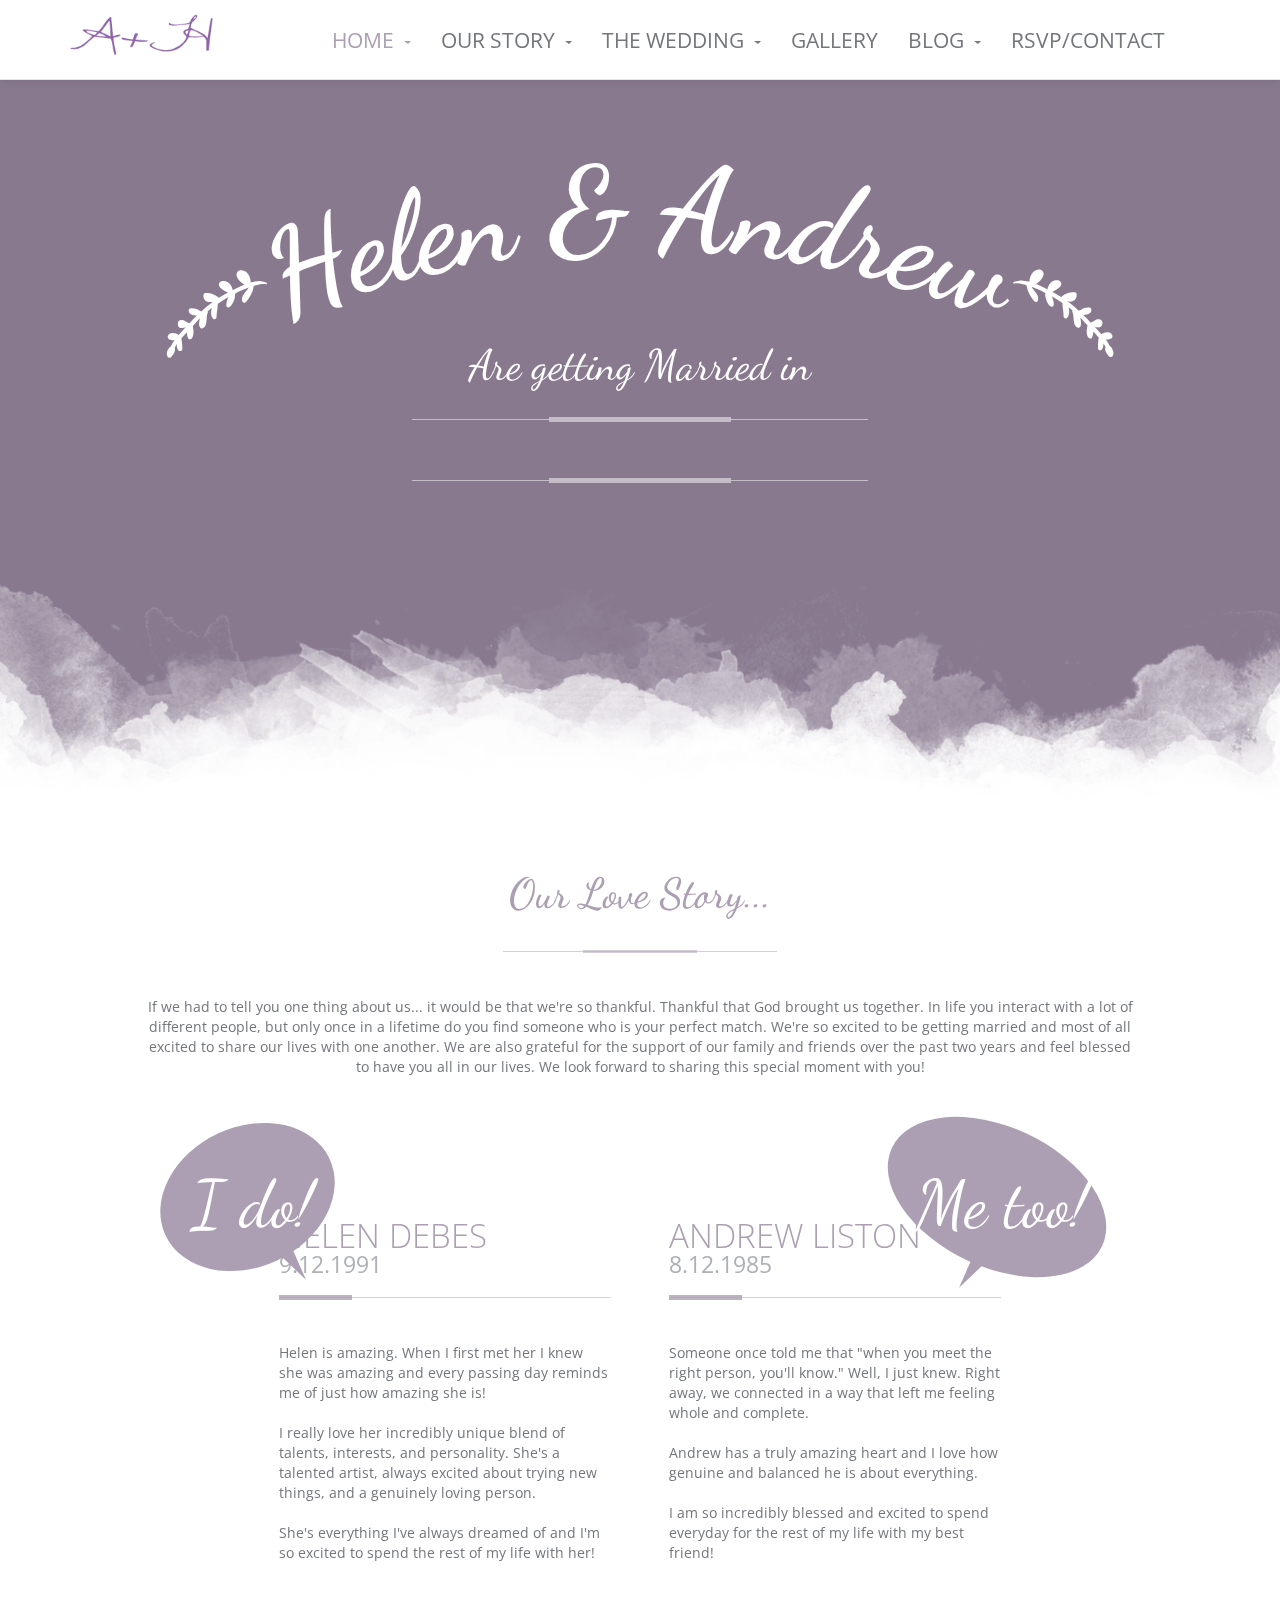
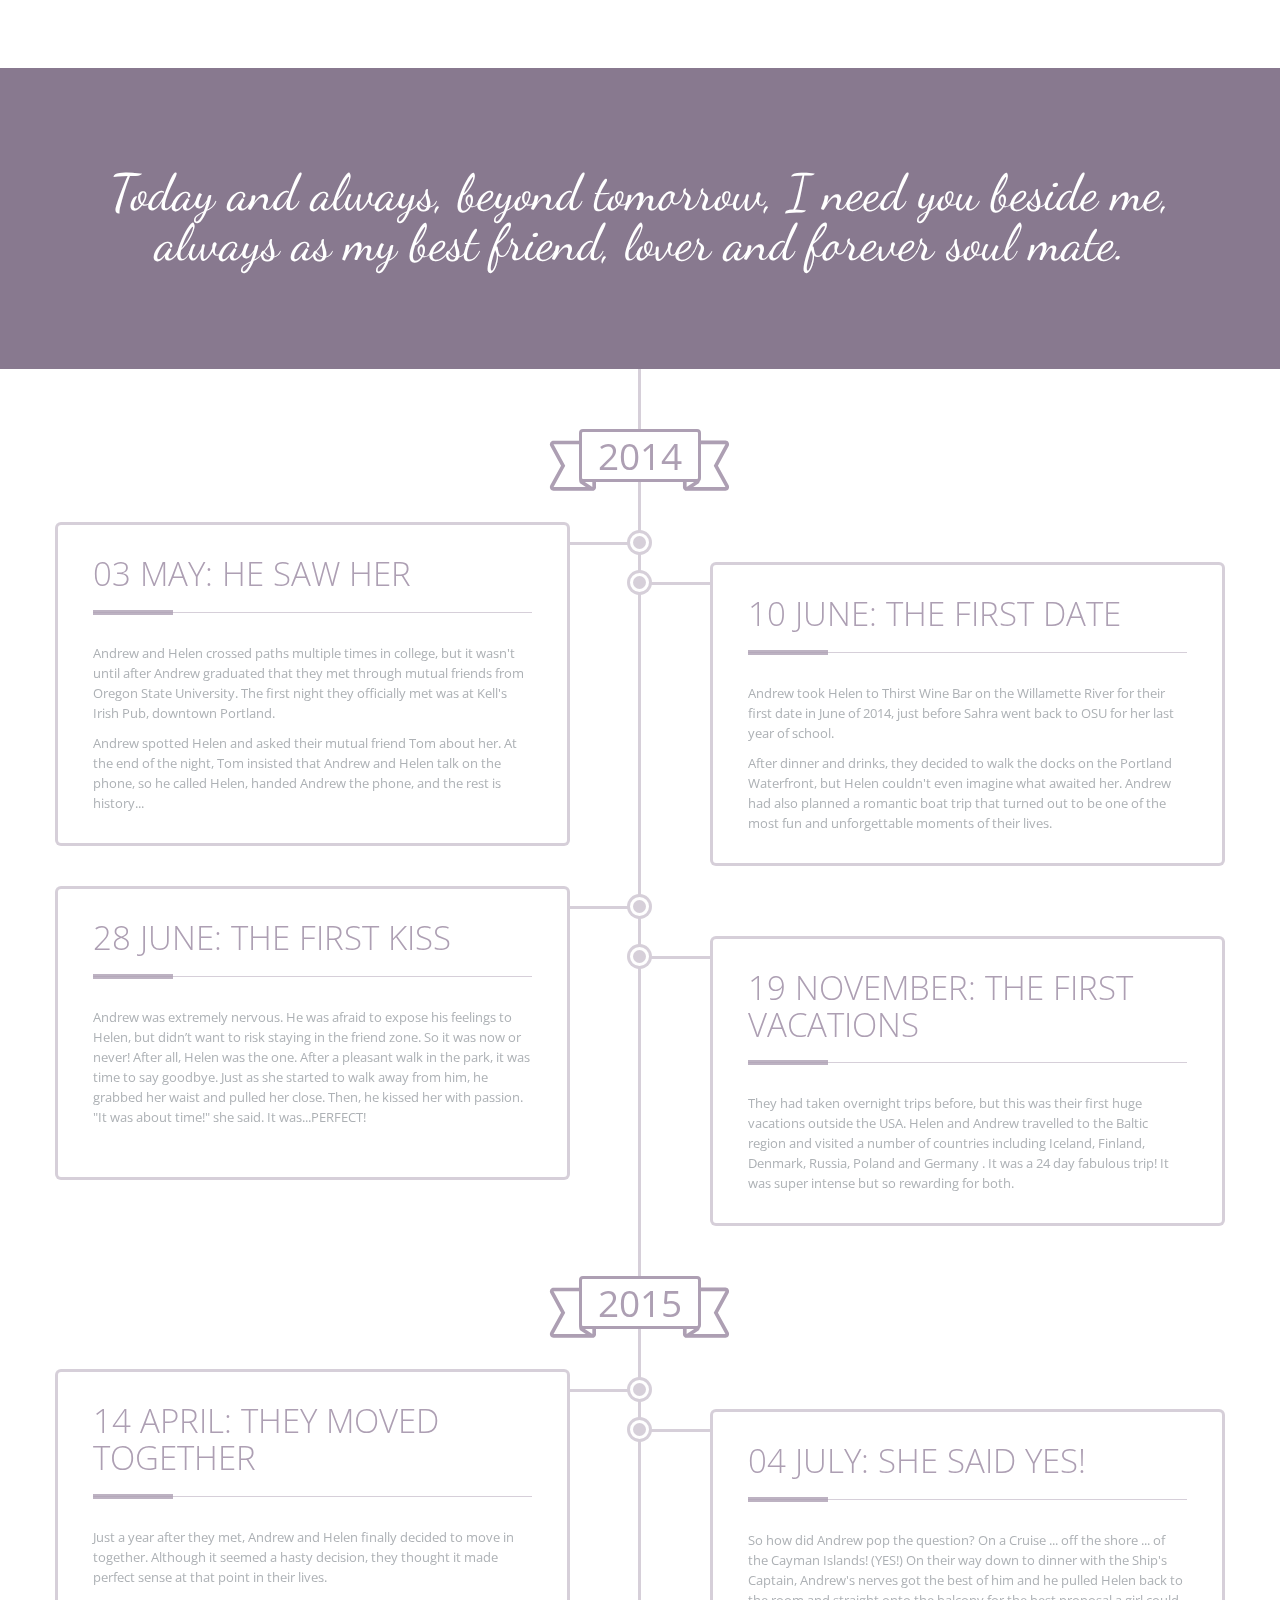
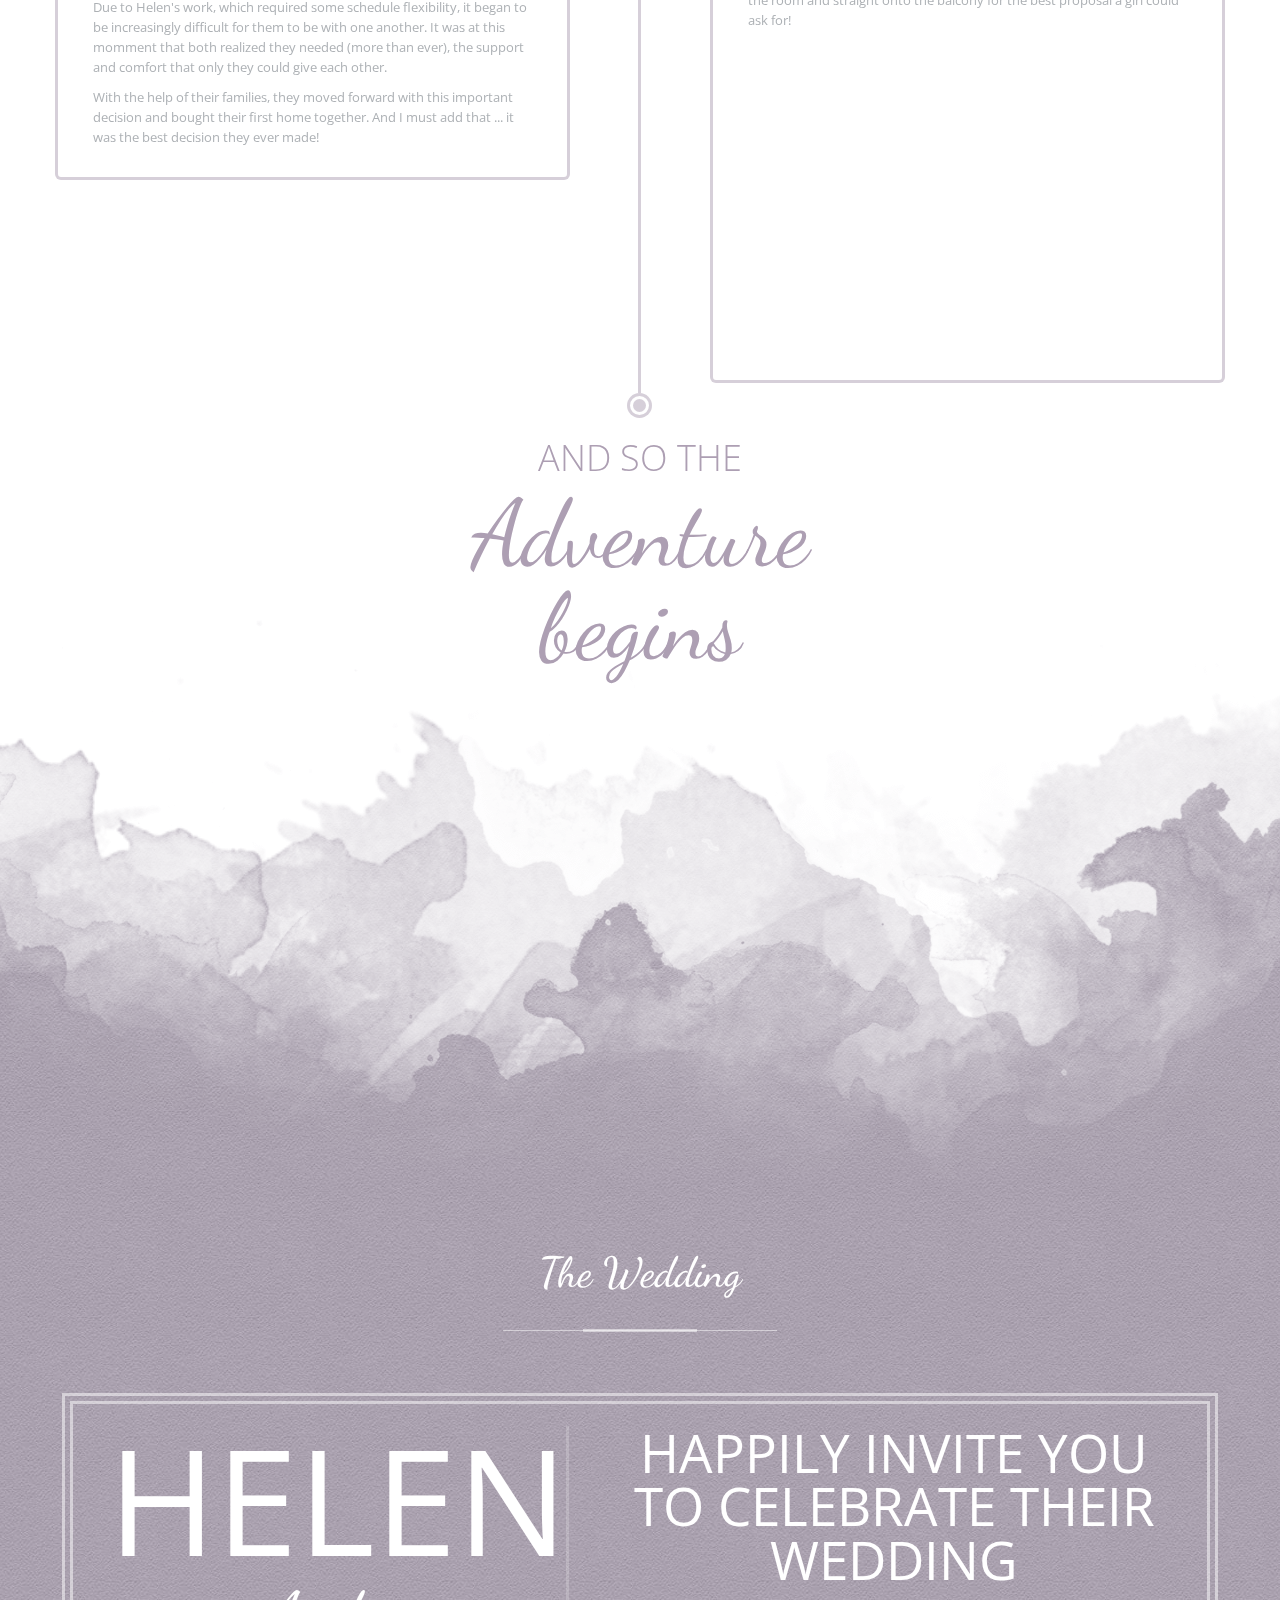
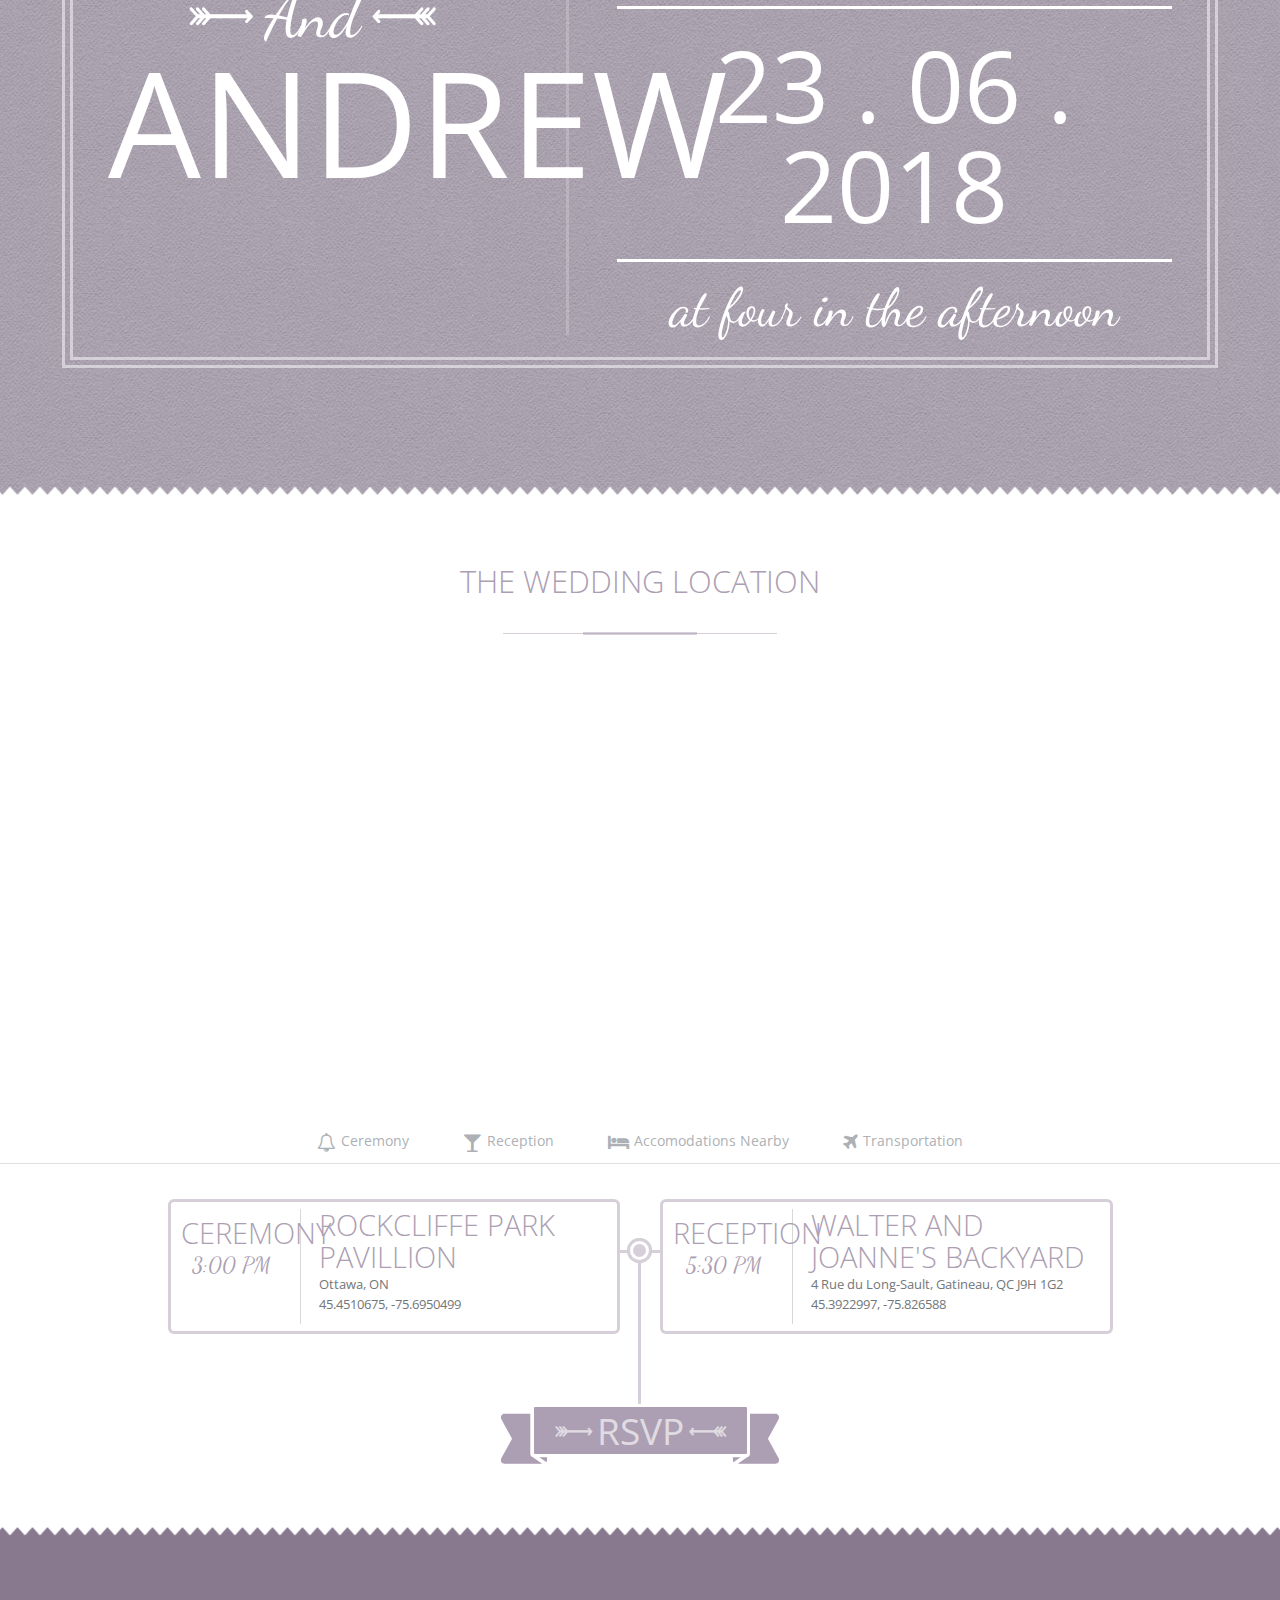
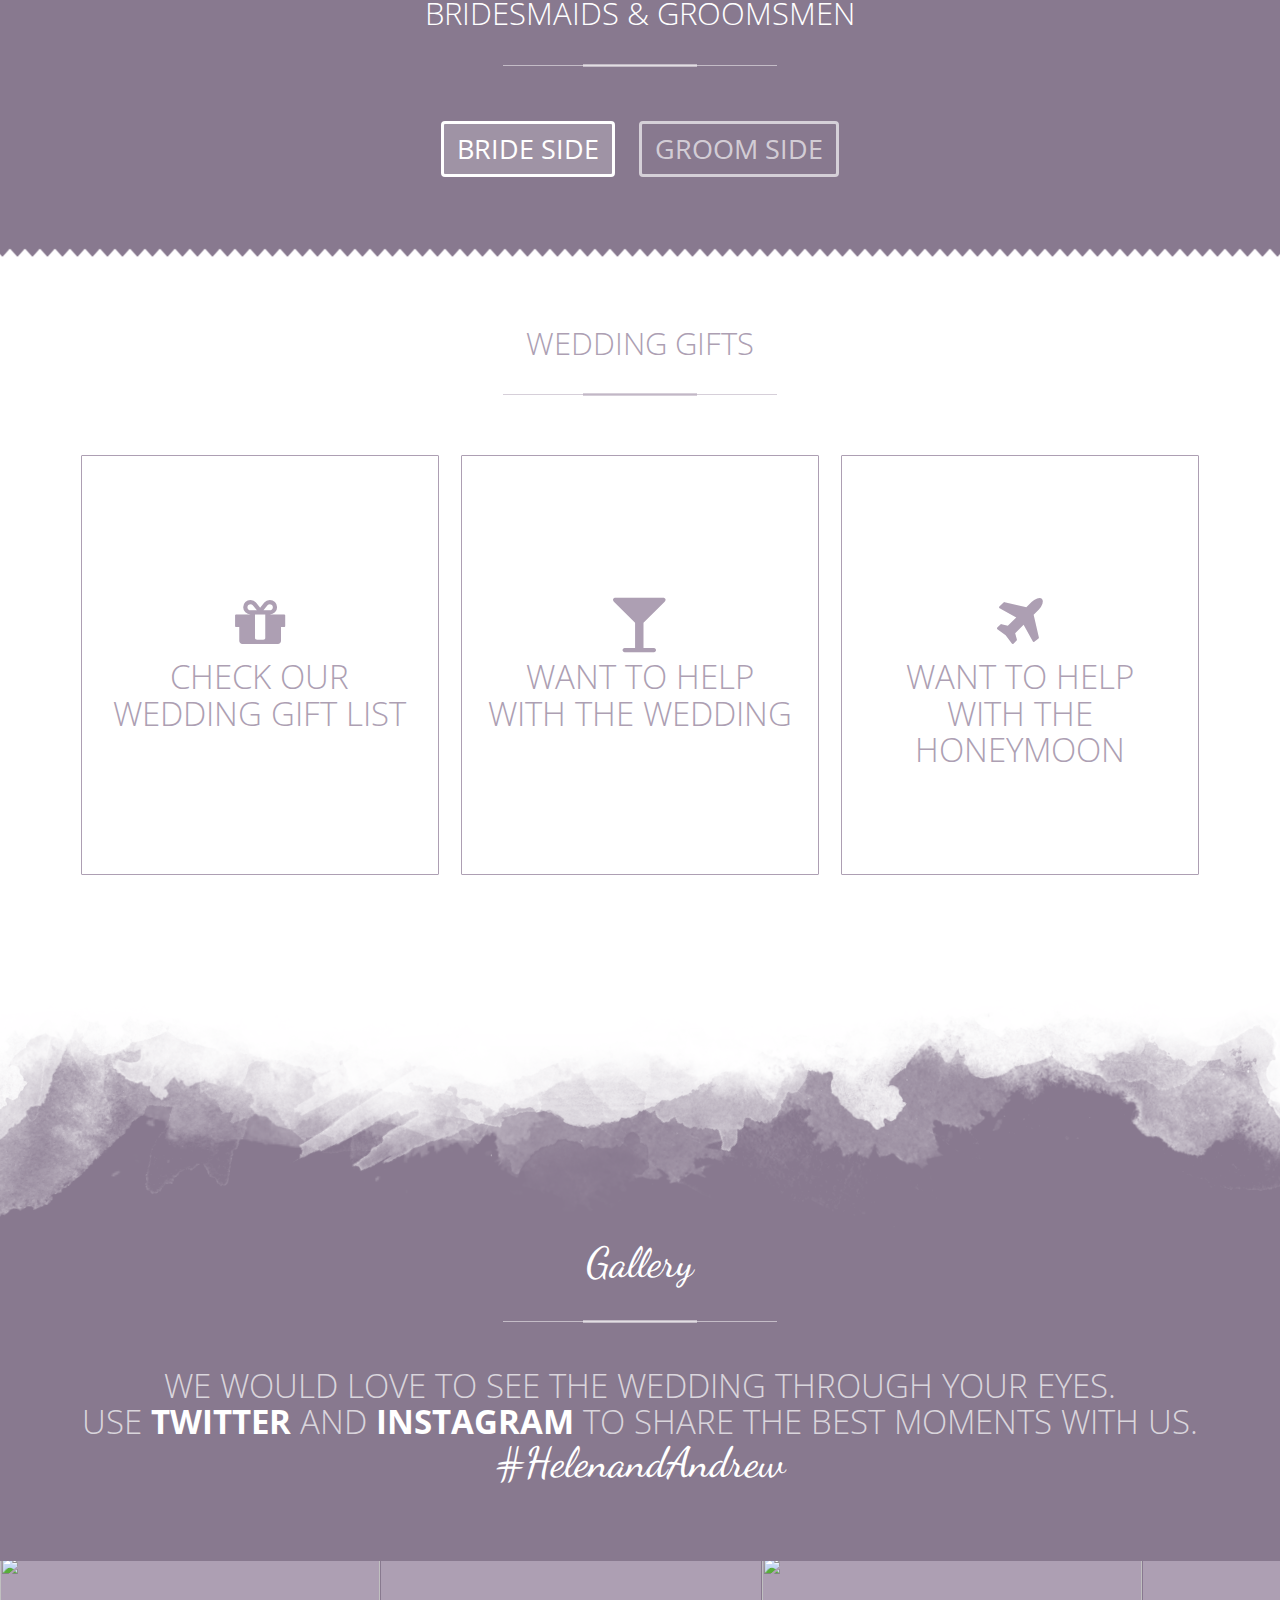
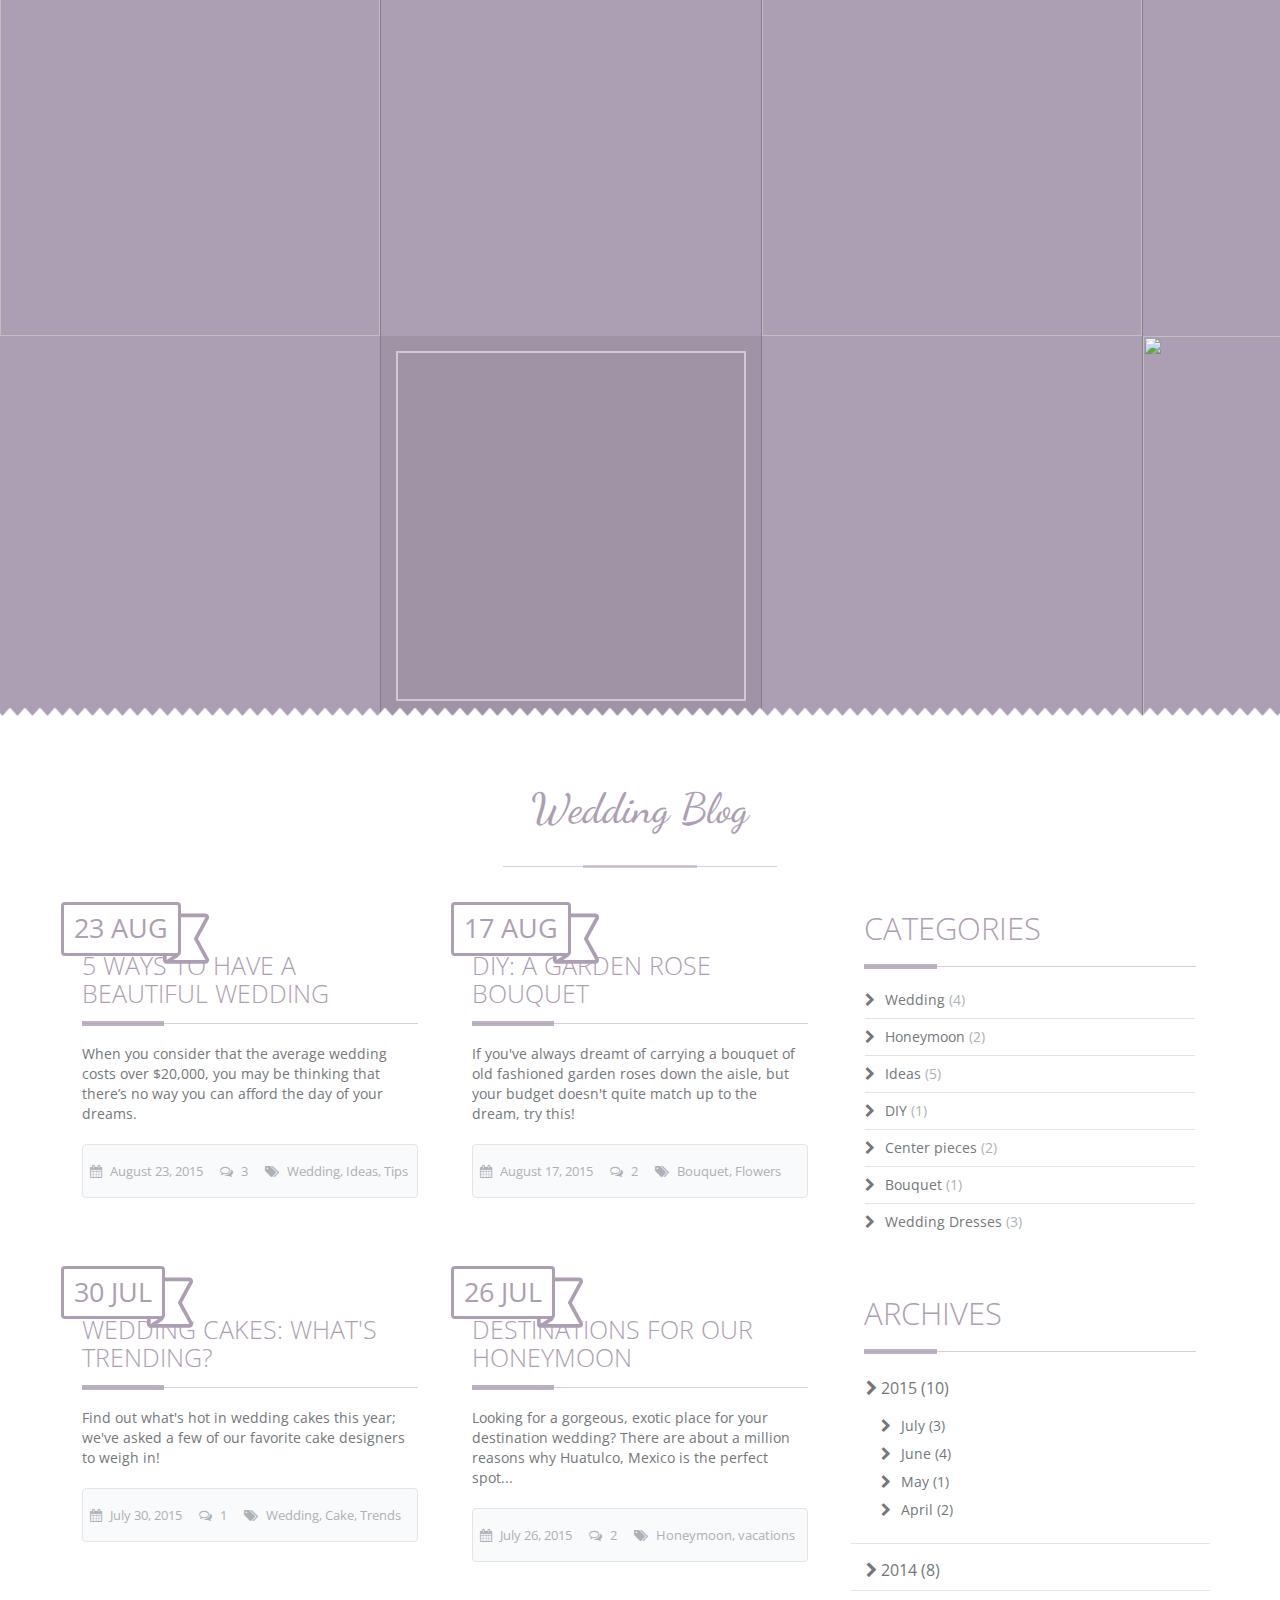
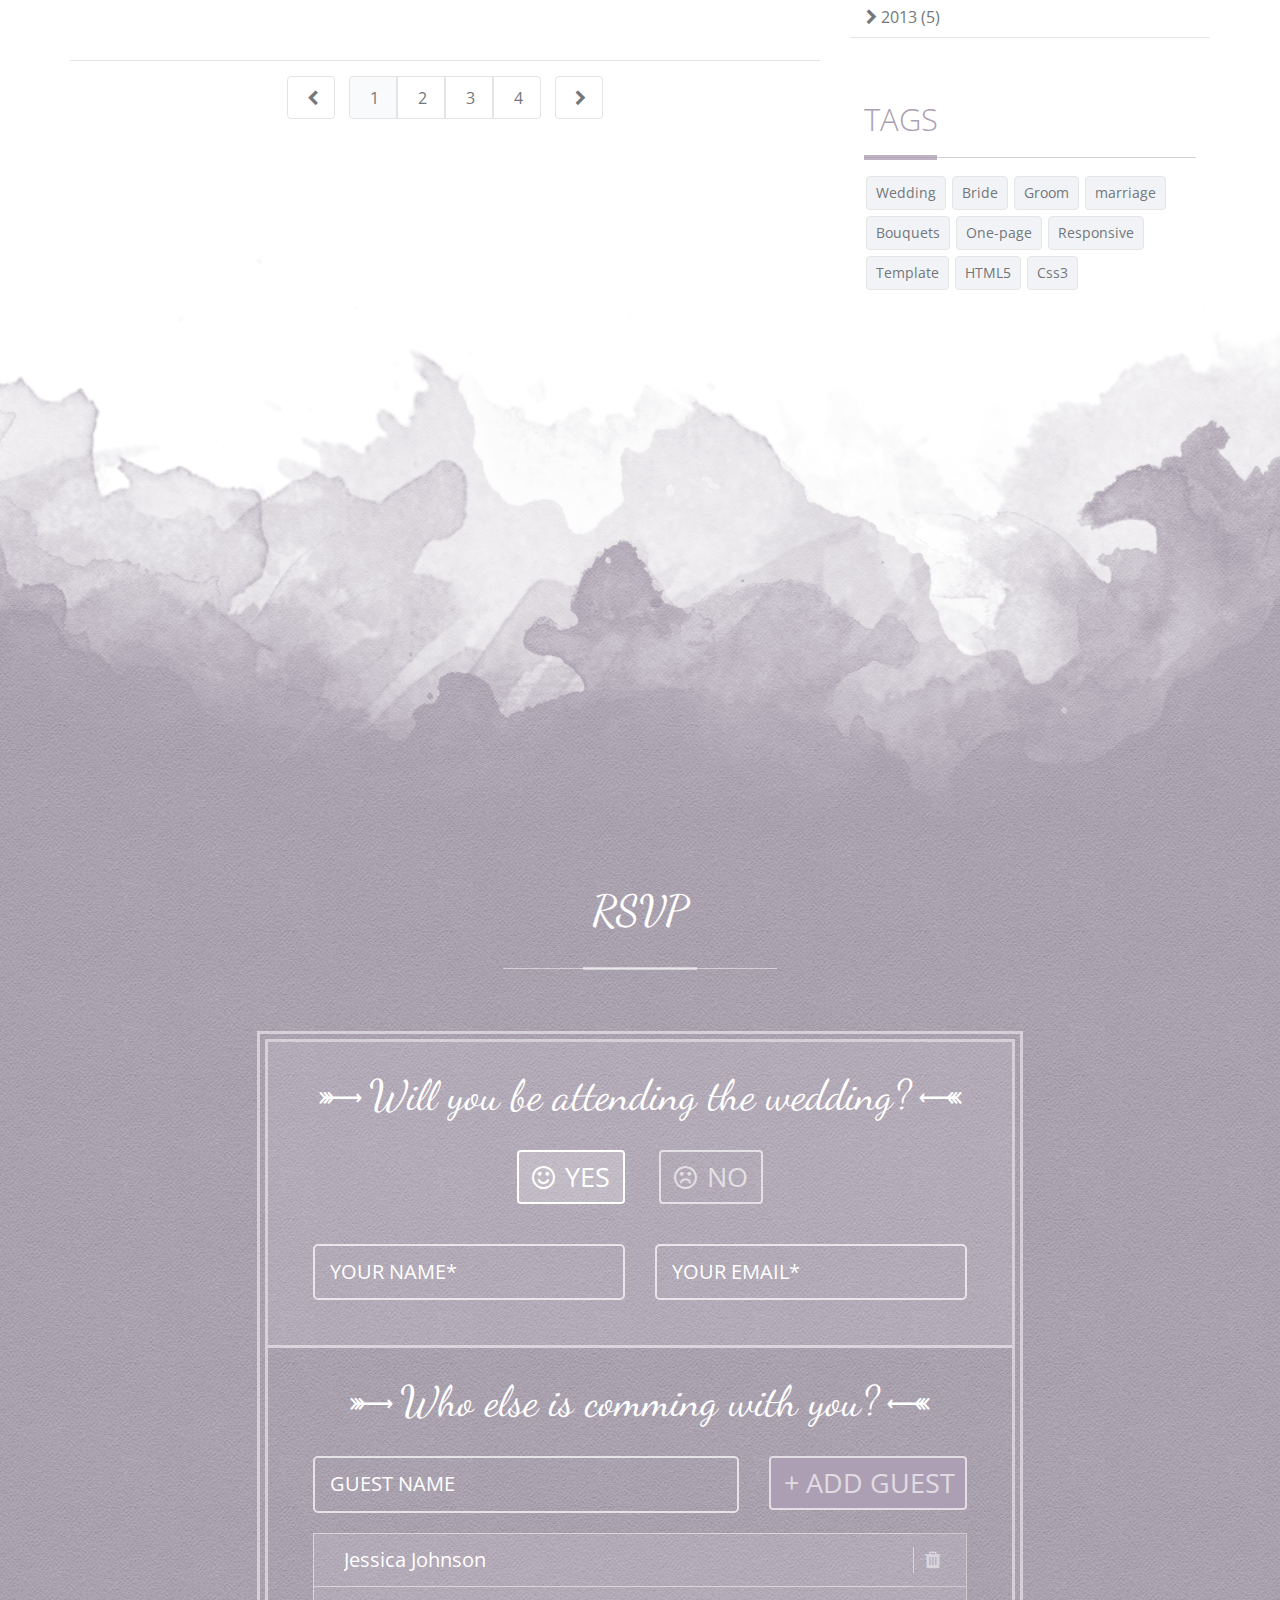
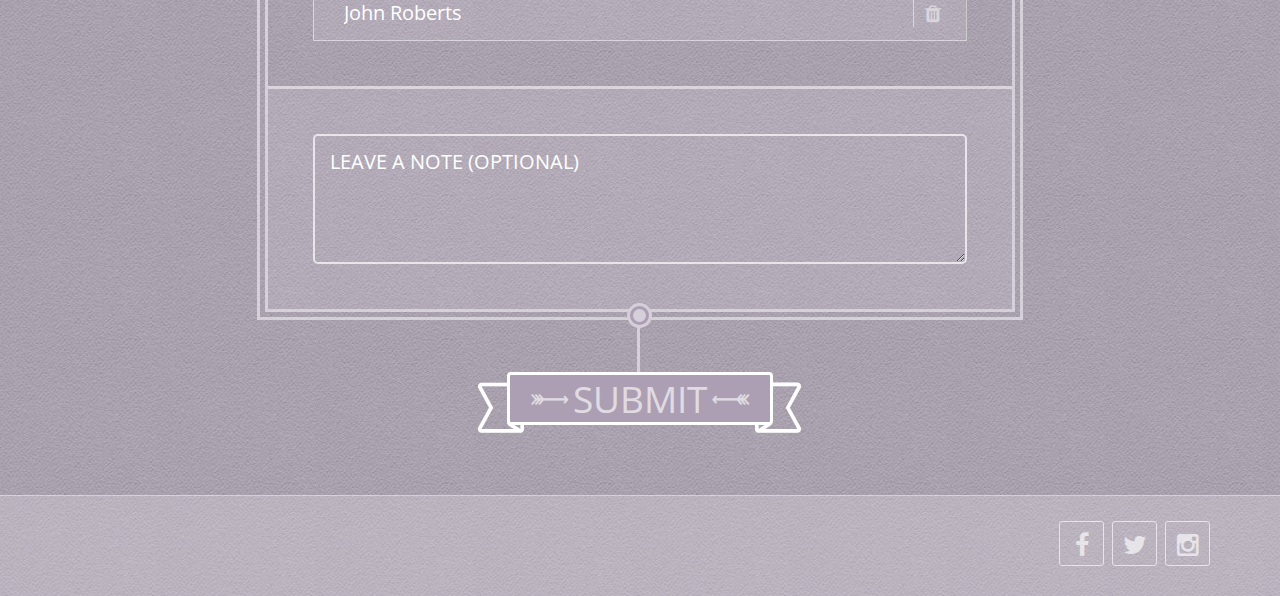
==== index.html @ 575dd559 "map zoom and logo" ====
<!DOCTYPE html>
<!--[if lt IE 7 ]><html class="ie ie6" lang="en"> <![endif]-->
<!--[if IE 7 ]><html class="ie ie7" lang="en"> <![endif]-->
<!--[if IE 8 ]><html class="ie ie8" lang="en"> <![endif]-->
<!--[if (gte IE 9)|!(IE)]><!--><html lang="en"> <!--<![endif]-->
<head>
	<meta charset="utf-8" />
	<meta http-equiv="X-UA-Compatible" content="IE=edge">
	
	<!-- Page Title -->
	<title>Lilac</title>
	
	<meta name="keywords" content="onepage, single page, band template, retina ready, responsive, modern html5 template, bootstrap, css3, music, band" />
	<meta name="description" content="Lilac - Responsive One-Page Wedding HTML5 Template" />
	<meta name="author" content="Wisely Themes" />
	
	<!-- Mobile Meta Tag -->
	<meta name="viewport" content="width=device-width, initial-scale=1, maximum-scale=1" />

	<!-- Fav and touch icons -->
	<link rel="shortcut icon" type="image/jpg" href="images/fav_touch_icons/favicon.jpg" />
	<link rel="apple-touch-icon" href="images/fav_touch_icons/apple-touch-icon.png" />
	<link rel="apple-touch-icon" sizes="72x72" href="images/fav_touch_icons/apple-touch-icon-72x72.png" />
	<link rel="apple-touch-icon" sizes="114x114" href="images/fav_touch_icons/apple-touch-icon-114x114.png" />
	
	<!-- IE6-8 support of HTML5 elements -->
	<!--[if lt IE 9]>
	  <script src="https://html5shim.googlecode.com/svn/trunk/html5.js"></script> 
	<![endif]-->
	
	<!-- Google Web Font -->
	<link href='https://fonts.googleapis.com/css?family=Dancing+Script:700%7COpen+Sans%7COpen+Sans+Condensed:300' rel='stylesheet' type='text/css'>
	
	<!-- Bootstrap CSS -->
	<link href="css/bootstrap.min.css" rel="stylesheet" />
	
	<!-- Template CSS -->
	<link href="css/style.css" rel="stylesheet" />
	
	<!-- Modernizr -->
	<script src="js/modernizr-2.6.2.min.js"></script>
	
</head>
<body>
	<div id="preloader"><img src="images/logo.png" alt="" /><div class="heartbeat"></div></div> <!-- PRELOADER -->

	<!-- BEGIN WRAPPER -->
	<div id="wrapper">
	
		<!-- BEGIN HEADER -->
		<header id="header">
			<section class="nav-section">
				<div class="container">
					<div class="row">
						<div class="col-sm-12">
							<a href="#home" class="nav-logo"><img src="images/logo.png" alt="A + H" /></a>
							
							<!-- BEGIN MAIN MENU -->
							<nav class="navbar">
								<button id="nav-mobile-btn"><i class="fa fa-bars"></i></button>
								
								<ul class="nav navbar-nav">
									<li class="dropdown">
										<a href="#home" data-toggle="dropdown" data-hover="dropdown">Home<b class="caret"></b></a>
										<ul class="dropdown-menu">
											<li><a href="index.html">Home Slideshow</a></li>
											<li><a href="index-countdown.html">Home Countdown<br><small>(BG Image Grid)</small></a></li>
											<li><a href="index-video.html">Home Video</a></li>
										</ul>
									</li>
									
									<li class="dropdown">
										<a href="#ourstory" data-toggle="dropdown" data-hover="dropdown">Our Story<b class="caret"></b></a>
										<ul class="dropdown-menu">
											<li><a href="#loveline">Loveline</a></li>
										</ul>
									</li>
									
									<li class="dropdown">
										<a href="#thewedding" data-toggle="dropdown" data-hover="dropdown">The Wedding<b class="caret"></b></a>
										<ul class="dropdown-menu">
											<li><a href="#location">The Wedding Location</a></li>
											<li><a href="#bridesmaidsgroomsmen">Bridesmaids & Groomsmen</a></li>
											<li><a href="#weddinggifts">Wedding Gifts</a></li>
											<li class="dropdown-submenu">
												<a href="#">Another Menu</a>
												<ul class="dropdown-menu">
													<li><a href="#">Another Menu</a></li>
													<li><a href="#">Another Menu</a></li>
												</ul>
											</li>
										</ul>
									</li>
									
									<li><a href="#gallery">Gallery</a></li>
									
									<li class="dropdown">
										<a href="#blog" data-toggle="dropdown" data-hover="dropdown">Blog<b class="caret"></b></a>
										<ul class="dropdown-menu">
											<li><a href="blog-single.html">Blog Single Post</a></li>
										</ul>
									</li>
									
									<li><a href="#rsvp">RSVP/Contact</a></li>
								</ul>
							</nav>
							<!-- END MAIN MENU -->
							
						</div>
					</div>
				</div>
			</section>
		</header>
		<!-- END HEADER -->
		
		<!-- BEGIN HOME SECTION -->
		<section id="home" class="divider-bottom-1">
			<div class="container">
				<div class="row">
					<div class="col-sm-12">
						<div class="hero-title curve">Helen & Andrew</div>
						<div class="hero-text">Are getting Married in</div>
						<div class="hero-divider"></div>
						
						<div class="countdown"></div> <!-- Countdown container. Check the bottom of the document where the countdown is being initialized. -->
						
						<div class="hero-divider"></div>
					</div>
				</div>
			</div>
			
			<div id="freewall" class="free-wall">
				<div class="item">
					<img src="https://placehold.it/362x367" alt="" />
				</div>
				<div class="item">
					<img src="https://placehold.it/471x367" alt="" />
				</div>
				<div class="item">
					<img src="https://placehold.it/268x367" alt="" />
				</div>
				<div class="item">
					<img src="https://placehold.it/443x367" alt="" />
				</div>
				<div class="item">
					<img src="https://placehold.it/375x367" alt="" />
				</div>
				<div class="item">
					<img src="https://placehold.it/462x367" alt="" />
				</div>
				<div class="item">
					<img src="https://placehold.it/276x367" alt="" />
				</div>
				<div class="item">
					<img src="https://placehold.it/464x367" alt="" />
				</div>
				<div class="item">
					<img src="https://placehold.it/304x367" alt="" />
				</div>
				<div class="item">
					<img src="https://placehold.it/418x367" alt="" />
				</div>
				<div class="item">
					<img src="https://placehold.it/375x367" alt="" />
				</div>
				<div class="item">
					<img src="https://placehold.it/362x367" alt="" />
				</div>
				<div class="item">
					<img src="https://placehold.it/471x367" alt="" />
				</div>
				<div class="item">
					<img src="https://placehold.it/268x367" alt="" />
				</div>
				<div class="item">
					<img src="https://placehold.it/443x367" alt="" />
				</div>
				<div class="item">
					<img src="https://placehold.it/375x367" alt="" />
				</div>
				<div class="item">
					<img src="https://placehold.it/462x367" alt="" />
				</div>
				<div class="item">
					<img src="https://placehold.it/276x367" alt="" />
				</div>
			</div>
		</section>
		<!-- END HOME SECTION -->
		
		
		<!-- BEGIN OUR STORY SECTION -->
		<section id="ourstory">
			<div class="container">
				<div class="row">
					<div class="col-sm-12">
						<h1 class="section-title">Our Love Story...</h1>
						<p class="section-desc">
							If we had to tell you one thing about us... it would be that we're so thankful. Thankful that God brought us together.  In life you interact with a lot of<br>different people, but only once in a lifetime do you find someone who is your perfect match. We're so excited to be getting married and most of all<br>excited to share our lives with one another. We are also grateful for the support of our family and friends over the past two years and feel blessed<br>to have you all in our lives. We look forward to sharing this special moment with you!
						</p>
					</div>
				</div>
				<div class="row">		
					<div class="story-elem col-sm-4 col-sm-offset-2" data-animation-direction="from-left" data-animation-delay="100">
						<div class="balloon-left" data-animation-direction="from-bottom" data-animation-delay="600">I do!</div>
						<div class="image">
							<img src="https://placehold.it/750x750" alt="" />
							<div class="hover-info">
								<ul class="sn-icons">
									<li><a href="#" title="Facebook"><i class="fa fa-facebook"></i></a></li>
									<li><a href="#" title="Twitter"><i class="fa fa-twitter"></i></a></li>
									<li><a href="#" title="Instagram"><i class="fa fa-instagram"></i></a></li>
								</ul>
							</div>
						</div>
						<h3>Helen Debes<small>9.12.1991</small></h3>
						<p>Helen is amazing. When I first met her I knew she was amazing and every passing day reminds me of just how amazing she is!<br><br>I really love her incredibly unique blend of talents, interests, and personality. She's a talented artist, always excited about trying new things, and a genuinely loving person.<br><br>She's everything I've always dreamed of and I'm so excited to spend the rest of my life with her!</p>
					</div>
					<div class="story-elem col-sm-4" data-animation-direction="from-right" data-animation-delay="100">
						<div class="balloon-right" data-animation-direction="from-bottom" data-animation-delay="900">Me too!</div>
						<div class="image">
							<img src="https://placehold.it/750x750" alt="" />
							<div class="hover-info">
								<ul class="sn-icons">
									<li><a href="#" title="Facebook"><i class="fa fa-facebook"></i></a></li>
									<li><a href="#" title="Twitter"><i class="fa fa-twitter"></i></a></li>
									<li><a href="#" title="Instagram"><i class="fa fa-instagram"></i></a></li>
								</ul>
							</div>
						</div>
						<h3>Andrew Liston<small>8.12.1985</small></h3>
						<p>Someone once told me that "when you meet the right person, you'll know." Well, I just knew. Right away, we connected  in a way that left me feeling whole and complete.<br><br>Andrew has a truly amazing heart and I love how genuine and balanced he is about everything.<br><br>I am so incredibly blessed and excited to spend everyday for the rest of my life with my best friend!</p>
					</div>
				</div>
			</div>
		</section>
		<!-- END OUR STORY SECTION -->
		
		<!-- BEGIN QUOTE SECTION -->
		<section class="parallax quote-fullwidth bg-color-overlay" data-stellar-background-ratio="0.5">
			<div class="container">
				<div class="row">
					<div class="col-sm-12">
						Today and always, beyond tomorrow, I need you beside me, always as my best friend, lover and forever soul mate.
					</div>
				</div>
			</div>
		</section>
		<!-- END QUOTE SECTION -->
		
		
		<!-- BEGIN TIMELINE SECTION -->
		<section id="loveline" class="no-padding-top divider-bottom-2 divider-pattern divider-bg-color">
			<div class="container">
				<div class="row">
					<div class="timeline">
						<div class="year" data-animation-direction="from-top" data-animation-delay="250"><span class="ribbon">2014</span></div>
						
						<div class="event_left" data-animation-direction="from-right" data-animation-delay="250">
							<div class="event_panel">
								<h3>03 May: He saw Her</h3>
								<p>Andrew and Helen crossed paths multiple times in college, but it wasn't until after Andrew graduated that they met through mutual friends from Oregon State University. The first night they officially met was at Kell's Irish Pub, downtown Portland.</p>
								<p>Andrew spotted Helen and asked their mutual friend Tom about her. At the end of the night, Tom insisted that Andrew and Helen talk on the phone, so he called Helen, handed Andrew the phone, and the rest is history...</p>
							</div>
						</div>
						
						<div class="event_right" data-animation-direction="from-left" data-animation-delay="550">
							<div class="event_panel">
								<h3>10 June: The First date</h3>
								<p>Andrew took Helen to Thirst Wine Bar on the Willamette River for their first date in June of 2014, just before Sahra went back to OSU for her last year of school. </p>
								<p>After dinner and drinks, they decided to walk the docks on the Portland Waterfront, but Helen couldn't even imagine what awaited her. Andrew had also planned a romantic boat trip that turned out to be one of the most fun and unforgettable moments of their lives.</p>
							</div>
						</div>
						
						<div class="event_left" data-animation-direction="from-right" data-animation-delay="350">
							<div class="event_panel videoEmbed">
								<h3>28 June: The First Kiss</h3>
								<p>Andrew was extremely nervous. He was afraid to expose his feelings to Helen, but didn’t want to risk staying in the friend zone. So it was now or never! After all, Helen was the one.  After a pleasant walk in the park, it was time to say goodbye. Just as she started to walk away from him, he grabbed her waist and pulled her close. Then, he kissed her with passion. "It was about time!" she said. It was...PERFECT!</p>
								<img src="https://placehold.it/750x520" alt="" />
							</div>
						</div>
						
						<div class="event_right" data-animation-direction="from-left" data-animation-delay="650">
							<div class="event_panel">
								<h3>19 November: The First Vacations</h3>
								<p>They had taken overnight trips before, but this was their first huge vacations outside the USA. Helen and Andrew travelled to the Baltic region and visited a number of countries including Iceland, Finland, Denmark, Russia, Poland and Germany . It was a 24 day fabulous trip! It was super intense but so rewarding for both. </p>
								
								<div class="owl-carousel timeline-gallery">
									<div class="item">
										<a href="https://placehold.it/750x500" data-gal="prettyPhoto[gallery-timeline]" title="Our Vacations"><span class="btn btn-default2">+</span></a>
										<img src="https://placehold.it/300x300" alt="" />
									</div>
					
									<div class="item">
										<a href="https://placehold.it/750x500" data-gal="prettyPhoto[gallery-timeline]" title="Our Vacations"><span class="btn btn-default2">+</span></a>
										<img src="https://placehold.it/300x300" alt="" />
									</div>
									
									<div class="item">
										<a href="https://placehold.it/750x500" data-gal="prettyPhoto[gallery-timeline]" title="Our Vacations"><span class="btn btn-default2">+</span></a>
										<img src="https://placehold.it/300x300" alt="" />
									</div>
									<div class="item">
										<a href="https://placehold.it/750x500" data-gal="prettyPhoto[gallery-timeline]" title="Our Vacations"><span class="btn btn-default2">+</span></a>
										<img src="https://placehold.it/300x300" alt="" />
									</div>
									<div class="item">
										<a href="https://placehold.it/750x500" data-gal="prettyPhoto[gallery-timeline]" title="Our Vacations"><span class="btn btn-default2">+</span></a>
										<img src="https://placehold.it/300x300" alt="" />
									</div>
									<div class="item">
										<a href="https://placehold.it/750x500" data-gal="prettyPhoto[gallery-timeline]" title="Our Vacations"><span class="btn btn-default2">+</span></a>
										<img src="https://placehold.it/300x300" alt="" />
									</div>
								</div>
							</div>
						</div>
						
						<div class="year" data-animation-direction="from-top" data-animation-delay="250"><span class="ribbon">2015</span></div>
						
						<div class="event_left" data-animation-direction="from-right" data-animation-delay="450">
							<div class="event_panel">
								<h3>14 April: They moved together</h3>
								<p>Just a year after they met, Andrew and Helen finally decided to move in together. Although it seemed a hasty decision, they thought it made perfect sense at that point in their lives. </p>
								<p>Due to Helen's work, which required some schedule flexibility, it began to be increasingly difficult for them to be with one another. It was at this momment that both realized they needed (more than ever), the support and comfort that only they could give each other.</p>
								<p>With the help of their families, they moved forward with this important decision and bought their first home together. And I must add that ... it was the best decision they ever made!</p>
							</div>
						</div>
						
						<div class="event_right" data-animation-direction="from-left" data-animation-delay="750">
							<div class="event_panel">
								<h3>04 July: She said yes!</h3>
								<p>So how did Andrew pop the question? On a Cruise ... off the shore ... of the Cayman Islands! (YES!) On their way down to dinner with the Ship's Captain, Andrew's nerves got the best of him and he pulled Helen back to the room and straight onto the balcony for the best proposal a girl could ask for!</p>
								<iframe width="560" height="315" src="https://www.youtube.com/embed/pyFBrlyj1p0?start=4" allowfullscreen></iframe>
							</div>
						</div>
					</div>
					
					<div class="timeline_footer">
						<div class="punchline">And so the <span>Adventure<br>begins</span></div>
					</div>
				</div>
			</div>
		</section>
		<!-- END TIMELINE SECTION -->
		
		<!-- BEGIN THE WEDDING SECTION -->
		<section id="thewedding" class="bg-color pattern divider-bottom-3">
			<div class="container">
				<div class="row">
					<div class="col-sm-12">
						<h1 class="section-title">The Wedding</h1>
					</div>
				</div>
				<div class="row center">
					<div class="invite" data-animation-direction="from-left" data-animation-delay="100">
						<div class="invite_authors">
							Helen
							<span><i class="icon icon-arrow-right"></i>And<i class="icon icon-arrow-left"></i></span>
							Andrew
						</div>
						
						<div class="invite_info">
							Happily invite you to celebrate their wedding
							<div class="date">
								23 . 06 . 2018
							</div>
							<div class="hour">at four in the afternoon</div>
						</div>
					</div>
				</div>
			</div>
		</section>
		<!-- END THE WEDDING SECTION -->

		<!-- BEGIN WEDDING LOCATION SECTION -->
		<section id="location">
			<div class="container">
				<div class="row">
					<div class="col-sm-12">
						<h2 class="section-title">The Wedding Location</h2>
					</div>
				</div>
			</div>
			
			<div id="map_canvas"></div>
			
			<div class="map_pins">
				<div class="container">
					<div class="row">
						<div class="col-sm-12">
							<ul class="pins">
								<li><i class="fa fa-bell-o"></i>Ceremony</li>
								<li><i class="fa fa-glass"></i>Reception</li>
								<li><i class="fa fa-bed"></i>Accomodations Nearby</li>
								<li><i class="fa fa-plane"></i>Transportation</li>
							</ul>
						</div>
					</div>
				</div>
			</div>
			
			<div class="container">
				<div class="row">
					<div class="col-sm-10 col-sm-offset-1">
						<div class="location-info timeline">
							<div class="event_left" data-animation-direction="from-right" data-animation-delay="100">
								<div class="event_panel">
									<div class="info-left">
										<h4>Ceremony <small>3:00 PM</small></h4>
									</div>
									
									<div class="info-right">
										<h4>Rockcliffe Park Pavillion</h4>
										<p>Ottawa, ON<br>45.4510675, -75.6950499</p>
									</div>
								</div>
							</div>
							
							<div class="event_right" data-animation-direction="from-left" data-animation-delay="100">
								<div class="event_panel">
									<div class="info-left">
										<h4>Reception <small>5:30 PM</small></h4>
									</div>
									
									<div class="info-right">
										<h4>Walter and Joanne's Backyard</h4>
										<p>4 Rue du Long-Sault, Gatineau, QC J9H 1G2<br>45.3922997, -75.826588</p>
									</div>
								</div>
							</div>
						</div>
						
						<div class="center">
							<a href="#rsvp" class="btn ribbon btn-color scrollto"><i class="icon icon-arrow-right"></i>RSVP<i class="icon icon-arrow-left"></i></a>
						</div>
					</div>
				</div>
			</div>
		</section>
		<!-- END WEDDING LOCATION SECTION -->
		
		<!-- BEGIN BRIDESMAIDS & GROOMSMEN SECTION -->
		<section id="bridesmaidsgroomsmen" class="divider-bottom-3 parallax bg-color-overlay" data-stellar-background-ratio="0.5">
			<div class="divider-top-1"></div> <!-- The class "divider-top-1" can also be applied to the tag <section>. In this case, it was added on a new <div> because the tag <section> have all pseudo elements (::after and ::before) in use. -->
			<div class="container">
				<div class="row">
					<div class="col-sm-12">
						<h2 class="section-title">Bridesmaids & Groomsmen</h2>
					</div>
				</div>
				
				<div class="row">
					<div class="col-sm-12">
						<div class="bridesmaids-groomsmen-buttons center">
							<button data-slider="bridesmaids-slider" class="btn btn-default2 active">Bride Side</button>
							<button data-slider="groomsmen-slider" class="btn btn-default2">Groom Side</button>
						</div>
						
						<!-- Begin Bridesmaid slider -->
						<div id="bridesmaids-slider" class="owl-carousel bridesmaids-groomsmen-slider">
							<div class="item" data-animation-direction="from-bottom" data-animation-delay="250">
								<div class="image">
									<a href="#" class="info">
										<h3>Emma Williams</h3>
										<span class="title">Maid of honour</span>
									</a>
									<img src="https://placehold.it/256x256" alt="" />
								</div>
							</div>
							
							<div class="item" data-animation-direction="from-bottom" data-animation-delay="450">
								<div class="image">
									<a href="#" class="info">
										<h3>Rachel Brook</h3>
										<span class="title">Bridesmaid</span>
									</a>
									<img src="https://placehold.it/256x256" alt="" />
								</div>
							</div>
							
							<div class="item" data-animation-direction="from-bottom" data-animation-delay="650">
								<div class="image">
									<a href="#" class="info">
										<h3>kate Davison</h3>
										<span class="title">Bridesmaid</span>
									</a>
									<img src="https://placehold.it/256x256" alt="" />
								</div>
							</div>
							
							<div class="item" data-animation-direction="from-bottom" data-animation-delay="850">
								<div class="image">
									<a href="#" class="info">
										<h3>Jessica Johnson</h3>
										<span class="title">Bridesmaid</span>
									</a>
									<img src="https://placehold.it/256x256" alt="" />
								</div>
							</div>
							
							<div class="item">
								<div class="image">
									<a href="#" class="info">
										<h3>Vanessa Gibson</h3>
										<span class="title">Bridesmaid</span>
									</a>
									<img src="https://placehold.it/256x256" alt="" />
								</div>
							</div>
						</div>	
						<!-- End Bridesmaid slider -->
						
						<!-- Begin Groomsmen slider with class "hide" -->
						<div id="groomsmen-slider" class="owl-carousel bridesmaids-groomsmen-slider hide">	
							<div class="item">
								<div class="image">
									<a href="#" class="info">
										<h3>Gary Hope</h3>
										<span class="title">Best man</span>
									</a>
									<img src="https://placehold.it/256x256" alt="" />
								</div>
							</div>
							
							<div class="item">
								<div class="image">
									<a href="#" class="info">
										<h3>Eric Jefferson</h3>
										<span class="title">Groomsman</span>
									</a>
									<img src="https://placehold.it/256x256" alt="" />
								</div>
							</div>
							
							<div class="item">
								<div class="image">
									<a href="#" class="info">
										<h3>William Kersey</h3>
										<span class="title">Maid of Honnor</span>
									</a>
									<img src="https://placehold.it/256x256" alt="" />
								</div>
							</div>
							
							<div class="item">
								<div class="image">
									<a href="#" class="info">
										<h3>Taylor Pierce</h3>
										<span class="title">Maid of Honnor</span>
									</a>
									<img src="https://placehold.it/256x256" alt="" />
								</div>
							</div>
							
							<div class="item">
								<div class="image">
									<a href="#" class="info">
										<h3>David Madison</h3>
										<span class="title">Maid of Honnor</span>
									</a>
									<img src="https://placehold.it/256x256" alt="" />
								</div>
							</div>
						</div>
						<!-- End Groomsmen slider -->
						
					</div>
				</div>
			</div>
		</section>
		<!-- END BRIDESMAIDS & GROOMSMEN SECTION -->
		
		<!-- BEGIN WEDDING GIFTS SECTION -->
		<section id="weddinggifts">
			<div class="container">
				<div class="row">
					<div class="col-sm-12">
						<h2 class="section-title">Wedding Gifts</h2>
					</div>
				</div>
				
				<div class="row">
					<div class="col-sm-12">
						<ul class="wedding-gifts clearfix">
							<li id="gift-list" data-animation-direction="from-bottom" data-animation-delay="250">
								<i class="fa fa-gift"></i><br>
								<h3>Check our<br>wedding gift list</h3>
								<div class="info">
									<a href="#" class="img"><img src="images/macys.png" alt="Macy's" /></a>
									<a href="#" class="img"><img src="images/target.png" alt="Target" /></a>
								</div>
							</li>
							<li id="help-wedding" data-animation-direction="from-bottom" data-animation-delay="450">
								<i class="fa fa-glass"></i><br>
								<h3>Want to help<br>with the wedding</h3>
								<div class="info">
									<br><a href="#rsvp" class="btn btn-default2 scrollto"><i class="fa fa-envelope"></i>Contact us</a>
								</div>
							</li>
							<li id="help-honeymoon" data-animation-direction="from-bottom" data-animation-delay="650">
								<i class="fa fa-plane"></i><br>
								<h3>Want to help<br>with the honeymoon</h3>
								<div class="info">
									<a href="#" class="btn btn-default2">$15</a>
									<a href="#" class="btn btn-default2">$30</a>
									<a href="#" class="btn btn-default2">$50</a>
									<br>
									<a href="#" id="otheramount" class="btn btn-default2">Other Amount</a>
								</div>
							</li>
						</ul>
					</div>
				</div>
			</div>
		</section>
		<!-- END WEDDING GIFTS SECTION -->
		
		<!-- BEGIN GALLERY SECTION -->
		<section id="gallery" class="divider-bottom-3 bg-color-overlay parallax no-padding-bottom no-padding-top" data-stellar-background-ratio="0.5">
			<div class="divider-top-2"></div> <!-- The class "divider-top-2" can also be applied to the tag <section>. In this case, it was added on a new <div> because the tag <section> have all pseudo elements (::after and ::before) in use. -->
			<div class="container">
				<div class="row">
					<div class="col-sm-12">
						<h1 class="section-title">Gallery</h1>
					</div>
				</div>
				
				<div class="row">
					<div class="col-sm-12">
						<div class="section-desc center">
							<h3 class="gallery-desc">We would love to see the wedding through your eyes.<br>Use <strong>Twitter</strong> and <strong>Instagram</strong> to share the best moments with us.</h3>
							<h1>#HelenandAndrew</h1>
						</div>
					</div>
				</div>
			</div>
			
			<div class="gallery-wrapper">
				<div class="gallery-left"></div>
				<div class="gallery-right"></div>
				
				<div class="gallery-scroller">
					<ul>
						<li>
							<span><a href="https://placehold.it/750x500" data-gal="prettyPhoto[gallery]" title="Wedding Photos"><i class="fa fa-link"></i></a></span>
							<img src="https://placehold.it/380x380" alt="" />
						</li>
						
						<li class="instagram"></li> <!-- The list item with class "instagram" will be automatically populated with an Instagram photo -->
						
						<li>
							<span><a href="https://placehold.it/750x500" data-gal="prettyPhoto[gallery]" title="Wedding Photos"><i class="fa fa-link"></i></a></span>
							<img src="https://placehold.it/380x380" alt="" />
						</li>
						
						<li class="instagram"></li> <!-- The list item with class "instagram" will be automatically populated with an Instagram photo -->
						
						<li class="tweet"></li> <!-- The list item with class "tweet" will be automatically populated with an Twitter post -->
						
						<li class="instagram"></li> <!-- The list item with class "instagram" will be automatically populated with an Instagram photo -->
						
						<li>
							<span><a href="https://placehold.it/750x500" data-gal="prettyPhoto[gallery]" title="Wedding Photos"><i class="fa fa-link"></i></a></span>
							<img src="https://placehold.it/380x380" alt="" />
						</li>
						
						<li class="tweet"></li> <!-- The list item with class "tweet" will be automatically populated with an Twitter post -->
					</ul>
					<ul>
						<li class="instagram"></li> <!-- The list item with class "instagram" will be automatically populated with an Instagram photo -->
						
						<li class="tweet"></li> <!-- The list item with class "tweet" will be automatically populated with an Twitter post -->
						
						<li class="instagram"></li> <!-- The list item with class "instagram" will be automatically populated with an Instagram photo -->
						
						<li>
							<span><a href="https://placehold.it/750x500" data-gal="prettyPhoto[gallery]" title="Wedding Photos"><i class="fa fa-link"></i></a></span>
							<img src="https://placehold.it/380x380" alt="" />
						</li>
						
						<li class="instagram"></li> <!-- The list item with class "instagram" will be automatically populated with an Instagram photo -->
						
						<li>
							<span><a href="https://placehold.it/750x500" data-gal="prettyPhoto[gallery]" title="Wedding Photos"><i class="fa fa-link"></i></a></span>
							<img src="https://placehold.it/380x380" alt="" />
						</li>
						
						<li class="tweet"></li> <!-- The list item with class "tweet" will be automatically populated with an Twitter post -->
						
						<li class="instagram"></li> <!-- The list item with class "instagram" will be automatically populated with an Instagram photo -->
					</ul>
				</div>
			</div>
		</section>
		<!-- END GALLERY SECTION -->
		
		<!-- BEGIN BLOG SECTION -->
		<section id="blog" class="divider-bottom-2 divider-pattern divider-bg-color">
			<div class="container">
				<div class="row">
					<div class="col-sm-12">
						<h1 class="section-title">Wedding Blog</h1>
					</div>
				</div>
				
				<div class="row">
					<!-- BEGIN BLOG MAIN CONTENT -->
					<div class="col-sm-8">
						<!-- BEGIN BLOG LISTING -->
						<div class="blog-listing clearfix">
							<div class="row">
								<div class="item col-md-6"><!-- BEGIN BLOG ITEM -->
									<div class="image">
										<a href="blog-single.html">
											<span class="btn btn-default2 btn-small"><i class="fa fa-file-o"></i> Read More</span>
										</a>
										<img src="https://placehold.it/750x580" alt="" />
									</div>
									<div class="date">
										<div class="ribbon">23 Aug</div>
									</div>
									<div class="info-blog">
										<h3>
											<a href="blog-single.html">5 ways to have a beautiful wedding</a>
										</h3>
										<p>When you consider that the average wedding costs over $20,000, you may be thinking that there’s no way you can afford the day of your dreams.</p>
                                        <ul class="bottom-info">
											<li><i class="fa fa-calendar"></i> August 23, 2015</li>
											<li><i class="fa fa-comments-o"></i> 3</li>
											<li><i class="fa fa-tags"></i> Wedding, Ideas, Tips</li>
										</ul>
                                    </div>
								</div><!-- END BLOG ITEM -->
								
								<div class="item col-md-6"><!-- BEGIN BLOG ITEM -->
									<div class="image">
										<a href="blog-single.html">
											<span class="btn btn-default2 btn-small"><i class="fa fa-file-o"></i> Read More</span>
										</a>
										<img src="https://placehold.it/750x580" alt="" />
									</div>
									<div class="date">
										<div class="ribbon">17 Aug</div>
									</div>
									<div class="info-blog">
										<h3>
											<a href="blog-single.html">DIY: A Garden Rose Bouquet</a>
										</h3>
										<p>If you've always dreamt of carrying a bouquet of old fashioned garden roses down the aisle, but your budget doesn't quite match up to the dream, try this!</p>
										<ul class="bottom-info">
											<li><i class="fa fa-calendar"></i> August 17, 2015</li>
											<li><i class="fa fa-comments-o"></i> 2</li>
											<li><i class="fa fa-tags"></i> Bouquet, Flowers</li>
										</ul>
									</div>
								</div><!-- END BLOG ITEM -->
							</div>
							
							<div class="row">
								<div class="item col-md-6"><!-- BEGIN BLOG ITEM -->
									<div class="image">
										<a href="blog-single.html">
											<span class="btn btn-default2 btn-small"><i class="fa fa-file-o"></i> Read More</span>
										</a>
										<img src="https://placehold.it/750x580" alt="" />
									</div>
									<div class="date">
										<div class="ribbon">30 Jul</div>
									</div>
									<div class="info-blog">
										<h3>
											<a href="blog-single.html">Wedding Cakes: What's Trending?</a>
										</h3>
										<p>Find out what's hot in wedding cakes this year;<br>we've asked a few of our favorite cake designers<br>to weigh in!</p>
										<ul class="bottom-info">
											<li><i class="fa fa-calendar"></i> July 30, 2015</li>
											<li><i class="fa fa-comments-o"></i> 1</li>
											<li><i class="fa fa-tags"></i> Wedding, Cake, Trends</li>
										</ul>
									</div>
								</div><!-- END BLOG ITEM -->
								
								<div class="item col-md-6"><!-- BEGIN BLOG ITEM -->
									<div class="image">
										<a href="blog-single.html">
											<span class="btn btn-default2 btn-small"><i class="fa fa-file-o"></i> Read More</span>
										</a>
										<img src="https://placehold.it/750x580" alt="" />
									</div>
									<div class="date">
										<div class="ribbon">26 Jul</div>
									</div>
									<div class="info-blog">
										<h3>
											<a href="blog-single.html">Destinations for our honeymoon</a>
										</h3>
										<p>Looking for a gorgeous, exotic place for your destination wedding? There are about a million reasons why Huatulco, Mexico is the perfect spot...</p>
										<ul class="bottom-info">
											<li><i class="fa fa-calendar"></i> July 26, 2015</li>
											<li><i class="fa fa-comments-o"></i> 2</li>
											<li><i class="fa fa-tags"></i> Honeymoon, vacations</li>
										</ul>
									</div>
								</div><!-- END BLOG ITEM -->
							</div>
						</div>
						<!-- END BLOG LISTING -->	
							
						<!-- BEGIN PAGINATION -->
						<div class="pagination">
							<ul id="previous">
								<li><a href="#"><i class="fa fa-chevron-left"></i></a></li>
							</ul>
							<ul>
								<li class="active"><a href="#">1</a></li>
								<li><a href="#">2</a></li>
								<li><a href="#">3</a></li>
								<li><a href="#">4</a></li>
							</ul>
							<ul id="next">
								<li><a href="#"><i class="fa fa-chevron-right"></i></a></li>
							</ul>
						</div>
						<!-- END PAGINATION -->
					</div>	
					<!-- END BLOG MAIN CONTENT -->
						
						
					<!-- BEGIN SIDEBAR -->
					<div class="sidebar col-sm-4">
						<h2 class="section-title">Categories</h2>
						<ul class="categories">
							<li><a href="#">Wedding <span>(4)</span></a></li>
							<li><a href="#">Honeymoon <span>(2)</span></a></li>
							<li><a href="#">Ideas <span>(5)</span></a></li>
							<li><a href="#">DIY <span>(1)</span></a></li>
							<li><a href="#">Center pieces <span>(2)</span></a></li>
							<li><a href="#">Bouquet <span>(1)</span></a></li>
							<li><a href="#">Wedding Dresses <span>(3)</span></a></li>
						</ul>
						
						<!-- BEGIN ARCHIVES ACCORDION -->
						<h2 class="section-title">Archives</h2>
						<div id="accordion" class="panel-group blog-accordion">
							<div class="panel">
								<div class="panel-heading">
									<div class="panel-title">
										<a data-toggle="collapse" data-parent="#accordion" href="#collapseOne" class="">
											<i class="fa fa-chevron-right"></i> 2015 (10)
										</a>
									</div>
								</div>
								<div id="collapseOne" class="panel-collapse collapse in">
									<div class="panel-body">
										<ul>
											<li><a href="#">July (3)</a></li>
											<li><a href="#">June (4)</a></li>
											<li><a href="#">May (1)</a></li>
											<li><a href="#">April (2)</a></li>
										</ul>
									</div>
								</div>
							</div>
							
							<div class="panel">
								<div class="panel-heading">
									<div class="panel-title">
										<a data-toggle="collapse" data-parent="#accordion" href="#collapseTwo" class="collapsed">
											<i class="fa fa-chevron-right"></i> 2014 (8)
										</a>
									</div>
								</div>
								<div id="collapseTwo" class="panel-collapse collapse">
									<div class="panel-body">
										<ul>
											<li><a href="#">May (1)</a></li>
											<li><a href="#">April (3)</a></li>
											<li><a href="#">March (1)</a></li>
											<li><a href="#">February (2)</a></li>
											<li><a href="#">January (1)</a></li>
										</ul>
									</div>
								</div>
							</div>
							
							<div class="panel">
								<div class="panel-heading">
									<div class="panel-title">
										<a data-toggle="collapse" data-parent="#accordion" href="#collapseThree" class="collapsed">
											<i class="fa fa-chevron-right"></i> 2013 (5)
										</a>
									</div>
								</div>
								<div id="collapseThree" class="panel-collapse collapse">
									<div class="panel-body">
										<ul>
											<li><a href="#">April (1)</a></li>
											<li><a href="#">March (1)</a></li>
											<li><a href="#">February (2)</a></li>
											<li><a href="#">January (1)</a></li>
										</ul>
									</div>
								</div>
							</div>
						</div>
						<!-- END  ARCHIVES ACCORDION -->
						
						<!-- BEGIN TAGS -->
						<h2 class="section-title">Tags</h2>
						<ul class="tags col-sm-12">
							<li><a href="#">Wedding</a></li>
							<li><a href="#">Bride</a></li>
							<li><a href="#">Groom</a></li>
							<li><a href="#">marriage</a></li>
							<li><a href="#">Bouquets</a></li>
							<li><a href="#">One-page</a></li>
							<li><a href="#">Responsive</a></li>
							<li><a href="#">Template</a></li>
							<li><a href="#">HTML5</a></li>
							<li><a href="#">Css3</a></li>
						</ul>
						<!-- END TAGS -->
					</div>
					<!-- END SIDEBAR -->
				</div>
			</div>
		</section>
		<!-- END BLOG SECTION -->
		
			
		<!-- BEGIN CONTACTS SECTION -->
		<section id="rsvp" class="bg-color pattern">
			<div class="container">
				<div class="row">
					<div class="col-sm-12">
						<h1 class="section-title">RSVP</h1>
					</div>
				</div>
				
				<div class="row">
					<div class="col-sm-8 center">

						<form id="form-rsvp" method="post" action="#">
							<div class="form-wrap">
								<section class="highlighted">
									<h3><i class="icon icon-arrow-right"></i>Will you be attending the wedding?<i class="icon icon-arrow-left"></i></h3>
									<div data-value="attending_wedding" class="radio-lilac col-sm-12">
										<button class="btn btn-default active" data-value="yes"><i class="fa fa-smile-o"></i>Yes</button>
										<button class="btn btn-default" data-value="no"><i class="fa fa-frown-o"></i>No</button>
									</div>
									<div class="col-sm-6">
										<input type="text" name="Name" placeholder="YOUR NAME*" class="form-control required fromName" />
									</div>
									<div class="col-sm-6">
										<input type="email" name="Email" placeholder="YOUR EMAIL*" class="form-control required fromEmail"  />
									</div>
								</section>
								
								<section>
									<h3><i class="icon icon-arrow-right"></i>Who else is comming with you?<i class="icon icon-arrow-left"></i></h3>
									<div class="col-md-8">
										<input type="text" name="guest" id="guest" placeholder="GUEST NAME" class="form-control" />
									</div>
									<div class="col-md-4">
										<button id="add_guest" class="btn btn-color add_button" data-input="guest" data-wrapper="guest_list">+ Add Guest</button>
									</div>
									<div id="guest_list" class="add_list col-md-12" data-count="2">
										<div class="input-group">
											<input type="text" class="form-control" name="guest_1" value="Jessica Johnson" />
											<span class="input-group-addon"><i class="fa fa-trash"></i></span>
										</div>
										<div class="input-group">
											<input type="text" class="form-control" name="guest_2" value="John Roberts" />
											<span class="input-group-addon"><i class="fa fa-trash"></i></span>
										</div>
									</div>
								</section>
								
								<section class="highlighted">
									<div class="col-sm-12">
										<textarea name="Message" placeholder="LEAVE A NOTE (OPTIONAL)" class="form-control"></textarea> 
										<div class="form_status_message"></div>
									</div>
								</section>
							</div>
							
							<div class="center">
								<button type="submit" class="btn ribbon btn-color submit_form"><span class="line_above"></span><i class="icon icon-arrow-right"></i>Submit<i class="icon icon-arrow-left"></i></button>
							</div>
						</form>
					</div>
				</div>
			</div>
		</section>
		<!-- END CONTACTS SECTION -->
		
		<!-- BEGIN FOOTER -->
		<footer id="footer" class="bg-color pattern">
			<div class="container">
				<div class="row">
					<div class="col-sm-12">
						
						<!-- BEGIN SOCIAL ICONS -->
						<ul class="sn-icons">
							<li><a href="#"><i class="fa fa-facebook"></i></a></li>
							<li><a href="#"><i class="fa fa-twitter"></i></a></li>
							<li><a href="#"><i class="fa fa-instagram"></i></a></li>
						</ul>
						<!-- END SOCIAL ICONS -->
					</div>
				</div>
			</div>
		</footer>
		<!-- END FOOTER -->
		
	</div>
	<!-- END WRAPPER -->


	<!-- Libs -->
	<script src="js/jquery-1.11.3.min.js"></script>
	<!-- Google Maps: change YOUR_API_KEY with your Google API Key. -->
    <script src="https://maps.googleapis.com/maps/api/js?key=AIzaSyD63NVjRIsPjP1XyNZ-OtFGSg5nWO_O75c" type="text/javascript"></script>
	<script src="js/common.js" type="text/javascript"></script>
	<script src="twitter/jquery.tweet.min.js" type="text/javascript" charset="utf-8"></script>
	
	<!-- Map Markers list -->
	<script src="js/map.markers.js"></script>
	
	<!-- Hero Background Image Grid Script -->
	<script src="js/freewall.js"></script>
	
	<!-- Template Scripts -->
	<script src="js/variables.js"></script>
	<script src="js/scripts.js"></script>
	
	<script type="text/javascript">
		$(document).ready(function () {
			/**
			 * Initiate countdown
			 * Usage: Lilac.countdown("COUNTDOWN CONTAINER", "DATE");
			 * You can change the countdowns labels in the file variables.js
			 */
			Lilac.countdown(".countdown", "2018/06/23 3:00 PM");
		});
	</script>

	<!-- Google Analytics: change UA-XXXXX-X to be your site's ID. -->
	<script>
		var _gaq=[['_setAccount','UA-XXXXX-X'],['_trackPageview']];
		(function(d,t){var g=d.createElement(t),s=d.getElementsByTagName(t)[0];
		g.src='//www.google-analytics.com/ga.js';
		s.parentNode.insertBefore(g,s)}(document,'script'));
	</script>
</body>
</html>
---- css/style.css ----
/*
* Author: Wisely Themes
* Author URI: http://themeforest.net/user/wiselythemes
* Theme Name: Lilac
* Version: 1.0.0
*/


/* Table of Content
==================================================
	#Variables
	#Mixins
	#Imports
	#Typography
	#General
	#Header
	#Navigation
	#Home
	#Our Story
	#Timeline
	#The Weddding
	#Wedding Location
	#Bridesmaids & Groomsmen
	#Wedding Gifts
	#Gallery
	#Blog
	#RSVP
	#Footer
	#PrettyPhoto
	#Media Queries */
    
    

/* Imports
================================================== */
@import url('font-awesome.min.css');    /* import FontAwesome stylesheet */
@import url('lilac.css');               /* import FontAwesome stylesheet */
@import url('owl.transitions.css');     /* import Owl Carousel transitions */


/* #Typography
================================================== */
a:focus {
  outline: none;
}
h1,
h2,
h3,
h4,
h5,
h6 {
  margin: 0;
  color: #ad9fb3;
  text-rendering: optimizelegibility;
}
h1 {
  font-size: 42px;
  font-family: 'Dancing Script', cursive;
}
h2 {
  font-size: 28pt;
  font-weight: 300;
  text-transform: uppercase;
  font-family: 'Open Sans Condensed', sans-serif;
}
h3 {
  font-size: 25pt;
  font-weight: 300;
  text-transform: uppercase;
  font-family: 'Open Sans Condensed', sans-serif;
}
h4 {
  font-size: 22pt;
  font-weight: 300;
  text-transform: uppercase;
  font-family: 'Open Sans Condensed', sans-serif;
}
h5 {
  font-size: 12pt;
}
/* #General
================================================== */
html {
  overflow: auto;
}
body {
  padding: 0;
  height: 100%;
  color: #73777b;
  overflow: hidden;
  line-height: 20px;
  background-color: #ffffff;
  font-family: 'Open Sans', sans-serif;
  font-size: 14px;
}
::selection {
  background: #ad9fb3;
  color: #fff;
}
::-moz-selection {
  background: #ad9fb3;
  color: #fff;
}
.color {
  color: #ad9fb3;
}
.bg-color {
  background-color: #ad9fb3;
  color: #fff;
}
.bg-color ::selection {
  background: #fff;
  color: #ad9fb3;
}
.bg-color ::-moz-selection {
  background: #fff;
  color: #ad9fb3;
}
.bg-color-overlay {
  position: relative;
}
.bg-color-overlay::before {
  content: "";
  width: 100%;
  height: 100%;
  position: absolute;
  left: 0;
  top: 0;
  background: #73627b;
  -webkit-opacity: 0.85;
  -moz-opacity: 0.85;
  opacity: 0.85;
}
.bg-color-overlay ::selection {
  background: #fff;
  color: #ad9fb3;
}
.bg-color-overlay ::-moz-selection {
  background: #fff;
  color: #ad9fb3;
}
.right {
  float: right;
}
.left {
  float: left;
}
a {
  color: #ad9fb3;
}
a:hover,
a:focus {
  color: #ad9fb3;
}
img {
  max-width: 100%;
}
input,
button,
select,
textarea {
  font-family: 'Open Sans', sans-serif;
}
#preloader {
  position: fixed;
  background: #fff;
  top: 0;
  left: 0;
  width: 100%;
  height: 100%;
  z-index: 1002;
  text-align: center;
}
#preloader img {
  display: inline-block;
  margin-top: -90px;
  position: relative;
  top: 46%;
}
#preloader > div {
  text-align: center;
  display: block;
  position: absolute;
}
#preloader > div.heartbeat:not(:required):after,
#preloader > div.heartbeat:not(:required):before {
  background: #ad9fb3 !important;
}
@-webkit-keyframes heartbeat {
  0% {
    -webkit-transform: rotate(45deg) scale(1);
    -moz-transform: rotate(45deg) scale(1);
    -ms-transform: rotate(45deg) scale(1);
    -o-transform: rotate(45deg) scale(1);
    transform: rotate(45deg) scale(1);
    -webkit-opacity: 0.7;
    -moz-opacity: 0.7;
    opacity: 0.7;
  }
  14% {
    -webkit-transform: rotate(45deg) scale(1.3);
    -moz-transform: rotate(45deg) scale(1.3);
    -ms-transform: rotate(45deg) scale(1.3);
    -o-transform: rotate(45deg) scale(1.3);
    transform: rotate(45deg) scale(1.3);
    -webkit-opacity: 0.85;
    -moz-opacity: 0.85;
    opacity: 0.85;
  }
  28% {
    -webkit-transform: rotate(45deg) scale(1);
    -moz-transform: rotate(45deg) scale(1);
    -ms-transform: rotate(45deg) scale(1);
    -o-transform: rotate(45deg) scale(1);
    transform: rotate(45deg) scale(1);
    -webkit-opacity: 0.7;
    -moz-opacity: 0.7;
    opacity: 0.7;
  }
  42% {
    -webkit-transform: rotate(45deg) scale(1.3);
    -moz-transform: rotate(45deg) scale(1.3);
    -ms-transform: rotate(45deg) scale(1.3);
    -o-transform: rotate(45deg) scale(1.3);
    transform: rotate(45deg) scale(1.3);
    -webkit-opacity: 0.85;
    -moz-opacity: 0.85;
    opacity: 0.85;
  }
  70% {
    -webkit-transform: rotate(45deg) scale(1);
    -moz-transform: rotate(45deg) scale(1);
    -ms-transform: rotate(45deg) scale(1);
    -o-transform: rotate(45deg) scale(1);
    transform: rotate(45deg) scale(1);
    -webkit-opacity: 0.7;
    -moz-opacity: 0.7;
    opacity: 0.7;
  }
}
@-moz-keyframes heartbeat {
  0% {
    -webkit-transform: rotate(45deg) scale(1);
    -moz-transform: rotate(45deg) scale(1);
    -ms-transform: rotate(45deg) scale(1);
    -o-transform: rotate(45deg) scale(1);
    transform: rotate(45deg) scale(1);
    -webkit-opacity: 0.7;
    -moz-opacity: 0.7;
    opacity: 0.7;
  }
  14% {
    -webkit-transform: rotate(45deg) scale(1.3);
    -moz-transform: rotate(45deg) scale(1.3);
    -ms-transform: rotate(45deg) scale(1.3);
    -o-transform: rotate(45deg) scale(1.3);
    transform: rotate(45deg) scale(1.3);
    -webkit-opacity: 0.85;
    -moz-opacity: 0.85;
    opacity: 0.85;
  }
  28% {
    -webkit-transform: rotate(45deg) scale(1);
    -moz-transform: rotate(45deg) scale(1);
    -ms-transform: rotate(45deg) scale(1);
    -o-transform: rotate(45deg) scale(1);
    transform: rotate(45deg) scale(1);
    -webkit-opacity: 0.7;
    -moz-opacity: 0.7;
    opacity: 0.7;
  }
  42% {
    -webkit-transform: rotate(45deg) scale(1.3);
    -moz-transform: rotate(45deg) scale(1.3);
    -ms-transform: rotate(45deg) scale(1.3);
    -o-transform: rotate(45deg) scale(1.3);
    transform: rotate(45deg) scale(1.3);
    -webkit-opacity: 0.85;
    -moz-opacity: 0.85;
    opacity: 0.85;
  }
  70% {
    -webkit-transform: rotate(45deg) scale(1);
    -moz-transform: rotate(45deg) scale(1);
    -ms-transform: rotate(45deg) scale(1);
    -o-transform: rotate(45deg) scale(1);
    transform: rotate(45deg) scale(1);
    -webkit-opacity: 0.7;
    -moz-opacity: 0.7;
    opacity: 0.7;
  }
}
@-o-keyframes heartbeat {
  0% {
    -webkit-transform: rotate(45deg) scale(1);
    -moz-transform: rotate(45deg) scale(1);
    -ms-transform: rotate(45deg) scale(1);
    -o-transform: rotate(45deg) scale(1);
    transform: rotate(45deg) scale(1);
    -webkit-opacity: 0.7;
    -moz-opacity: 0.7;
    opacity: 0.7;
  }
  14% {
    -webkit-transform: rotate(45deg) scale(1.3);
    -moz-transform: rotate(45deg) scale(1.3);
    -ms-transform: rotate(45deg) scale(1.3);
    -o-transform: rotate(45deg) scale(1.3);
    transform: rotate(45deg) scale(1.3);
    -webkit-opacity: 0.85;
    -moz-opacity: 0.85;
    opacity: 0.85;
  }
  28% {
    -webkit-transform: rotate(45deg) scale(1);
    -moz-transform: rotate(45deg) scale(1);
    -ms-transform: rotate(45deg) scale(1);
    -o-transform: rotate(45deg) scale(1);
    transform: rotate(45deg) scale(1);
    -webkit-opacity: 0.7;
    -moz-opacity: 0.7;
    opacity: 0.7;
  }
  42% {
    -webkit-transform: rotate(45deg) scale(1.3);
    -moz-transform: rotate(45deg) scale(1.3);
    -ms-transform: rotate(45deg) scale(1.3);
    -o-transform: rotate(45deg) scale(1.3);
    transform: rotate(45deg) scale(1.3);
    -webkit-opacity: 0.85;
    -moz-opacity: 0.85;
    opacity: 0.85;
  }
  70% {
    -webkit-transform: rotate(45deg) scale(1);
    -moz-transform: rotate(45deg) scale(1);
    -ms-transform: rotate(45deg) scale(1);
    -o-transform: rotate(45deg) scale(1);
    transform: rotate(45deg) scale(1);
    -webkit-opacity: 0.7;
    -moz-opacity: 0.7;
    opacity: 0.7;
  }
}
@keyframes heartbeat {
  0% {
    -webkit-transform: rotate(45deg) scale(1);
    -moz-transform: rotate(45deg) scale(1);
    -ms-transform: rotate(45deg) scale(1);
    -o-transform: rotate(45deg) scale(1);
    transform: rotate(45deg) scale(1);
    -webkit-opacity: 0.7;
    -moz-opacity: 0.7;
    opacity: 0.7;
  }
  14% {
    -webkit-transform: rotate(45deg) scale(1.3);
    -moz-transform: rotate(45deg) scale(1.3);
    -ms-transform: rotate(45deg) scale(1.3);
    -o-transform: rotate(45deg) scale(1.3);
    transform: rotate(45deg) scale(1.3);
    -webkit-opacity: 0.85;
    -moz-opacity: 0.85;
    opacity: 0.85;
  }
  28% {
    -webkit-transform: rotate(45deg) scale(1);
    -moz-transform: rotate(45deg) scale(1);
    -ms-transform: rotate(45deg) scale(1);
    -o-transform: rotate(45deg) scale(1);
    transform: rotate(45deg) scale(1);
    -webkit-opacity: 0.7;
    -moz-opacity: 0.7;
    opacity: 0.7;
  }
  42% {
    -webkit-transform: rotate(45deg) scale(1.3);
    -moz-transform: rotate(45deg) scale(1.3);
    -ms-transform: rotate(45deg) scale(1.3);
    -o-transform: rotate(45deg) scale(1.3);
    transform: rotate(45deg) scale(1.3);
    -webkit-opacity: 0.85;
    -moz-opacity: 0.85;
    opacity: 0.85;
  }
  70% {
    -webkit-transform: rotate(45deg) scale(1);
    -moz-transform: rotate(45deg) scale(1);
    -ms-transform: rotate(45deg) scale(1);
    -o-transform: rotate(45deg) scale(1);
    transform: rotate(45deg) scale(1);
    -webkit-opacity: 0.7;
    -moz-opacity: 0.7;
    opacity: 0.7;
  }
}
.heartbeat {
  font-weight: 100;
  position: relative;
  top: 50%;
  left: 50%;
  margin: -18px auto 0 -18px;
  width: 36px;
  height: 36px;
  -webkit-opacity: 0.7;
  -moz-opacity: 0.7;
  opacity: 0.7;
}
.heartbeat:not(:required) {
  -webkit-animation: heartbeat 1300ms ease 0s infinite normal;
  -khtml-animation: heartbeat 1300ms ease 0s infinite normal;
  -moz-animation: heartbeat 1300ms ease 0s infinite normal;
  -ms-animation: heartbeat 1300ms ease 0s infinite normal;
  -o-animation: heartbeat 1300ms ease 0s infinite normal;
  animation: heartbeat 1300ms ease 0s infinite normal;
  display: inline-block;
  overflow: hidden;
  text-indent: -9999px;
  -webkit-transform: rotate(45deg) scale(1);
  -moz-transform: rotate(45deg) scale(1);
  -ms-transform: rotate(45deg) scale(1);
  -o-transform: rotate(45deg) scale(1);
  transform: rotate(45deg) scale(1);
  -moz-transform-origin: 50% 50%;
  -ms-transform-origin: 50% 50%;
  -webkit-transform-origin: 50% 50%;
  transform-origin: 50% 50%;
}
.heartbeat:not(:required):after,
.heartbeat:not(:required):before {
  position: absolute;
  content: "";
  background: #fff;
}
.heartbeat:not(:required):before {
  top: 12px;
  left: 0;
  width: 36px;
  height: 24px;
  -webkit-border-radius: 12px 0 0 12px;
  -moz-border-radius: 12px 0 0 12px;
  border-radius: 12px 0 0 12px;
}
.heartbeat:not(:required):after {
  top: 0;
  left: 12px;
  width: 24px;
  height: 12px;
  -webkit-border-radius: 12px 12px 0 0;
  -moz-border-radius: 12px 12px 0 0;
  border-radius: 12px 12px 0 0;
}
#wrapper {
  position: relative;
  overflow: hidden;
  left: 0;
  z-index: 99;
  height: 100%;
  background-color: #fff;
  -webkit-box-shadow: 2px 0px 5px 0px rgba(0, 0, 0, 0.3);
  -moz-box-shadow: 2px 0px 5px 0px rgba(0, 0, 0, 0.3);
  box-shadow: 2px 0px 5px 0px rgba(0, 0, 0, 0.3);
  -webkit-transition: -webkit-transform 0.5s;
  transition: transform 0.5s;
  -webkit-backface-visibility: hidden;
}
#wrapper::after {
  position: absolute;
  top: 0;
  right: 0;
  width: 0;
  height: 0;
  background: transparent;
  content: '';
  z-index: 1002;
  opacity: 0;
  -webkit-transition: opacity 0.5s, width 0.1s 0.5s, height 0.1s 0.5s;
  transition: opacity 0.5s, width 0.1s 0.5s, height 0.1s 0.5s;
}
#wrapper.open {
  -webkit-transform: translate3d(-300px, 0, 0);
  transform: translate3d(-300px, 0, 0);
}
#wrapper.open::after {
  width: 100%;
  height: 100%;
  opacity: 1;
  -webkit-transition: opacity 0.5s;
  transition: opacity 0.5s;
}
section {
  position: relative;
  padding: 70px 0;
  background-color: #ffffff;
  z-index: 0;
}
.section-title {
  float: none;
  text-align: center;
  margin: 0 auto 45px;
  position: relative;
  padding-bottom: 35px;
}
.section-title::before {
  content: "";
  width: 24%;
  height: 1px;
  background-color: #ad9fb3;
  position: absolute;
  bottom: 0;
  left: 38%;
  -webkit-opacity: 0.5;
  -moz-opacity: 0.5;
  opacity: 0.5;
}
.section-title::after {
  content: "";
  width: 10%;
  height: 3px;
  background-color: #ad9fb3;
  position: absolute;
  bottom: -1px;
  left: 45%;
  -webkit-opacity: 0.5;
  -moz-opacity: 0.5;
  opacity: 0.5;
}
h2.section-title {
  font-size: 23pt;
}
.section-desc {
  clear: both;
  margin-bottom: 40px !important;
  text-align: center;
}
.bg-color,
.bg-color-overlay {
  color: #fff;
}
.bg-color .section-title,
.bg-color-overlay .section-title {
  color: #fff;
}
.bg-color .section-title::before,
.bg-color-overlay .section-title::before,
.bg-color .section-title::after,
.bg-color-overlay .section-title::after {
  background-color: #fff;
}
.bg-color h1,
.bg-color-overlay h1,
.bg-color h2,
.bg-color-overlay h2,
.bg-color h3,
.bg-color-overlay h3,
.bg-color h4,
.bg-color-overlay h4,
.bg-color h5,
.bg-color-overlay h5 {
  color: #fff;
}
.center {
  float: none;
  text-align: center;
  margin: 0 auto;
}
.btn {
  padding: 6px 13px;
  font-size: 20pt;
  border: 3px solid transparent;
  font-family: 'Open Sans Condensed', sans-serif;
  text-transform: uppercase;
  -webkit-border-radius: 4px;
  -moz-border-radius: 4px;
  border-radius: 4px;
  -webkit-transition: all 0.3s;
  -moz-transition: all 0.3s;
  -o-transition: all 0.3s;
  transition: all 0.3s;
}
.btn i {
  margin-right: 10px;
}
.btn:focus {
  outline: none;
}
.btn:hover,
.btn:focus {
  color: #000;
  text-decoration: none;
}
.btn:active,
.btn.active {
  background-image: none;
  outline: none !important;
  box-shadow: none;
}
.btn-small {
  font-size: 12pt;
  padding: 7px 15px;
  border-width: 2px;
}
.btn-default,
.btn-default:focus,
.btn-default.focus {
  color: rgba(173, 159, 179, 0.65);
  background-color: transparent;
  border-color: rgba(173, 159, 179, 0.65);
}
.btn-default:hover,
.btn-default:active,
.btn-default.active,
.open > .dropdown-toggle.btn-default {
  color: #ad9fb3;
  background-color: transparent;
  border-color: #ad9fb3;
}
.btn-default.disabled,
.btn-default[disabled],
fieldset[disabled] .btn-default,
.btn-default.disabled:hover,
.btn-default[disabled]:hover,
fieldset[disabled] .btn-default:hover,
.btn-default.disabled:focus,
.btn-default[disabled]:focus,
fieldset[disabled] .btn-default:focus,
.btn-default.disabled.focus,
.btn-default[disabled].focus,
fieldset[disabled] .btn-default.focus,
.btn-default.disabled:active,
.btn-default[disabled]:active,
fieldset[disabled] .btn-default:active,
.btn-default.disabled.active,
.btn-default[disabled].active,
fieldset[disabled] .btn-default.active {
  background-color: #ffffff;
  border-color: #cccccc;
}
.btn-default2,
.btn-default2:focus,
.btn-default2.focus {
  color: rgba(255, 255, 255, 0.65);
  background-color: transparent;
  border-color: rgba(255, 255, 255, 0.65);
}
.btn-default2:hover,
.btn-default2:active,
.btn-default2.active,
.open > .dropdown-toggle.btn-default2 {
  color: #fff;
  background-color: rgba(255, 255, 255, 0.2);
  border-color: #fff;
}
.btn-default2.disabled,
.btn-default2[disabled],
fieldset[disabled] .btn-default2,
.btn-default2.disabled:hover,
.btn-default2[disabled]:hover,
fieldset[disabled] .btn-default2:hover,
.btn-default2.disabled:focus,
.btn-default2[disabled]:focus,
fieldset[disabled] .btn-default2:focus,
.btn-default2.disabled.focus,
.btn-default2[disabled].focus,
fieldset[disabled] .btn-default2.focus,
.btn-default2.disabled:active,
.btn-default2[disabled]:active,
fieldset[disabled] .btn-default2:active,
.btn-default2.disabled.active,
.btn-default2[disabled].active,
fieldset[disabled] .btn-default2.active {
  background-color: #ffffff;
  border-color: #cccccc;
}
.btn-color,
.btn-color:focus,
.btn-color.focus {
  color: rgba(255, 255, 255, 0.65);
  background-color: #ad9fb3;
  border-color: rgba(255, 255, 255, 0.65);
}
.btn-color:hover,
.btn-color:active,
.btn-color.active,
.open > .dropdown-toggle.btn-color {
  color: #fff;
  background-color: #ad9fb3;
  border-color: #fff;
}
.btn-color:active,
.btn-color.active,
.open > .dropdown-toggle.btn-color {
  background-image: none;
}
.btn-color.disabled,
.btn-color[disabled],
fieldset[disabled] .btn-color,
.btn-color.disabled:hover,
.btn-color[disabled]:hover,
fieldset[disabled] .btn-color:hover,
.btn-color.disabled:focus,
.btn-color[disabled]:focus,
fieldset[disabled] .btn-color:focus,
.btn-color.disabled.focus,
.btn-color[disabled].focus,
fieldset[disabled] .btn-color.focus,
.btn-color.disabled:active,
.btn-color[disabled]:active,
fieldset[disabled] .btn-color:active,
.btn-color.disabled.active,
.btn-color[disabled].active,
fieldset[disabled] .btn-color.active {
  background-color: #ffffff;
  border-color: #cccccc;
}
.btn-danger,
.btn-danger:hover,
.btn-danger:focus,
.btn-danger:active,
.btn-danger.active,
.btn-danger.disabled,
.btn-danger[disabled] {
  color: #fff !important;
  background-color: #da4f49 !important;
  border-color: inherit !important;
}
.btn-success,
.btn-success:hover,
.btn-success:focus,
.btn-success:active,
.btn-success.active,
.btn-success.disabled,
.btn-success[disabled] {
  color: #fff !important;
  background-color: #5bb75b !important;
  border-color: inherit !important;
}
.btn.ribbon {
  padding: 5px 16px;
  margin: 0 34px;
  position: relative;
  color: rgba(173, 159, 179, 0.65);
  text-align: center;
  background: #fff;
  display: inline-block;
  font-size: 28pt;
  line-height: 28pt;
  border-color: #ad9fb3;
}
.btn.ribbon::before,
.btn.ribbon::after {
  content: "";
  display: block;
  position: absolute;
  bottom: -12px;
  z-index: -1;
  font-family: "lilac" !important;
  font-style: normal !important;
  font-weight: normal !important;
  font-variant: normal !important;
  text-transform: none !important;
  speak: none;
  line-height: 1;
  -webkit-font-smoothing: antialiased;
  -moz-osx-font-smoothing: grayscale;
  font-size: 44pt;
  color: #ad9fb3;
}
.btn.ribbon::before {
  content: "e";
  left: -39px;
}
.btn.ribbon::after {
  content: "f";
  right: -39px;
}
.btn.ribbon i,
.btn.ribbon .icon,
.btn.ribbon .fa {
  display: inline-block;
  position: relative;
  top: 5px;
  margin: 0 5px;
}
.btn.ribbon .fa {
  font-size: 18pt;
  top: -5px;
}
.btn.ribbon .icon {
  margin-top: -4px;
}
.btn.ribbon:hover {
  color: #ad9fb3;
}
.btn.ribbon.btn-color {
  background: #ad9fb3;
  border-color: #fff;
  color: rgba(255, 255, 255, 0.65);
}
.btn.ribbon.btn-color::before,
.btn.ribbon.btn-color::after {
  color: #ad9fb3;
}
.btn.ribbon.btn-color::before {
  content: "g";
}
.btn.ribbon.btn-color::after {
  content: "h";
}
.btn.ribbon.btn-color:hover {
  color: #fff;
}
.bg-color .btn.ribbon.btn-color,
.bg-color-overlay .btn.ribbon.btn-color {
  background: #ad9fb3;
  border-color: #fff;
  color: rgba(255, 255, 255, 0.65);
}
.bg-color .btn.ribbon.btn-color::before,
.bg-color-overlay .btn.ribbon.btn-color::before,
.bg-color .btn.ribbon.btn-color::after,
.bg-color-overlay .btn.ribbon.btn-color::after {
  color: #fff;
}
.bg-color .btn.ribbon.btn-color::before,
.bg-color-overlay .btn.ribbon.btn-color::before {
  content: "e";
  left: -38px;
}
.bg-color .btn.ribbon.btn-color::after,
.bg-color-overlay .btn.ribbon.btn-color::after {
  content: "f";
  right: -38px;
}
.bg-color .btn.ribbon.btn-color:hover,
.bg-color-overlay .btn.ribbon.btn-color:hover {
  color: #fff;
}
.btn.ribbon.disabled,
.btn.ribbon[disabled],
fieldset[disabled] .btn.ribbon,
.btn.ribbon.disabled:hover,
.btn.ribbon[disabled]:hover,
fieldset[disabled] .btn.ribbon:hover,
.btn.ribbon.disabled:focus,
.btn.ribbon[disabled]:focus,
fieldset[disabled] .btn.ribbon:focus,
.btn.ribbon.disabled.focus,
.btn.ribbon[disabled].focus,
fieldset[disabled] .btn.ribbon.focus,
.btn.ribbon.disabled:active,
.btn.ribbon[disabled]:active,
fieldset[disabled] .btn.ribbon:active,
.btn.ribbon.disabled.active,
.btn.ribbon[disabled].active,
fieldset[disabled] .btn.ribbon.active {
  -webkit-opacity: 1;
  -moz-opacity: 1;
  opacity: 1;
}
.animate-fade {
  -webkit-opacity: 0;
  -moz-opacity: 0;
  opacity: 0;
}
.animate-from-top {
  -webkit-transform: translateY(-40px);
  -moz-transform: translateY(-40px);
  -ms-transform: translateY(-40px);
  -o-transform: translateY(-40px);
  transform: translateY(-40px);
  -webkit-opacity: 0;
  -moz-opacity: 0;
  opacity: 0;
}
.animate-from-bottom {
  -webkit-transform: translateY(40px);
  -moz-transform: translateY(40px);
  -ms-transform: translateY(40px);
  -o-transform: translateY(40px);
  transform: translateY(40px);
  -webkit-opacity: 0;
  -moz-opacity: 0;
  opacity: 0;
}
.animate-from-left {
  -webkit-transform: translateX(-40px);
  -moz-transform: translateX(-40px);
  -ms-transform: translateX(-40px);
  -o-transform: translateX(-40px);
  transform: translateX(-40px);
  -webkit-opacity: 0;
  -moz-opacity: 0;
  opacity: 0;
}
.animate-from-right {
  -webkit-transform: translateX(40px);
  -moz-transform: translateX(40px);
  -ms-transform: translateX(40px);
  -o-transform: translateX(40px);
  transform: translateX(40px);
  -webkit-opacity: 0;
  -moz-opacity: 0;
  opacity: 0;
}
.animation-fade {
  -webkit-opacity: 1;
  -moz-opacity: 1;
  opacity: 1;
  -webkit-transition-duration: 1.5s;
  -moz-transition-duration: 1.5s;
  -o-transition-duration: 1.5s;
  transition-duration: 1.5s;
}
.animation-from-bottom,
.animation-from-top {
  -webkit-transition-timing-function: cubic-bezier(0.2, 0.75, 0.25, 0.9);
  -moz-transition-timing-function: cubic-bezier(0.2, 0.75, 0.25, 0.9);
  -o-transition-timing-function: cubic-bezier(0.2, 0.75, 0.25, 0.9);
  transition-timing-function: cubic-bezier(0.2, 0.75, 0.25, 0.9);
  -webkit-transform: translateY(0px);
  -moz-transform: translateY(0px);
  -ms-transform: translateY(0px);
  -o-transform: translateY(0px);
  transform: translateY(0px);
  -webkit-opacity: 1;
  -moz-opacity: 1;
  opacity: 1;
  -webkit-transition-duration: 1.5s;
  -moz-transition-duration: 1.5s;
  -o-transition-duration: 1.5s;
  transition-duration: 1.5s;
}
.animation-from-left,
.animation-from-right {
  -webkit-transition-timing-function: cubic-bezier(0.2, 0.75, 0.25, 0.9);
  -moz-transition-timing-function: cubic-bezier(0.2, 0.75, 0.25, 0.9);
  -o-transition-timing-function: cubic-bezier(0.2, 0.75, 0.25, 0.9);
  transition-timing-function: cubic-bezier(0.2, 0.75, 0.25, 0.9);
  -webkit-transform: translateX(0px);
  -moz-transform: translateX(0px);
  -ms-transform: translateX(0px);
  -o-transform: translateX(0px);
  transform: translateX(0px);
  -webkit-opacity: 1;
  -moz-opacity: 1;
  opacity: 1;
  -webkit-transition-duration: 1.5s;
  -moz-transition-duration: 1.5s;
  -o-transition-duration: 1.5s;
  transition-duration: 1.5s;
}
.parallax {
  position: relative;
  overflow: hidden;
  background-position: center center;
}
.owl-carousel .owl-wrapper:after {
  content: ".";
  display: block;
  clear: both;
  visibility: hidden;
  line-height: 0;
  height: 0;
}
.owl-carousel {
  display: none;
  /* display none until init */
  position: relative;
  width: 100%;
  margin-top: 20px;
  margin-bottom: 20px;
  -ms-touch-action: pan-y;
}
.owl-carousel .owl-wrapper {
  display: none;
  position: relative;
  -webkit-transform: translate3d(0px, 0px, 0px);
}
.owl-carousel .owl-wrapper-outer {
  overflow: hidden;
  position: relative;
  width: 100%;
}
.owl-carousel .owl-wrapper-outer.autoHeight {
  -webkit-transition: height 500ms ease-in-out;
  -moz-transition: height 500ms ease-in-out;
  -ms-transition: height 500ms ease-in-out;
  -o-transition: height 500ms ease-in-out;
  transition: height 500ms ease-in-out;
}
.owl-carousel .owl-item {
  float: left;
}
.owl-controls .owl-page,
.owl-controls .owl-buttons div {
  cursor: pointer;
}
.owl-controls {
  margin-top: 10px;
  text-align: center;
  -webkit-user-select: none;
  -khtml-user-select: none;
  -moz-user-select: none;
  -ms-user-select: none;
  /*user-select: none;*/
  -webkit-tap-highlight-color: rgba(0, 0, 0, 0);
}
/* mouse grab icon */
.grabbing {
  cursor: url(grabbing.png) 8 8, move;
}
/* fix */
.owl-carousel .owl-wrapper,
.owl-carousel .owl-item {
  -webkit-backface-visibility: hidden;
  -moz-backface-visibility: hidden;
  -ms-backface-visibility: hidden;
  -webkit-transform: translate3d(0, 0, 0);
  -moz-transform: translate3d(0, 0, 0);
  -ms-transform: translate3d(0, 0, 0);
}
/* Styling Next and Prev buttons */
.owl-controls .owl-buttons {
  position: absolute;
  top: 50%;
  right: -5px;
  margin-top: -32px;
  background: #fff;
  width: 33px;
  height: 63px;
  -webkit-border-radius: 4px;
  -moz-border-radius: 4px;
  border-radius: 4px;
  border: 3px solid #ad9fb3;
}
.owl-controls .owl-buttons div {
  color: #ad9fb3;
  zoom: 1;
  font-size: 12px;
  padding: 8px 12px 8px 9px;
  font-family: FontAwesome;
  font-style: normal;
  font-weight: normal;
  line-height: 1;
  -webkit-font-smoothing: antialiased;
  -moz-osx-font-smoothing: grayscale;
  -webkit-transition-duration: 0.3s;
  -moz-transition-duration: 0.3s;
  -o-transition-duration: 0.3s;
  transition-duration: 0.3s;
}
.owl-controls .owl-buttons div.owl-prev {
  border-bottom: 1px solid rgba(0, 0, 0, 0.15);
}
.owl-controls .owl-buttons div.owl-prev:before {
  content: "\f053";
}
.owl-controls .owl-buttons div.owl-next:before {
  content: "\f054";
}
.owl-controls .owl-buttons div.owl-prev:hover,
.owl-controls .owl-buttons div.owl-next:hover {
  background-color: #ad9fb3;
  color: #fff;
}
/* Clickable class fix problem with hover on touch devices */
/* Use it for non-touch hover action */
.owl-controls.clickable .owl-buttons div:hover {
  -webkit-opacity: 1;
  -moz-opacity: 1;
  opacity: 1;
  text-decoration: none;
}
/* Styling Pagination*/
.owl-controls .owl-page {
  display: inline-block;
  zoom: 1;
  /* *display: inline;*/
}
.owl-controls .owl-page span {
  display: block;
  width: 17px;
  height: 17px;
  margin: 5px 6px;
  background: rgba(255, 255, 255, 0.7);
  border: 2px solid #ad9fb3;
  -webkit-border-radius: 50%;
  -moz-border-radius: 50%;
  border-radius: 50%;
  -webkit-transition: all 0.2s;
  -moz-transition: all 0.2s;
  -ms-transition: all 0.2s;
  -o-transition: all 0.2s;
  transition: all 0.2s;
}
.owl-controls .owl-page.active span,
.owl-controls.clickable .owl-page:hover span {
  background: rgba(173, 159, 179, 0.7);
}
.bg-color .owl-controls .owl-page span,
.bg-color-overlay .owl-controls .owl-page span {
  background: rgba(173, 159, 179, 0.2);
  border: 2px solid rgba(255, 255, 255, 0.5);
}
.bg-color .owl-controls .owl-page.active span,
.bg-color-overlay .owl-controls .owl-page.active span,
.bg-color .owl-controls.clickable .owl-page:hover span,
.bg-color-overlay .owl-controls.clickable .owl-page:hover span {
  background: rgba(173, 159, 179, 0.7);
  border: 2px solid rgba(255, 255, 255, 0.8);
}
/* If PaginationNumbers is true */
.owl-controls .owl-page span.owl-numbers {
  height: auto;
  width: auto;
  color: #FFF;
  padding: 2px 10px;
  font-size: 12px;
  -webkit-border-radius: 30px;
  -moz-border-radius: 30px;
  border-radius: 30px;
}
/* preloading images */
.owl-item.loading {
  min-height: 150px;
  background: url(AjaxLoader.gif) no-repeat center center;
}
.no-padding-top {
  padding-top: 0;
}
.no-padding-bottom {
  padding-bottom: 0;
}
.pattern {
  background-image: url('../images/pattern.png');
}
.divider-bottom-1 {
  padding-bottom: 290px !important;
}
.divider-bottom-1::after {
  content: "";
  width: 100%;
  height: 241px;
  position: absolute;
  left: 0;
  bottom: 0;
  background-repeat: repeat-x;
  background-position: top center;
  background-image: url('../images/divider_1.png');
  z-index: 0;
}
.divider-bottom-2 {
  padding-bottom: 485px;
}
.divider-bottom-2::after {
  content: "";
  width: 100%;
  height: 782px;
  position: absolute;
  left: 0;
  bottom: 0;
  background-repeat: repeat-x;
  background-position: top center;
  background-image: url('../images/divider_2.png');
  z-index: -1;
}
.divider-bottom-2.divider-bg-color::after {
  background-color: #ad9fb3;
}
.divider-bottom-2.divider-pattern::before {
  content: "";
  width: 100%;
  height: 782px;
  position: absolute;
  left: 0;
  bottom: 0;
  background-repeat: repeat;
  background-position: top center;
  background-image: url('../images/pattern.png');
  z-index: -1;
}
.divider-bottom-2.divider-pattern.divider-bg-color::after {
  background-color: transparent;
}
.divider-bottom-2.divider-pattern.divider-bg-color::before {
  background-color: #ad9fb3;
}
.divider-bottom-3::after {
  content: "";
  width: 100%;
  height: 10px;
  position: absolute;
  left: 0;
  bottom: 0;
  background-repeat: repeat-x;
  background-position: top center;
  background-image: url('../images/divider_3.png');
  z-index: 1;
}
.divider-top-1::before {
  content: "";
  width: 100%;
  height: 10px;
  position: absolute;
  left: 0;
  top: 0;
  background-repeat: repeat-x;
  background-position: top center;
  background-image: url('../images/divider_4.png');
}
.divider-top-1.bg-color-overlay::before {
  height: 100% !important;
}
.divider-top-2 {
  padding-top: 240px !important;
}
.divider-top-2::before {
  content: "";
  width: 100%;
  height: 241px;
  position: absolute;
  left: 0;
  top: 0;
  background-repeat: repeat-x;
  background-position: top center;
  background-image: url('../images/divider_5.png');
  z-index: 0;
}
/* #Header
================================================== */
#header {
  position: absolute;
  left: 0;
  top: 0;
  width: 100%;
  z-index: 1000;
}
.nav-section {
  padding: 0;
  height: 80px;
  background: none repeat scroll 0 0 #ffffff;
  text-align: center;
  border-bottom: 1px solid #e3e7eb;
  -webkit-box-shadow: 0 1px 8px rgba(0, 0, 0, 0.1);
  -moz-box-shadow: 0 1px 8px rgba(0, 0, 0, 0.1);
  box-shadow: 0 1px 8px rgba(0, 0, 0, 0.1);
}
.nav-section .nav-logo {
  float: left;
  margin-top: 10px;
}
.nav-section .nav-logo img {
  height: 60px;
}
/* #Navigation
================================================== */
.navbar {
  float: right;
  margin: 0px 30px 0 0;
  min-height: 0;
  border: none;
}
.navbar-nav > li > a {
  padding: 0 15px;
  display: block;
  color: #73777b;
  line-height: 80px;
  text-transform: uppercase;
  font-family: 'Open Sans Condensed', sans-serif;
  font-size: 16pt;
  -webkit-transition: all 0.3s;
  -moz-transition: all 0.3s;
  -ms-transition: all 0.3s;
  -o-transition: all 0.3s;
  transition: all 0.3s;
}
.nav .open > a,
.nav .open > a:hover,
.nav .open > a:focus,
.nav > li > a:hover,
.nav > li > a:focus,
.navbar-nav > li > a.active {
  background-color: transparent;
  color: #ad9fb3;
}
.navbar-nav > li.dropdown > a .caret {
  border-right: 3px solid rgba(0, 0, 0, 0);
  border-top: 3px solid;
  margin-left: 10px;
}
.navbar-nav .dropdown-menu {
  background-color: rgba(255, 255, 255, 0.94);
  text-align: center;
  padding: 0;
  border: none;
  display: none;
  font-size: 14pt;
  box-shadow: 0 3px 6px rgba(0, 0, 0, 0.176);
  left: 50%;
  margin-left: -80px;
  -webkit-border-radius: 0px;
  -moz-border-radius: 0px;
  border-radius: 0px;
  -webkit-transform: translateZ(0);
  -moz-transform: translateZ(0);
  -o-transform: translateZ(0);
  transform: translateZ(0);
}
.navbar-nav .open > .dropdown-menu,
.navbar-nav .dropdown-menu:hover {
  display: block;
}
.navbar-nav .dropdown-menu > li > a {
  display: block;
  line-height: 1;
  padding: 12px;
  font-family: 'Open Sans Condensed', sans-serif;
  position: relative;
  -webkit-transition: all 0.2s;
  -moz-transition: all 0.2s;
  -ms-transition: all 0.2s;
  -o-transition: all 0.2s;
  transition: all 0.2s;
}
.navbar-nav .dropdown-menu > li > a::before {
  position: absolute;
  content: "";
  height: 1px;
  width: 86%;
  left: 7%;
  bottom: 0;
  background-color: #e2e7ec;
}
.navbar-nav .dropdown-menu > li > a:hover,
.navbar-nav .dropdown-menu > li > a:focus,
.navbar-nav .dropdown-menu > li > a.active {
  background-color: #fff;
  color: #ad9fb3;
}
.navbar-nav .dropdown-submenu {
  position: relative;
}
.navbar-nav .dropdown-submenu > .dropdown-menu {
  top: 0;
  left: 100%;
  margin-top: 0px;
  margin-left: -1px;
  /*display:block !important;*/
  max-height: 0;
  overflow: hidden;
}
.navbar-nav .dropdown-submenu:hover > .dropdown-menu {
  max-height: 500px;
  overflow: visible;
}
.navbar-nav .dropdown-submenu > a:after {
  display: block;
  content: " ";
  float: right;
  width: 0;
  height: 0;
  border-color: transparent;
  border-style: solid;
  border-width: 4px 0 4px 4px;
  border-left-color: #73777b;
  position: absolute;
  top: 50%;
  margin-top: -3px;
  right: 8px;
}
.navbar-nav .dropdown-submenu:hover > a:after {
  border-left-color: #ad9fb3;
}
.navbar-nav .dropdown-submenu .pull-left {
  float: none;
}
.navbar-nav .dropdown-submenu.pull-left > .dropdown-menu {
  left: -100%;
  margin-left: 10px;
}
#nav-mobile-btn {
  background-color: #ad9fb3;
  border: 0;
  color: #fff;
  font-size: 28px;
  width: 40px;
  padding: 5px 0;
  line-height: 1;
  text-align: center;
  float: right;
  margin-top: 19px;
  display: none;
  -webkit-border-radius: 4px;
  -moz-border-radius: 4px;
  border-radius: 4px;
  -webkit-transition: all 0.3s;
  -moz-transition: all 0.3s;
  -ms-transition: all 0.3s;
  -o-transition: all 0.3s;
  transition: all 0.3s;
}
#nav-mobile-btn:active,
#nav-mobile-btn:hover {
  background-color: #897491;
}
.nav-mobile {
  position: fixed;
  top: 0;
  right: 0;
  z-index: 1;
  visibility: hidden;
  width: 300px;
  height: 100%;
  background: #F7F8FA;
  padding: 15px;
  overflow: auto;
  -webkit-transform: translate3d(50%, 0, 0);
  transform: translate3d(50%, 0, 0);
  -webkit-transition: all 0.5s;
  -moz-transition: all 0.5s;
  -ms-transition: all 0.5s;
  -o-transition: all 0.5s;
  transition: all 0.5s;
}
.nav-mobile > i {
  position: absolute;
  top: 6px;
  right: 15px;
  font-size: 28px;
  cursor: pointer;
  width: 40px;
  height: 40px;
  line-height: 40px;
  text-align: center;
  background-color: transparent;
  -webkit-transition: all 0.5s;
  -moz-transition: all 0.5s;
  -ms-transition: all 0.5s;
  -o-transition: all 0.5s;
  transition: all 0.5s;
  -webkit-border-radius: 4px;
  -moz-border-radius: 4px;
  border-radius: 4px;
}
.nav-mobile > i:hover,
.nav-mobile > i:active {
  color: #4e5153;
  background-color: #f1f3f6;
}
.nav-mobile h2 {
  text-align: center;
  margin: 10px 0 25px;
  color: #4d4f52;
}
.nav-mobile h2 i {
  margin-right: 10px;
}
.nav-mobile a {
  color: #73777b;
}
.nav-mobile a:hover {
  color: #ad9fb3;
  text-decoration: none;
}
.nav-mobile a:focus {
  text-decoration: none;
}
.nav-mobile ul {
  list-style: none;
}
.nav-mobile > ul {
  padding: 0;
}
.nav-mobile > ul li {
  margin-bottom: 10px;
}
.nav-mobile > ul li > a {
  margin-bottom: 10px;
  display: block;
}
.nav-mobile > ul > li {
  margin-bottom: 20px;
  padding-left: 10px;
}
.nav-mobile > ul ul {
  padding-left: 15px;
  border-left: 1px solid rgba(0, 0, 0, 0.08);
}
.nav-mobile::after {
  position: absolute;
  top: 0;
  right: 0;
  width: 100%;
  height: 100%;
  background: rgba(0, 0, 0, 0.2);
  content: '';
  display: none;
  opacity: 1;
  -webkit-transition: opacity 0.5s;
  -moz-transition: opacity 0.5s;
  -ms-transition: opacity 0.5s;
  -o-transition: opacity 0.5s;
  transition: opacity 0.5s;
}
.nav-mobile.open {
  visibility: visible;
  -webkit-transition: -webkit-transform 0.5s;
  transition: transform 0.5s;
  -webkit-transform: translate3d(0, 0, 0);
  transform: translate3d(0, 0, 0);
}
.nav-mobile.open::after {
  width: 0;
  height: 0;
  opacity: 0;
  -webkit-transition: opacity 0.5s, width 0.1s 0.5s, height 0.1s 0.5s;
  transition: opacity 0.5s, width 0.1s 0.5s, height 0.1s 0.5s;
}
.stuck {
  position: fixed;
  top: 0;
  left: 0;
  z-index: 1000;
  width: 100%;
  -webkit-backface-visibility: hidden;
  -webkit-transform: translateZ(0);
  -moz-transform: translateZ(0);
  -o-transform: translateZ(0);
  transform: translateZ(0);
}
.stuck #mobile-nav {
  margin-right: 10%;
}
/* #Home
================================================== */
#home {
  position: relative;
  padding-bottom: 0px;
  min-height: 200px;
  background: transparent;
  padding-top: 200px;
  text-align: center;
}
#home::before {
  content: "";
  width: 100%;
  height: 100%;
  position: absolute;
  left: 0;
  top: 0;
  background-color: #73627b;
  -webkit-opacity: 0.85;
  -moz-opacity: 0.85;
  opacity: 0.85;
}
.hero-title {
  color: #fff;
  font-family: 'Dancing Script', cursive;
  font-size: 90pt;
  font-weight: bold;
  margin-bottom: 90px;
  position: relative;
  min-height: 55px;
}
.hero-title small {
  font-size: 36pt;
}
.hero-title span:first-child:before {
  content: "c";
  font-family: "lilac" !important;
  font-style: normal !important;
  font-weight: normal !important;
  font-variant: normal !important;
  text-transform: none !important;
  speak: none;
  line-height: 1;
  -webkit-font-smoothing: antialiased;
  -moz-osx-font-smoothing: grayscale;
  position: absolute;
  left: -122px;
  top: -40px;
}
.hero-title span:last-child:after {
  content: "d";
  font-family: "lilac" !important;
  font-style: normal !important;
  font-weight: normal !important;
  font-variant: normal !important;
  text-transform: none !important;
  speak: none;
  line-height: 1;
  -webkit-font-smoothing: antialiased;
  -moz-osx-font-smoothing: grayscale;
  position: absolute;
  right: -122px;
  top: -40px;
}
.hero-divider {
  width: 40%;
  height: 1px;
  background-color: #fff;
  display: inline-block;
  margin-bottom: 30px;
  position: relative;
  -webkit-opacity: 0.5;
  -moz-opacity: 0.5;
  opacity: 0.5;
}
.hero-divider:after {
  content: "";
  width: 40%;
  height: 5px;
  background-color: #fff;
  display: inline-block;
  position: relative;
  top: -12px;
}
.hero-subtitle {
  color: #fff;
  font-size: 62pt;
  font-family: 'Open Sans Condensed', sans-serif;
  min-height: 55px;
  text-transform: uppercase;
  margin-top: 68px;
}
.hero-text {
  color: #fff;
  font-size: 32pt;
  font-family: 'Dancing Script', cursive;
  min-height: 64px;
  line-height: 1;
  margin-bottom: 10px;
}
#supersized-loader {
  position: absolute;
  top: 50%;
  left: 50%;
  z-index: 0;
  width: 60px;
  height: 60px;
  margin: -30px 0 0 -30px;
  text-indent: -999em;
  background: url(../images/progress.gif) no-repeat center center;
}
#supersized {
  display: block;
  position: fixed;
  left: 0;
  top: 0;
  overflow: hidden;
  z-index: -999;
  height: 100%;
  width: 100%;
  padding: 0;
  max-width: none;
  -webkit-backface-visibility: hidden;
}
#supersized img {
  width: auto;
  height: auto;
  position: relative;
  display: none;
  outline: none;
  border: none;
  max-width: none;
}
#supersized.speed img {
  -ms-interpolation-mode: nearest-neighbor;
  image-rendering: -moz-crisp-edges;
}
/*Speed*/
#supersized.quality img {
  -ms-interpolation-mode: bicubic;
  image-rendering: optimizeQuality;
}
/*Quality*/
#supersized li {
  display: block;
  list-style: none;
  z-index: -30;
  position: fixed;
  overflow: hidden;
  top: 0;
  left: 0;
  width: 100%;
  height: 100%;
  background: #111;
}
#supersized a {
  width: 100%;
  height: 100%;
  display: block;
}
#supersized li.prevslide {
  z-index: -20;
}
#supersized li.activeslide {
  z-index: -10;
}
#supersized li.image-loading {
  background: #111111 url(../images/progress.gif) no-repeat center center;
  width: 100%;
  height: 100%;
}
#supersized li.image-loading img {
  visibility: hidden;
}
#supersized li.prevslide img,
#supersized li.activeslide img {
  display: inline;
}
.countdown {
  margin-bottom: 30px;
}
.countdown > div {
  display: inline-block;
  font-family: 'Open Sans Condensed', sans-serif;
  color: #fff;
  text-align: center;
  line-height: 1;
  padding: 0 22px;
  border-right: 1px solid rgba(255, 255, 255, 0.5);
}
.countdown > div:last-child {
  border-right: none;
}
.countdown > div > span {
  font-size: 17pt;
  -webkit-opacity: 0.65;
  -moz-opacity: 0.65;
  opacity: 0.65;
}
.countdown > div > div {
  font-size: 67pt;
}
.countdown .end {
  font-size: 24pt;
}
.free-wall {
  display: block;
  position: fixed;
  left: 0;
  top: 0;
  overflow: hidden;
  z-index: -999;
  height: 100%;
  width: 100%;
  padding: 0;
  max-width: none;
  -webkit-backface-visibility: hidden;
}
.free-wall .item {
  background-color: #FFFFFF;
  background-position: center center;
  background-repeat: no-repeat;
  background-size: cover;
  cursor: default;
  float: left;
  overflow: hidden;
  height: 33.3333%;
}
.free-wall .item img {
  height: 100%;
  width: 100%;
  visibility: hidden;
}
.free-wall .item[data-state="init"] {
  display: none;
}
.free-wall .item[data-state="start"] {
  display: block;
  animation: start 0.5s;
  -webkit-animation: start 0.5s;
}
.free-wall .item[data-state="move"] {
  transition: top 0.5s, left 0.5s, width 0.5s, height 0.5s;
  -webkit-transition: top 0.5s, left 0.5s, width 0.5s, height 0.5s;
}
/* #OUR STORY
================================================== */
.story-elem {
  position: relative;
  margin-top: 50px;
}
.story-elem .image {
  position: relative;
  width: 100%;
}
.story-elem .image img {
  width: 100%;
}
.story-elem .image .hover-info {
  position: absolute;
  width: 100%;
  height: 100%;
  top: 0;
  left: 0;
  border: 0px solid transparent;
  background-color: rgba(173, 159, 179, 0.7);
  text-align: center;
  -webkit-transition: all 0.3s;
  -moz-transition: all 0.3s;
  -ms-transition: all 0.3s;
  -o-transition: all 0.3s;
  transition: all 0.3s;
  -webkit-opacity: 0;
  -moz-opacity: 0;
  opacity: 0;
  -webkit-box-shadow: inset 0px 0px 0px 2px rgba(255, 255, 255, 0.5);
  -moz-box-shadow: inset 0px 0px 0px 2px rgba(255, 255, 255, 0.5);
  box-shadow: inset 0px 0px 0px 2px rgba(255, 255, 255, 0.5);
}
.story-elem .image .hover-info .sn-icons {
  float: none;
  position: relative;
  top: 50%;
  margin-top: -23px;
  padding: 0;
}
.story-elem .image .hover-info .sn-icons a {
  color: #fff !important;
  border-color: #fff;
}
.story-elem .image:hover .hover-info {
  border-width: 15px;
  -webkit-opacity: 1;
  -moz-opacity: 1;
  opacity: 1;
}
.story-elem h3 {
  padding: 15px 0 20px;
  margin: 15px 4%;
  position: relative;
  border-bottom: 1px solid rgba(173, 159, 179, 0.5);
}
.story-elem h3::after {
  content: "";
  width: 22%;
  height: 5px;
  position: absolute;
  left: 0;
  bottom: -3px;
  background-color: #ad9fb3;
  -webkit-opacity: 0.8;
  -moz-opacity: 0.8;
  opacity: 0.8;
  -webkit-transition: width 0.3s;
  -moz-transition: width 0.3s;
  -ms-transition: width 0.3s;
  -o-transition: width 0.3s;
  transition: width 0.3s;
}
.story-elem h3 small {
  display: block;
  color: #adb1b5;
  font-size: 17pt;
}
.story-elem:hover h3::after {
  width: 32%;
}
.story-elem p {
  padding: 30px 4% 25px;
  width: 100%;
}
.balloon-left,
.balloon-right {
  position: absolute;
  top: -32px;
  left: -88px;
  font-family: 'Dancing Script', cursive;
  font-size: 50pt;
  color: #fff;
  z-index: 1;
  padding: 60px 30px;
}
.balloon-left::before,
.balloon-right::before {
  content: "";
  position: absolute;
  top: -8px;
  left: -5px;
  width: 100%;
  height: 100%;
  background: #ad9fb3;
  z-index: -1;
  -webkit-border-radius: 100%;
  -moz-border-radius: 100%;
  border-radius: 100%;
  -webkit-transform: rotate(-25deg);
  -moz-transform: rotate(-25deg);
  -ms-transform: rotate(-25deg);
  -o-transform: rotate(-25deg);
  transform: rotate(-25deg);
}
.balloon-left::after,
.balloon-right::after {
  content: "";
  position: absolute;
  bottom: -12px;
  right: 44px;
  z-index: -1;
  width: 0;
  height: 0;
  border-style: solid inset inset inset;
  border-width: 80px 16px 0 16px;
  border-color: #ad9fb3 transparent transparent transparent;
  line-height: 0px;
  _border-color: #ad9fb3 #000000 #000000 #000000;
  _filter: progid:DXImageTransform.Microsoft.Chroma(color='#000000');
  -webkit-transform: rotate(-35deg);
  -moz-transform: rotate(-35deg);
  -ms-transform: rotate(-35deg);
  -o-transform: rotate(-35deg);
  transform: rotate(-35deg);
}
.balloon-right {
  left: auto;
  right: -88px;
}
.balloon-right::before {
  -webkit-transform: rotate(25deg);
  -moz-transform: rotate(25deg);
  -ms-transform: rotate(25deg);
  -o-transform: rotate(25deg);
  transform: rotate(25deg);
}
.balloon-right::after {
  bottom: -20px;
  right: auto;
  left: 80px;
  -webkit-transform: rotate(35deg);
  -moz-transform: rotate(35deg);
  -ms-transform: rotate(35deg);
  -o-transform: rotate(35deg);
  transform: rotate(35deg);
}
.quote-fullwidth {
  background-image: url("../images/quote-img.jpg");
  font-size: 38pt;
  line-height: 38pt;
  padding: 100px 0;
  text-align: center;
  color: #fff;
  font-family: 'Dancing Script', cursive;
}
/* #Timeline
================================================== */
.timeline {
  position: relative;
  padding-top: 20px;
}
.timeline::before {
  content: "";
  width: 3px;
  height: 100%;
  position: absolute;
  top: 0;
  left: 50%;
  margin-left: -2px;
  background: #ad9fb3;
  -webkit-opacity: 0.5;
  -moz-opacity: 0.5;
  opacity: 0.5;
  clear: both;
  -webkit-transition: height 0.3s linear;
  -moz-transition: height 0.3s linear;
  -ms-transition: height 0.3s linear;
  -o-transition: height 0.3s linear;
  transition: height 0.3s linear;
}
.timeline::after {
  content: "";
  display: table;
  clear: both;
}
.timeline .year {
  clear: both;
  padding: 40px 0 20px;
  position: relative;
  z-index: 1;
  text-align: center;
  width: 100%;
}
.timeline .year .ribbon {
  padding: 5px 16px;
  margin: 0;
  position: relative;
  color: #ad9fb3;
  text-align: center;
  background: #fff;
  display: inline-block;
  font-size: 28pt;
  line-height: 28pt;
  font-family: 'Open Sans Condensed', sans-serif;
  border: 3px solid #ad9fb3;
  -webkit-border-radius: 4px;
  -moz-border-radius: 4px;
  border-radius: 4px;
}
.timeline .year .ribbon::before,
.timeline .year .ribbon::after {
  content: "";
  display: block;
  position: absolute;
  bottom: -13px;
  z-index: -1;
  font-family: "lilac" !important;
  font-style: normal !important;
  font-weight: normal !important;
  font-variant: normal !important;
  text-transform: none !important;
  speak: none;
  line-height: 1;
  -webkit-font-smoothing: antialiased;
  -moz-osx-font-smoothing: grayscale;
  font-size: 44pt;
}
.timeline .year .ribbon::before {
  content: "e";
  left: -38px;
}
.timeline .year .ribbon::after {
  content: "f";
  right: -38px;
}
.timeline .event_left,
.timeline .event_right {
  clear: left;
  float: left;
  margin: 20px 0;
  width: 50%;
  position: relative;
  z-index: 1;
}
.timeline .event_left::before,
.timeline .event_right::before {
  content: "";
  position: absolute;
  background-color: #ad9fb3;
  display: block;
  width: 70px;
  height: 3px;
  top: 20px;
  right: 0px;
  -webkit-opacity: 0.5;
  -moz-opacity: 0.5;
  opacity: 0.5;
  -webkit-transition: all 0.3s linear;
  -moz-transition: all 0.3s linear;
  -ms-transition: all 0.3s linear;
  -o-transition: all 0.3s linear;
  transition: all 0.3s linear;
}
.timeline .event_left::after,
.timeline .event_right::after {
  content: "";
  position: absolute;
  right: -12px;
  top: 8px;
  background-color: #ffffff;
  -webkit-border-radius: 50%;
  -moz-border-radius: 50%;
  border-radius: 50%;
  border: 3px solid rgba(173, 159, 179, 0.5);
  box-sizing: border-box;
  display: block;
  height: 25px;
  width: 25px;
  z-index: 1;
  -webkit-transition: border-color 0.3s linear;
  -moz-transition: border-color 0.3s linear;
  -ms-transition: border-color 0.3s linear;
  -o-transition: border-color 0.3s linear;
  transition: border-color 0.3s linear;
}
.timeline .event_left .event_panel,
.timeline .event_right .event_panel {
  border: 3px solid rgba(173, 159, 179, 0.5);
  margin: 0 70px 0 0;
  padding: 15px 35px 20px;
  background-color: #fff;
  -webkit-border-radius: 6px;
  -moz-border-radius: 6px;
  border-radius: 6px;
  -webkit-transition: border-color 0.3s linear;
  -moz-transition: border-color 0.3s linear;
  -ms-transition: border-color 0.3s linear;
  -o-transition: border-color 0.3s linear;
  transition: border-color 0.3s linear;
}
.timeline .event_left .event_panel::after,
.timeline .event_right .event_panel::after {
  content: " ";
  display: table;
  clear: both;
}
.timeline .event_left .event_panel::before,
.timeline .event_right .event_panel::before {
  content: "";
  position: absolute;
  right: -6px;
  top: 14px;
  background-color: rgba(173, 159, 179, 0.5);
  -webkit-border-radius: 50%;
  -moz-border-radius: 50%;
  border-radius: 50%;
  box-sizing: border-box;
  display: block;
  height: 13px;
  width: 13px;
  z-index: 2;
  -webkit-transition: background-color 0.3s linear;
  -moz-transition: background-color 0.3s linear;
  -ms-transition: background-color 0.3s linear;
  -o-transition: background-color 0.3s linear;
  transition: background-color 0.3s linear;
}
.timeline .event_left .event_panel h3,
.timeline .event_right .event_panel h3 {
  position: relative;
  border-bottom: 1px solid rgba(173, 159, 179, 0.5);
  padding: 15px 0 20px;
  margin-bottom: 30px;
}
.timeline .event_left .event_panel h3::after,
.timeline .event_right .event_panel h3::after {
  content: "";
  width: 80px;
  height: 5px;
  position: absolute;
  left: 0;
  bottom: -3px;
  background-color: #ad9fb3;
  -webkit-opacity: 0.8;
  -moz-opacity: 0.8;
  opacity: 0.8;
  -webkit-transition: width 0.3s;
  -moz-transition: width 0.3s;
  -ms-transition: width 0.3s;
  -o-transition: width 0.3s;
  transition: width 0.3s;
}
.timeline .event_left .event_panel:hover h3::after,
.timeline .event_right .event_panel:hover h3::after {
  width: 120px;
}
.timeline .event_left .event_panel p,
.timeline .event_right .event_panel p {
  font-size: 10pt;
  color: #adb1b5;
  -webkit-transition: color 0.3s;
  -moz-transition: color 0.3s;
  -ms-transition: color 0.3s;
  -o-transition: color 0.3s;
  transition: color 0.3s;
}
.timeline .event_left .event_panel:hover p,
.timeline .event_right .event_panel:hover p {
  color: #73777b;
}
.timeline .event_left .event_panel iframe,
.timeline .event_right .event_panel iframe,
.timeline .event_left .event_panel img,
.timeline .event_right .event_panel img {
  max-width: 100%;
  border: 0;
}
.timeline .event_left:hover,
.timeline .event_right:hover {
  z-index: 3;
}
.timeline .event_left:hover::before,
.timeline .event_right:hover::before {
  -webkit-opacity: 1;
  -moz-opacity: 1;
  opacity: 1;
  z-index: 3;
}
.timeline .event_left:hover::after,
.timeline .event_right:hover::after {
  border-color: #ad9fb3;
  z-index: 3;
}
.timeline .event_left:hover .event_panel,
.timeline .event_right:hover .event_panel {
  border-color: #ad9fb3;
}
.timeline .event_left:hover .event_panel::before,
.timeline .event_right:hover .event_panel::before {
  background-color: #ad9fb3;
  z-index: 4;
}
.timeline .event_right {
  clear: right;
  float: right;
  margin: 60px 0 10px;
}
.timeline .event_right::before {
  width: 70px;
  top: 20px;
  right: auto;
  left: 0px;
}
.timeline .event_right::after {
  right: auto;
  left: -13px;
}
.timeline .event_right .event_panel {
  margin: 0 0 0 70px;
}
.timeline .event_right .event_panel::before {
  left: -7px;
  right: auto;
}
.timeline-gallery .item {
  margin: 0 2px;
  position: relative;
  overflow: hidden;
}
.timeline-gallery .item img {
  width: 100%;
}
.timeline-gallery .item:hover img {
  -webkit-transform: scale(1.4);
  -moz-transform: scale(1.4);
  -o-transform: scale(1.4);
  transform: scale(1.4);
}
.timeline-gallery .item a {
  position: absolute;
  top: 0;
  left: 0;
  height: 100%;
  width: 100%;
  display: block;
  background-color: rgba(173, 159, 179, 0.8);
  border: 0px solid transparent;
  z-index: 9;
  text-align: center;
  visibility: hidden;
  text-decoration: none;
  -webkit-box-shadow: inset 0px 0px 0px 2px rgba(255, 255, 255, 0.5);
  -moz-box-shadow: inset 0px 0px 0px 2px rgba(255, 255, 255, 0.5);
  box-shadow: inset 0px 0px 0px 2px rgba(255, 255, 255, 0.5);
  -webkit-opacity: 0;
  -moz-opacity: 0;
  opacity: 0;
  -webkit-transition: all 0.3s ease-out;
  -moz-transition: all 0.3s ease-out;
  -ms-transition: all 0.3s ease-out;
  -o-transition: all 0.3s ease-out;
  transition: all 0.3s ease-out;
}
.timeline-gallery .item a .btn {
  position: absolute;
  width: 32px;
  height: 32px;
  z-index: 2;
  bottom: -32px;
  margin-bottom: -16px;
  left: 50%;
  margin-left: -16px;
  border-width: 2px;
  padding: 0;
  font-size: 16pt;
  line-height: 27px;
}
.timeline-gallery .item:hover img {
  -webkit-transform: scale(1.3);
  -moz-transform: scale(1.3);
  -o-transform: scale(1.3);
  transform: scale(1.3);
}
.timeline-gallery .item:hover > a {
  visibility: visible;
  border: 10px solid transparent;
  -webkit-opacity: 1;
  -moz-opacity: 1;
  opacity: 1;
}
.timeline-gallery .item:hover > a .btn {
  bottom: 49%;
}
.timeline-gallery .item img,
.timeline-gallery a {
  -webkit-transition: all 0.3s ease-out;
  -moz-transition: all 0.3s ease-out;
  -ms-transition: all 0.3s ease-out;
  -o-transition: all 0.3s ease-out;
  transition: all 0.3s ease-out;
}
.timeline_footer {
  clear: both;
  padding: 40px 0 20px;
  position: relative;
  z-index: 2;
  text-align: center;
  width: 100%;
  margin-top: 0;
  display: inline-block;
}
.timeline_footer::before {
  content: "";
  position: absolute;
  left: 50%;
  top: 0px;
  margin-left: -13px;
  background-color: #ffffff;
  border-radius: 50%;
  border: 3px solid rgba(173, 159, 179, 0.5);
  box-sizing: border-box;
  display: block;
  height: 25px;
  width: 25px;
  z-index: 1;
}
.timeline_footer::after {
  content: "";
  position: absolute;
  left: 50%;
  top: 6px;
  margin-left: -7px;
  background-color: rgba(173, 159, 179, 0.5);
  border-radius: 50%;
  box-sizing: border-box;
  display: block;
  height: 13px;
  width: 13px;
  z-index: 2;
}
.timeline_footer .punchline {
  font-size: 27pt;
  font-weight: 300;
  text-transform: uppercase;
  font-family: 'Open Sans Condensed', sans-serif;
  color: #ad9fb3;
  margin-top: 15px;
}
.timeline_footer .punchline span {
  font-family: 'Dancing Script', cursive;
  text-transform: none;
  font-size: 70pt;
  display: block;
  line-height: 70pt;
  margin-top: 20px;
}
/* #The Wedding
================================================== */
.invite {
  position: relative;
  border: 3px solid rgba(255, 255, 255, 0.5);
  padding: 22px 35px;
  display: inline-block;
  margin-top: 25px;
  margin-bottom: 60px;
}
.invite::before {
  content: "";
  position: absolute;
  top: -11px;
  left: -11px;
  right: -11px;
  bottom: -11px;
  border: 3px solid rgba(255, 255, 255, 0.5);
  z-index: -1;
}
.invite .invite_authors {
  font-family: 'Open Sans Condensed', sans-serif;
  font-size: 110pt;
  line-height: 1;
  text-transform: uppercase;
  padding-right: 48px;
  width: 43%;
  float: left;
  display: block;
}
.invite .invite_authors span {
  display: block;
  font-family: 'Dancing Script', cursive;
  font-size: 48pt;
  text-transform: none;
  position: relative;
}
.invite .invite_authors span .icon {
  position: relative;
  top: 12px;
  margin: 0 12px;
}
.invite .invite_info {
  width: 57%;
  float: left;
  display: block;
  padding-left: 48px;
  font-family: 'Open Sans Condensed', sans-serif;
  font-size: 40pt;
  line-height: 1;
  text-transform: uppercase;
  border-left: 3px solid rgba(255, 255, 255, 0.2);
}
.invite .invite_info .date {
  border-top: 3px solid #fff;
  border-bottom: 3px solid #fff;
  padding: 25px 0;
  font-size: 75pt;
  line-height: 1;
  margin: 20px 0;
}
.invite .invite_info .hour {
  font-family: 'Dancing Script', cursive;
  text-transform: none;
}
/* #Wedding Location
================================================== */
#map_canvas {
  width: 100%;
  height: 440px;
  position: relative;
}
#map_canvas img {
  max-width: none;
}
.marker {
  width: 40px;
  height: 40px;
  cursor: pointer;
  text-align: center;
  background-color: #fff;
  color: #ad9fb3;
  border: 2px solid #ad9fb3;
  font-size: 16pt;
  line-height: 35px;
  -webkit-border-radius: 6px;
  -moz-border-radius: 6px;
  border-radius: 6px;
  -webkit-transition: all 0.3s ease-out;
  -moz-transition: all 0.3s ease-out;
  -ms-transition: all 0.3s ease-out;
  -o-transition: all 0.3s ease-out;
  transition: all 0.3s ease-out;
}
.marker::after {
  content: "";
  position: absolute;
  bottom: -8px;
  left: 11px;
  width: 0;
  height: 0;
  border-style: solid;
  border-width: 12px 9px 0 9px;
  border-color: #ffffff transparent transparent transparent;
  line-height: 0px;
  _border-color: #ffffff #000000 #000000 #000000;
  _filter: progid:DXImageTransform.Microsoft.Chroma(color='#000000');
  -webkit-transition: all 0.3s ease-out;
  -moz-transition: all 0.3s ease-out;
  -ms-transition: all 0.3s ease-out;
  -o-transition: all 0.3s ease-out;
  transition: all 0.3s ease-out;
}
.marker::before {
  content: "";
  position: absolute;
  bottom: -11px;
  left: 10px;
  width: 0;
  height: 0;
  border-style: solid;
  border-width: 12px 10px 0 10px;
  border-color: #ad9fb3 transparent transparent transparent;
  line-height: 0px;
  _border-color: #ad9fb3 #000000 #000000 #000000;
  _filter: progid:DXImageTransform.Microsoft.Chroma(color='#000000');
  -webkit-transition: all 0.3s ease-out;
  -moz-transition: all 0.3s ease-out;
  -ms-transition: all 0.3s ease-out;
  -o-transition: all 0.3s ease-out;
  transition: all 0.3s ease-out;
}
.marker:hover {
  background-color: #ad9fb3;
  border-color: #fff;
  color: #fff;
}
.marker:hover::after {
  border-color: #ad9fb3 transparent transparent transparent;
}
.marker:hover::before {
  border-color: #ffffff transparent transparent transparent;
}
.marker > div {
  margin: 0;
  padding: 0;
}
.infoWindow {
  width: 200px;
}
.map_pins {
  width: 100%;
  border-bottom: 1px solid #e1e1e1;
  padding: 6px 0;
  text-align: center;
  margin-bottom: 35px;
}
.pins {
  list-style: none;
  color: #adb1b5;
  padding: 0;
  margin: 0;
}
.pins li {
  display: inline-block;
  padding: 0;
  margin: 6px 25px;
}
.pins li i,
.pins li .fa {
  margin-right: 5px;
  font-size: 14pt;
  position: relative;
  top: 3px;
}
.location-info {
  position: relative;
  list-style: none;
  padding: 0;
  width: 100%;
  margin-bottom: 50px;
}
.location-info::before {
  top: 60px;
}
.location-info .event_left,
.location-info .event_right {
  margin-top: 0;
}
.location-info .event_left::before,
.location-info .event_right::before {
  width: 20px;
  top: 51px;
}
.location-info .event_left::after,
.location-info .event_right::after {
  top: 39px;
}
.location-info .event_left .event_panel,
.location-info .event_right .event_panel {
  margin: 0 20px 0 0;
  padding: 7px 10px;
}
.location-info .event_left .event_panel::before,
.location-info .event_right .event_panel::before {
  top: 45px;
}
.location-info .event_left .event_panel .info-left,
.location-info .event_right .event_panel .info-left {
  text-align: center;
  width: 28%;
  float: left;
  padding-top: 8px;
  padding-right: 18px;
}
.location-info .event_left .event_panel .info-right,
.location-info .event_right .event_panel .info-right {
  width: 72%;
  float: left;
  border-left: 1px solid rgba(173, 177, 181, 0.5);
  padding-left: 18px;
}
.location-info .event_left .event_panel .info-right p,
.location-info .event_right .event_panel .info-right p {
  color: #73777b;
}
.location-info .event_left .event_panel h4 small,
.location-info .event_right .event_panel h4 small {
  display: block;
  font-family: 'Dancing Script', cursive;
  color: #ad9fb3;
  margin-top: 5px;
}
.location-info .event_right .event_panel {
  margin: 0 0 0 20px;
}
/* #Bridesmaids & Groomsmen
================================================== */
#bridesmaidsgroomsmen {
  background-image: url("../images/wedding-img.jpg");
}
.bridesmaids-groomsmen-buttons .btn {
  margin: 10px;
}
.bridesmaids-groomsmen-slider .item {
  position: relative;
  margin: 0 auto 35px;
  text-align: center;
  width: 260px;
  border: 2px solid rgba(255, 255, 255, 0.5);
  -webkit-border-radius: 4px;
  -moz-border-radius: 4px;
  border-radius: 4px;
}
.bridesmaids-groomsmen-slider .item .image {
  width: 100%;
  max-height: 260px;
  overflow: hidden;
  position: relative;
  background-position: center center;
  background-repeat: no-repeat;
  background-size: auto 100%;
  -webkit-transition: background-size 0.3s ease-out;
  -moz-transition: background-size 0.3s ease-out;
  -ms-transition: background-size 0.3s ease-out;
  -o-transition: background-size 0.3s ease-out;
  transition: background-size 0.3s ease-out;
}
.bridesmaids-groomsmen-slider .item .image img {
  width: 100%;
  -webkit-transition: all 0.3s ease-out;
  -moz-transition: all 0.3s ease-out;
  -ms-transition: all 0.3s ease-out;
  -o-transition: all 0.3s ease-out;
  transition: all 0.3s ease-out;
}
.bridesmaids-groomsmen-slider .item .image .info {
  position: absolute;
  top: 0;
  left: 0;
  height: 100%;
  width: 100%;
  display: block;
  background-color: rgba(255, 255, 255, 0.85);
  border: 0px solid transparent;
  z-index: 9;
  text-align: center;
  visibility: hidden;
  text-decoration: none;
  padding: 10px;
  -webkit-opacity: 0;
  -moz-opacity: 0;
  opacity: 0;
  -webkit-transition: all 0.3s ease-out;
  -moz-transition: all 0.3s ease-out;
  -ms-transition: all 0.3s ease-out;
  -o-transition: all 0.3s ease-out;
  transition: all 0.3s ease-out;
  -webkit-box-shadow: inset 0px 0px 0px 2px rgba(173, 159, 179, 0.5);
  -moz-box-shadow: inset 0px 0px 0px 2px rgba(173, 159, 179, 0.5);
  box-shadow: inset 0px 0px 0px 2px rgba(173, 159, 179, 0.5);
}
.bridesmaids-groomsmen-slider .item .image .info h3 {
  color: #ad9fb3;
  margin-top: 70px;
  font-size: 24pt;
}
.bridesmaids-groomsmen-slider .item .image .info .title {
  display: block;
  color: #73777b;
  text-transform: uppercase;
}
.bridesmaids-groomsmen-slider .item:hover .image {
  background-size: auto 120%;
}
.bridesmaids-groomsmen-slider .item:hover .image img {
  -webkit-transform: scale(1.3);
  -moz-transform: scale(1.3);
  -o-transform: scale(1.3);
  transform: scale(1.3);
}
.bridesmaids-groomsmen-slider .item:hover .image > .info {
  visibility: visible;
  -webkit-opacity: 1;
  -moz-opacity: 1;
  opacity: 1;
  border: 10px solid transparent;
}
.bridesmaids-groomsmen-slider .item.disabled {
  display: none;
}
/* #Wedding Gifts
================================================== */
.wedding-gifts {
  list-style: none;
  margin-bottom: 35px;
  margin-top: 15px;
  padding: 0;
}
.wedding-gifts li {
  position: relative;
  min-height: 420px;
  width: 31.3333%;
  display: inline-block;
  float: left;
  text-align: center;
  margin: 0 1% 20px 1%;
  border: 1px solid #ad9fb3;
  background-position: center center;
  background-repeat: no-repeat;
  background-size: cover;
  color: #ad9fb3;
  padding: 18px;
  -webkit-border-radius: 1px;
  -moz-border-radius: 1px;
  border-radius: 1px;
}
.wedding-gifts li::before {
  position: absolute;
  content: "";
  top: 0;
  left: 0;
  width: 100%;
  height: 100%;
  background-color: rgba(255, 255, 255, 0.9);
  z-index: 1;
  border: 0px solid transparent;
  -webkit-box-shadow: inset 0px 0px 0px 2px rgba(255, 255, 255, 0);
  -moz-box-shadow: inset 0px 0px 0px 2px rgba(255, 255, 255, 0);
  box-shadow: inset 0px 0px 0px 2px rgba(255, 255, 255, 0);
  -webkit-transition: all 0.3s ease-out;
  -moz-transition: all 0.3s ease-out;
  -ms-transition: all 0.3s ease-out;
  -o-transition: all 0.3s ease-out;
  transition: all 0.3s ease-out;
}
.wedding-gifts li:hover::before {
  background-color: rgba(173, 159, 179, 0.9);
  border: 15px solid transparent;
  -webkit-box-shadow: inset 0px 0px 0px 2px rgba(255, 255, 255, 0.5);
  -moz-box-shadow: inset 0px 0px 0px 2px rgba(255, 255, 255, 0.5);
  box-shadow: inset 0px 0px 0px 2px rgba(255, 255, 255, 0.5);
}
.wedding-gifts li > i {
  position: relative;
  font-size: 44pt;
  margin-top: 120px;
  margin-bottom: 5px;
  z-index: 2;
  -webkit-transition: all 0.3s ease-out;
  -moz-transition: all 0.3s ease-out;
  -ms-transition: all 0.3s ease-out;
  -o-transition: all 0.3s ease-out;
  transition: all 0.3s ease-out;
}
.wedding-gifts li:hover > i {
  color: #fff;
  margin-top: 50px;
}
.wedding-gifts li h3 {
  position: relative;
  z-index: 2;
  -webkit-transition: all 0.3s ease-out;
  -moz-transition: all 0.3s ease-out;
  -ms-transition: all 0.3s ease-out;
  -o-transition: all 0.3s ease-out;
  transition: all 0.3s ease-out;
}
.wedding-gifts li:hover h3 {
  color: #fff;
}
.wedding-gifts li .info {
  position: relative;
  z-index: 2;
  -webkit-opacity: 0;
  -moz-opacity: 0;
  opacity: 0;
  -webkit-transition: all 0.3s ease-out;
  -moz-transition: all 0.3s ease-out;
  -ms-transition: all 0.3s ease-out;
  -o-transition: all 0.3s ease-out;
  transition: all 0.3s ease-out;
  margin-top: -80px;
}
.wedding-gifts li .info img {
  background: rgba(255, 255, 255, 0.15);
  margin: 5px auto;
  padding: 5px 10px;
}
.wedding-gifts li .info .btn {
  margin: 4px 8px;
}
.wedding-gifts li:hover {
  border: 2px solid rgba(255, 255, 255, 0.5);
}
.wedding-gifts li:hover .info {
  -webkit-opacity: 1;
  -moz-opacity: 1;
  opacity: 1;
  margin-top: 20px;
}
.wedding-gifts #gift-list {
  background-image: url("../images/wedding-gift1.jpg");
}
.wedding-gifts #help-wedding {
  background-image: url("../images/wedding-gift2.jpg");
}
.wedding-gifts #help-honeymoon {
  background-image: url("../images/wedding-gift3.jpg");
}
/* #Gallery
================================================== */
#gallery {
  background-image: url("../images/img-gallery.jpg");
}
.gallery-desc {
  color: rgba(255, 255, 255, 0.7) !important;
}
.gallery-desc strong {
  color: #fff !important;
}
.gallery-wrapper {
  position: relative;
}
.gallery-wrapper .gallery-left,
.gallery-wrapper .gallery-right {
  position: absolute;
  top: 50%;
  left: 20px;
  margin-top: -38px;
  color: #fff;
  z-index: 2;
  cursor: pointer;
  padding: 6px 10px;
  display: inline-block;
  font: normal normal normal 14px/1 FontAwesome;
  font-size: 40pt;
  text-rendering: auto;
  -webkit-font-smoothing: antialiased;
  -moz-osx-font-smoothing: grayscale;
  transform: translate(0, 0);
  -webkit-opacity: 0;
  -moz-opacity: 0;
  opacity: 0;
  -webkit-transition: all 0.3s ease-out;
  -moz-transition: all 0.3s ease-out;
  -o-transition: all 0.3s ease-out;
  transition: all 0.3s ease-out;
}
.gallery-wrapper .gallery-left::before,
.gallery-wrapper .gallery-right::before {
  content: "\f0a8";
}
.gallery-wrapper .gallery-left:hover,
.gallery-wrapper .gallery-right:hover {
  background-color: #ad9fb3;
  -webkit-border-radius: 6px;
  -moz-border-radius: 6px;
  border-radius: 6px;
}
.gallery-wrapper .gallery-right {
  right: 20px;
  left: auto;
}
.gallery-wrapper .gallery-right::before {
  content: "\f0a9";
}
.gallery-wrapper:hover .gallery-left,
.gallery-wrapper:hover .gallery-right {
  -webkit-opacity: 1;
  -moz-opacity: 1;
  opacity: 1;
}
.gallery-scroller {
  width: 100%;
  overflow-x: scroll;
  overflow-y: hidden;
  white-space: nowrap;
  margin-top: 30px;
  position: relative;
  bottom: -5px;
}
.gallery-scroller ul {
  list-style: none;
  padding: 0;
  margin: 0;
}
.gallery-scroller li {
  display: inline-block;
  position: relative;
  width: 380px;
  height: 380px;
  overflow: hidden;
  padding: 0;
  margin: -5px -3px 0 0;
  background-color: #ad9fb3;
}
.gallery-scroller li img {
  width: 100%;
  height: 100%;
  margin: 0;
  padding: 0;
}
.gallery-scroller li:hover img {
  -webkit-transform: scale(1.4);
  -moz-transform: scale(1.4);
  -o-transform: scale(1.4);
  transform: scale(1.4);
}
.gallery-scroller li > span {
  position: absolute;
  top: 0;
  left: 0;
  width: 100%;
  height: 100%;
  display: block;
  background-color: rgba(173, 159, 179, 0.7);
  z-index: 1;
  -webkit-opacity: 0;
  -moz-opacity: 0;
  opacity: 0;
  text-align: center;
  border: 0px solid transparent;
  -webkit-box-shadow: inset 0px 0px 0px 2px rgba(255, 255, 255, 0.5);
  -moz-box-shadow: inset 0px 0px 0px 2px rgba(255, 255, 255, 0.5);
  box-shadow: inset 0px 0px 0px 2px rgba(255, 255, 255, 0.5);
}
.gallery-scroller li > span i,
.gallery-scroller li > span .fa {
  color: #ad9fb3;
  background-color: #fff;
  font-size: 18pt;
  padding: 10px;
  margin: -12px 10px auto;
  position: relative;
  top: 25%;
  border: 2px solid #ad9fb3;
  -webkit-border-radius: 50%;
  -moz-border-radius: 50%;
  border-radius: 50%;
}
.gallery-scroller li > span i:hover,
.gallery-scroller li > span .fa:hover {
  color: #fff;
  background-color: #ad9fb3;
  border-color: #fff;
}
.gallery-scroller li:hover span {
  -webkit-opacity: 1;
  -moz-opacity: 1;
  opacity: 1;
  border-width: 15px;
}
.gallery-scroller li:hover span i,
.gallery-scroller li:hover span .fa {
  top: 50%;
}
.gallery-scroller li img,
.gallery-scroller li span,
.gallery-scroller li span i {
  -webkit-transition: all 0.3s ease-out;
  -moz-transition: all 0.3s ease-out;
  -o-transition: all 0.3s ease-out;
  transition: all 0.3s ease-out;
}
.gallery-scroller li.tweet {
  white-space: normal;
  display: inline-block;
  border: 15px solid transparent;
  padding: 15px;
  background-color: rgba(255, 255, 255, 0.2);
  -webkit-box-shadow: inset 0px 0px 0px 2px rgba(255, 255, 255, 0.5);
  -moz-box-shadow: inset 0px 0px 0px 2px rgba(255, 255, 255, 0.5);
  box-shadow: inset 0px 0px 0px 2px rgba(255, 255, 255, 0.5);
}
.gallery-scroller li.tweet h3 {
  font-family: 'Dancing Script', cursive;
  font-size: 28pt;
  text-align: center;
  text-transform: none;
  margin-top: 70px;
}
.gallery-scroller li.tweet .info {
  width: 100%;
  text-align: center;
  color: rgba(255, 255, 255, 0.5);
  margin-bottom: 25px;
}
.gallery-scroller li.tweet .info a {
  color: rgba(255, 255, 255, 0.5);
}
.gallery-scroller li.tweet .tweet_text {
  width: 100%;
}
.gallery-scroller li.tweet .tweet_text a {
  color: rgba(255, 255, 255, 0.5);
}
/* #Blog
================================================== */
.blog-listing .item {
  margin: 0 auto 43px;
  text-align: left;
  position: relative;
}
.blog-listing .item .image {
  width: 100%;
  overflow: hidden;
  position: relative;
  background-position: center center;
  background-repeat: no-repeat;
  background-size: cover;
}
.blog-listing .item .image img {
  width: 100%;
  -webkit-transition: all 0.3s ease-out;
  -moz-transition: all 0.3s ease-out;
  -ms-transition: all 0.3s ease-out;
  -o-transition: all 0.3s ease-out;
  transition: all 0.3s ease-out;
}
.blog-listing .item .image a {
  position: absolute;
  top: 0;
  left: 0;
  height: 100%;
  width: 100%;
  display: block;
  background-color: rgba(173, 159, 179, 0.8);
  border: 0px solid transparent;
  z-index: 9;
  text-align: center;
  visibility: hidden;
  text-decoration: none;
  -webkit-box-shadow: inset 0px 0px 0px 2px rgba(255, 255, 255, 0.5);
  -moz-box-shadow: inset 0px 0px 0px 2px rgba(255, 255, 255, 0.5);
  box-shadow: inset 0px 0px 0px 2px rgba(255, 255, 255, 0.5);
  -webkit-opacity: 0;
  -moz-opacity: 0;
  opacity: 0;
  -webkit-transition: all 0.3s ease-out;
  -moz-transition: all 0.3s ease-out;
  -ms-transition: all 0.3s ease-out;
  -o-transition: all 0.3s ease-out;
  transition: all 0.3s ease-out;
}
.blog-listing .item .image a .btn {
  margin-top: -17px;
  position: relative;
  top: 100%;
}
.blog-listing .item .image:hover img {
  -webkit-transform: scale(1.3);
  -moz-transform: scale(1.3);
  -o-transform: scale(1.3);
  transform: scale(1.3);
}
.blog-listing .item .image:hover > a {
  visibility: visible;
  border: 15px solid transparent;
  -webkit-opacity: 1;
  -moz-opacity: 1;
  opacity: 1;
}
.blog-listing .item .image:hover > a .btn {
  top: 49%;
}
.blog-listing .item .info-blog {
  padding: 20px 12px;
}
.blog-listing .item .info-blog h3 {
  padding-bottom: 15px;
  margin-bottom: 20px;
  font-size: 19pt;
  position: relative;
  border-bottom: 1px solid rgba(173, 159, 179, 0.5);
  text-align: left;
  width: 100%;
}
.blog-listing .item .info-blog h3::after {
  content: "";
  width: 82px;
  height: 5px;
  position: absolute;
  left: 0;
  bottom: -3px;
  background-color: #ad9fb3;
  -webkit-opacity: 0.8;
  -moz-opacity: 0.8;
  opacity: 0.8;
}
.blog-listing .item .info-blog h3::before {
  content: "";
  clear: both;
  display: table;
}
.blog-listing .item .info-blog h3 a {
  color: #ad9fb3;
}
.blog-listing .item .info-blog h3 a:hover {
  text-decoration: none;
  color: #73777b;
}
.blog-listing .item .info-blog h3 small {
  display: block;
  font-style: italic;
  margin-top: 4px;
}
.blog-listing .item .bottom-info {
  padding: 16px 7px;
  margin: 20px 0 15px;
  border: 1px solid #E4E4E4;
  font-size: 13px;
  background-color: #F9FaFC;
  color: #adb1b5;
  -webkit-border-radius: 4px;
  -moz-border-radius: 4px;
  border-radius: 4px;
}
.blog-listing .item .bottom-info li {
  display: inline-block;
  margin-right: 14px;
}
.blog-listing .item .bottom-info li:last-child {
  margin-right: 0px;
}
.blog-listing .item .bottom-info li i {
  margin-right: 5px;
}
.blog-listing .item .bottom-info li a {
  color: #73777b;
}
.blog-listing .item.disabled {
  display: none;
}
.blog-listing .date,
.blog-main-image .date {
  position: absolute;
  z-index: 10;
  top: -10px;
  left: 6px;
}
.blog-listing .ribbon,
.blog-main-image .ribbon {
  padding: 5px 10px;
  margin: 0;
  position: relative;
  color: #ad9fb3;
  text-align: center;
  background: #fff;
  display: inline-block;
  font-size: 20pt;
  line-height: 28pt;
  font-family: 'Open Sans Condensed', sans-serif;
  border: 3px solid #ad9fb3;
  text-transform: uppercase;
  -webkit-border-radius: 4px;
  -moz-border-radius: 4px;
  border-radius: 4px;
}
.blog-listing .ribbon::before,
.blog-main-image .ribbon::before,
.blog-listing .ribbon::after,
.blog-main-image .ribbon::after {
  content: "";
  display: block;
  position: absolute;
  bottom: -13px;
  right: -38px;
  z-index: -1;
  font-family: "lilac" !important;
  font-style: normal !important;
  font-weight: normal !important;
  font-variant: normal !important;
  text-transform: none !important;
  speak: none;
  line-height: 1;
  -webkit-font-smoothing: antialiased;
  -moz-osx-font-smoothing: grayscale;
  font-size: 44pt;
  content: "f";
}
.blog-listing .ribbon::after,
.blog-main-image .ribbon::after {
  content: "h";
  color: #fff;
  z-index: -2;
  font-size: 42pt;
  bottom: -12px;
  right: -37px;
}
.pagination {
  text-align: center;
  padding: 15px 0;
  border-top: 1px solid #e4e4e4;
  margin-top: 20px;
  display: inline-block;
  width: 100%;
  -webkit-border-radius: 0;
  -moz-border-radius: 0;
  border-radius: 0;
}
.pagination ul {
  list-style: none;
  display: inline-block;
  padding: 0;
  margin: 0 5px;
}
.pagination ul > li {
  display: inline-block;
  width: 48px;
  height: 43px;
  text-align: center;
  line-height: 43px;
  float: left;
  -webkit-transition: background-color 0.2s ease-out;
  -moz-transition: background-color 0.2s ease-out;
  -ms-transition: background-color 0.2s ease-out;
  -o-transition: background-color 0.2s ease-out;
  transition: background-color 0.2s ease-out;
  font-size: 12pt;
  border: 1px solid #e4e4e4;
}
.pagination ul > li a {
  display: block;
  width: 48px;
  height: 43px;
  color: #73777b;
}
.pagination ul > li a:hover,
.pagination ul > li a:focus {
  text-decoration: none;
}
.pagination ul li:first-child {
  -webkit-border-radius: 4px 0 0 4px;
  -moz-border-radius: 4px 0 0 4px;
  border-radius: 4px 0 0 4px;
}
.pagination ul li:last-child {
  -webkit-border-top-right-radius: 4px;
  -moz-border-top-right-radius: 4px;
  border-top-right-radius: 4px;
  -webkit-border-bottom-right-radius: 4px;
  -moz-border-bottom-right-radius: 4px;
  border-bottom-right-radius: 4px;
}
.pagination ul li:hover,
.pagination ul li.active {
  background-color: #f9fafc;
}
.sidebar h2 {
  padding: 15px 0 20px;
  margin: 50px 4% 15px;
  position: relative;
  border-bottom: 1px solid rgba(173, 159, 179, 0.5);
  text-align: left;
}
.sidebar h2::after {
  content: "";
  width: 22%;
  height: 5px;
  position: absolute;
  left: 0;
  bottom: -3px;
  background-color: #ad9fb3;
  -webkit-opacity: 0.8;
  -moz-opacity: 0.8;
  opacity: 0.8;
  -webkit-transition: width 0.3s;
  -moz-transition: width 0.3s;
  -ms-transition: width 0.3s;
  -o-transition: width 0.3s;
  transition: width 0.3s;
}
.sidebar h2::before {
  background-color: transparent;
}
.sidebar h2 small {
  display: block;
  color: #adb1b5;
  font-size: 17pt;
}
.sidebar h2:hover::after {
  width: 32%;
}
.sidebar h2:first-child {
  margin-top: 0;
  padding-top: 0;
}
.categories {
  list-style: none;
  padding: 0 15px;
}
.categories li {
  margin: 8px 0;
}
.categories li:before {
  content: "\f054";
  display: inline-block;
  font-family: FontAwesome;
  font-style: normal;
  font-weight: normal;
  line-height: 1;
  -webkit-font-smoothing: antialiased;
  -moz-osx-font-smoothing: grayscale;
  margin-right: 10px;
}
.categories li a {
  color: #73777b;
  padding-top: 8px;
  display: inline-block;
}
.categories li a span {
  color: #adb2b6;
}
.categories li a:hover {
  color: #ad9fb3;
  text-decoration: none;
}
.categories li a:hover span {
  color: #ad9fb3;
}
.categories li:hover:before {
  color: #ad9fb3;
}
.categories li + li {
  border-top: 1px solid #e3e3e3;
}
.blog-accordion {
  margin-bottom: 50px;
}
.blog-accordion.panel-group {
  border: none !important;
  margin-bottom: 0 !important;
}
.blog-accordion.panel-group .panel {
  -webkit-box-shadow: none;
  box-shadow: none;
  -webkit-border-radius: 0;
  -moz-border-radius: 0;
  border-radius: 0;
  border-bottom: 1px solid #e4e4e4;
}
.blog-accordion.panel-group .panel .panel-heading .panel-title > a {
  background-color: transparent !important;
}
.blog-accordion.panel-group .panel .panel-heading .panel-title > a:hover,
.blog-accordion.panel-group .panel .panel-heading .panel-title > a:focus {
  text-decoration: none;
}
.blog-accordion.panel-group .panel .panel-heading .panel-title > a:after {
  display: none !important;
}
.blog-accordion.panel-group .panel .panel-heading + .panel-collapse.collapsing .panel-body,
.blog-accordion.panel-group .panel .panel-heading + .panel-collapse.collapsing .panel-body,
.blog-accordion.panel-group .panel .panel-heading + .panel-collapse.in .panel-body,
.blog-accordion.panel-group .panel .panel-heading + .panel-collapse.in .panel-body {
  background-color: transparent !important;
}
.blog-accordion.panel-group .panel .panel-body {
  padding-top: 0;
  border: 0;
}
.blog-accordion.panel-group .panel .panel-body ul {
  list-style: none;
  padding: 0 0 0 15px;
  margin: 0;
}
.blog-accordion.panel-group .panel .panel-body ul li {
  margin: 8px 0;
}
.blog-accordion.panel-group .panel .panel-body ul li:before {
  content: "\f054";
  display: inline-block;
  font-family: FontAwesome;
  font-style: normal;
  font-weight: normal;
  line-height: 1;
  -webkit-font-smoothing: antialiased;
  -moz-osx-font-smoothing: grayscale;
  margin-right: 10px;
}
.blog-accordion.panel-group .panel .panel-body ul li a {
  color: #73777b;
}
.blog-accordion.panel-group .panel .panel-body ul li a:hover {
  color: #ad9fb3;
  text-decoration: none;
}
.blog-accordion.panel-group .panel .panel-body ul li:hover:before {
  color: #ad9fb3;
}
.tags {
  list-style: none;
  margin: 0 0 40px;
}
.tags li {
  display: inline-block;
  margin: 3px 1px;
}
.tags li a {
  color: #73777b;
  display: block;
  padding: 6px 9px;
  background-color: #f1f3f6;
  border: 1px solid #e5e5e5;
  -webkit-border-radius: 4px;
  -moz-border-radius: 4px;
  border-radius: 4px;
  -webkit-transition: all 0.2s ease-out;
  -moz-transition: all 0.2s ease-out;
  -ms-transition: all 0.2s ease-out;
  -o-transition: all 0.2s ease-out;
  transition: all 0.2s ease-out;
}
.tags li a:hover {
  background-color: #ad9fb3;
  color: #fff;
  text-decoration: none;
}
.blog-title {
  position: relative;
  text-transform: none;
  font-size: 24pt;
  margin-bottom: 40px;
  margin-top: 150px;
  padding-bottom: 20px;
  text-align: center;
  font-size: 30pt;
}
.blog-title::before {
  background-color: #ad9fb3;
  bottom: 0;
  content: "";
  height: 1px;
  left: 38%;
  opacity: 0.5;
  position: absolute;
  width: 24%;
}
.blog-title::after {
  background-color: #ad9fb3;
  bottom: -1px;
  content: "";
  height: 3px;
  left: 45%;
  opacity: 0.5;
  position: absolute;
  width: 10%;
}
.blog-main-image {
  position: relative;
  margin-bottom: 20px;
}
.blog-main-image img {
  max-width: 100%;
}
.blog-main-image .date {
  left: -7px;
}
.blog-bottom-info {
  width: 100%;
  text-align: left;
  margin: 0;
  margin-bottom: 40px;
  border: 1px solid #e3e3e3;
  -webkit-border-radius: 4px;
  -moz-border-radius: 4px;
  border-radius: 4px;
  clear: both;
}
.blog-bottom-info > ul {
  list-style: none;
  padding: 8px 0;
  margin: 0;
  background-color: #f9fafc;
  display: inline-block;
  border-right: 1px solid #e3e3e3;
  -webkit-border-radius: 4px 0 0 4px;
  -moz-border-radius: 4px 0 0 4px;
  border-radius: 4px 0 0 4px;
}
.blog-bottom-info > ul li {
  display: inline-block;
  height: 38px;
  margin: 0;
  padding: 10px 18px 0 18px;
  border-right: 1px solid #E4E4E4;
  color: #73777b;
}
.blog-bottom-info > ul li:last-child {
  border-right: none;
}
.blog-bottom-info > ul li .fa {
  color: #adb2b6;
  font-size: 18px;
  margin-right: 3px;
}
.blog-bottom-info > ul li [class^="icon-"],
.blog-bottom-info > ul li [class*=" icon-"] {
  color: #adb2b6;
  float: left;
  font-size: 18px;
  margin-right: 3px;
  margin-top: -3px;
}
.blog-bottom-info #post-author {
  float: right;
  line-height: 54px;
  margin-right: 20px;
}
.blog-bottom-info #post-author i {
  font-size: 15pt;
  color: #ad9fb3;
  margin-right: 5px;
}
.blog-bottom-info:after,
.blog-bottom-info:before {
  content: " ";
  display: table;
}
.blog-bottom-info:after {
  clear: both;
}
.post-content h2 {
  padding: 15px 0 20px;
  margin: 50px 0 35px;
  position: relative;
  border-bottom: 1px solid rgba(173, 159, 179, 0.5);
  text-align: left;
  width: 100%;
}
.post-content h2::after {
  content: "";
  width: 82px;
  height: 5px;
  position: absolute;
  left: 0;
  bottom: -3px;
  background-color: #ad9fb3;
  -webkit-opacity: 0.8;
  -moz-opacity: 0.8;
  opacity: 0.8;
}
.post-content h2::before {
  content: "";
  clear: both;
  display: table;
}
.post-content img {
  max-width: 100%;
  margin-bottom: 25px;
}
.post-content img.right {
  float: right;
  margin-left: 15px;
}
.post-content img.left {
  float: left;
  margin-right: 15px;
}
.post-content .highlight-bold {
  font-weight: 700;
  font-size: 12pt;
  position: relative;
  margin-bottom: 40px;
}
.post-content .highlight-color {
  font-size: 21pt;
  color: #ad9fb3;
  line-height: 1.3;
  font-family: 'Dancing Script', cursive;
  font-weight: 300;
  margin-bottom: 40px;
}
.post-content p {
  margin-bottom: 40px;
}
.post-content .quote {
  font-size: 19pt;
  font-weight: 300;
  line-height: 21pt;
  margin: 40px 0;
  padding: 30px 40px;
  position: relative;
  text-align: center;
  width: 100%;
  font-family: 'Dancing Script', cursive;
}
.post-content .quote:before,
.post-content .quote:after {
  color: #acacac;
  font-size: 48pt;
  font-weight: 700;
  position: absolute;
}
.post-content .quote:before {
  content: "\"";
  left: 30px;
  top: 23px;
}
.post-content .quote:after {
  bottom: -6px;
  content: "\"";
  right: 30px;
}
.post-content .quote span {
  color: #ad9fb3;
}
.share-wrapper {
  border: 1px solid #e3e3e3;
  margin: 70px 0 100px;
  padding: 0px 18px;
  width: 100%;
  -webkit-border-radius: 4px;
  -moz-border-radius: 4px;
  border-radius: 4px;
}
.share-wrapper h5 {
  display: inline-block;
  margin-right: 15px;
  margin: 0 15px 8px 0;
  position: relative;
  top: -2px;
}
.share-wrapper .sn-icons {
  float: none;
  display: inline-block;
  margin: 3px 0 8px 0;
  padding: 0;
}
.share-wrapper .sn-icons li {
  margin-left: 3px;
}
.share-wrapper .sn-icons li a {
  font-size: 12pt;
  height: 27px;
  width: 27px;
  line-height: 24px;
}
.share-wrapper .print-button {
  float: right;
  font-size: 15pt;
  padding-left: 20px;
  border-left: 1px solid #e3e3e3;
  color: #adb2b6;
  margin: 8px 0 !important;
}
.share-wrapper .print-button:hover {
  color: #ad9fb3;
}
.blog-main h2.section-title {
  font-family: 'Dancing Script', cursive;
  font-size: 32pt;
  text-transform: none;
  margin-bottom: 30px;
}
.blog-main h2.section-title .icon,
.blog-main h2.section-title .fa {
  margin: 0 7px;
  position: relative;
  top: 10px;
}
.blog-main h2.section-title::before,
.blog-main h2.section-title::after {
  display: none;
}
.comments {
  margin-bottom: 20px;
  padding: 0 30px;
}
.comments > ul {
  display: inline-block;
  list-style: none;
  width: 100%;
  padding: 0;
}
.comments > ul > li {
  width: 100%;
  float: left;
}
.comments > ul > li .comment_image {
  border: 2px solid rgba(173, 159, 179, 0.5);
  width: 12%;
  min-height: 15px;
  display: inline-block;
  position: relative;
}
.comments > ul > li .comment_image::before {
  content: "";
  position: absolute;
  right: -30px;
  top: 31px;
  background-color: rgba(173, 159, 179, 0.5);
  -webkit-border-radius: 50%;
  -moz-border-radius: 50%;
  border-radius: 50%;
  box-sizing: border-box;
  display: block;
  height: 13px;
  width: 13px;
  z-index: 2;
  -webkit-transition: background-color 0.3s linear;
  -moz-transition: background-color 0.3s linear;
  -ms-transition: background-color 0.3s linear;
  -o-transition: background-color 0.3s linear;
  transition: background-color 0.3s linear;
}
.comments > ul > li .comment_image::after {
  content: "";
  position: absolute;
  right: -36px;
  top: 25px;
  background-color: #fff;
  -webkit-border-radius: 50%;
  -moz-border-radius: 50%;
  border-radius: 50%;
  border: 3px solid rgba(173, 159, 179, 0.5);
  box-sizing: border-box;
  display: block;
  height: 25px;
  width: 25px;
  z-index: 1;
}
.comments > ul > li .comment_image img {
  width: 100%;
}
.comments > ul > li ul {
  float: left;
  width: 100%;
  padding-left: 15%;
  list-style: none;
}
.comments .comment {
  float: right;
  position: relative;
  width: 77%;
  padding: 18px;
  margin-bottom: 35px;
  border: 2px solid rgba(173, 159, 179, 0.5);
  -webkit-border-radius: 4px;
  -moz-border-radius: 4px;
  border-radius: 4px;
}
.comments .comment::before {
  content: "";
  position: absolute;
  background-color: #ad9fb3;
  display: block;
  width: 10%;
  height: 3px;
  top: 36px;
  left: -10%;
  -webkit-opacity: 0.5;
  -moz-opacity: 0.5;
  opacity: 0.5;
  -webkit-transition: all 0.3s linear;
  -moz-transition: all 0.3s linear;
  -ms-transition: all 0.3s linear;
  -o-transition: all 0.3s linear;
  transition: all 0.3s linear;
}
.comments .comment h4 {
  border-bottom: 1px solid rgba(173, 159, 179, 0.5);
  margin-bottom: 15px;
  font-weight: 300;
  position: relative;
  text-transform: none;
  padding-bottom: 5px;
}
.comments .comment h4::after {
  content: "";
  width: 82px;
  height: 5px;
  position: absolute;
  left: 0;
  bottom: -3px;
  background-color: #ad9fb3;
  -webkit-opacity: 0.8;
  -moz-opacity: 0.8;
  opacity: 0.8;
}
.comments .comment h4 small {
  display: block;
  font-size: 10pt;
  margin: 5px 0 10px;
  font-family: 'Open Sans', sans-serif;
}
.comments .comment .btn {
  float: right;
  margin-bottom: 14px;
  position: relative;
  z-index: 1;
}
/* #RSVP
================================================== */
.form-wrap {
  position: relative;
  border: 3px solid rgba(173, 159, 179, 0.5);
  padding: 0;
  margin-top: 25px;
  margin-bottom: 60px;
}
.form-wrap::before {
  content: "";
  position: absolute;
  top: -11px;
  left: -11px;
  right: -11px;
  bottom: -11px;
  border: 3px solid rgba(173, 159, 179, 0.5);
  z-index: -1;
}
.form-wrap::after {
  content: " ";
  clear: both;
  display: table;
}
.form-wrap h3 {
  font-family: 'Dancing Script', cursive;
  font-size: 32pt;
  text-transform: none;
  margin-bottom: 30px;
  text-align: center;
}
.form-wrap h3 .icon,
.form-wrap h3 .fa {
  margin: 0 7px;
  position: relative;
  top: 10px;
}
.form-wrap h3 small {
  display: block;
  font-family: 'Open Sans', sans-serif;
  color: rgba(115, 119, 123, 0.5);
  font-size: 10pt;
}
.form-wrap section {
  padding: 25px 30px;
  background-color: transparent;
}
.form-wrap section.highlighted {
  background-color: rgba(173, 159, 179, 0.1);
  border-top: 3px solid rgba(173, 159, 179, 0.5);
  border-bottom: 3px solid rgba(173, 159, 179, 0.5);
}
.form-wrap section.highlighted:first-child {
  border-top: 0;
}
.form-wrap section.highlighted:last-child {
  border-bottom: 0;
}
.form-wrap section::after {
  content: " ";
  display: table;
  clear: both;
}
.form-wrap .btn {
  border-width: 2px;
}
.form-wrap button[type="submit"].ribbon {
  border-width: 3px;
}
.form-wrap.bg-color {
  -webkit-border-radius: 4px;
  -moz-border-radius: 4px;
  border-radius: 4px;
  border: 8px solid transparent;
  -webkit-box-shadow: inset 0px 0px 0px 2px rgba(255, 255, 255, 0.5);
  -moz-box-shadow: inset 0px 0px 0px 2px rgba(255, 255, 255, 0.5);
  box-shadow: inset 0px 0px 0px 2px rgba(255, 255, 255, 0.5);
}
.form-wrap.bg-color::before {
  display: none;
}
.form-wrap.bg-color h3 small {
  color: rgba(255, 255, 255, 0.5);
}
.form-wrap .line_above {
  background: rgba(173, 159, 179, 0.5) none repeat scroll 0 0;
  height: 35px;
  left: 50%;
  margin-left: -3px;
  position: absolute;
  top: -42px;
  width: 3px;
}
.form-wrap .line_above::before {
  content: "";
  position: absolute;
  left: 50%;
  top: -14px;
  margin-left: -7px;
  background-color: rgba(173, 159, 179, 0.5);
  -webkit-border-radius: 50%;
  -moz-border-radius: 50%;
  border-radius: 50%;
  box-sizing: border-box;
  display: block;
  height: 13px;
  width: 13px;
  z-index: 2;
  -webkit-transition: background-color 0.3s linear;
  -moz-transition: background-color 0.3s linear;
  -ms-transition: background-color 0.3s linear;
  -o-transition: background-color 0.3s linear;
  transition: background-color 0.3s linear;
}
.form-wrap .line_above::after {
  content: "";
  position: absolute;
  left: 50%;
  top: -20px;
  margin-left: -13px;
  background-color: #fff;
  -webkit-border-radius: 50%;
  -moz-border-radius: 50%;
  border-radius: 50%;
  border: 3px solid rgba(173, 159, 179, 0.5);
  box-sizing: border-box;
  display: block;
  height: 25px;
  width: 25px;
  z-index: 1;
}
.radio-lilac {
  margin-bottom: 20px;
}
.radio-lilac button {
  margin: 0 15px 20px;
}
.add_button {
  width: 100%;
  margin-bottom: 20px;
}
.form-control {
  -webkit-border-radius: 5px;
  -moz-border-radius: 5px;
  border-radius: 5px;
  box-shadow: none;
  background-color: transparent;
  border-color: rgba(173, 159, 179, 0.7);
  border-width: 2px;
  color: #ad9fb3;
  height: auto;
  margin-bottom: 20px;
  font-family: 'Open Sans Condensed', sans-serif;
  font-size: 15pt;
  padding: 12px 15px;
}
textarea.form-control {
  min-height: 130px;
  margin-top: 20px;
  width: 100%;
}
.form-control::-webkit-input-placeholder {
  color: #ad9fb3;
}
.form-control:-moz-placeholder {
  color: #ad9fb3;
}
.form-control::-moz-placeholder {
  color: #ad9fb3;
}
.form-control:-ms-input-placeholder {
  color: #ad9fb3;
}
.form-control:focus {
  box-shadow: none;
  outline: 0 none;
  border-color: #ad9fb3;
}
.add_list {
  margin-bottom: 20px;
}
.add_list .form-control {
  border: 1px solid rgba(173, 159, 179, 0.5);
  background-color: rgba(173, 159, 179, 0.1);
  -webkit-border-radius: 0;
  -moz-border-radius: 0;
  border-radius: 0;
  padding-left: 30px;
  padding-right: 30px;
  margin-bottom: 0px;
  border-bottom: none;
}
.add_list .input-group .form-control {
  border-right: none;
}
.add_list .input-group:last-child .form-control {
  border-bottom: 1px solid rgba(173, 159, 179, 0.5);
}
.add_list .input-group:last-child .input-group-addon {
  border-bottom: 1px solid rgba(173, 159, 179, 0.5);
}
.add_list .input-group-addon {
  position: relative;
  background-color: rgba(173, 159, 179, 0.1);
  -webkit-border-radius: 0;
  -moz-border-radius: 0;
  border-radius: 0;
  color: rgba(173, 159, 179, 0.5);
  font-size: 15pt;
  padding-right: 25px;
  border-bottom: none;
}
.add_list .input-group-addon:hover {
  color: #ad9fb3;
  cursor: pointer;
}
.add_list .input-group-addon::after {
  content: '';
  position: absolute;
  top: 25%;
  left: 0;
  height: 50%;
  border-left: 1px solid rgba(173, 159, 179, 0.5) !important;
}
.btn .line_above {
  background: rgba(173, 159, 179, 0.5) none repeat scroll 0 0;
  height: 52px;
  left: 50%;
  margin-left: -3px;
  position: absolute;
  top: -52px;
  width: 3px;
}
.btn .line_above::before {
  content: "";
  position: absolute;
  left: 50%;
  top: -14px;
  margin-left: -6px;
  background-color: rgba(173, 159, 179, 0.5);
  -webkit-border-radius: 50%;
  -moz-border-radius: 50%;
  border-radius: 50%;
  box-sizing: border-box;
  display: block;
  height: 13px;
  width: 13px;
  z-index: 2;
  -webkit-transition: background-color 0.3s linear;
  -moz-transition: background-color 0.3s linear;
  -ms-transition: background-color 0.3s linear;
  -o-transition: background-color 0.3s linear;
  transition: background-color 0.3s linear;
}
.btn .line_above::after {
  content: "";
  position: absolute;
  left: 50%;
  top: -20px;
  margin-left: -12px;
  background-color: #fff;
  -webkit-border-radius: 50%;
  -moz-border-radius: 50%;
  border-radius: 50%;
  border: 3px solid rgba(173, 159, 179, 0.5);
  box-sizing: border-box;
  display: block;
  height: 25px;
  width: 25px;
  z-index: 1;
}
.bg-color .form-wrap,
.bg-color-overlay .form-wrap {
  border: 3px solid rgba(255, 255, 255, 0.5);
}
.bg-color .form-wrap::before,
.bg-color-overlay .form-wrap::before {
  border: 3px solid rgba(255, 255, 255, 0.5);
}
.bg-color .form-wrap h3 small,
.bg-color-overlay .form-wrap h3 small {
  color: rgba(255, 255, 255, 0.5);
}
.bg-color .form-wrap section.highlighted,
.bg-color-overlay .form-wrap section.highlighted {
  background-color: rgba(255, 255, 255, 0.1);
  border-top: 3px solid rgba(255, 255, 255, 0.5);
  border-bottom: 3px solid rgba(255, 255, 255, 0.5);
}
.bg-color .form-wrap section.highlighted:first-child,
.bg-color-overlay .form-wrap section.highlighted:first-child {
  border-top: 0;
}
.bg-color .form-wrap section.highlighted:last-child,
.bg-color-overlay .form-wrap section.highlighted:last-child {
  border-bottom: 0;
}
.bg-color .radio-lilac .btn-default,
.bg-color-overlay .radio-lilac .btn-default,
.bg-color .radio-lilac .btn-default:focus,
.bg-color-overlay .radio-lilac .btn-default:focus,
.bg-color .radio-lilac .btn-default.focus,
.bg-color-overlay .radio-lilac .btn-default.focus {
  color: rgba(255, 255, 255, 0.65);
  background-color: transparent;
  border-color: rgba(255, 255, 255, 0.65);
}
.bg-color .radio-lilac .btn-defaul:hover,
.bg-color-overlay .radio-lilac .btn-defaul:hover,
.bg-color .radio-lilac .btn-default:active,
.bg-color-overlay .radio-lilac .btn-default:active,
.bg-color .radio-lilac .btn-default.active,
.bg-color-overlay .radio-lilac .btn-default.active,
.bg-color .radio-lilac .open > .dropdown-toggle.btn-default,
.bg-color-overlay .radio-lilac .open > .dropdown-toggle.btn-default {
  color: #fff;
  background-color: rgba(255, 255, 255, 0.2);
  border-color: #fff;
}
.bg-color .form-control,
.bg-color-overlay .form-control {
  background-color: transparent;
  border-color: rgba(255, 255, 255, 0.7);
  color: #fff;
}
.bg-color .form-control::-webkit-input-placeholder,
.bg-color-overlay .form-control::-webkit-input-placeholder {
  color: #fff;
}
.bg-color .form-control:-moz-placeholder,
.bg-color-overlay .form-control:-moz-placeholder {
  color: #fff;
}
.bg-color .form-control::-moz-placeholder,
.bg-color-overlay .form-control::-moz-placeholder {
  color: #fff;
}
.bg-color .form-control:-ms-input-placeholder,
.bg-color-overlay .form-control:-ms-input-placeholder {
  color: #fff;
}
.bg-color .form-control:focus,
.bg-color-overlay .form-control:focus {
  border-color: #fff;
}
.bg-color .add_list .form-control,
.bg-color-overlay .add_list .form-control {
  border: 1px solid rgba(255, 255, 255, 0.5);
  background-color: rgba(255, 255, 255, 0.1);
  border-bottom: none;
}
.bg-color .add_list .input-group .form-control,
.bg-color-overlay .add_list .input-group .form-control {
  border-right: none;
}
.bg-color .add_list .input-group:last-child .form-control,
.bg-color-overlay .add_list .input-group:last-child .form-control {
  border-bottom: 1px solid rgba(255, 255, 255, 0.5);
}
.bg-color .add_list .input-group:last-child .input-group-addon,
.bg-color-overlay .add_list .input-group:last-child .input-group-addon {
  border-bottom: 1px solid rgba(255, 255, 255, 0.5);
}
.bg-color .add_list .input-group-addon,
.bg-color-overlay .add_list .input-group-addon {
  background-color: rgba(255, 255, 255, 0.1);
  color: rgba(255, 255, 255, 0.5);
}
.bg-color .add_list .input-group-addon:hover,
.bg-color-overlay .add_list .input-group-addon:hover {
  color: #fff;
}
.bg-color .add_list .input-group-addon::after,
.bg-color-overlay .add_list .input-group-addon::after {
  border-left: 1px solid rgba(255, 255, 255, 0.5) !important;
}
.bg-color .btn .line_above,
.bg-color-overlay .btn .line_above {
  background: rgba(255, 255, 255, 0.5) none repeat scroll 0 0;
}
.bg-color .btn .line_above::before,
.bg-color-overlay .btn .line_above::before {
  background-color: rgba(255, 255, 255, 0.5);
}
.bg-color .btn .line_above::after,
.bg-color-overlay .btn .line_above::after {
  background-color: #ad9fb3;
  border: 3px solid rgba(255, 255, 255, 0.5);
}
.invalid {
  border-color: #db2020 !important;
}
/* #Footer
================================================== */
#footer {
  text-align: left;
  padding: 20px 0;
  font-size: 10pt;
  border-top: 1px solid rgba(173, 159, 179, 0.5);
  position: relative;
  background-color: #fff;
}
#footer::before {
  content: "";
  position: absolute;
  top: 0;
  left: 0;
  width: 100%;
  height: 100%;
  background-color: rgba(173, 159, 179, 0.2);
}
#footer p {
  float: left;
  padding-top: 19px;
}
#footer a {
  color: #ad9fb3;
}
#footer a:hover {
  color: #ad9fb3;
}
#footer.bg-color,
#footer.bg-color-overlay {
  border-top: 1px solid rgba(255, 255, 255, 0.5);
  background-color: #ad9fb3;
}
#footer.bg-color::before,
#footer.bg-color-overlay::before {
  background-color: rgba(255, 255, 255, 0.2);
}
#footer.bg-color a,
#footer.bg-color-overlay a {
  color: rgba(255, 255, 255, 0.5);
}
#footer.bg-color a:hover,
#footer.bg-color-overlay a:hover {
  color: #fff;
}
.sn-icons {
  float: right;
  list-style: none;
  padding: 0 0 0 20px;
  display: inline-block;
  position: relative;
  top: 5px;
}
.sn-icons li {
  display: inline-block;
  margin: 0 0 0 5px;
  padding: 0;
}
.sn-icons a {
  display: inline-block;
  font-size: 19pt;
  overflow: hidden;
  width: 45px;
  height: 45px;
  padding: 0;
  border: 1px solid #ad9fb3;
  color: #ad9fb3;
  text-align: center;
  line-height: 45px;
  -webkit-border-radius: 3px;
  -moz-border-radius: 3px;
  border-radius: 3px;
  -webkit-opacity: 0.65;
  -moz-opacity: 0.65;
  opacity: 0.65;
  -webkit-transition: all .3s;
  -moz-transition: all .3s;
  -o-transition: all .3s;
  transition: all .3s;
}
.sn-icons a:hover {
  -webkit-opacity: 1;
  -moz-opacity: 1;
  opacity: 1;
}
.bg-color .sn-icons a,
.bg-color-overlay .sn-icons a {
  color: #fff !important;
  border-color: #fff;
}
/* #PrettyPhoto
================================================== */
div.lilac .pp_next:hover,
div.lilac div.lilac .pp_previous:hover {
  cursor: pointer;
}
div.lilac .pp_expand {
  font-family: FontAwesome;
  cursor: pointer;
}
div.lilac .pp_expand:before {
  content: "\f0b2";
  color: #fff;
}
div.lilac .pp_contract {
  font-family: FontAwesome;
  cursor: pointer;
}
div.lilac .pp_contract:before {
  content: "\f066";
  color: #fff;
}
div.lilac .pp_close {
  font-family: FontAwesome;
  width: 22px;
  height: 22px;
  cursor: pointer;
}
div.lilac .pp_close:before {
  content: "\f05c";
  color: #fff;
}
div.lilac .pp_description {
  margin-right: 60px;
  color: #fff;
  font-weight: 700;
  text-indent: 10px;
}
div.lilac .pp_nav .pp_play {
  font-family: FontAwesome;
  height: 15px;
  width: 14px;
}
div.lilac .pp_nav .pp_play:before {
  content: "\f04b";
  color: #fff;
}
div.lilac .pp_nav .pp_pause {
  font-family: FontAwesome;
  height: 15px;
  width: 14px;
}
div.lilac .pp_nav .pp_pause:before {
  content: "\f04c";
  color: #fff;
}
div.lilac .pp_arrow_previous {
  font-family: FontAwesome;
}
div.lilac .pp_arrow_previous:before {
  content: "\f053";
  color: #fff;
}
div.lilac .pp_arrow_next {
  font-family: FontAwesome;
}
div.lilac .pp_arrow_next:before {
  content: "\f054";
  color: #fff;
}
div.lilac .pp_loaderIcon {
  background: url(../images/progress.gif) center center no-repeat;
}
div.lilac .pp_details {
  position: relative;
  background-color: #ad9fb3;
}
div.lilac .pp_arrow_previous.disabled {
  background-position: 0 -87px;
  cursor: default;
}
div.lilac .pp_arrow_next.disabled {
  background-position: -22px -87px;
  cursor: default;
}
div.pp_pic_holder {
  display: none;
  position: absolute;
  width: 100px;
  z-index: 10000;
}
div.pp_pic_holder a:focus {
  outline: none;
}
div.pp_overlay {
  background: #000;
  display: none;
  left: 0;
  position: absolute;
  top: 0;
  width: 100%;
  z-index: 9500;
}
.pp_content {
  height: 40px;
  min-width: 40px;
}
* html .pp_content {
  width: 40px;
}
.pp_content_container {
  position: relative;
  text-align: left;
  width: 100%;
}
.pp_content_container .pp_left {
  padding-left: 20px;
}
.pp_content_container .pp_right {
  padding-right: 20px;
}
.pp_content_container .pp_details {
  float: left;
  padding: 10px 0 2px;
}
.pp_description {
  display: none;
  margin: 0;
}
.pp_social {
  float: left;
  margin: 0 0 0 10px;
  display: none;
}
.pp_social .facebook {
  float: left;
  margin-left: 5px;
  width: 55px;
  overflow: hidden;
}
.pp_social .twitter {
  float: left;
}
.pp_nav {
  clear: right;
  float: left;
  margin: -1px 10px 0 0;
}
.pp_nav p {
  float: left;
  white-space: nowrap;
  margin: 2px 4px;
}
.pp_nav .pp_play,
.pp_nav .pp_pause {
  float: left;
  margin: 2px 5px 0 10px;
}
a.pp_arrow_previous,
a.pp_arrow_next {
  display: block;
  float: left;
  height: 15px;
  margin: 3px 5px 0 0;
  overflow: hidden;
  width: 9px;
}
.pp_hoverContainer {
  position: absolute;
  top: 0;
  width: 100%;
  z-index: 2000;
}
.pp_gallery {
  display: none;
  left: 50%;
  margin-top: -50px;
  position: absolute;
  z-index: 10000;
}
.pp_gallery div {
  float: left;
  overflow: hidden;
  position: relative;
}
.pp_gallery ul {
  float: left;
  height: 35px;
  position: relative;
  white-space: nowrap;
  margin: 0 0 0 5px;
  padding: 0;
}
.pp_gallery ul a {
  border: 1px rgba(0, 0, 0, 0.5) solid;
  display: block;
  float: left;
  height: 33px;
  overflow: hidden;
}
.pp_gallery ul a img {
  border: 0;
}
.pp_gallery li {
  display: block;
  float: left;
  margin: 0 5px 0 0;
  padding: 0;
}
.pp_gallery li.default a {
  display: block;
  height: 33px;
  width: 50px;
}
.pp_gallery .pp_arrow_previous,
.pp_gallery .pp_arrow_next {
  margin-top: 7px!important;
}
a.pp_next,
a.pp_previous {
  display: block;
  font: normal normal normal 14px/1 FontAwesome;
  font-size: 22pt;
  width: 40px;
  text-align: center;
  line-height: 40px;
  height: 40px;
  padding: 0;
  overflow: hidden;
  top: 50%;
  position: relative;
  margin-top: -25px;
  text-rendering: auto;
  -moz-osx-font-smoothing: grayscale;
  -webkit-font-smoothing: antialiased;
  transform: translate(0, 0);
  -webkit-opacity: 0;
  -moz-opacity: 0;
  opacity: 0;
  -webkit-transition: all 0.3s;
  -moz-transition: all 0.3s;
  -o-transition: all 0.3s;
  transition: all 0.3s;
  -webkit-border-radius: 6px;
  -moz-border-radius: 6px;
  border-radius: 6px;
}
a.pp_next:before,
a.pp_previous:before {
  display: block;
}
a.pp_next {
  float: right;
  margin-right: 10px;
}
a.pp_next:before {
  content: "\f0a9";
  color: #fff;
}
a.pp_previous {
  float: left;
  margin-left: 10px;
}
a.pp_previous:before {
  content: "\f0a8";
  color: #fff;
}
.pp_content:hover a.pp_next,
.pp_content:hover a.pp_previous {
  -webkit-opacity: 1;
  -moz-opacity: 1;
  opacity: 1;
}
a.pp_next:hover,
a.pp_previous:hover {
  background-color: #ad9fb3;
  text-decoration: none;
}
a.pp_next:focus,
a.pp_previous:focus {
  text-decoration: none;
}
a.pp_expand,
a.pp_contract {
  cursor: pointer;
  display: none;
  height: 20px;
  position: absolute;
  right: 30px;
  top: 10px;
  width: 12px;
  z-index: 20000;
  overflow: hidden;
  text-decoration: none;
}
a.pp_close {
  position: absolute;
  right: 10px;
  top: 8px;
  display: block;
  line-height: 22px;
  font-size: 18pt;
  overflow: hidden;
}
.pp_loaderIcon {
  display: block;
  height: 31px;
  left: 50%;
  position: absolute;
  top: 50%;
  width: 31px;
  margin: -15px 0 0 -15px;
}
#pp_full_res {
  line-height: 1!important;
}
#pp_full_res .pp_inline {
  text-align: left;
}
#pp_full_res .pp_inline p {
  margin: 0 0 15px;
}
div.ppt {
  color: #fff;
  display: none;
  font-size: 17px;
  z-index: 9999;
  margin: 0 0 5px 15px;
}
div.lilac .pp_gallery a.pp_arrow_previous,
div.lilac .pp_gallery a.pp_arrow_next {
  margin-top: 8px!important;
}
div.lilac .currentTextHolder,
div.dark_square .currentTextHolder {
  color: #fff;
}
div.lilac #pp_full_res .pp_inline,
div.dark_square #pp_full_res .pp_inline {
  color: #fff;
}
.pp_top,
.pp_bottom {
  height: 20px;
  position: relative;
}
* html .pp_top,
* html .pp_bottom {
  padding: 0 20px;
}
.pp_top .pp_left,
.pp_bottom .pp_left {
  height: 20px;
  left: 0;
  position: absolute;
  width: 20px;
}
.pp_top .pp_middle,
.pp_bottom .pp_middle {
  height: 20px;
  left: 20px;
  position: absolute;
  right: 20px;
}
* html .pp_top .pp_middle,
* html .pp_bottom .pp_middle {
  left: 0;
  position: static;
}
.pp_top .pp_right,
.pp_bottom .pp_right {
  height: 20px;
  left: auto;
  position: absolute;
  right: 0;
  top: 0;
  width: 20px;
}
.pp_fade,
.pp_gallery li.default a img {
  display: none;
}
/* #Template Settings Panel
================================================== */
#template-settings {
  position: fixed;
  width: 185px;
  top: 85px;
  left: -188px;
  background-color: #f7f8fa;
  z-index: 2000;
  padding: 12px 10px;
  -webkit-border-bottom-right-radius: 3px;
  -moz-border-bottom-right-radius: 3px;
  border-bottom-right-radius: 3px;
  -webkit-box-shadow: 1px 1px 1px 1px rgba(0, 0, 0, 0.2);
  -moz-box-shadow: 1px 1px 1px 1px rgba(0, 0, 0, 0.2);
  box-shadow: 1px 1px 1px 1px rgba(0, 0, 0, 0.2);
}
#template-settings > i {
  position: absolute;
  top: 0px;
  right: -36px;
  cursor: pointer;
  background-color: #f7f8fa;
  text-align: center;
  line-height: 36px;
  width: 36px;
  height: 36px;
  font-size: 20pt;
  -webkit-border-top-right-radius: 3px;
  -moz-border-top-right-radius: 3px;
  border-top-right-radius: 3px;
  -webkit-border-bottom-right-radius: 3px;
  -moz-border-bottom-right-radius: 3px;
  border-bottom-right-radius: 3px;
  -webkit-box-shadow: 2px 1px 2px 0px rgba(0, 0, 0, 0.3);
  -moz-box-shadow: 2px 1px 2px 0px rgba(0, 0, 0, 0.3);
  box-shadow: 2px 1px 2px 0px rgba(0, 0, 0, 0.3);
}
#template-settings h4 {
  color: #ababab;
  font-weight: 700;
  margin-bottom: 5px;
}
#template-settings input,
#template-settings select {
  margin-bottom: 20px;
}
#template-settings input {
  width: 149px;
}
#template-settings select {
  width: 150px;
  height: 28px;
  padding: 4px 0 0 5px;
  background: none repeat scroll 0 0 #fff;
  border: 1px solid #ababab;
  color: #ababab;
  font-size: 9pt;
  -webkit-border-radius: 3px;
  -moz-border-radius: 3px;
  border-radius: 3px;
}
#template-settings > div {
  font-size: 9pt;
}
/* #Media Queries
================================================== */
@media (min-width: 768px) and (max-width: 1199px) {
  .location-info .event_left .event_panel .info-left,
  .location-info .event_right .event_panel .info-left {
    width: 100%;
    margin-bottom: 15px;
  }
  .location-info .event_left .event_panel .info-right,
  .location-info .event_right .event_panel .info-right {
    width: 100%;
    border-left: 0;
    border-top: 1px solid rgba(173, 159, 179, 0.5);
    padding-top: 15px;
  }
}
@media (max-width: 1199px) {
  .hero-title {
    font-size: 70pt;
  }
  .hero-title span:first-child:before {
    left: -98px;
    top: -30px;
  }
  .hero-title span:last-child:after {
    right: -98px;
    top: -30px;
  }
  .hero-subtitle {
    font-size: 46pt;
  }
  .blog-bottom-info > ul {
    width: 100%;
    border-right: none;
  }
}
@media (max-width: 992px) {
  .nav {
    display: none;
  }
  #nav-mobile-btn {
    display: block;
  }
  .hero-title {
    font-size: 60pt;
    margin-bottom: 50px;
  }
  .hero-title span:first-child:before {
    left: -82px;
    top: -24px;
  }
  .hero-title span:last-child:after {
    right: -82px;
    top: -24px;
  }
  .hero-subtitle {
    font-size: 38pt;
    margin-top: 40px;
  }
  .balloon-left,
  .balloon-right {
    padding: 40px 30px;
    font-size: 30pt;
    left: -40px;
  }
  .balloon-right {
    left: auto;
    right: -40px;
  }
  .invite .invite_authors,
  .invite .invite_info {
    width: 100%;
    padding: 0;
  }
  .invite .invite_info {
    border: none;
    margin-top: 40px;
  }
  #footer {
    text-align: center;
  }
  #footer .sn-icons {
    float: none;
  }
}
@media (min-width: 768px) and (max-width: 991px) {
  .comments h3 .icon {
    display: none;
  }
  .form-wrap .btn[type="submit"] .icon {
    display: none;
  }
}
@media (max-width: 767px) {
  .hero-title {
    font-size: 50pt;
  }
  .hero-title span:first-child:before {
    left: -70px;
    top: -20px;
  }
  .hero-title span:last-child:after {
    right: -70px;
    top: -20px;
  }
  .hero-subtitle {
    font-size: 30pt;
  }
  .countdown > div > div {
    font-size: 46pt;
  }
  .balloon-left,
  .balloon-right {
    left: 8px;
  }
  .balloon-right {
    left: auto;
    right: -4px;
  }
  .quote-fullwidth {
    font-size: 28pt;
  }
  .timeline .event_left,
  .timeline .event_right {
    width: 100%;
    padding: 0 15px;
  }
  .timeline .event_left::before,
  .timeline .event_right::before,
  .timeline .event_left::after,
  .timeline .event_right::after {
    display: none;
  }
  .timeline .event_left .event_panel,
  .timeline .event_right .event_panel {
    margin: 0;
  }
  .timeline .event_left .event_panel::before,
  .timeline .event_right .event_panel::before {
    display: none;
  }
  .wedding-gifts li {
    width: 100%;
    margin-left: 0;
    margin-right: 0;
  }
  .gallery-scroller li {
    height: 250px;
    width: 250px;
  }
  .gallery-scroller li.tweet {
    border: 8px solid transparent;
    padding: 12px;
  }
  .gallery-scroller li.tweet h3 {
    font-size: 20pt;
    margin-top: 12px;
  }
  .gallery-scroller li.tweet .info {
    width: 100%;
    margin-bottom: 16px;
  }
  .gallery-scroller li.tweet .tweet_text {
    width: 100%;
  }
  .gallery-scroller li.tweet .tweet_text a {
    color: rgba(255, 255, 255, 0.5);
  }
  .comments {
    padding: 0;
  }
  .form-wrap .btn[type="submit"] {
    font-size: 24pt;
  }
}
@media (max-width: 480px) {
  .hero-title {
    font-size: 36pt;
    margin-bottom: 15px;
  }
  .hero-title span:first-child:before {
    left: -52px;
    top: -10px;
  }
  .hero-title span:last-child:after {
    right: -52px;
    top: -10px;
  }
  .hero-subtitle {
    font-size: 24pt;
    margin-top: 12px;
  }
  .hero-text {
    font-size: 22pt;
  }
  .countdown > div {
    padding: 0 12px;
  }
  .countdown > div > div {
    font-size: 26pt;
  }
  .countdown > div > span {
    font-size: 14pt;
  }
  h1.section-title {
    font-size: 36pt;
  }
  .invite .invite_authors {
    font-size: 69pt;
  }
  .invite .invite_authors span {
    font-size: 30pt;
  }
  .invite .invite_info {
    font-size: 23pt;
  }
  .invite .invite_info .date {
    font-size: 44pt;
  }
  .section-desc h1 {
    font-size: 44pt;
  }
  .timeline_footer .punchline span {
    font-size: 50pt;
  }
  .location-info .event_left .event_panel .info-left,
  .location-info .event_right .event_panel .info-left {
    width: 100%;
    margin-bottom: 15px;
  }
  .location-info .event_left .event_panel .info-right,
  .location-info .event_right .event_panel .info-right {
    width: 100%;
    border-left: 0;
    border-top: 1px solid rgba(173, 159, 179, 0.5);
    padding-top: 15px;
  }
  .gallery-desc {
    font-size: 18pt;
  }
  .pagination #previous,
  .pagination #next {
    width: 100%;
    margin-bottom: 5px;
  }
  .pagination #previous li,
  .pagination #next li {
    float: none;
  }
  .comments h3 .icon {
    display: none;
  }
  .form-wrap .btn[type="submit"] {
    white-space: normal;
  }
  .form-wrap .btn[type="submit"] .icon {
    display: none;
  }
  .submit_form .icon {
    display: none !important;
  }
}
/* Retina Images ***************************************************/
@media (min-resolution: 144dpi) {
  .divider-bottom-1 {
    padding-bottom: 580px;
  }
  .divider-bottom-1::after {
    height: 482px;
    background-image: url('../images/divider_1@2x.png');
  }
  .divider-bottom-2 {
    padding-bottom: 970px;
  }
  .divider-bottom-2::after {
    height: 1564px;
    background-image: url('../images/divider_2@2x.png');
  }
  .divider-top-2 {
    padding-bottom: 480px;
  }
  .divider-top-2::before {
    height: 482px;
    background-image: url('../images/divider_5@2x.png');
  }
}
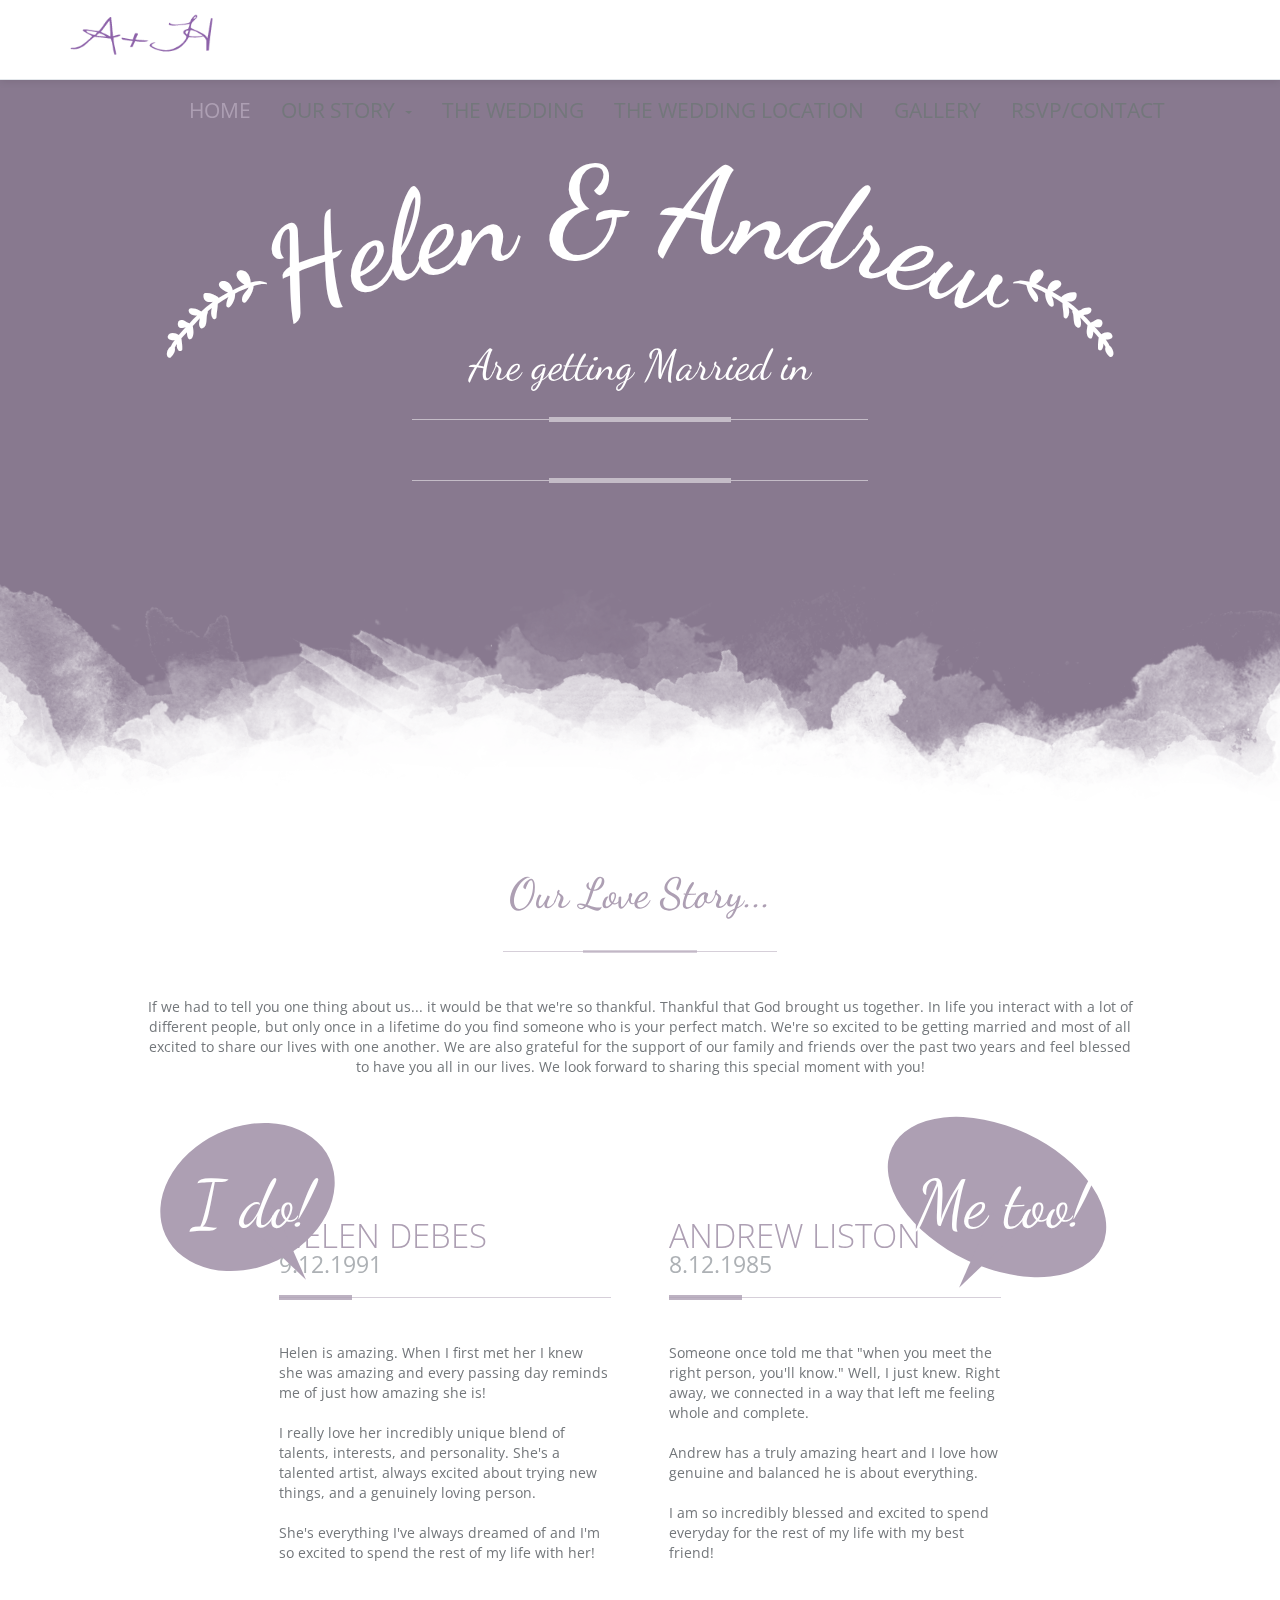
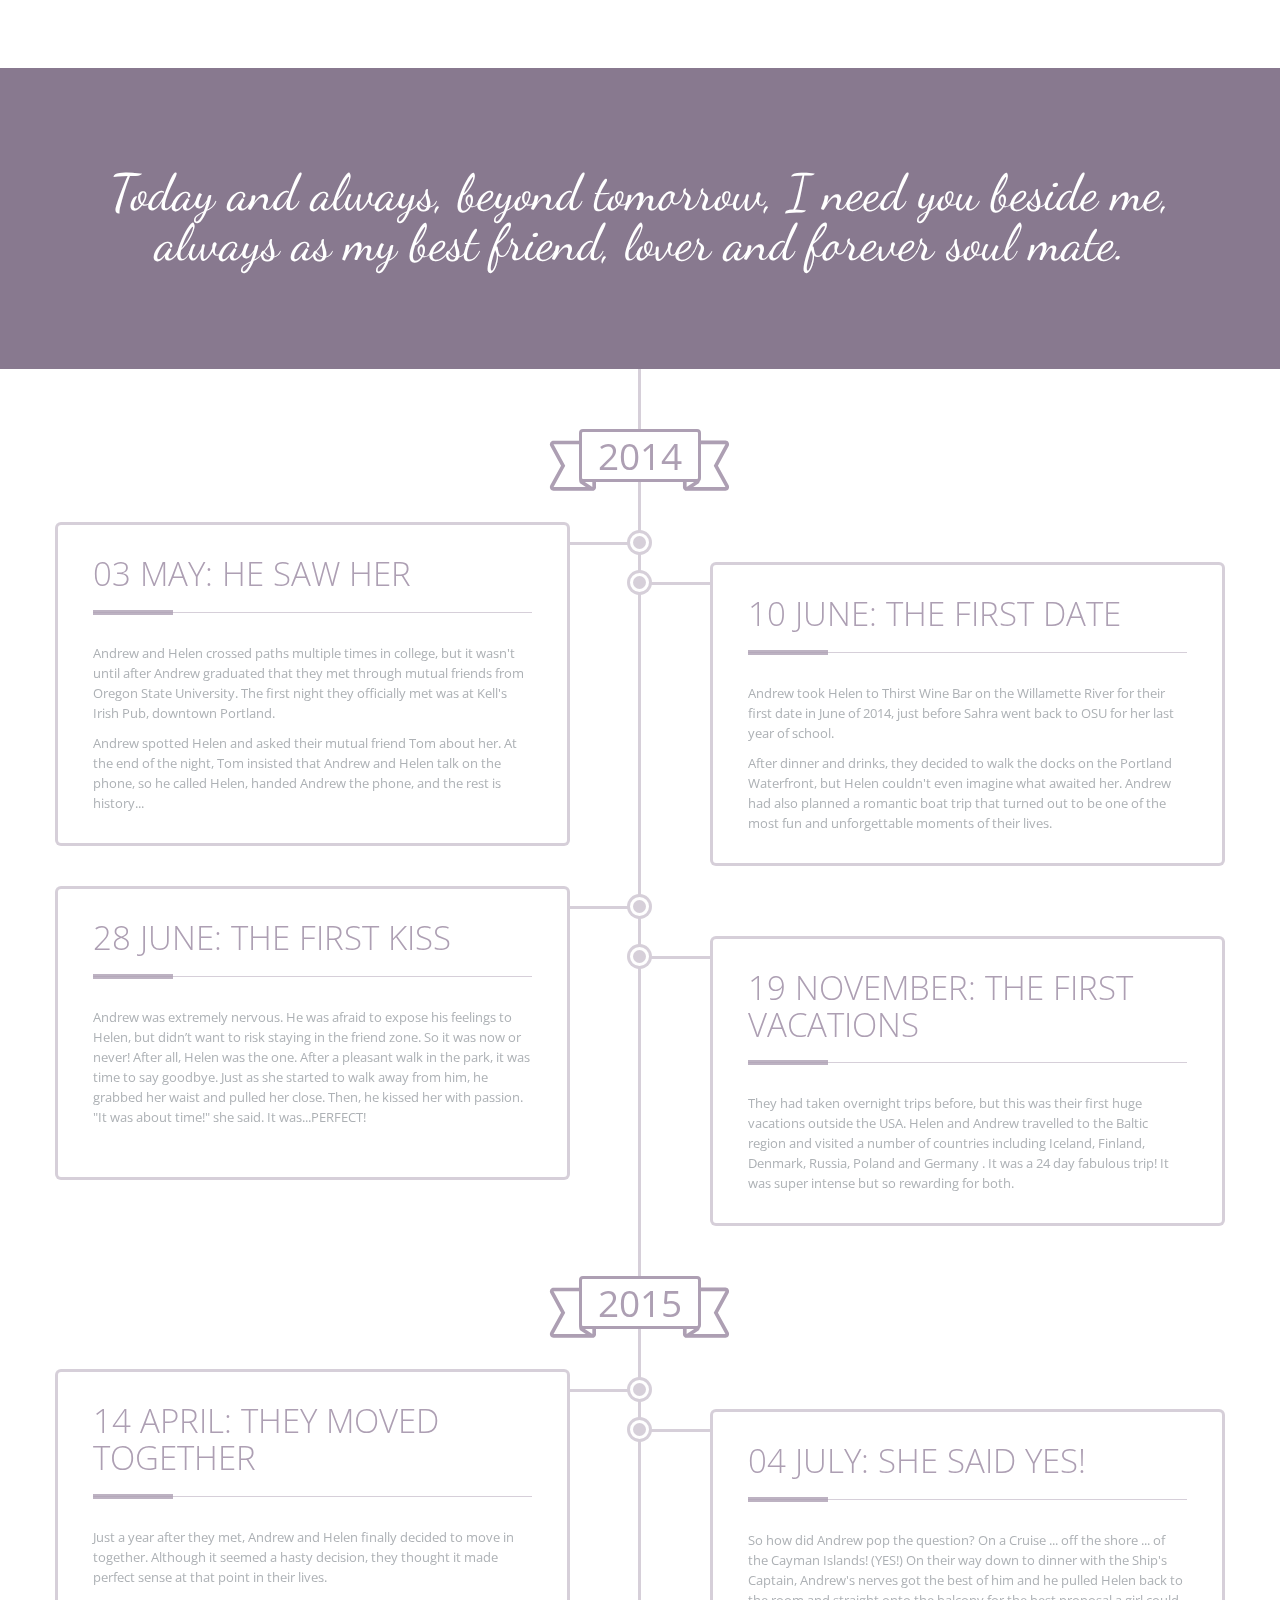
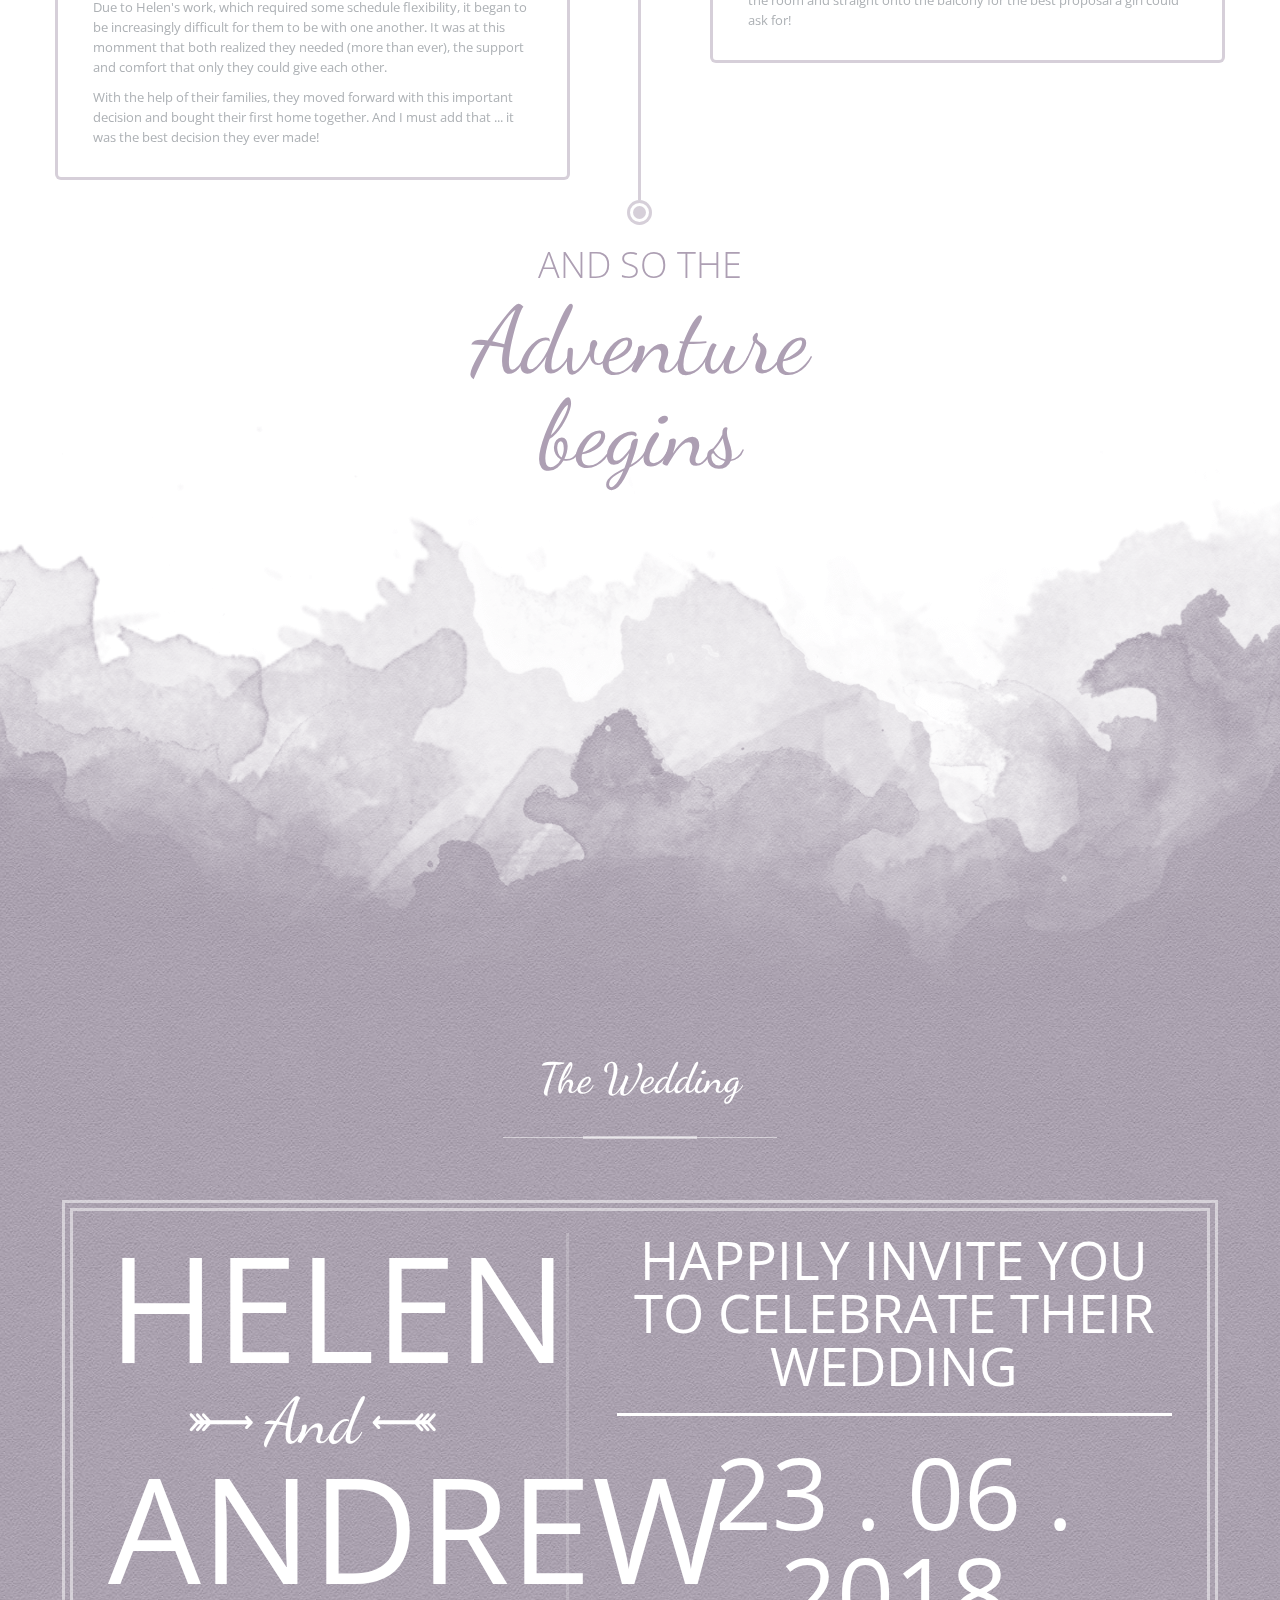
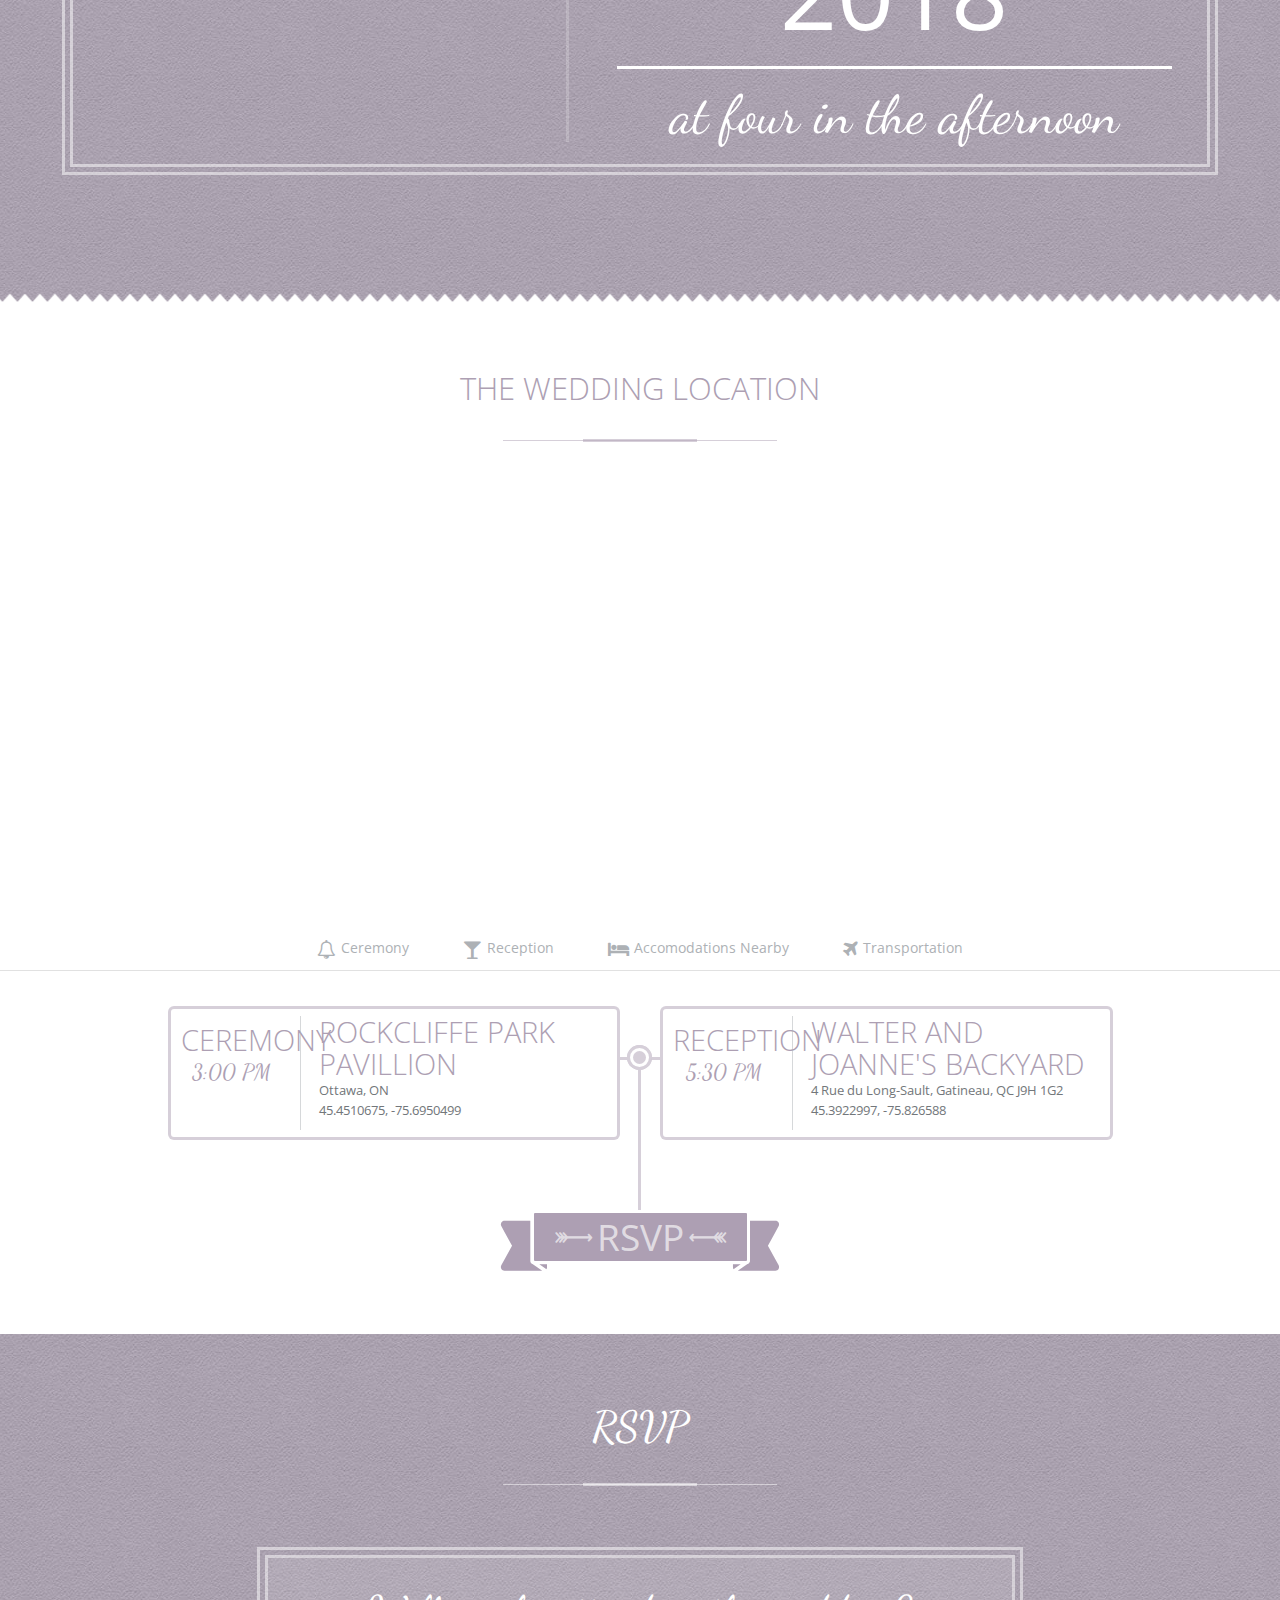
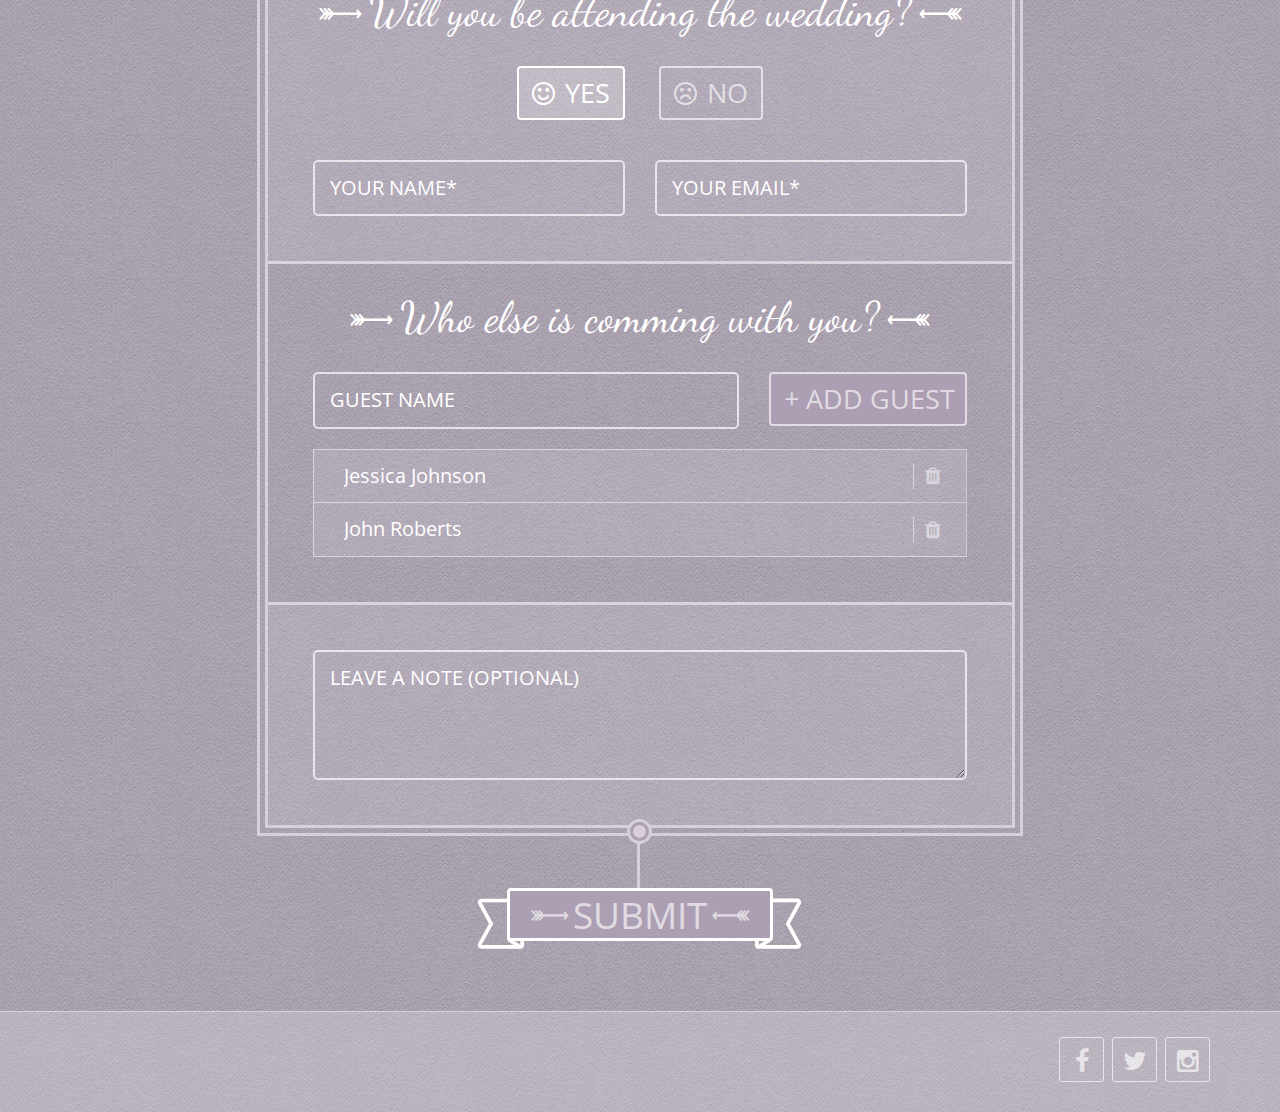
==== commit 7a7c867e: "removed sections" ====
--- a/index.html
+++ b/index.html
@@ -61,14 +61,7 @@
 								<button id="nav-mobile-btn"><i class="fa fa-bars"></i></button>
 								
 								<ul class="nav navbar-nav">
-									<li class="dropdown">
-										<a href="#home" data-toggle="dropdown" data-hover="dropdown">Home<b class="caret"></b></a>
-										<ul class="dropdown-menu">
-											<li><a href="index.html">Home Slideshow</a></li>
-											<li><a href="index-countdown.html">Home Countdown<br><small>(BG Image Grid)</small></a></li>
-											<li><a href="index-video.html">Home Video</a></li>
-										</ul>
-									</li>
+									<li><a href="#home">Home</a></li>
 									
 									<li class="dropdown">
 										<a href="#ourstory" data-toggle="dropdown" data-hover="dropdown">Our Story<b class="caret"></b></a>
@@ -77,30 +70,11 @@
 										</ul>
 									</li>
 									
-									<li class="dropdown">
-										<a href="#thewedding" data-toggle="dropdown" data-hover="dropdown">The Wedding<b class="caret"></b></a>
-										<ul class="dropdown-menu">
-											<li><a href="#location">The Wedding Location</a></li>
-											<li><a href="#bridesmaidsgroomsmen">Bridesmaids & Groomsmen</a></li>
-											<li><a href="#weddinggifts">Wedding Gifts</a></li>
-											<li class="dropdown-submenu">
-												<a href="#">Another Menu</a>
-												<ul class="dropdown-menu">
-													<li><a href="#">Another Menu</a></li>
-													<li><a href="#">Another Menu</a></li>
-												</ul>
-											</li>
-										</ul>
-									</li>
+									<li><a href="#thewedding">The Wedding</a></li>
+
+									<li><a href="#location">The Wedding Location</a></li>
 									
 									<li><a href="#gallery">Gallery</a></li>
-									
-									<li class="dropdown">
-										<a href="#blog" data-toggle="dropdown" data-hover="dropdown">Blog<b class="caret"></b></a>
-										<ul class="dropdown-menu">
-											<li><a href="blog-single.html">Blog Single Post</a></li>
-										</ul>
-									</li>
 									
 									<li><a href="#rsvp">RSVP/Contact</a></li>
 								</ul>
@@ -332,7 +306,6 @@
 							<div class="event_panel">
 								<h3>04 July: She said yes!</h3>
 								<p>So how did Andrew pop the question? On a Cruise ... off the shore ... of the Cayman Islands! (YES!) On their way down to dinner with the Ship's Captain, Andrew's nerves got the best of him and he pulled Helen back to the room and straight onto the balcony for the best proposal a girl could ask for!</p>
-								<iframe width="560" height="315" src="https://www.youtube.com/embed/pyFBrlyj1p0?start=4" allowfullscreen></iframe>
 							</div>
 						</div>
 					</div>
@@ -439,496 +412,7 @@
 				</div>
 			</div>
 		</section>
-		<!-- END WEDDING LOCATION SECTION -->
-		
-		<!-- BEGIN BRIDESMAIDS & GROOMSMEN SECTION -->
-		<section id="bridesmaidsgroomsmen" class="divider-bottom-3 parallax bg-color-overlay" data-stellar-background-ratio="0.5">
-			<div class="divider-top-1"></div> <!-- The class "divider-top-1" can also be applied to the tag <section>. In this case, it was added on a new <div> because the tag <section> have all pseudo elements (::after and ::before) in use. -->
-			<div class="container">
-				<div class="row">
-					<div class="col-sm-12">
-						<h2 class="section-title">Bridesmaids & Groomsmen</h2>
-					</div>
-				</div>
-				
-				<div class="row">
-					<div class="col-sm-12">
-						<div class="bridesmaids-groomsmen-buttons center">
-							<button data-slider="bridesmaids-slider" class="btn btn-default2 active">Bride Side</button>
-							<button data-slider="groomsmen-slider" class="btn btn-default2">Groom Side</button>
-						</div>
-						
-						<!-- Begin Bridesmaid slider -->
-						<div id="bridesmaids-slider" class="owl-carousel bridesmaids-groomsmen-slider">
-							<div class="item" data-animation-direction="from-bottom" data-animation-delay="250">
-								<div class="image">
-									<a href="#" class="info">
-										<h3>Emma Williams</h3>
-										<span class="title">Maid of honour</span>
-									</a>
-									<img src="https://placehold.it/256x256" alt="" />
-								</div>
-							</div>
-							
-							<div class="item" data-animation-direction="from-bottom" data-animation-delay="450">
-								<div class="image">
-									<a href="#" class="info">
-										<h3>Rachel Brook</h3>
-										<span class="title">Bridesmaid</span>
-									</a>
-									<img src="https://placehold.it/256x256" alt="" />
-								</div>
-							</div>
-							
-							<div class="item" data-animation-direction="from-bottom" data-animation-delay="650">
-								<div class="image">
-									<a href="#" class="info">
-										<h3>kate Davison</h3>
-										<span class="title">Bridesmaid</span>
-									</a>
-									<img src="https://placehold.it/256x256" alt="" />
-								</div>
-							</div>
-							
-							<div class="item" data-animation-direction="from-bottom" data-animation-delay="850">
-								<div class="image">
-									<a href="#" class="info">
-										<h3>Jessica Johnson</h3>
-										<span class="title">Bridesmaid</span>
-									</a>
-									<img src="https://placehold.it/256x256" alt="" />
-								</div>
-							</div>
-							
-							<div class="item">
-								<div class="image">
-									<a href="#" class="info">
-										<h3>Vanessa Gibson</h3>
-										<span class="title">Bridesmaid</span>
-									</a>
-									<img src="https://placehold.it/256x256" alt="" />
-								</div>
-							</div>
-						</div>	
-						<!-- End Bridesmaid slider -->
-						
-						<!-- Begin Groomsmen slider with class "hide" -->
-						<div id="groomsmen-slider" class="owl-carousel bridesmaids-groomsmen-slider hide">	
-							<div class="item">
-								<div class="image">
-									<a href="#" class="info">
-										<h3>Gary Hope</h3>
-										<span class="title">Best man</span>
-									</a>
-									<img src="https://placehold.it/256x256" alt="" />
-								</div>
-							</div>
-							
-							<div class="item">
-								<div class="image">
-									<a href="#" class="info">
-										<h3>Eric Jefferson</h3>
-										<span class="title">Groomsman</span>
-									</a>
-									<img src="https://placehold.it/256x256" alt="" />
-								</div>
-							</div>
-							
-							<div class="item">
-								<div class="image">
-									<a href="#" class="info">
-										<h3>William Kersey</h3>
-										<span class="title">Maid of Honnor</span>
-									</a>
-									<img src="https://placehold.it/256x256" alt="" />
-								</div>
-							</div>
-							
-							<div class="item">
-								<div class="image">
-									<a href="#" class="info">
-										<h3>Taylor Pierce</h3>
-										<span class="title">Maid of Honnor</span>
-									</a>
-									<img src="https://placehold.it/256x256" alt="" />
-								</div>
-							</div>
-							
-							<div class="item">
-								<div class="image">
-									<a href="#" class="info">
-										<h3>David Madison</h3>
-										<span class="title">Maid of Honnor</span>
-									</a>
-									<img src="https://placehold.it/256x256" alt="" />
-								</div>
-							</div>
-						</div>
-						<!-- End Groomsmen slider -->
-						
-					</div>
-				</div>
-			</div>
-		</section>
-		<!-- END BRIDESMAIDS & GROOMSMEN SECTION -->
-		
-		<!-- BEGIN WEDDING GIFTS SECTION -->
-		<section id="weddinggifts">
-			<div class="container">
-				<div class="row">
-					<div class="col-sm-12">
-						<h2 class="section-title">Wedding Gifts</h2>
-					</div>
-				</div>
-				
-				<div class="row">
-					<div class="col-sm-12">
-						<ul class="wedding-gifts clearfix">
-							<li id="gift-list" data-animation-direction="from-bottom" data-animation-delay="250">
-								<i class="fa fa-gift"></i><br>
-								<h3>Check our<br>wedding gift list</h3>
-								<div class="info">
-									<a href="#" class="img"><img src="images/macys.png" alt="Macy's" /></a>
-									<a href="#" class="img"><img src="images/target.png" alt="Target" /></a>
-								</div>
-							</li>
-							<li id="help-wedding" data-animation-direction="from-bottom" data-animation-delay="450">
-								<i class="fa fa-glass"></i><br>
-								<h3>Want to help<br>with the wedding</h3>
-								<div class="info">
-									<br><a href="#rsvp" class="btn btn-default2 scrollto"><i class="fa fa-envelope"></i>Contact us</a>
-								</div>
-							</li>
-							<li id="help-honeymoon" data-animation-direction="from-bottom" data-animation-delay="650">
-								<i class="fa fa-plane"></i><br>
-								<h3>Want to help<br>with the honeymoon</h3>
-								<div class="info">
-									<a href="#" class="btn btn-default2">$15</a>
-									<a href="#" class="btn btn-default2">$30</a>
-									<a href="#" class="btn btn-default2">$50</a>
-									<br>
-									<a href="#" id="otheramount" class="btn btn-default2">Other Amount</a>
-								</div>
-							</li>
-						</ul>
-					</div>
-				</div>
-			</div>
-		</section>
-		<!-- END WEDDING GIFTS SECTION -->
-		
-		<!-- BEGIN GALLERY SECTION -->
-		<section id="gallery" class="divider-bottom-3 bg-color-overlay parallax no-padding-bottom no-padding-top" data-stellar-background-ratio="0.5">
-			<div class="divider-top-2"></div> <!-- The class "divider-top-2" can also be applied to the tag <section>. In this case, it was added on a new <div> because the tag <section> have all pseudo elements (::after and ::before) in use. -->
-			<div class="container">
-				<div class="row">
-					<div class="col-sm-12">
-						<h1 class="section-title">Gallery</h1>
-					</div>
-				</div>
-				
-				<div class="row">
-					<div class="col-sm-12">
-						<div class="section-desc center">
-							<h3 class="gallery-desc">We would love to see the wedding through your eyes.<br>Use <strong>Twitter</strong> and <strong>Instagram</strong> to share the best moments with us.</h3>
-							<h1>#HelenandAndrew</h1>
-						</div>
-					</div>
-				</div>
-			</div>
-			
-			<div class="gallery-wrapper">
-				<div class="gallery-left"></div>
-				<div class="gallery-right"></div>
-				
-				<div class="gallery-scroller">
-					<ul>
-						<li>
-							<span><a href="https://placehold.it/750x500" data-gal="prettyPhoto[gallery]" title="Wedding Photos"><i class="fa fa-link"></i></a></span>
-							<img src="https://placehold.it/380x380" alt="" />
-						</li>
-						
-						<li class="instagram"></li> <!-- The list item with class "instagram" will be automatically populated with an Instagram photo -->
-						
-						<li>
-							<span><a href="https://placehold.it/750x500" data-gal="prettyPhoto[gallery]" title="Wedding Photos"><i class="fa fa-link"></i></a></span>
-							<img src="https://placehold.it/380x380" alt="" />
-						</li>
-						
-						<li class="instagram"></li> <!-- The list item with class "instagram" will be automatically populated with an Instagram photo -->
-						
-						<li class="tweet"></li> <!-- The list item with class "tweet" will be automatically populated with an Twitter post -->
-						
-						<li class="instagram"></li> <!-- The list item with class "instagram" will be automatically populated with an Instagram photo -->
-						
-						<li>
-							<span><a href="https://placehold.it/750x500" data-gal="prettyPhoto[gallery]" title="Wedding Photos"><i class="fa fa-link"></i></a></span>
-							<img src="https://placehold.it/380x380" alt="" />
-						</li>
-						
-						<li class="tweet"></li> <!-- The list item with class "tweet" will be automatically populated with an Twitter post -->
-					</ul>
-					<ul>
-						<li class="instagram"></li> <!-- The list item with class "instagram" will be automatically populated with an Instagram photo -->
-						
-						<li class="tweet"></li> <!-- The list item with class "tweet" will be automatically populated with an Twitter post -->
-						
-						<li class="instagram"></li> <!-- The list item with class "instagram" will be automatically populated with an Instagram photo -->
-						
-						<li>
-							<span><a href="https://placehold.it/750x500" data-gal="prettyPhoto[gallery]" title="Wedding Photos"><i class="fa fa-link"></i></a></span>
-							<img src="https://placehold.it/380x380" alt="" />
-						</li>
-						
-						<li class="instagram"></li> <!-- The list item with class "instagram" will be automatically populated with an Instagram photo -->
-						
-						<li>
-							<span><a href="https://placehold.it/750x500" data-gal="prettyPhoto[gallery]" title="Wedding Photos"><i class="fa fa-link"></i></a></span>
-							<img src="https://placehold.it/380x380" alt="" />
-						</li>
-						
-						<li class="tweet"></li> <!-- The list item with class "tweet" will be automatically populated with an Twitter post -->
-						
-						<li class="instagram"></li> <!-- The list item with class "instagram" will be automatically populated with an Instagram photo -->
-					</ul>
-				</div>
-			</div>
-		</section>
-		<!-- END GALLERY SECTION -->
-		
-		<!-- BEGIN BLOG SECTION -->
-		<section id="blog" class="divider-bottom-2 divider-pattern divider-bg-color">
-			<div class="container">
-				<div class="row">
-					<div class="col-sm-12">
-						<h1 class="section-title">Wedding Blog</h1>
-					</div>
-				</div>
-				
-				<div class="row">
-					<!-- BEGIN BLOG MAIN CONTENT -->
-					<div class="col-sm-8">
-						<!-- BEGIN BLOG LISTING -->
-						<div class="blog-listing clearfix">
-							<div class="row">
-								<div class="item col-md-6"><!-- BEGIN BLOG ITEM -->
-									<div class="image">
-										<a href="blog-single.html">
-											<span class="btn btn-default2 btn-small"><i class="fa fa-file-o"></i> Read More</span>
-										</a>
-										<img src="https://placehold.it/750x580" alt="" />
-									</div>
-									<div class="date">
-										<div class="ribbon">23 Aug</div>
-									</div>
-									<div class="info-blog">
-										<h3>
-											<a href="blog-single.html">5 ways to have a beautiful wedding</a>
-										</h3>
-										<p>When you consider that the average wedding costs over $20,000, you may be thinking that there’s no way you can afford the day of your dreams.</p>
-                                        <ul class="bottom-info">
-											<li><i class="fa fa-calendar"></i> August 23, 2015</li>
-											<li><i class="fa fa-comments-o"></i> 3</li>
-											<li><i class="fa fa-tags"></i> Wedding, Ideas, Tips</li>
-										</ul>
-                                    </div>
-								</div><!-- END BLOG ITEM -->
-								
-								<div class="item col-md-6"><!-- BEGIN BLOG ITEM -->
-									<div class="image">
-										<a href="blog-single.html">
-											<span class="btn btn-default2 btn-small"><i class="fa fa-file-o"></i> Read More</span>
-										</a>
-										<img src="https://placehold.it/750x580" alt="" />
-									</div>
-									<div class="date">
-										<div class="ribbon">17 Aug</div>
-									</div>
-									<div class="info-blog">
-										<h3>
-											<a href="blog-single.html">DIY: A Garden Rose Bouquet</a>
-										</h3>
-										<p>If you've always dreamt of carrying a bouquet of old fashioned garden roses down the aisle, but your budget doesn't quite match up to the dream, try this!</p>
-										<ul class="bottom-info">
-											<li><i class="fa fa-calendar"></i> August 17, 2015</li>
-											<li><i class="fa fa-comments-o"></i> 2</li>
-											<li><i class="fa fa-tags"></i> Bouquet, Flowers</li>
-										</ul>
-									</div>
-								</div><!-- END BLOG ITEM -->
-							</div>
-							
-							<div class="row">
-								<div class="item col-md-6"><!-- BEGIN BLOG ITEM -->
-									<div class="image">
-										<a href="blog-single.html">
-											<span class="btn btn-default2 btn-small"><i class="fa fa-file-o"></i> Read More</span>
-										</a>
-										<img src="https://placehold.it/750x580" alt="" />
-									</div>
-									<div class="date">
-										<div class="ribbon">30 Jul</div>
-									</div>
-									<div class="info-blog">
-										<h3>
-											<a href="blog-single.html">Wedding Cakes: What's Trending?</a>
-										</h3>
-										<p>Find out what's hot in wedding cakes this year;<br>we've asked a few of our favorite cake designers<br>to weigh in!</p>
-										<ul class="bottom-info">
-											<li><i class="fa fa-calendar"></i> July 30, 2015</li>
-											<li><i class="fa fa-comments-o"></i> 1</li>
-											<li><i class="fa fa-tags"></i> Wedding, Cake, Trends</li>
-										</ul>
-									</div>
-								</div><!-- END BLOG ITEM -->
-								
-								<div class="item col-md-6"><!-- BEGIN BLOG ITEM -->
-									<div class="image">
-										<a href="blog-single.html">
-											<span class="btn btn-default2 btn-small"><i class="fa fa-file-o"></i> Read More</span>
-										</a>
-										<img src="https://placehold.it/750x580" alt="" />
-									</div>
-									<div class="date">
-										<div class="ribbon">26 Jul</div>
-									</div>
-									<div class="info-blog">
-										<h3>
-											<a href="blog-single.html">Destinations for our honeymoon</a>
-										</h3>
-										<p>Looking for a gorgeous, exotic place for your destination wedding? There are about a million reasons why Huatulco, Mexico is the perfect spot...</p>
-										<ul class="bottom-info">
-											<li><i class="fa fa-calendar"></i> July 26, 2015</li>
-											<li><i class="fa fa-comments-o"></i> 2</li>
-											<li><i class="fa fa-tags"></i> Honeymoon, vacations</li>
-										</ul>
-									</div>
-								</div><!-- END BLOG ITEM -->
-							</div>
-						</div>
-						<!-- END BLOG LISTING -->	
-							
-						<!-- BEGIN PAGINATION -->
-						<div class="pagination">
-							<ul id="previous">
-								<li><a href="#"><i class="fa fa-chevron-left"></i></a></li>
-							</ul>
-							<ul>
-								<li class="active"><a href="#">1</a></li>
-								<li><a href="#">2</a></li>
-								<li><a href="#">3</a></li>
-								<li><a href="#">4</a></li>
-							</ul>
-							<ul id="next">
-								<li><a href="#"><i class="fa fa-chevron-right"></i></a></li>
-							</ul>
-						</div>
-						<!-- END PAGINATION -->
-					</div>	
-					<!-- END BLOG MAIN CONTENT -->
-						
-						
-					<!-- BEGIN SIDEBAR -->
-					<div class="sidebar col-sm-4">
-						<h2 class="section-title">Categories</h2>
-						<ul class="categories">
-							<li><a href="#">Wedding <span>(4)</span></a></li>
-							<li><a href="#">Honeymoon <span>(2)</span></a></li>
-							<li><a href="#">Ideas <span>(5)</span></a></li>
-							<li><a href="#">DIY <span>(1)</span></a></li>
-							<li><a href="#">Center pieces <span>(2)</span></a></li>
-							<li><a href="#">Bouquet <span>(1)</span></a></li>
-							<li><a href="#">Wedding Dresses <span>(3)</span></a></li>
-						</ul>
-						
-						<!-- BEGIN ARCHIVES ACCORDION -->
-						<h2 class="section-title">Archives</h2>
-						<div id="accordion" class="panel-group blog-accordion">
-							<div class="panel">
-								<div class="panel-heading">
-									<div class="panel-title">
-										<a data-toggle="collapse" data-parent="#accordion" href="#collapseOne" class="">
-											<i class="fa fa-chevron-right"></i> 2015 (10)
-										</a>
-									</div>
-								</div>
-								<div id="collapseOne" class="panel-collapse collapse in">
-									<div class="panel-body">
-										<ul>
-											<li><a href="#">July (3)</a></li>
-											<li><a href="#">June (4)</a></li>
-											<li><a href="#">May (1)</a></li>
-											<li><a href="#">April (2)</a></li>
-										</ul>
-									</div>
-								</div>
-							</div>
-							
-							<div class="panel">
-								<div class="panel-heading">
-									<div class="panel-title">
-										<a data-toggle="collapse" data-parent="#accordion" href="#collapseTwo" class="collapsed">
-											<i class="fa fa-chevron-right"></i> 2014 (8)
-										</a>
-									</div>
-								</div>
-								<div id="collapseTwo" class="panel-collapse collapse">
-									<div class="panel-body">
-										<ul>
-											<li><a href="#">May (1)</a></li>
-											<li><a href="#">April (3)</a></li>
-											<li><a href="#">March (1)</a></li>
-											<li><a href="#">February (2)</a></li>
-											<li><a href="#">January (1)</a></li>
-										</ul>
-									</div>
-								</div>
-							</div>
-							
-							<div class="panel">
-								<div class="panel-heading">
-									<div class="panel-title">
-										<a data-toggle="collapse" data-parent="#accordion" href="#collapseThree" class="collapsed">
-											<i class="fa fa-chevron-right"></i> 2013 (5)
-										</a>
-									</div>
-								</div>
-								<div id="collapseThree" class="panel-collapse collapse">
-									<div class="panel-body">
-										<ul>
-											<li><a href="#">April (1)</a></li>
-											<li><a href="#">March (1)</a></li>
-											<li><a href="#">February (2)</a></li>
-											<li><a href="#">January (1)</a></li>
-										</ul>
-									</div>
-								</div>
-							</div>
-						</div>
-						<!-- END  ARCHIVES ACCORDION -->
-						
-						<!-- BEGIN TAGS -->
-						<h2 class="section-title">Tags</h2>
-						<ul class="tags col-sm-12">
-							<li><a href="#">Wedding</a></li>
-							<li><a href="#">Bride</a></li>
-							<li><a href="#">Groom</a></li>
-							<li><a href="#">marriage</a></li>
-							<li><a href="#">Bouquets</a></li>
-							<li><a href="#">One-page</a></li>
-							<li><a href="#">Responsive</a></li>
-							<li><a href="#">Template</a></li>
-							<li><a href="#">HTML5</a></li>
-							<li><a href="#">Css3</a></li>
-						</ul>
-						<!-- END TAGS -->
-					</div>
-					<!-- END SIDEBAR -->
-				</div>
-			</div>
-		</section>
-		<!-- END BLOG SECTION -->
-		
+		<!-- END WEDDING LOCATION SECTION -->						
 			
 		<!-- BEGIN CONTACTS SECTION -->
 		<section id="rsvp" class="bg-color pattern">
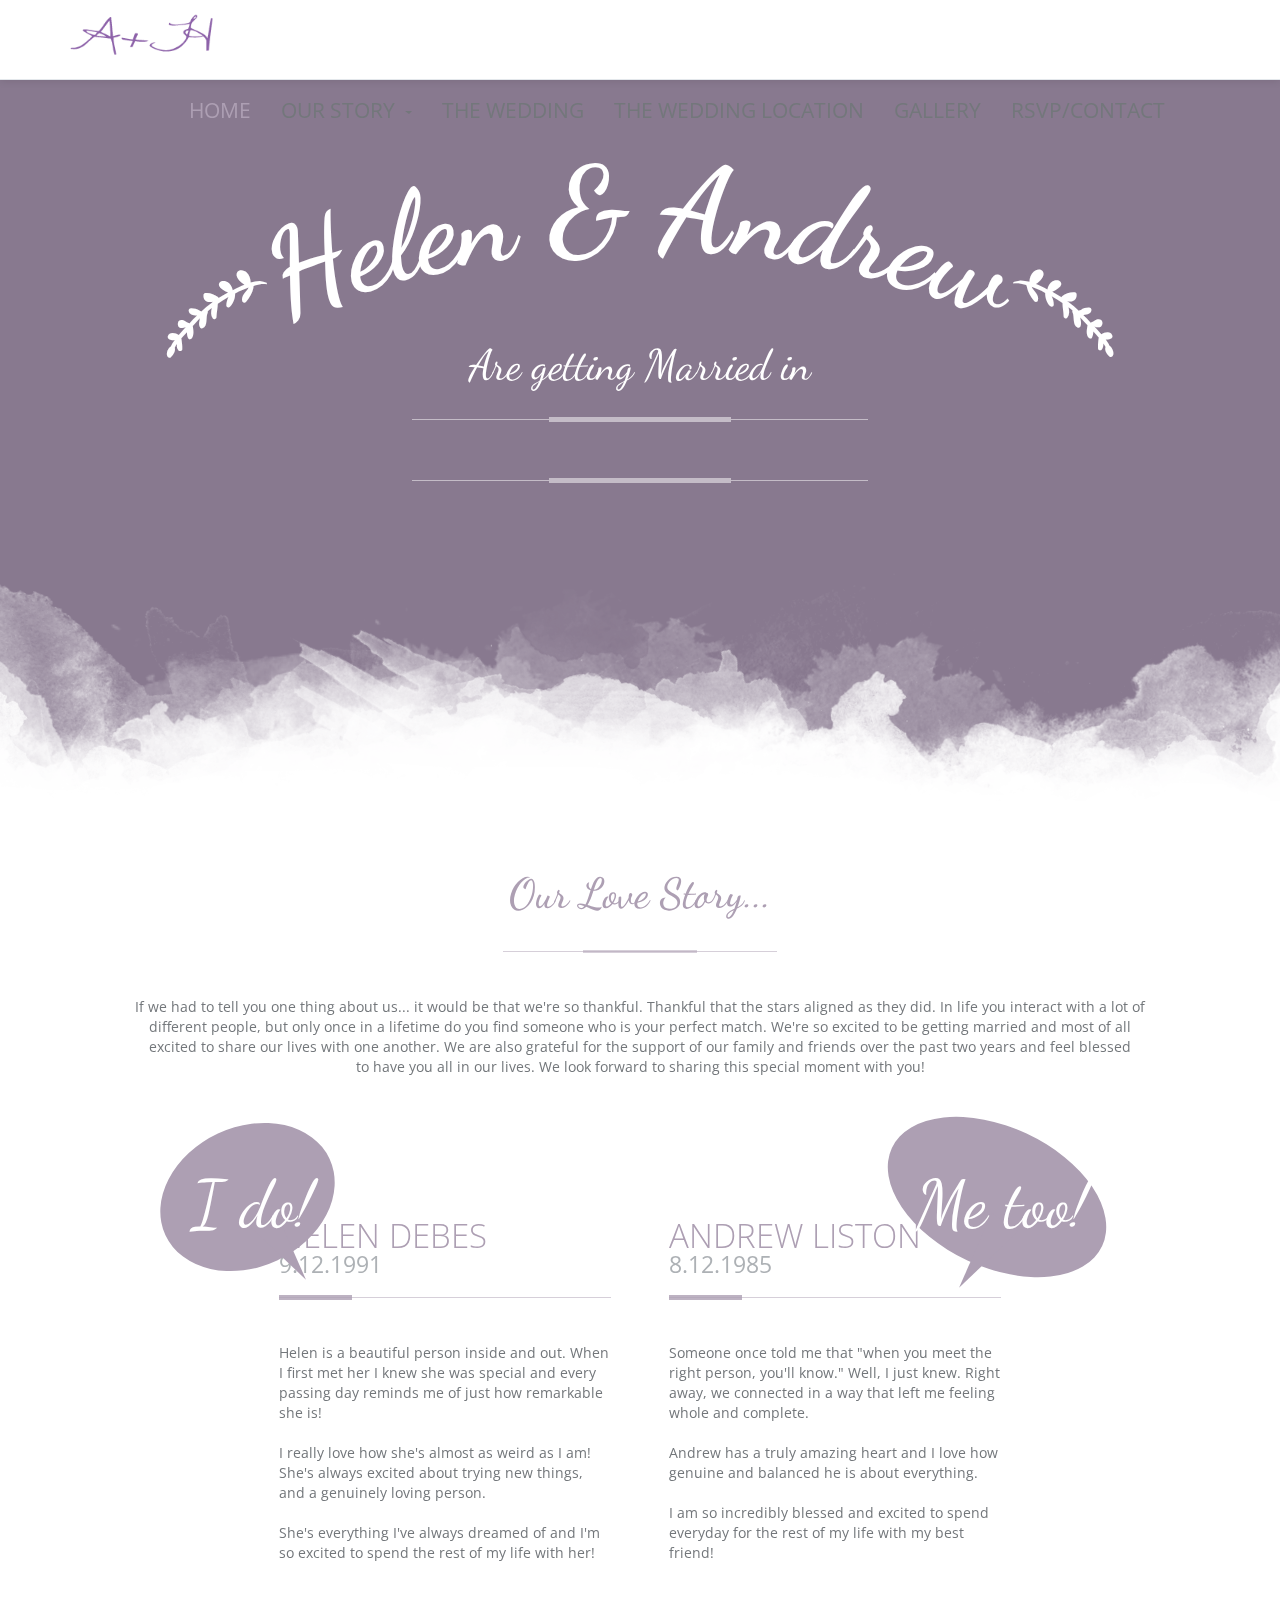
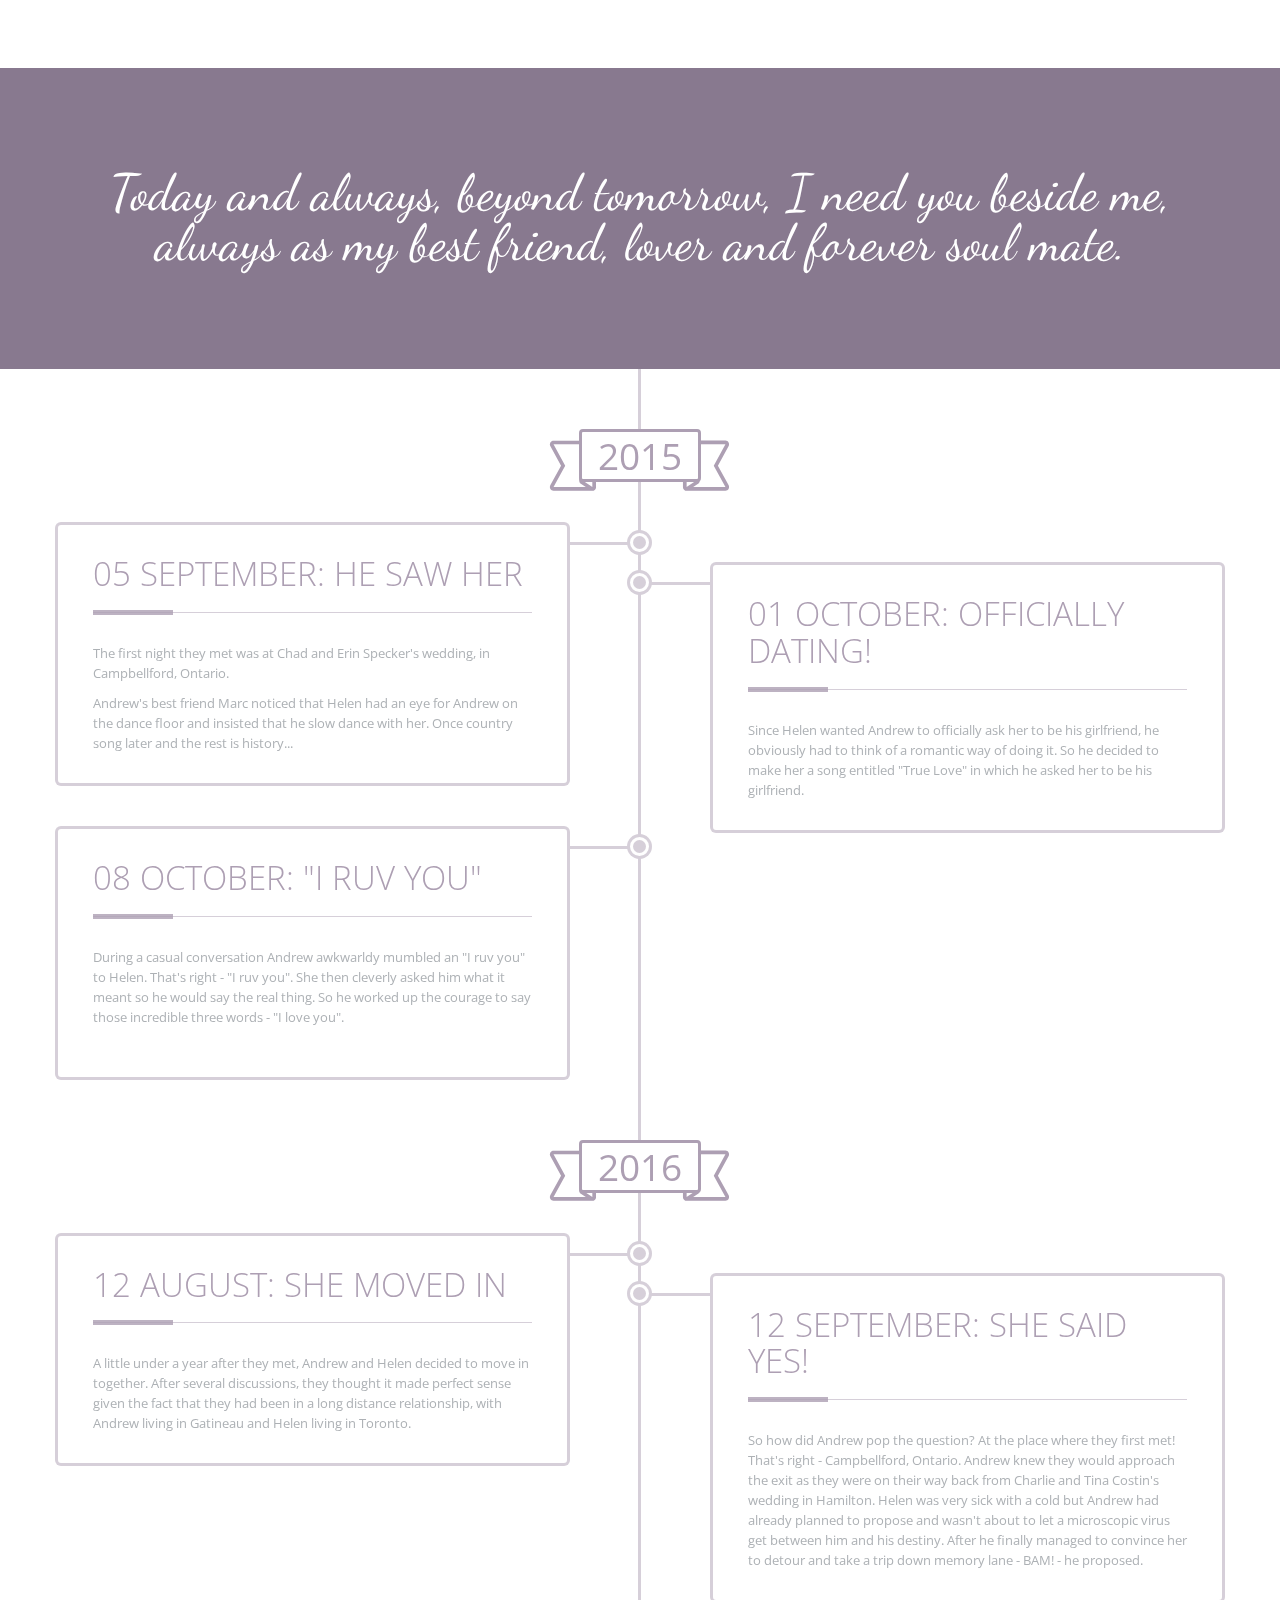
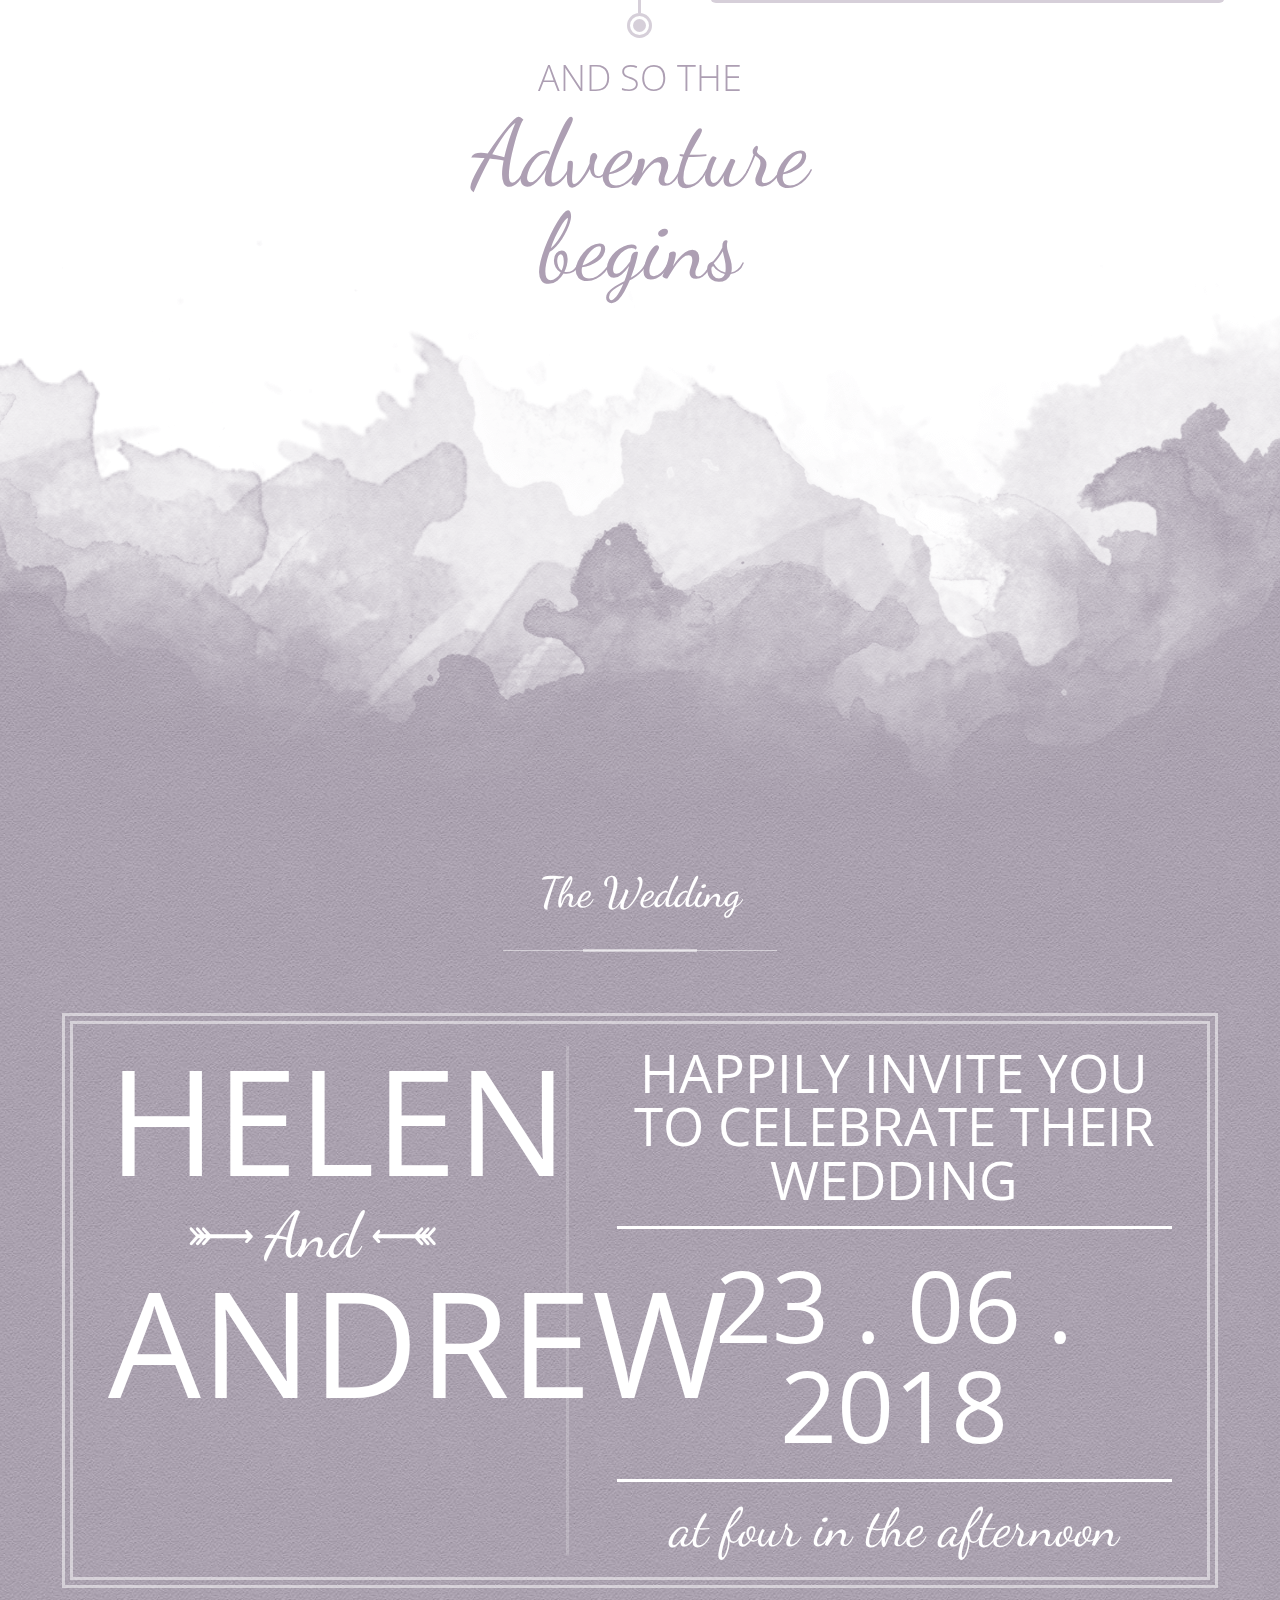
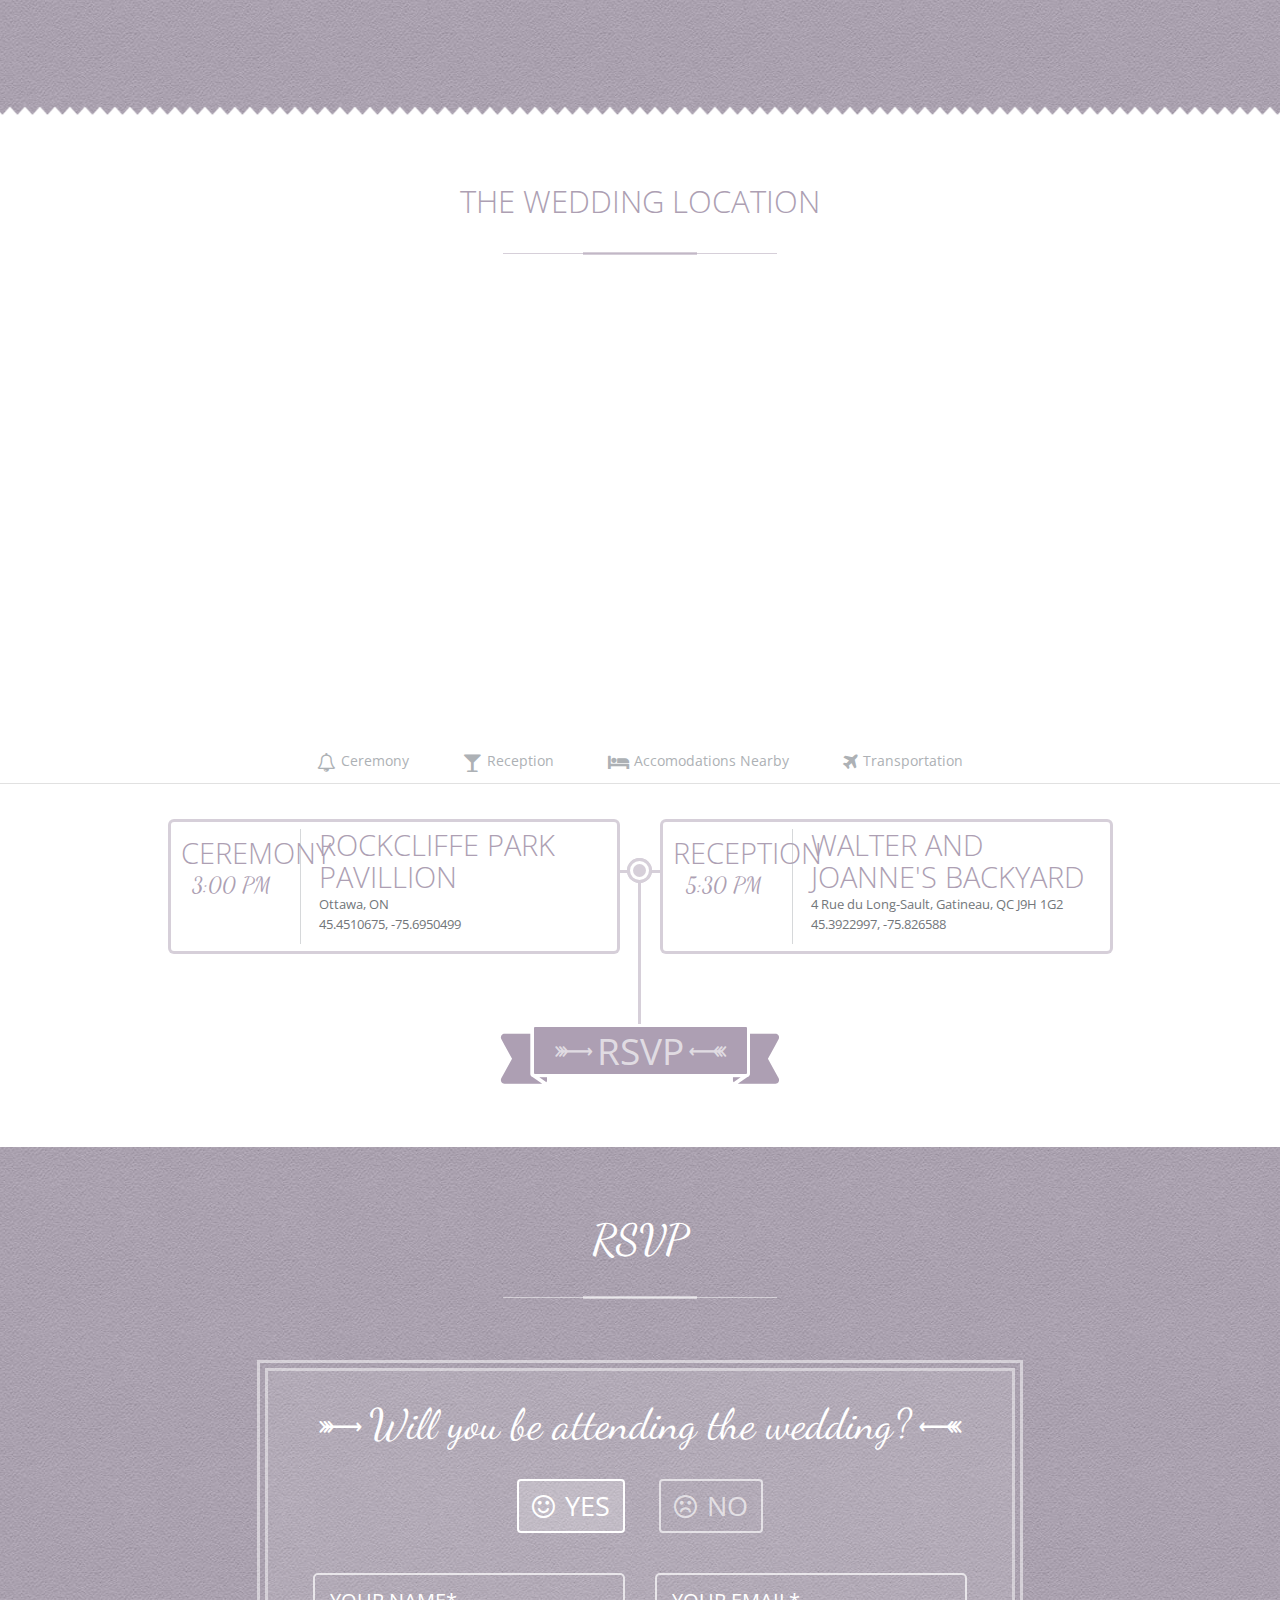
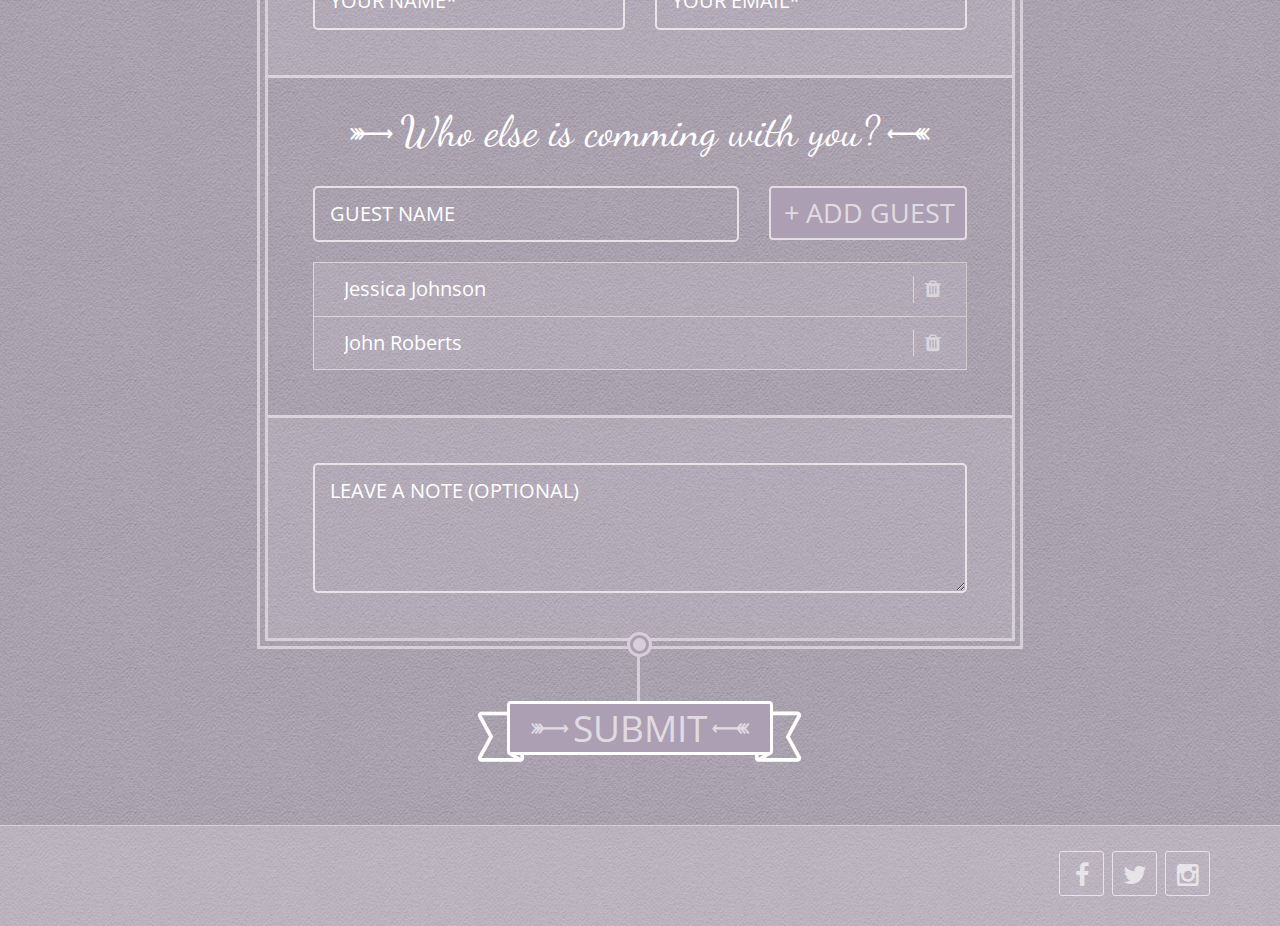
==== commit 2911f0d5: "added text. changed email for contact form." ====
--- a/index.html
+++ b/index.html
@@ -9,7 +9,7 @@
 	<meta http-equiv="X-UA-Compatible" content="IE=edge">
 	
 	<!-- Page Title -->
-	<title>Lilac</title>
+	<title>Helen and Andrew's Wedding</title>
 	
 	<meta name="keywords" content="onepage, single page, band template, retina ready, responsive, modern html5 template, bootstrap, css3, music, band" />
 	<meta name="description" content="Lilac - Responsive One-Page Wedding HTML5 Template" />
@@ -171,7 +171,7 @@
 					<div class="col-sm-12">
 						<h1 class="section-title">Our Love Story...</h1>
 						<p class="section-desc">
-							If we had to tell you one thing about us... it would be that we're so thankful. Thankful that God brought us together.  In life you interact with a lot of<br>different people, but only once in a lifetime do you find someone who is your perfect match. We're so excited to be getting married and most of all<br>excited to share our lives with one another. We are also grateful for the support of our family and friends over the past two years and feel blessed<br>to have you all in our lives. We look forward to sharing this special moment with you!
+							If we had to tell you one thing about us... it would be that we're so thankful. Thankful that the stars aligned as they did. In life you interact with a lot of<br>different people, but only once in a lifetime do you find someone who is your perfect match. We're so excited to be getting married and most of all<br>excited to share our lives with one another. We are also grateful for the support of our family and friends over the past two years and feel blessed<br>to have you all in our lives. We look forward to sharing this special moment with you!
 						</p>
 					</div>
 				</div>
@@ -189,7 +189,7 @@
 							</div>
 						</div>
 						<h3>Helen Debes<small>9.12.1991</small></h3>
-						<p>Helen is amazing. When I first met her I knew she was amazing and every passing day reminds me of just how amazing she is!<br><br>I really love her incredibly unique blend of talents, interests, and personality. She's a talented artist, always excited about trying new things, and a genuinely loving person.<br><br>She's everything I've always dreamed of and I'm so excited to spend the rest of my life with her!</p>
+						<p>Helen is a beautiful person inside and out. When I first met her I knew she was special and every passing day reminds me of just how remarkable she is!<br><br>I really love how she's almost as weird as I am! She's always excited about trying new things, and a genuinely loving person.<br><br>She's everything I've always dreamed of and I'm so excited to spend the rest of my life with her!</p>
 					</div>
 					<div class="story-elem col-sm-4" data-animation-direction="from-right" data-animation-delay="100">
 						<div class="balloon-right" data-animation-direction="from-bottom" data-animation-delay="900">Me too!</div>
@@ -229,83 +229,44 @@
 			<div class="container">
 				<div class="row">
 					<div class="timeline">
-						<div class="year" data-animation-direction="from-top" data-animation-delay="250"><span class="ribbon">2014</span></div>
+						<div class="year" data-animation-direction="from-top" data-animation-delay="250"><span class="ribbon">2015</span></div>
 						
 						<div class="event_left" data-animation-direction="from-right" data-animation-delay="250">
 							<div class="event_panel">
-								<h3>03 May: He saw Her</h3>
-								<p>Andrew and Helen crossed paths multiple times in college, but it wasn't until after Andrew graduated that they met through mutual friends from Oregon State University. The first night they officially met was at Kell's Irish Pub, downtown Portland.</p>
-								<p>Andrew spotted Helen and asked their mutual friend Tom about her. At the end of the night, Tom insisted that Andrew and Helen talk on the phone, so he called Helen, handed Andrew the phone, and the rest is history...</p>
+								<h3>05 September: He saw Her</h3>
+								<p>The first night they met was at Chad and Erin Specker's wedding, in Campbellford, Ontario.</p>
+								<p>Andrew's best friend Marc noticed that Helen had an eye for Andrew on the dance floor and insisted that he slow dance with her. Once country song later and the rest is history...</p>
 							</div>
 						</div>
 						
 						<div class="event_right" data-animation-direction="from-left" data-animation-delay="550">
 							<div class="event_panel">
-								<h3>10 June: The First date</h3>
-								<p>Andrew took Helen to Thirst Wine Bar on the Willamette River for their first date in June of 2014, just before Sahra went back to OSU for her last year of school. </p>
-								<p>After dinner and drinks, they decided to walk the docks on the Portland Waterfront, but Helen couldn't even imagine what awaited her. Andrew had also planned a romantic boat trip that turned out to be one of the most fun and unforgettable moments of their lives.</p>
+								<h3>01 October: Officially Dating!</h3>
+								<p>Since Helen wanted Andrew to officially ask her to be his girlfriend, he obviously had to think of a romantic way of doing it. So he decided to make her a song entitled "True Love" in which he asked her to be his girlfriend.</p>
 							</div>
 						</div>
 						
 						<div class="event_left" data-animation-direction="from-right" data-animation-delay="350">
 							<div class="event_panel videoEmbed">
-								<h3>28 June: The First Kiss</h3>
-								<p>Andrew was extremely nervous. He was afraid to expose his feelings to Helen, but didn’t want to risk staying in the friend zone. So it was now or never! After all, Helen was the one.  After a pleasant walk in the park, it was time to say goodbye. Just as she started to walk away from him, he grabbed her waist and pulled her close. Then, he kissed her with passion. "It was about time!" she said. It was...PERFECT!</p>
+								<h3>08 October: "I Ruv you"</h3>
+								<p>During a casual conversation Andrew awkwarldy mumbled an "I ruv you" to Helen. That's right - "I ruv you". She then cleverly asked him what it meant so he would say the real thing. So he worked up the courage to say those incredible three words - "I love you".</p>
 								<img src="https://placehold.it/750x520" alt="" />
 							</div>
 						</div>
 						
-						<div class="event_right" data-animation-direction="from-left" data-animation-delay="650">
-							<div class="event_panel">
-								<h3>19 November: The First Vacations</h3>
-								<p>They had taken overnight trips before, but this was their first huge vacations outside the USA. Helen and Andrew travelled to the Baltic region and visited a number of countries including Iceland, Finland, Denmark, Russia, Poland and Germany . It was a 24 day fabulous trip! It was super intense but so rewarding for both. </p>
-								
-								<div class="owl-carousel timeline-gallery">
-									<div class="item">
-										<a href="https://placehold.it/750x500" data-gal="prettyPhoto[gallery-timeline]" title="Our Vacations"><span class="btn btn-default2">+</span></a>
-										<img src="https://placehold.it/300x300" alt="" />
-									</div>
-					
-									<div class="item">
-										<a href="https://placehold.it/750x500" data-gal="prettyPhoto[gallery-timeline]" title="Our Vacations"><span class="btn btn-default2">+</span></a>
-										<img src="https://placehold.it/300x300" alt="" />
-									</div>
-									
-									<div class="item">
-										<a href="https://placehold.it/750x500" data-gal="prettyPhoto[gallery-timeline]" title="Our Vacations"><span class="btn btn-default2">+</span></a>
-										<img src="https://placehold.it/300x300" alt="" />
-									</div>
-									<div class="item">
-										<a href="https://placehold.it/750x500" data-gal="prettyPhoto[gallery-timeline]" title="Our Vacations"><span class="btn btn-default2">+</span></a>
-										<img src="https://placehold.it/300x300" alt="" />
-									</div>
-									<div class="item">
-										<a href="https://placehold.it/750x500" data-gal="prettyPhoto[gallery-timeline]" title="Our Vacations"><span class="btn btn-default2">+</span></a>
-										<img src="https://placehold.it/300x300" alt="" />
-									</div>
-									<div class="item">
-										<a href="https://placehold.it/750x500" data-gal="prettyPhoto[gallery-timeline]" title="Our Vacations"><span class="btn btn-default2">+</span></a>
-										<img src="https://placehold.it/300x300" alt="" />
-									</div>
-								</div>
-							</div>
-						</div>
-						
-						<div class="year" data-animation-direction="from-top" data-animation-delay="250"><span class="ribbon">2015</span></div>
+						<div class="year" data-animation-direction="from-top" data-animation-delay="250"><span class="ribbon">2016</span></div>
 						
 						<div class="event_left" data-animation-direction="from-right" data-animation-delay="450">
 							<div class="event_panel">
-								<h3>14 April: They moved together</h3>
-								<p>Just a year after they met, Andrew and Helen finally decided to move in together. Although it seemed a hasty decision, they thought it made perfect sense at that point in their lives. </p>
-								<p>Due to Helen's work, which required some schedule flexibility, it began to be increasingly difficult for them to be with one another. It was at this momment that both realized they needed (more than ever), the support and comfort that only they could give each other.</p>
-								<p>With the help of their families, they moved forward with this important decision and bought their first home together. And I must add that ... it was the best decision they ever made!</p>
+								<h3>12 August: She moved in</h3>
+								<p>A little under a year after they met, Andrew and Helen decided to move in together. After several discussions, they thought it made perfect sense given the fact that they had been in a long distance relationship, with Andrew living in Gatineau and Helen living in Toronto.</p>
 							</div>
 						</div>
 						
 						<div class="event_right" data-animation-direction="from-left" data-animation-delay="750">
 							<div class="event_panel">
-								<h3>04 July: She said yes!</h3>
-								<p>So how did Andrew pop the question? On a Cruise ... off the shore ... of the Cayman Islands! (YES!) On their way down to dinner with the Ship's Captain, Andrew's nerves got the best of him and he pulled Helen back to the room and straight onto the balcony for the best proposal a girl could ask for!</p>
+								<h3>12 September: She said yes!</h3>
+								<p>So how did Andrew pop the question? At the place where they first met! That's right - Campbellford, Ontario. Andrew knew they would approach the exit as they were on their way back from Charlie and Tina Costin's wedding in Hamilton. Helen was very sick with a cold but Andrew had already planned to propose and wasn't about to let a microscopic virus get between him and his destiny. After he finally managed to convince her to detour and take a trip down memory lane - BAM! - he proposed.  </p>
 							</div>
 						</div>
 					</div>
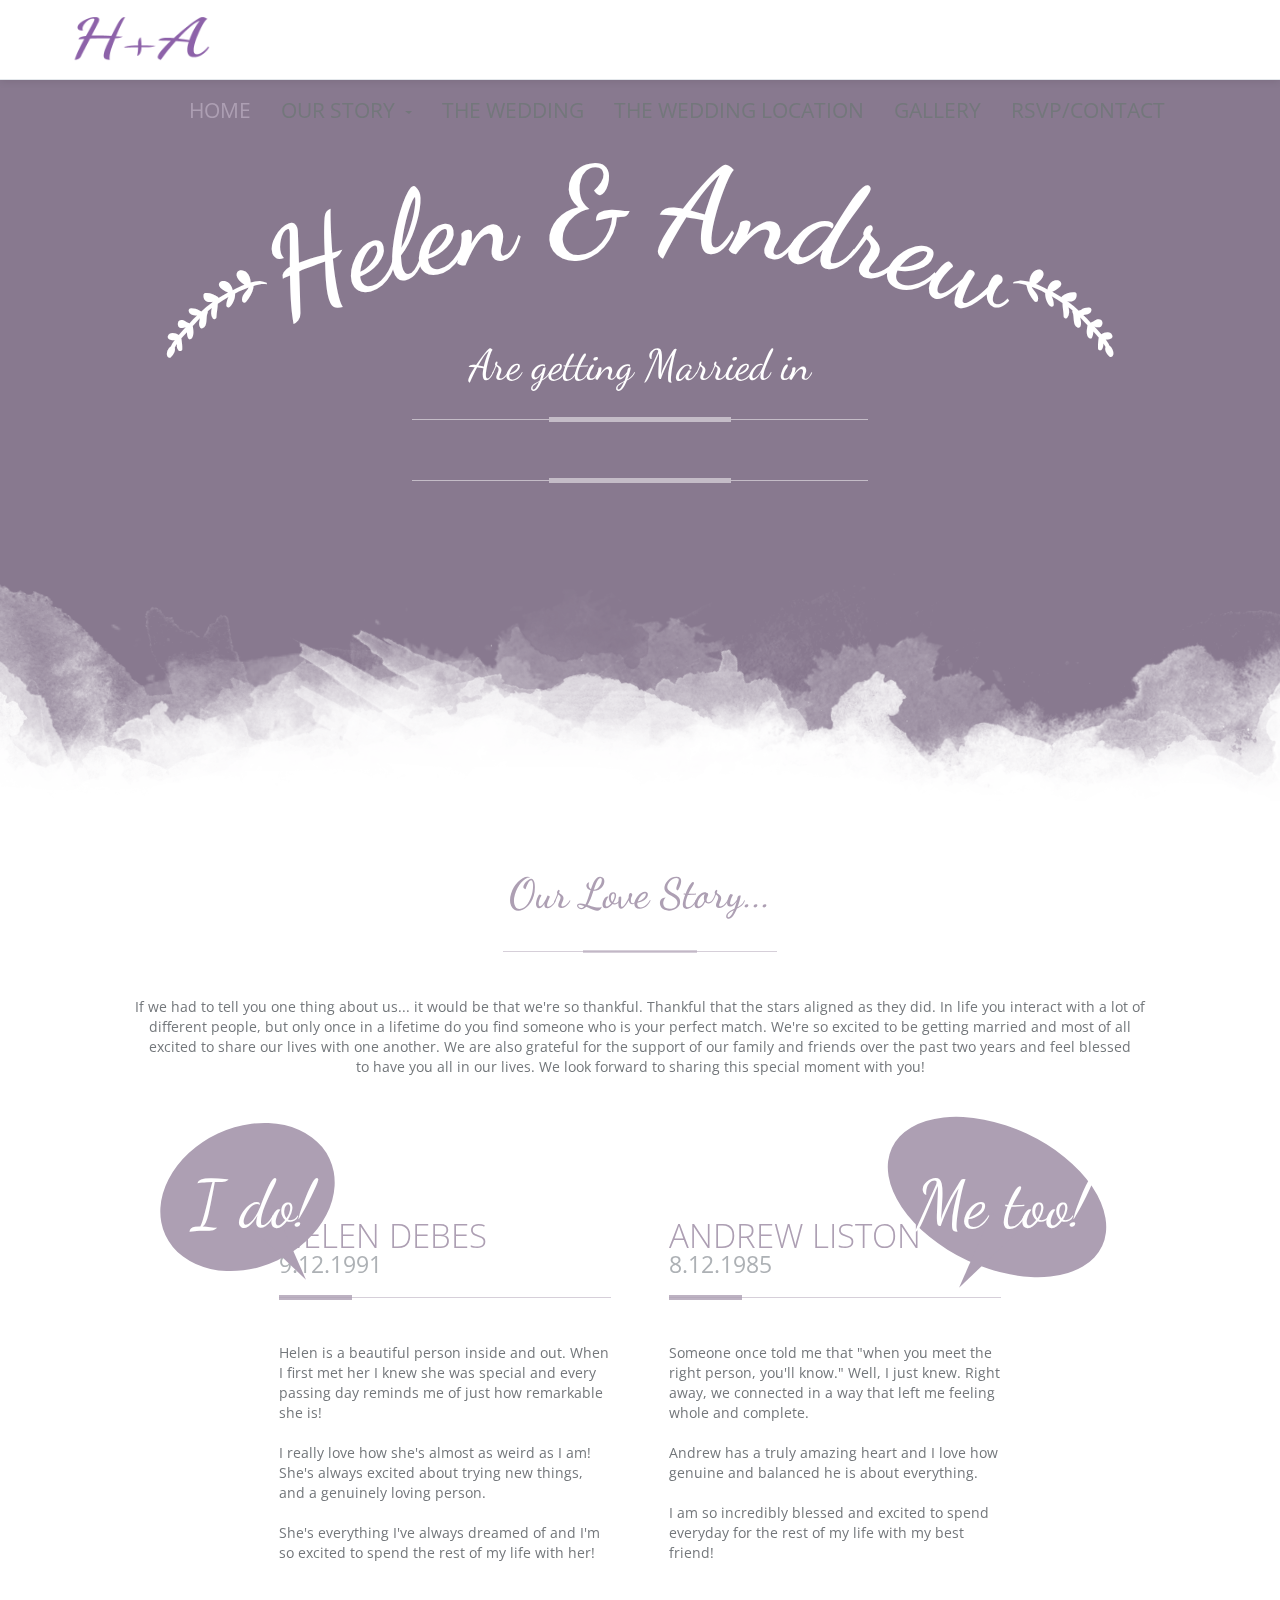
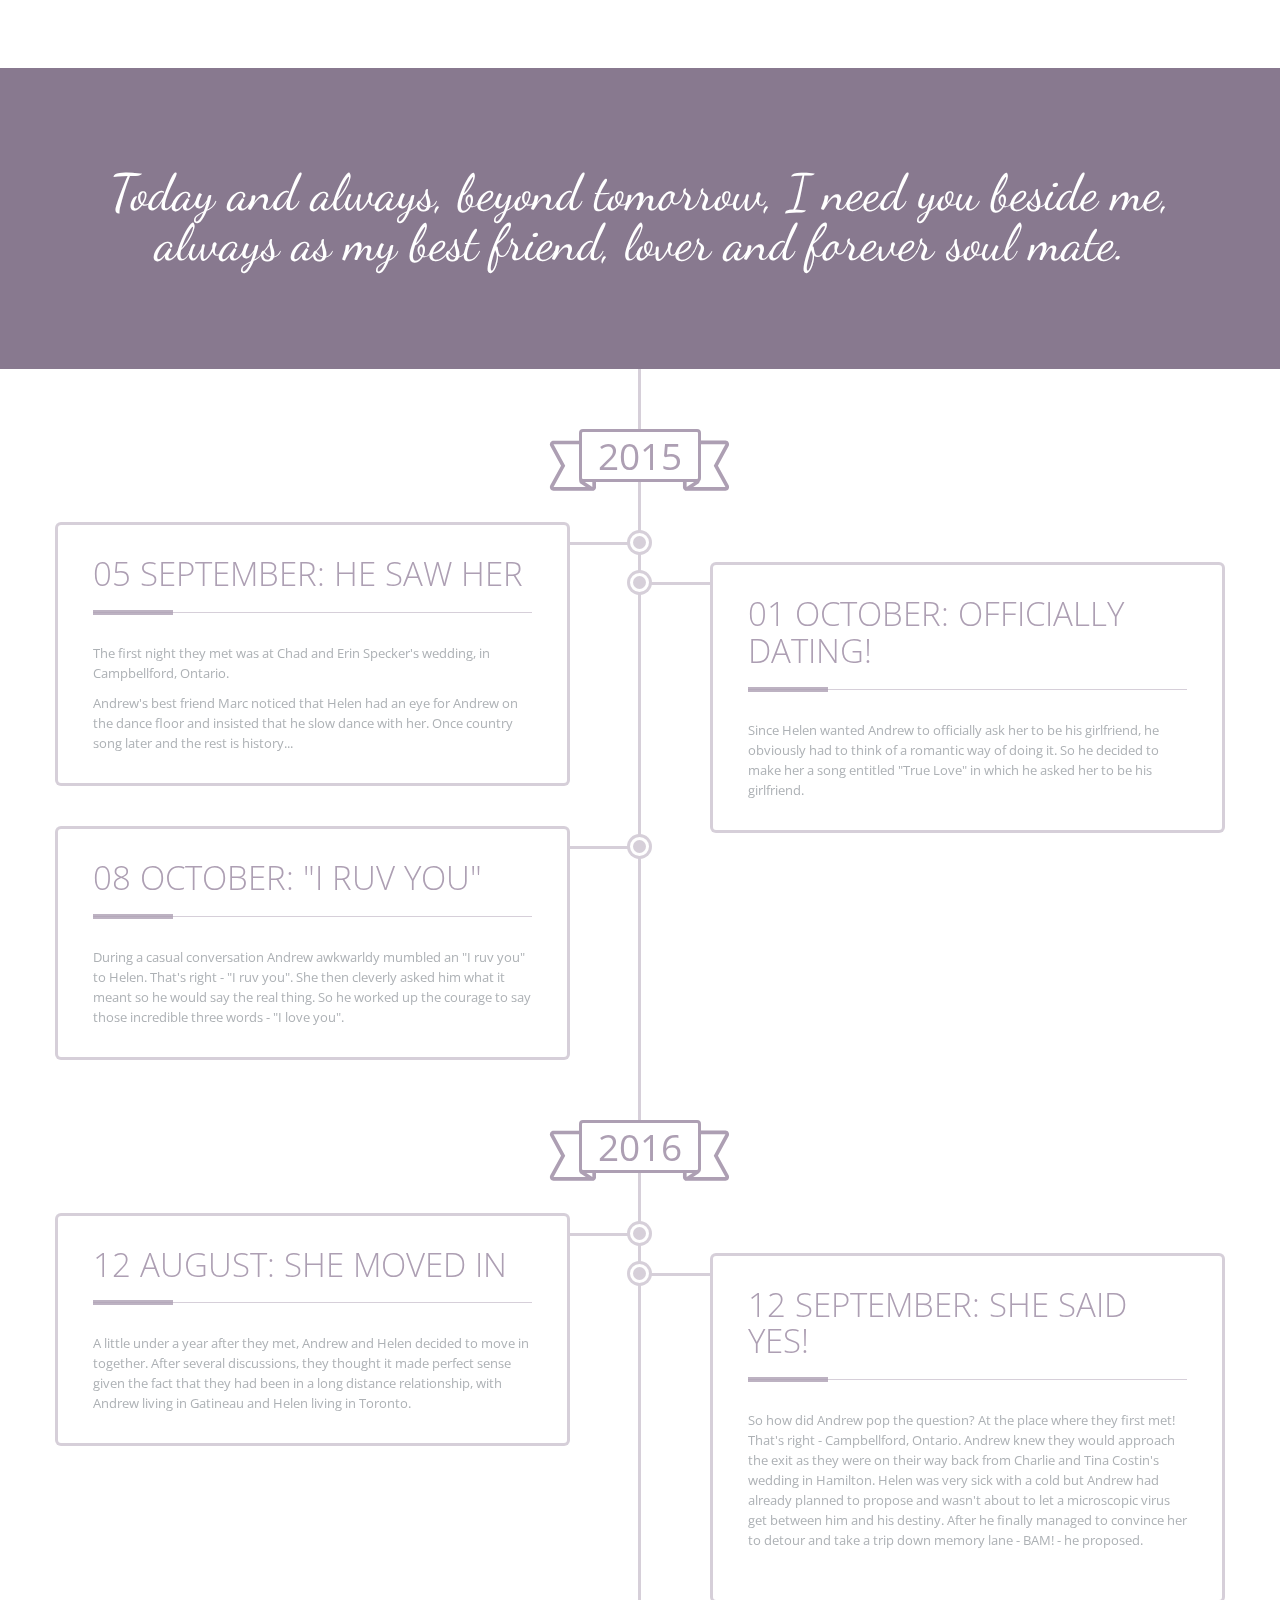
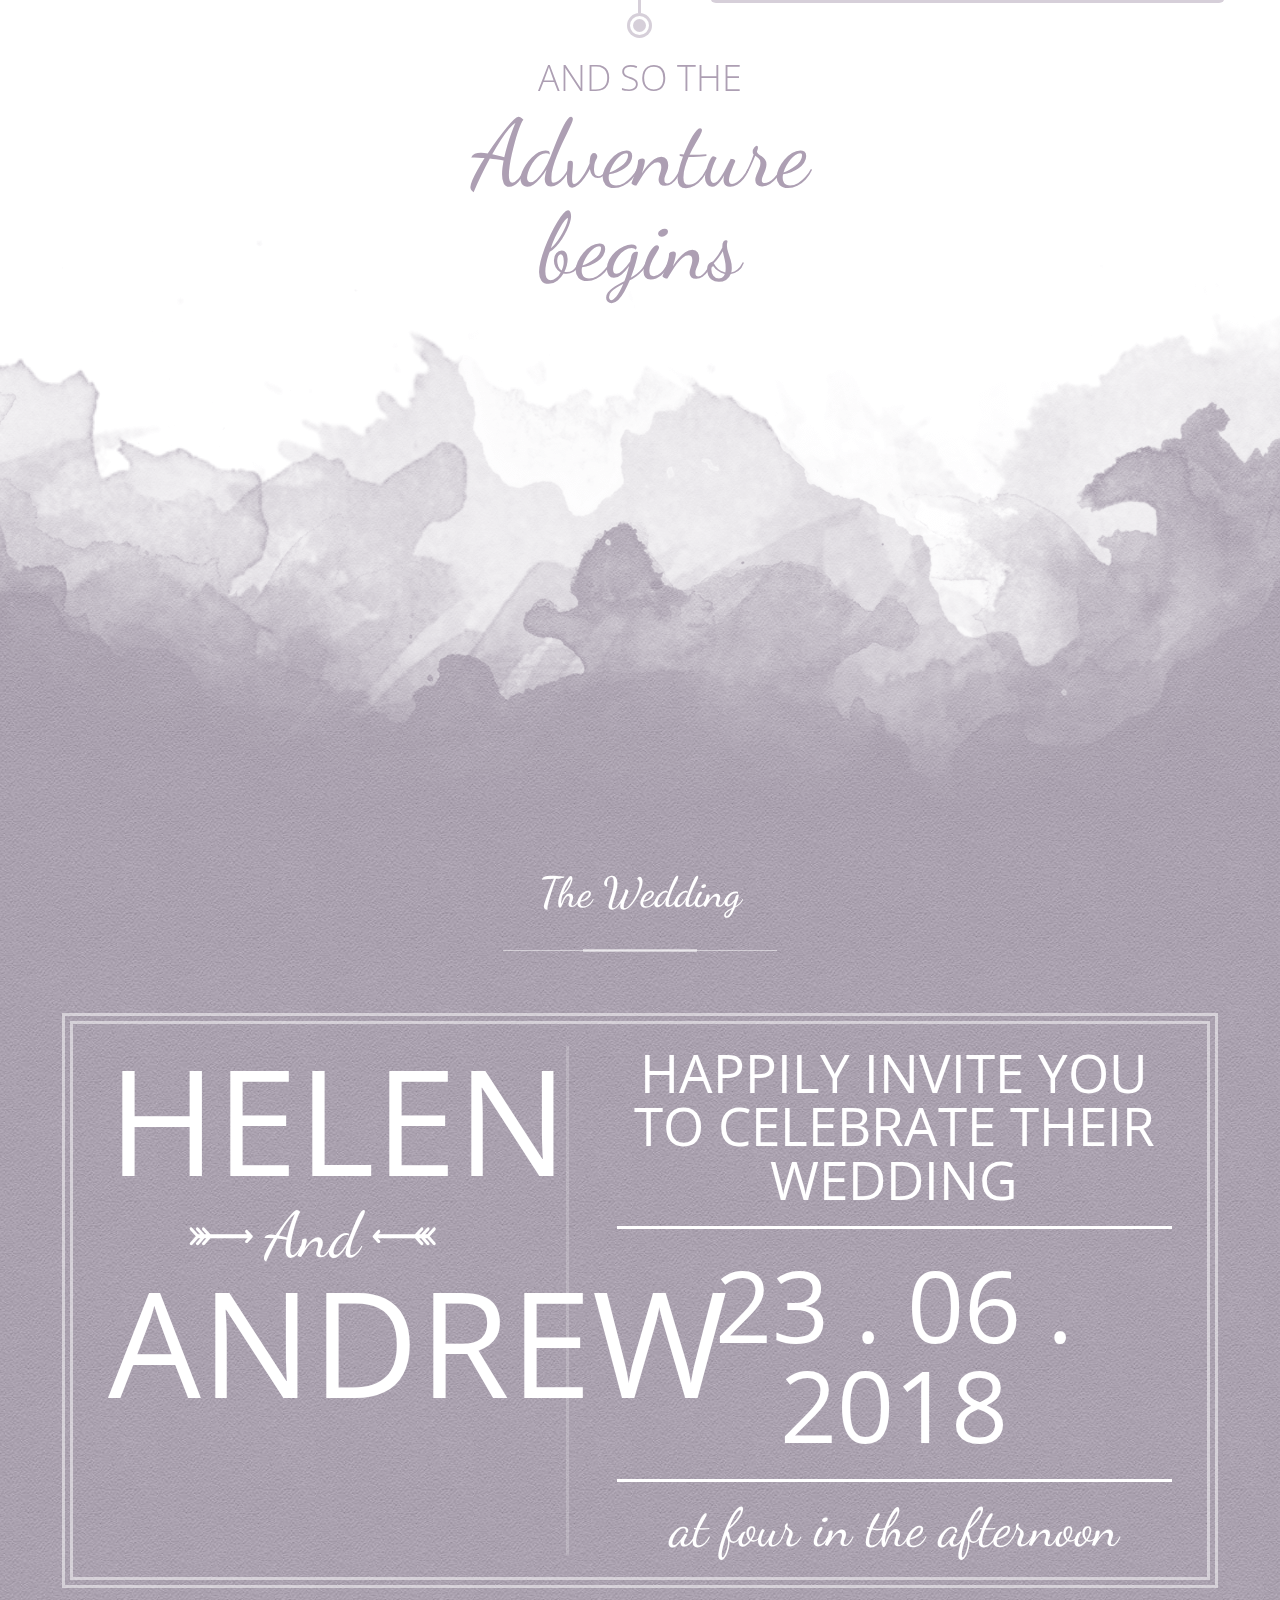
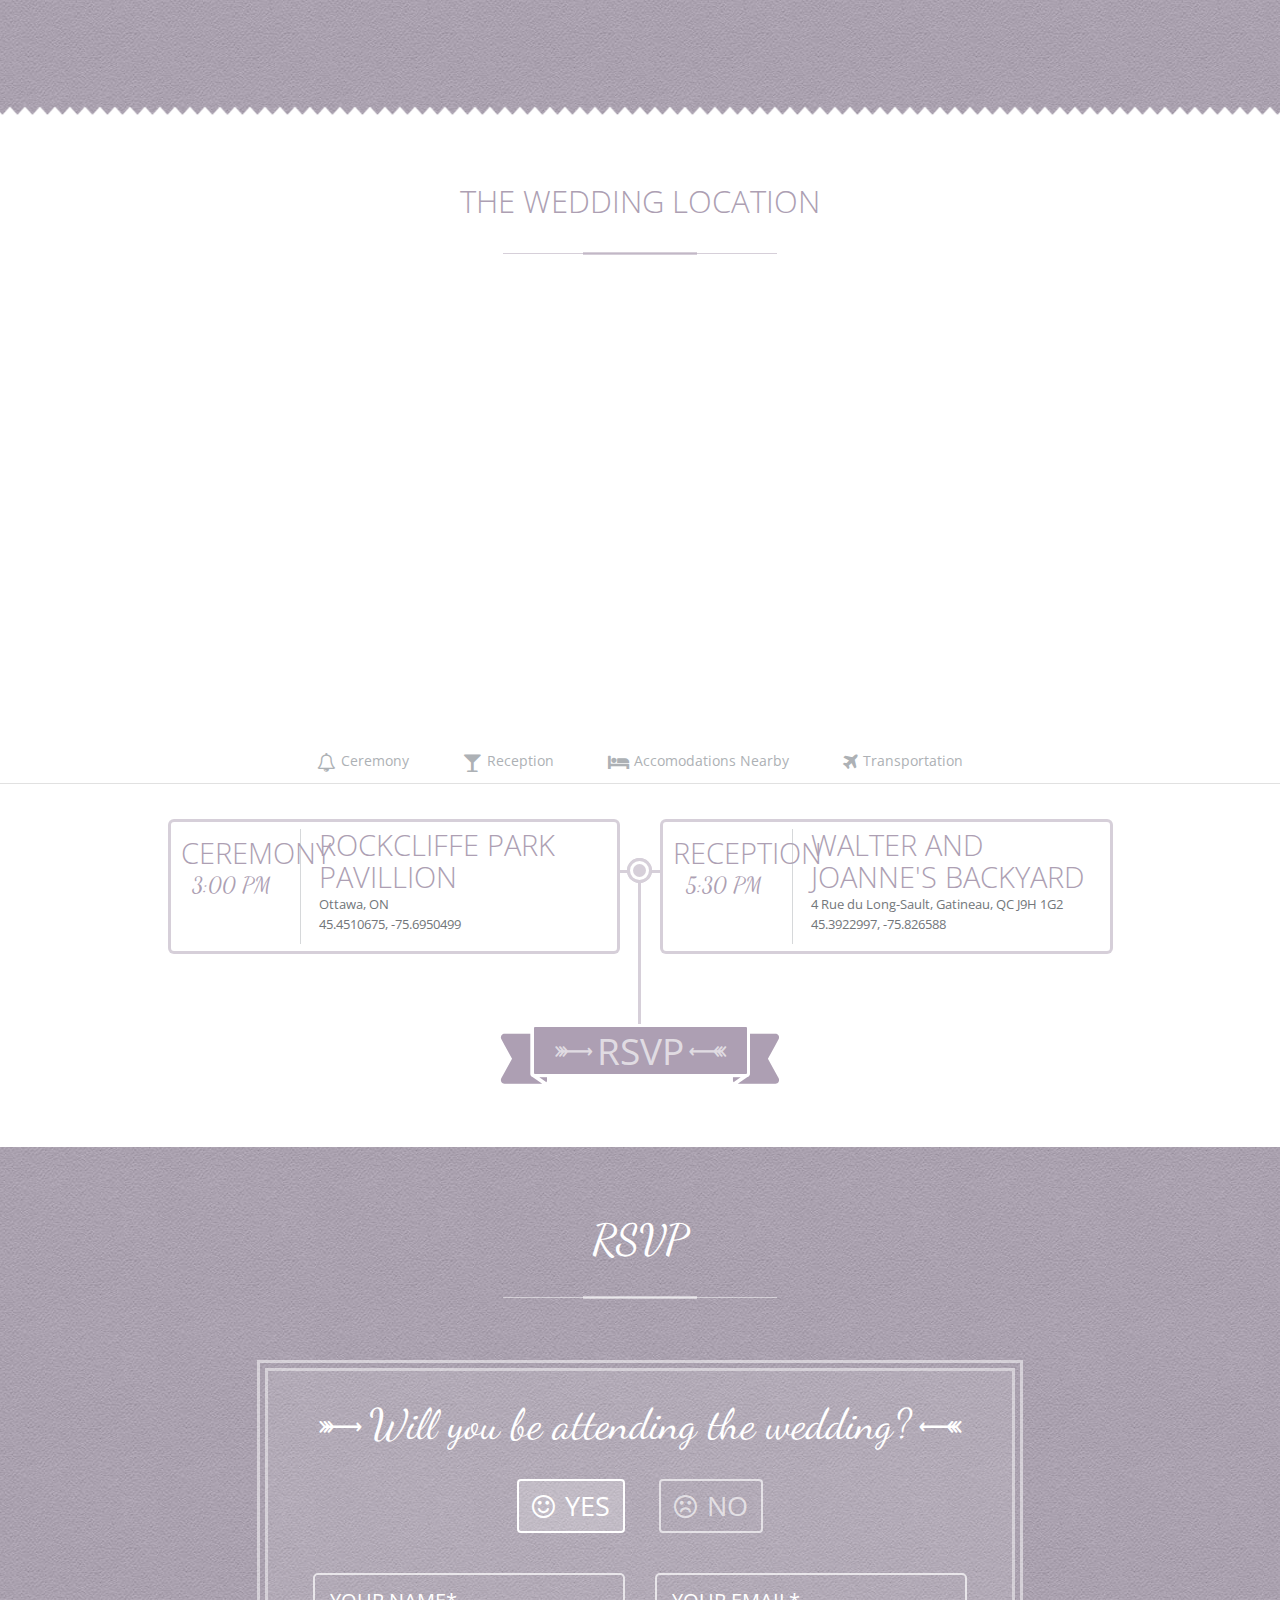
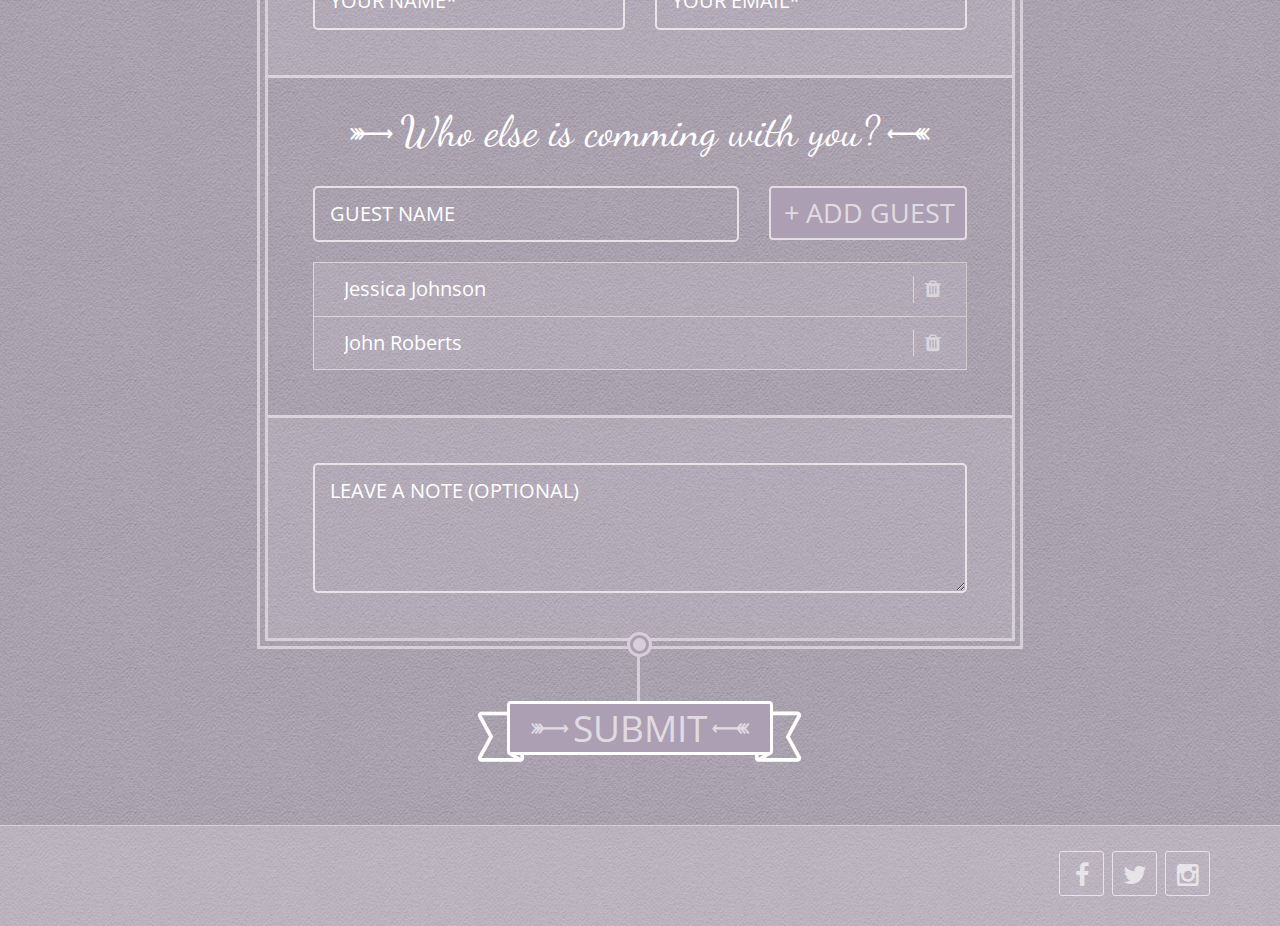
==== commit d785bb85: "logo.png" ====
--- a/index.html
+++ b/index.html
@@ -250,7 +250,6 @@
 							<div class="event_panel videoEmbed">
 								<h3>08 October: "I Ruv you"</h3>
 								<p>During a casual conversation Andrew awkwarldy mumbled an "I ruv you" to Helen. That's right - "I ruv you". She then cleverly asked him what it meant so he would say the real thing. So he worked up the courage to say those incredible three words - "I love you".</p>
-								<img src="https://placehold.it/750x520" alt="" />
 							</div>
 						</div>
 						
@@ -267,6 +266,7 @@
 							<div class="event_panel">
 								<h3>12 September: She said yes!</h3>
 								<p>So how did Andrew pop the question? At the place where they first met! That's right - Campbellford, Ontario. Andrew knew they would approach the exit as they were on their way back from Charlie and Tina Costin's wedding in Hamilton. Helen was very sick with a cold but Andrew had already planned to propose and wasn't about to let a microscopic virus get between him and his destiny. After he finally managed to convince her to detour and take a trip down memory lane - BAM! - he proposed.  </p>
+								<img src="https://placehold.it/750x520" alt="" />
 							</div>
 						</div>
 					</div>
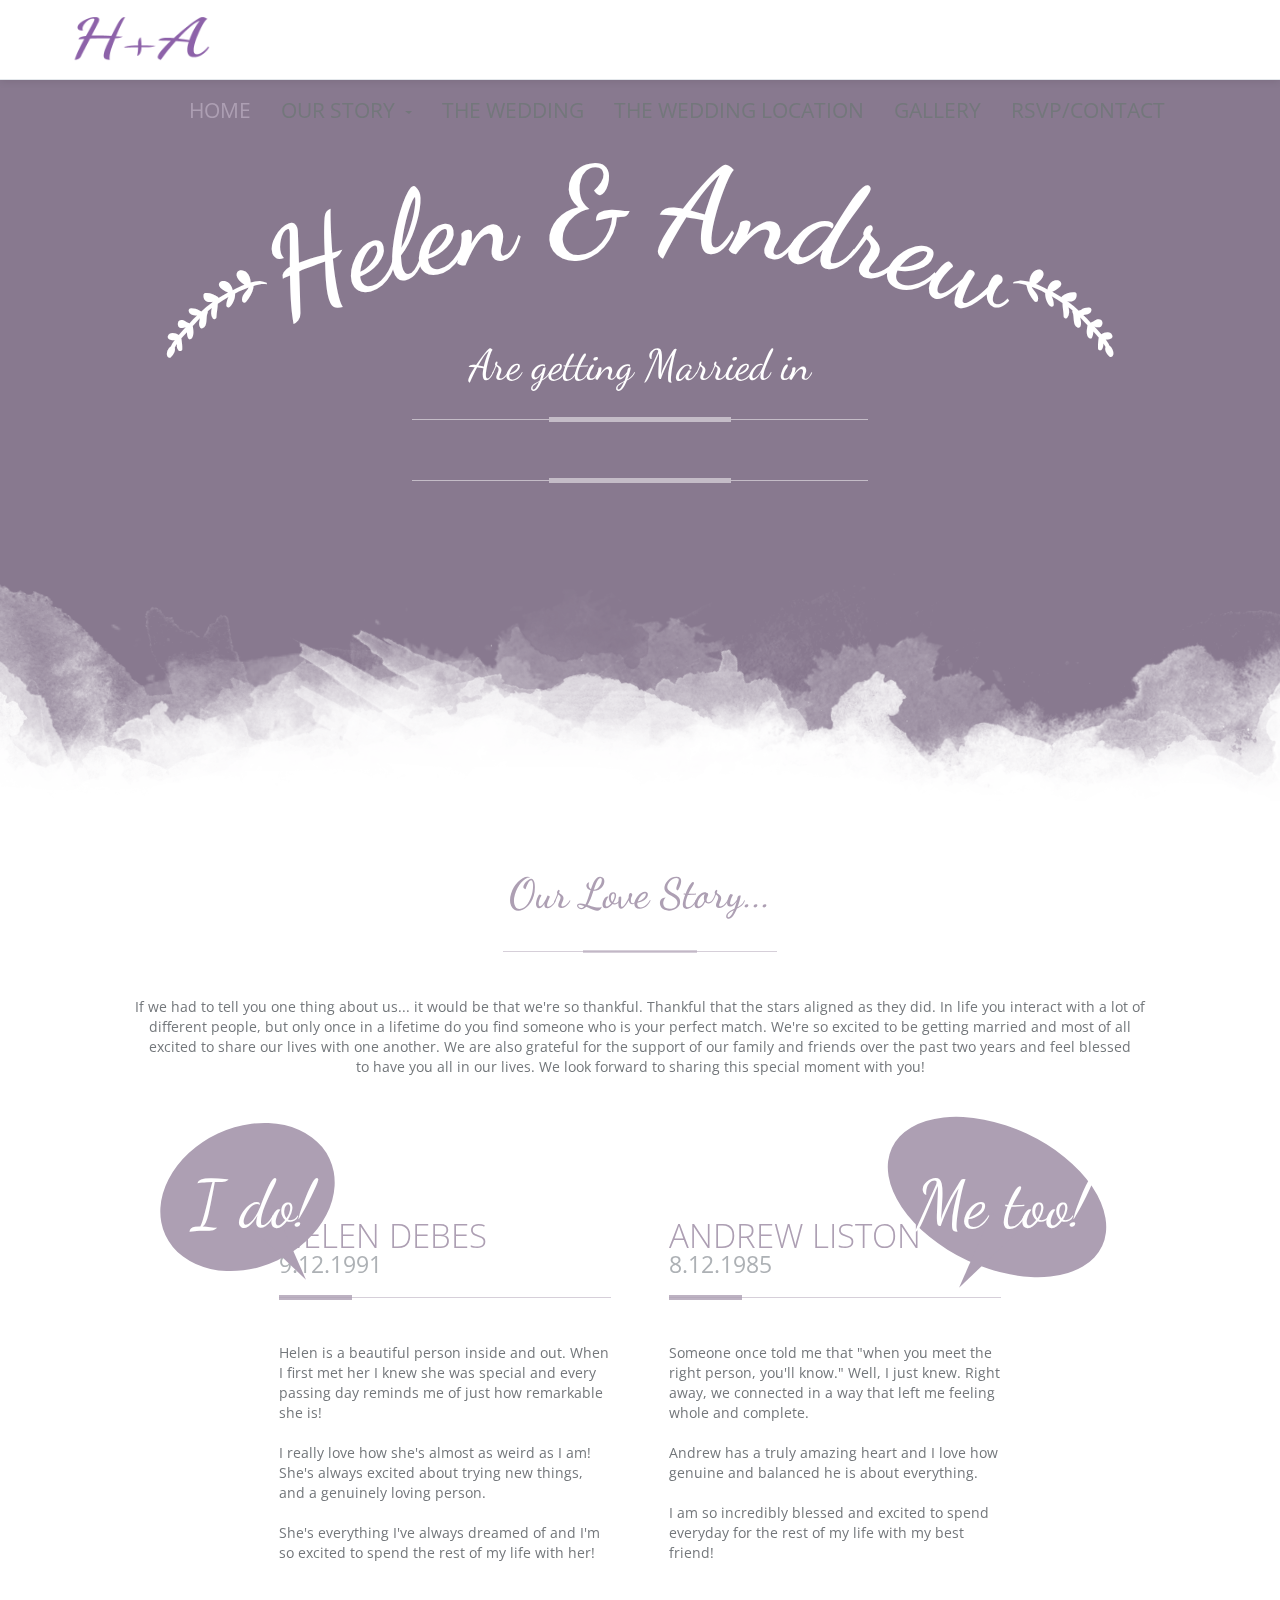
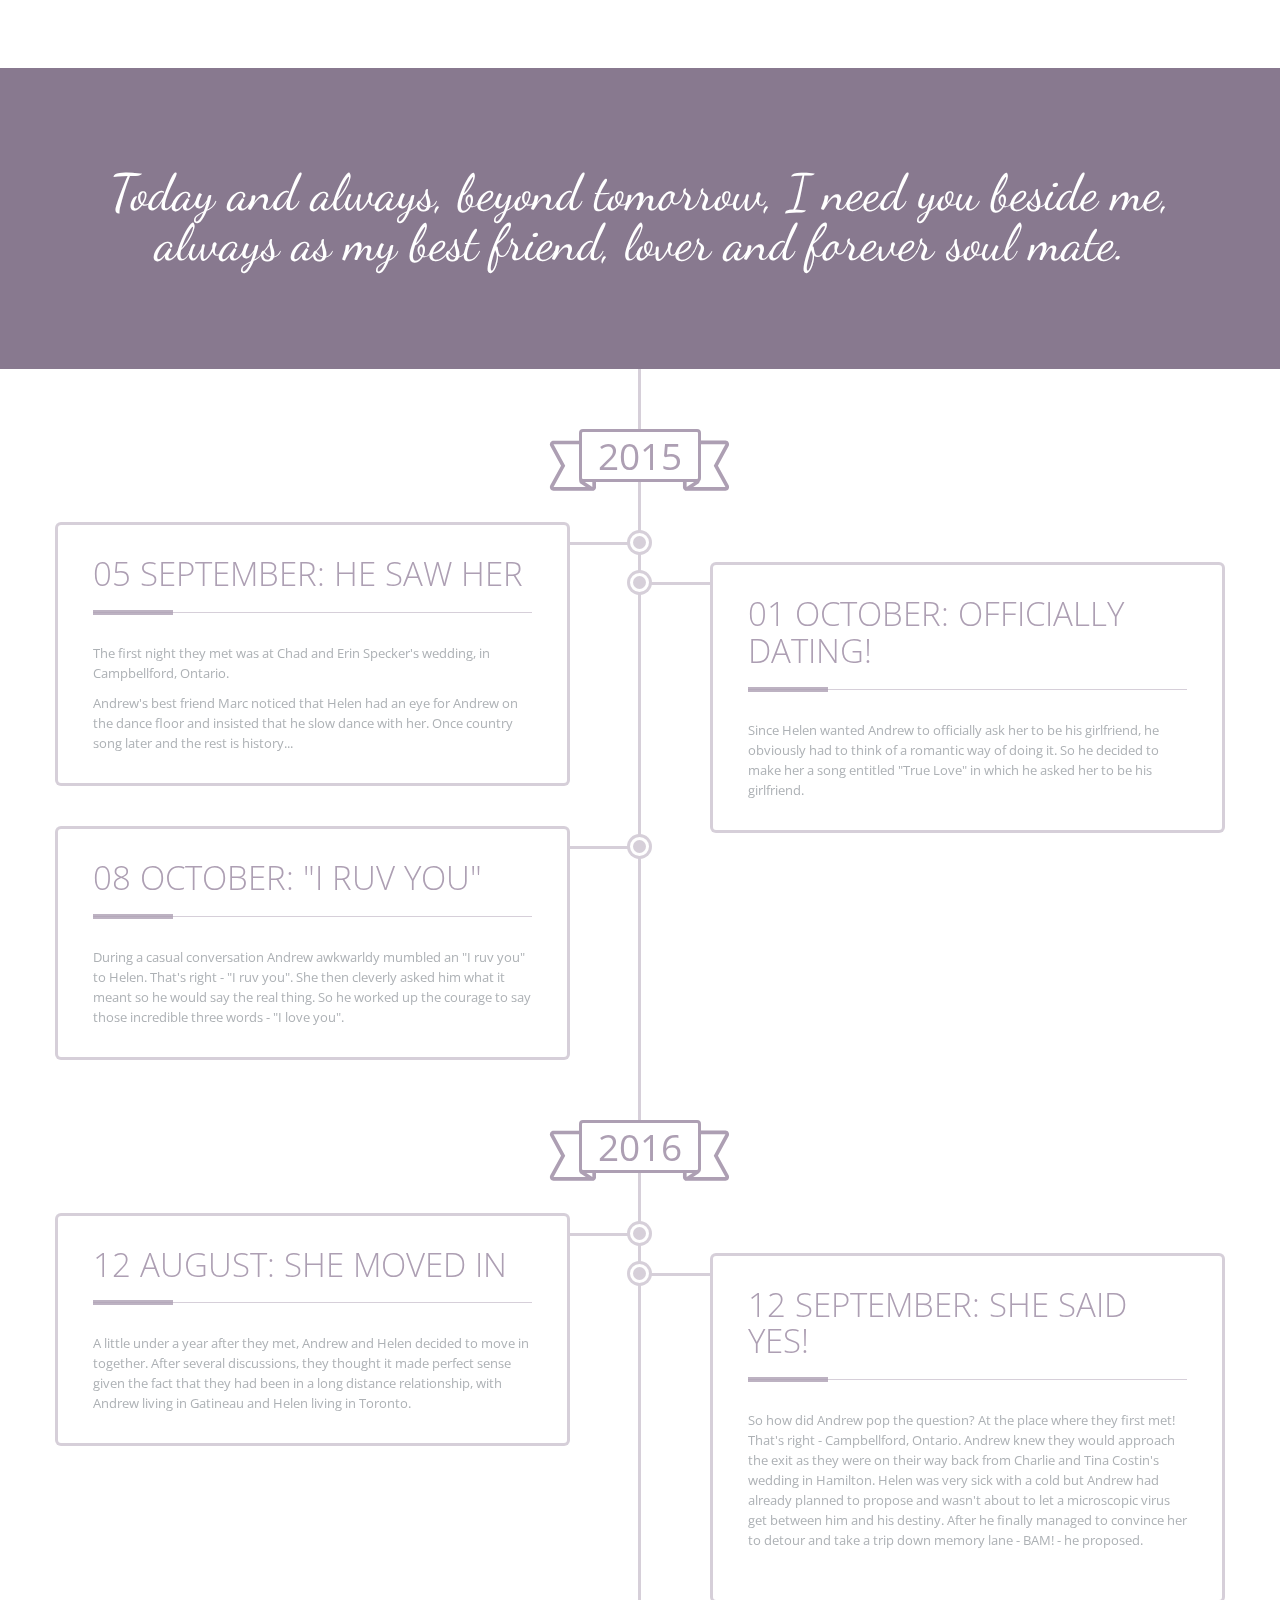
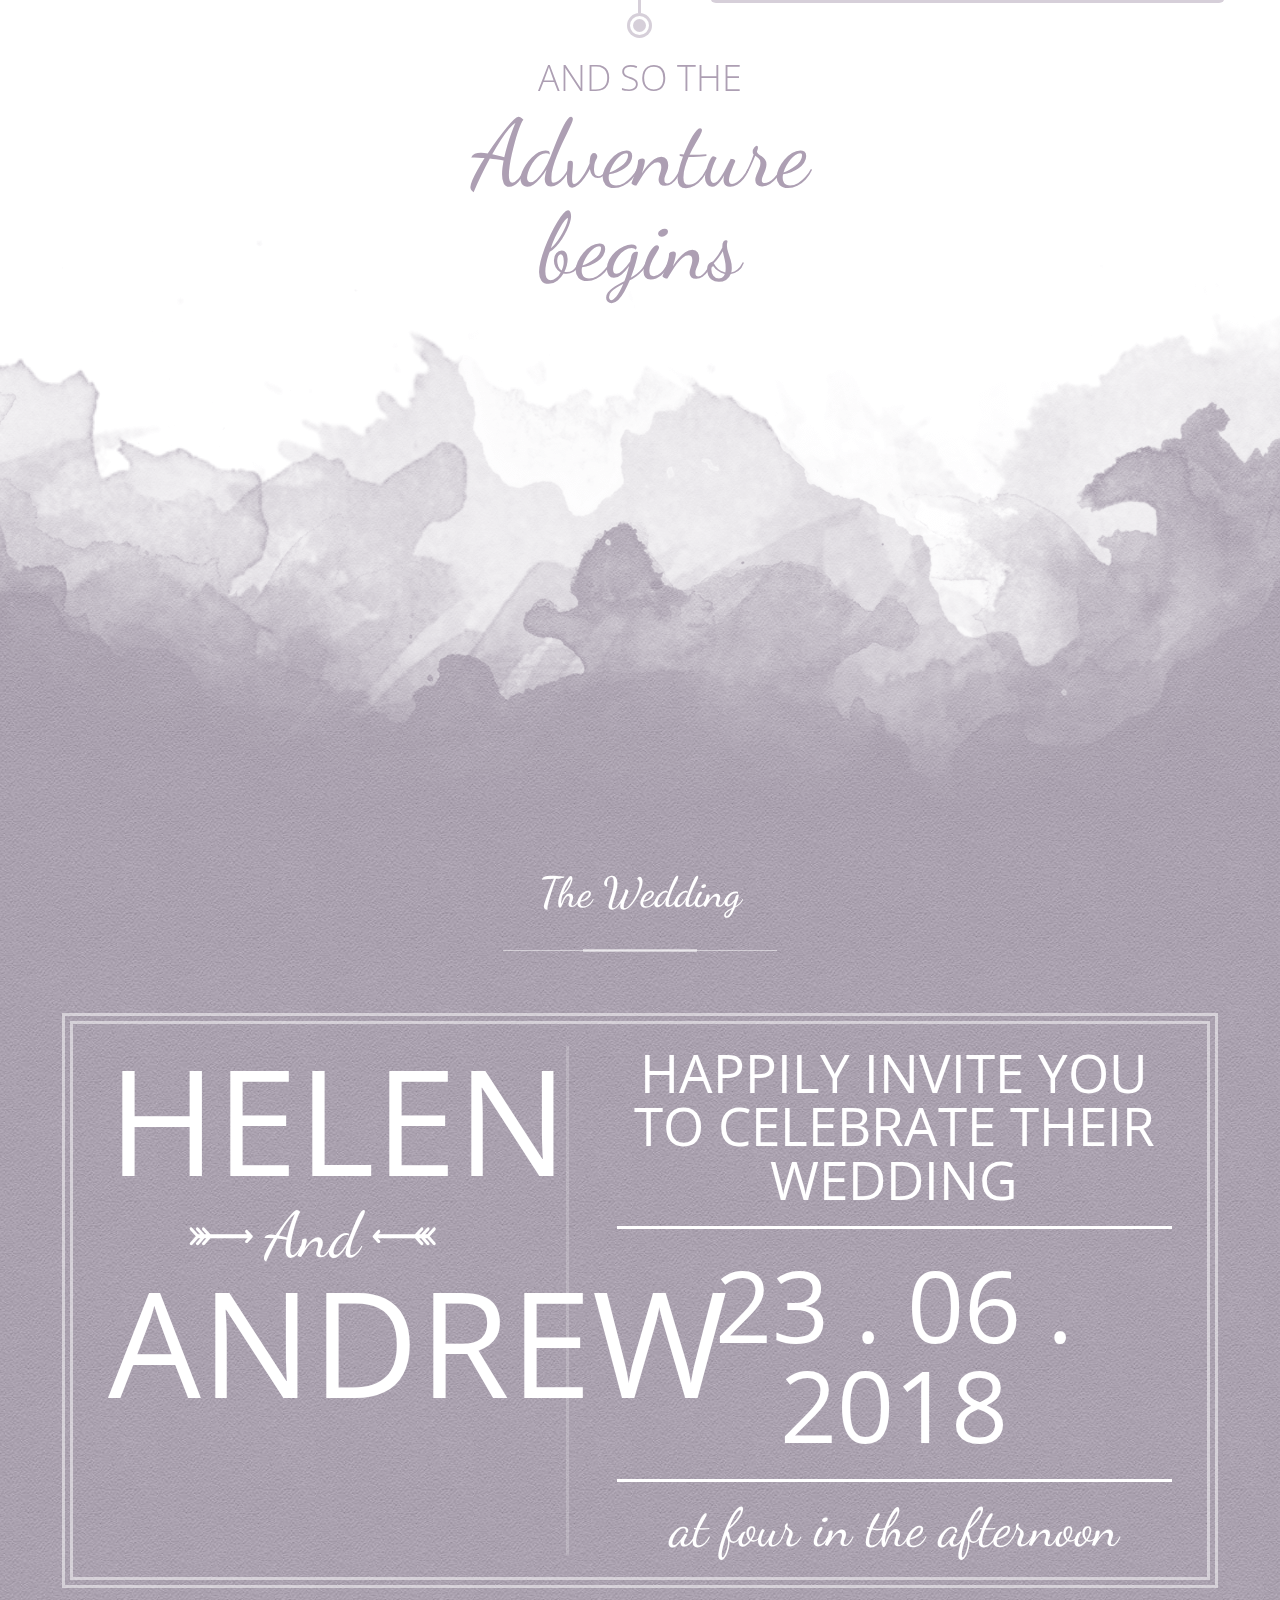
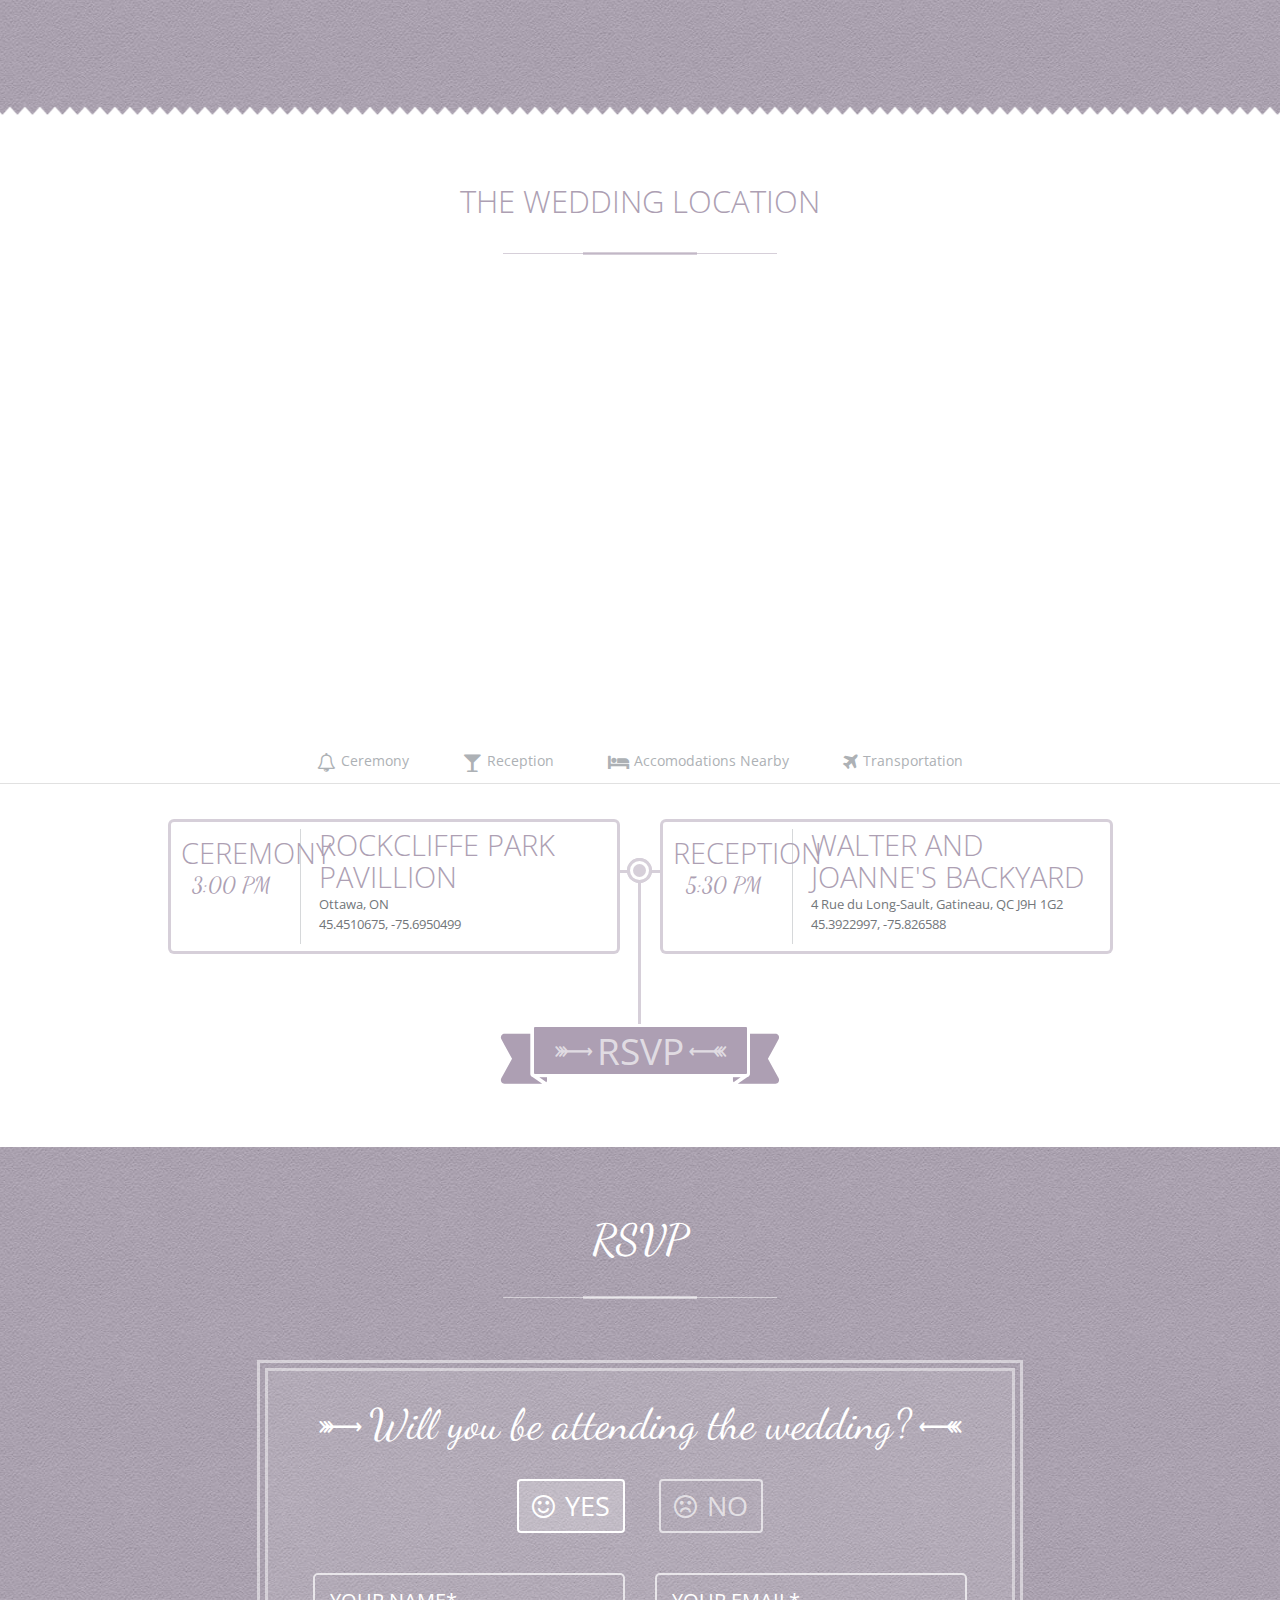
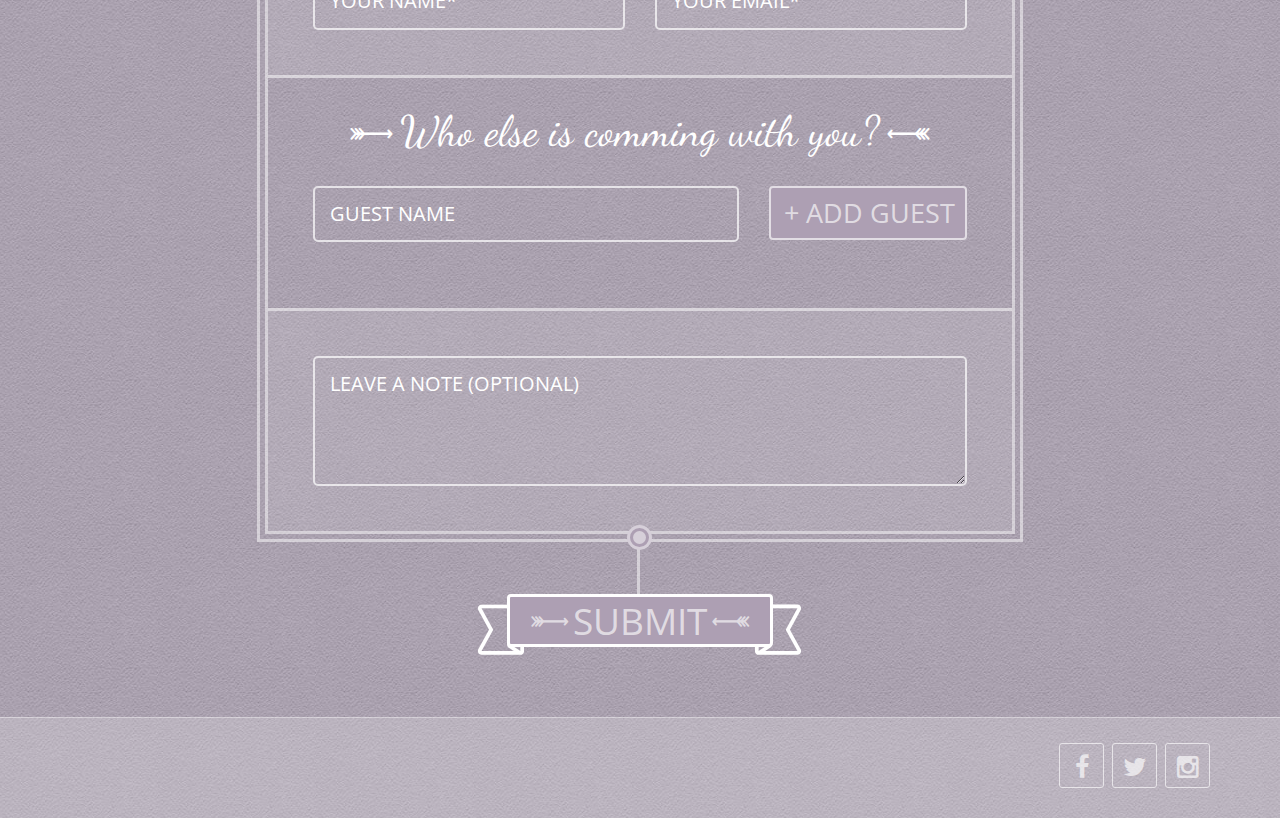
==== commit ea9ca999: "no message" ====
--- a/index.html
+++ b/index.html
@@ -411,15 +411,7 @@
 									<div class="col-md-4">
 										<button id="add_guest" class="btn btn-color add_button" data-input="guest" data-wrapper="guest_list">+ Add Guest</button>
 									</div>
-									<div id="guest_list" class="add_list col-md-12" data-count="2">
-										<div class="input-group">
-											<input type="text" class="form-control" name="guest_1" value="Jessica Johnson" />
-											<span class="input-group-addon"><i class="fa fa-trash"></i></span>
-										</div>
-										<div class="input-group">
-											<input type="text" class="form-control" name="guest_2" value="John Roberts" />
-											<span class="input-group-addon"><i class="fa fa-trash"></i></span>
-										</div>
+									<div id="guest_list" class="add_list col-md-12" data-count="0">
 									</div>
 								</section>
 								
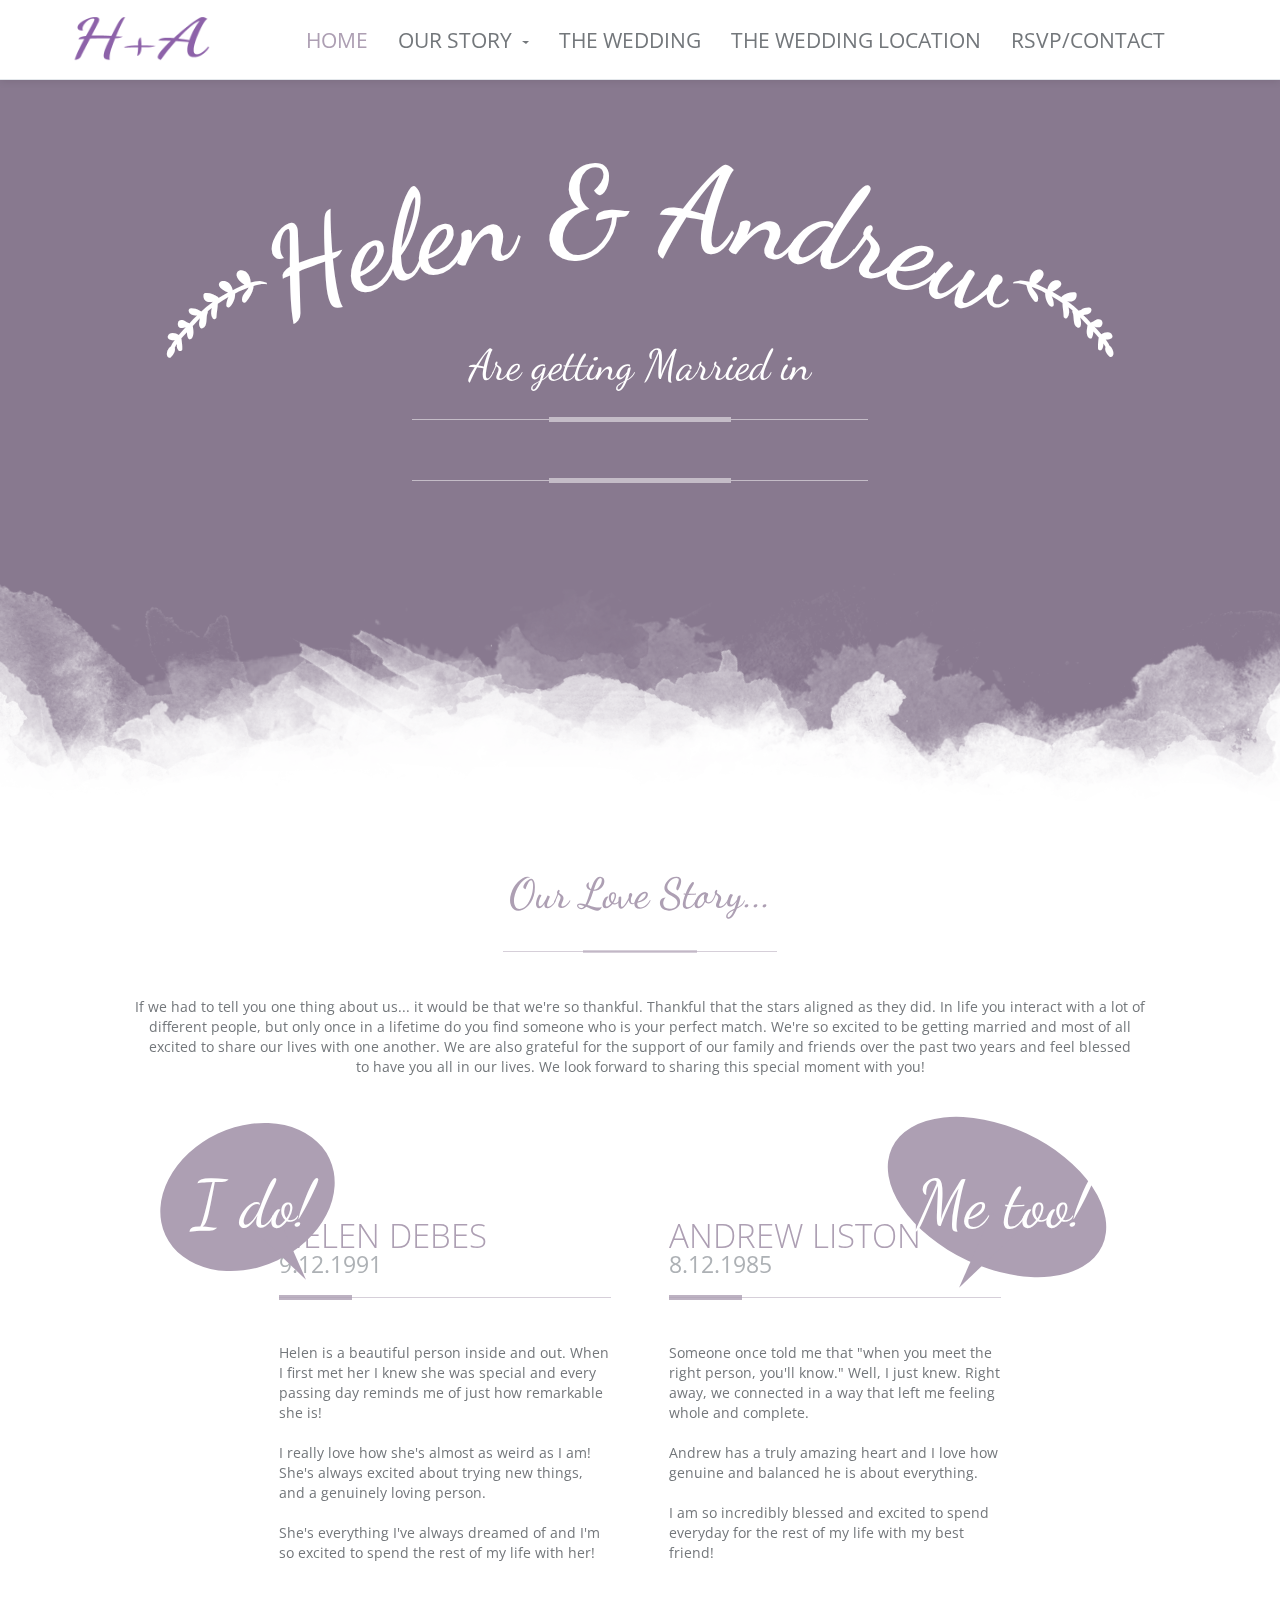
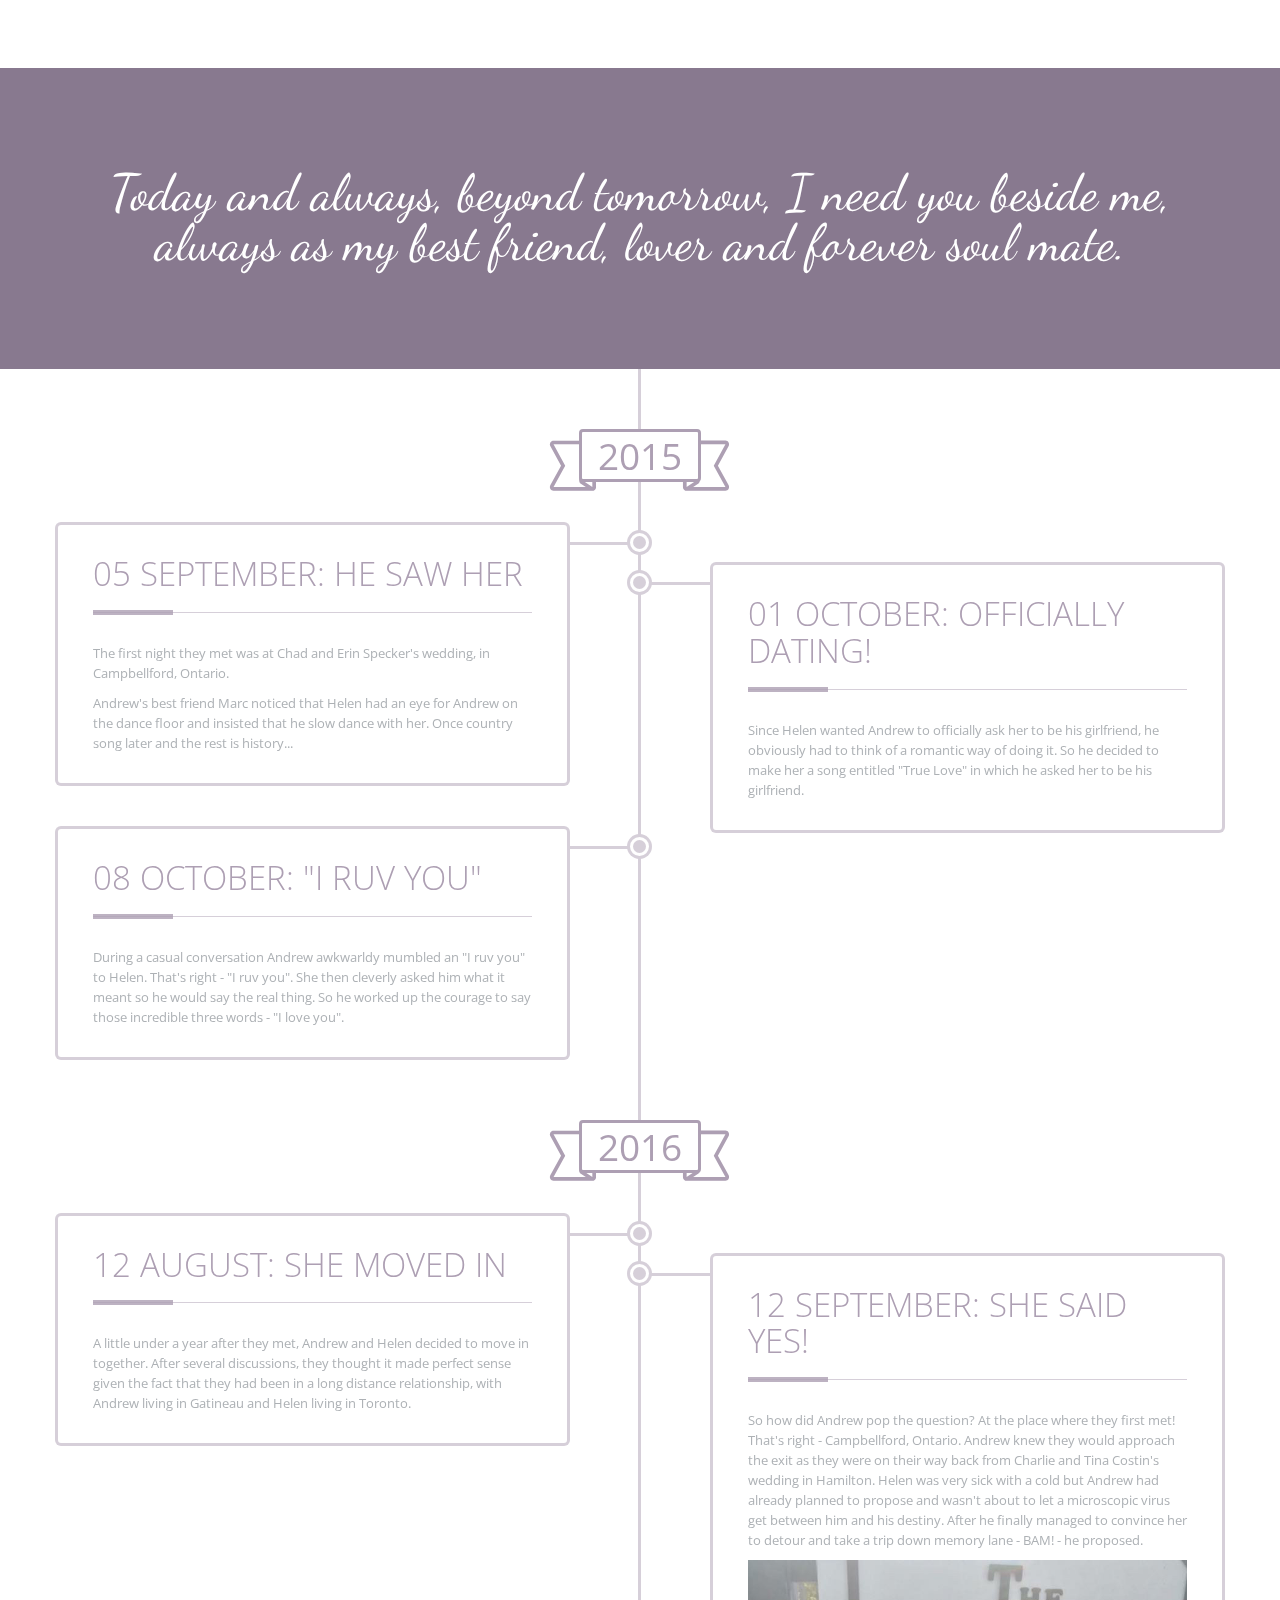
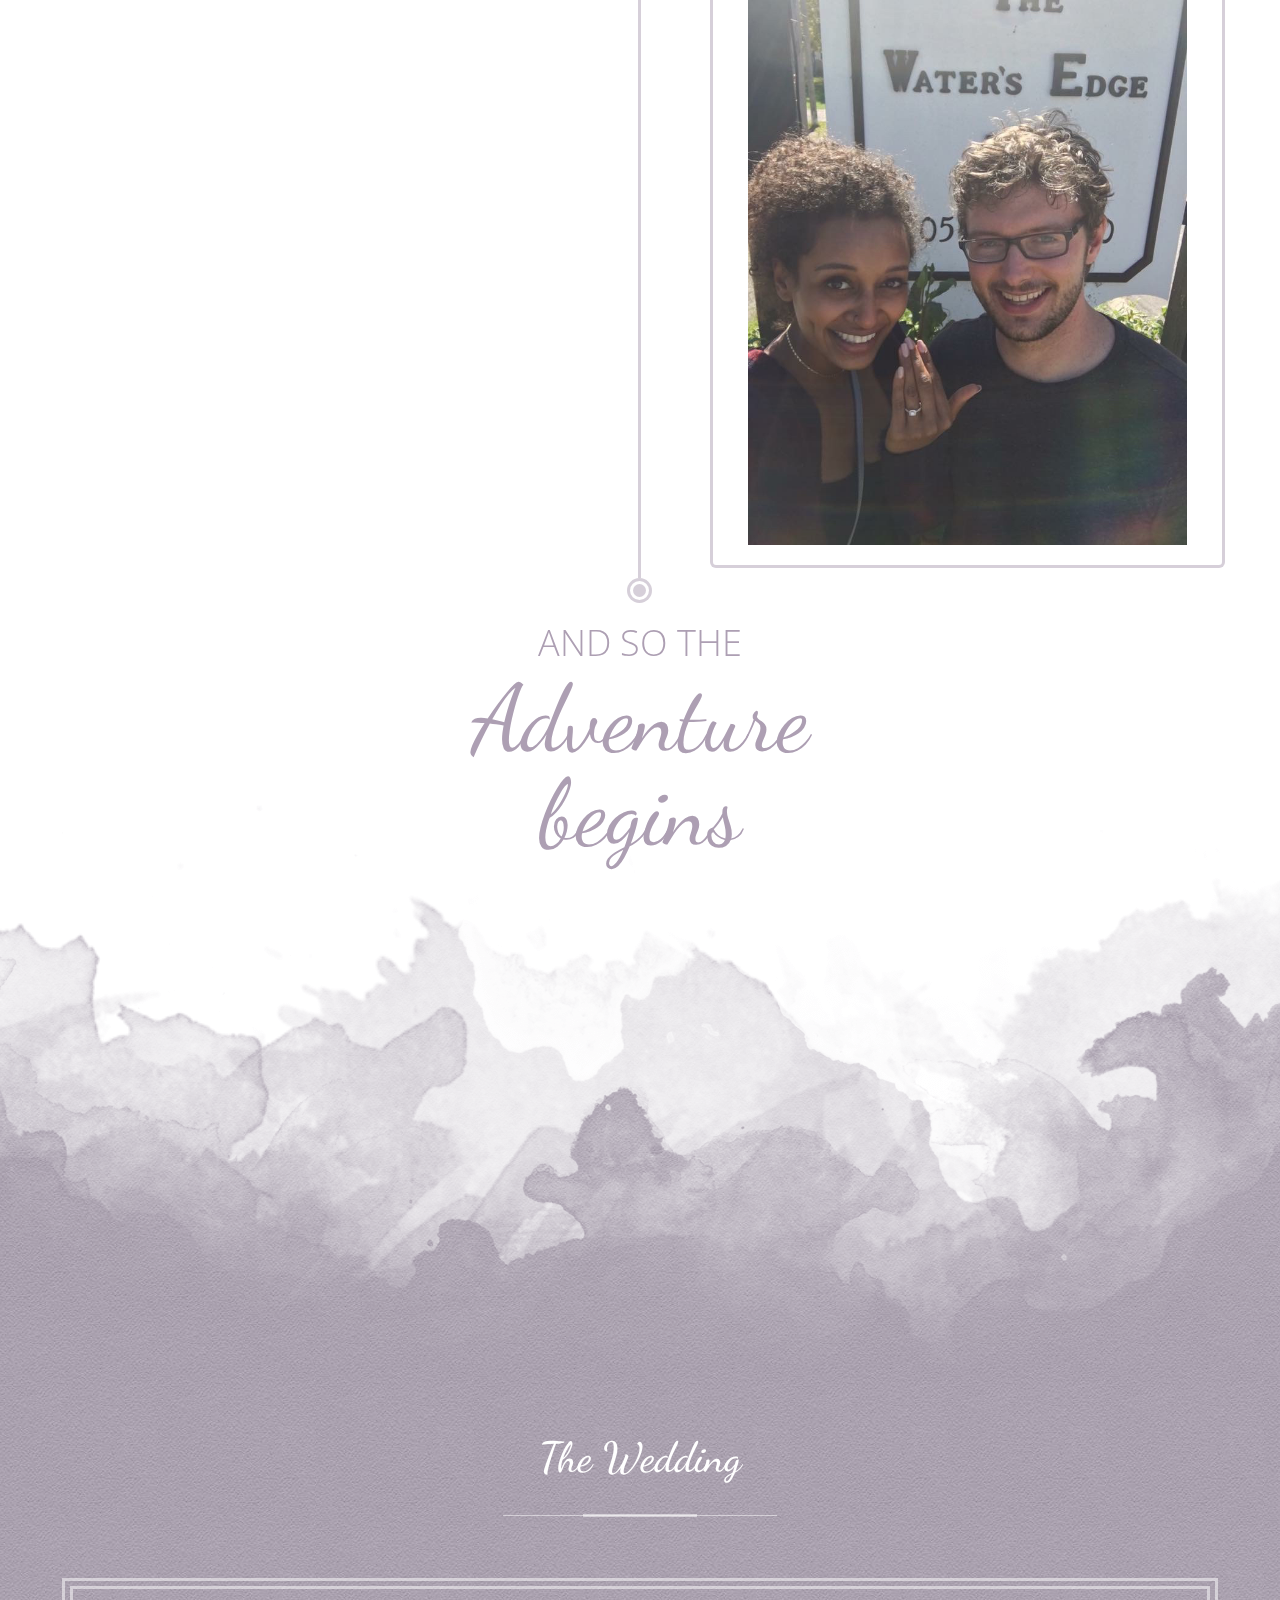
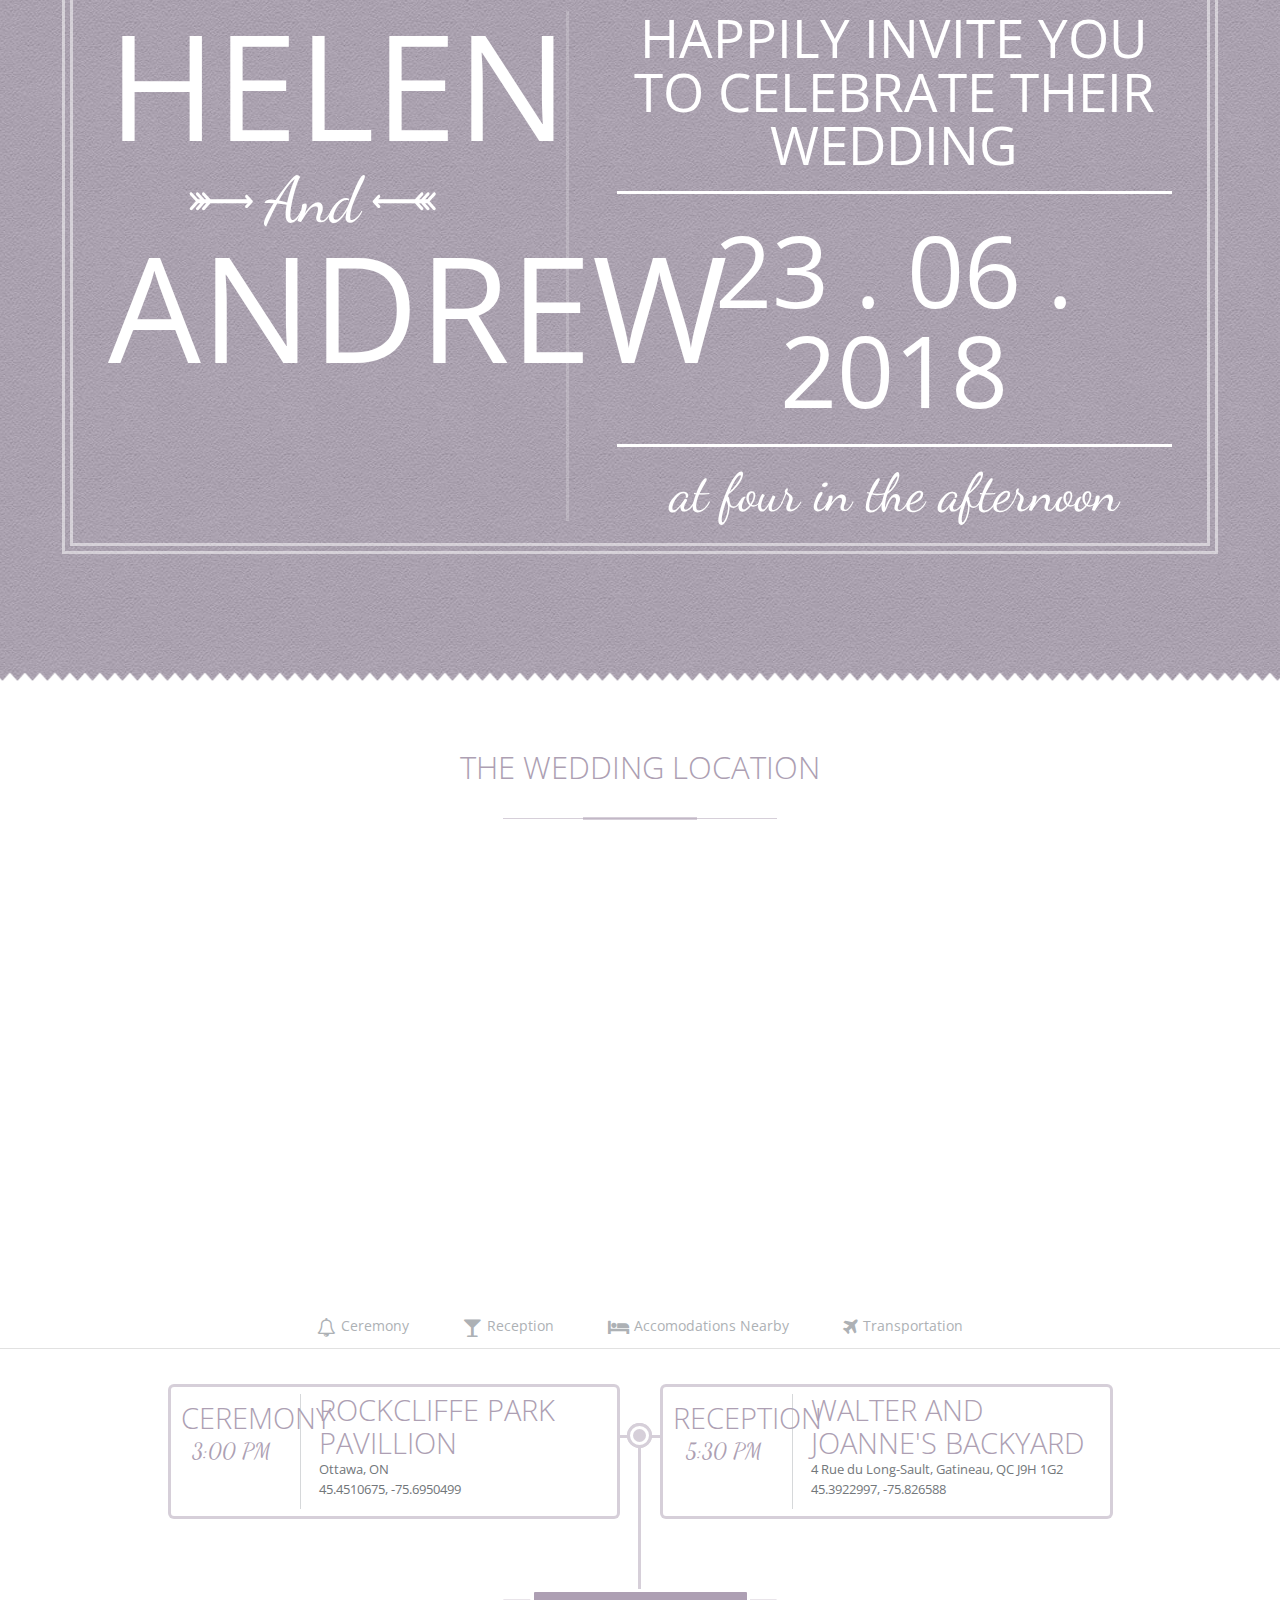
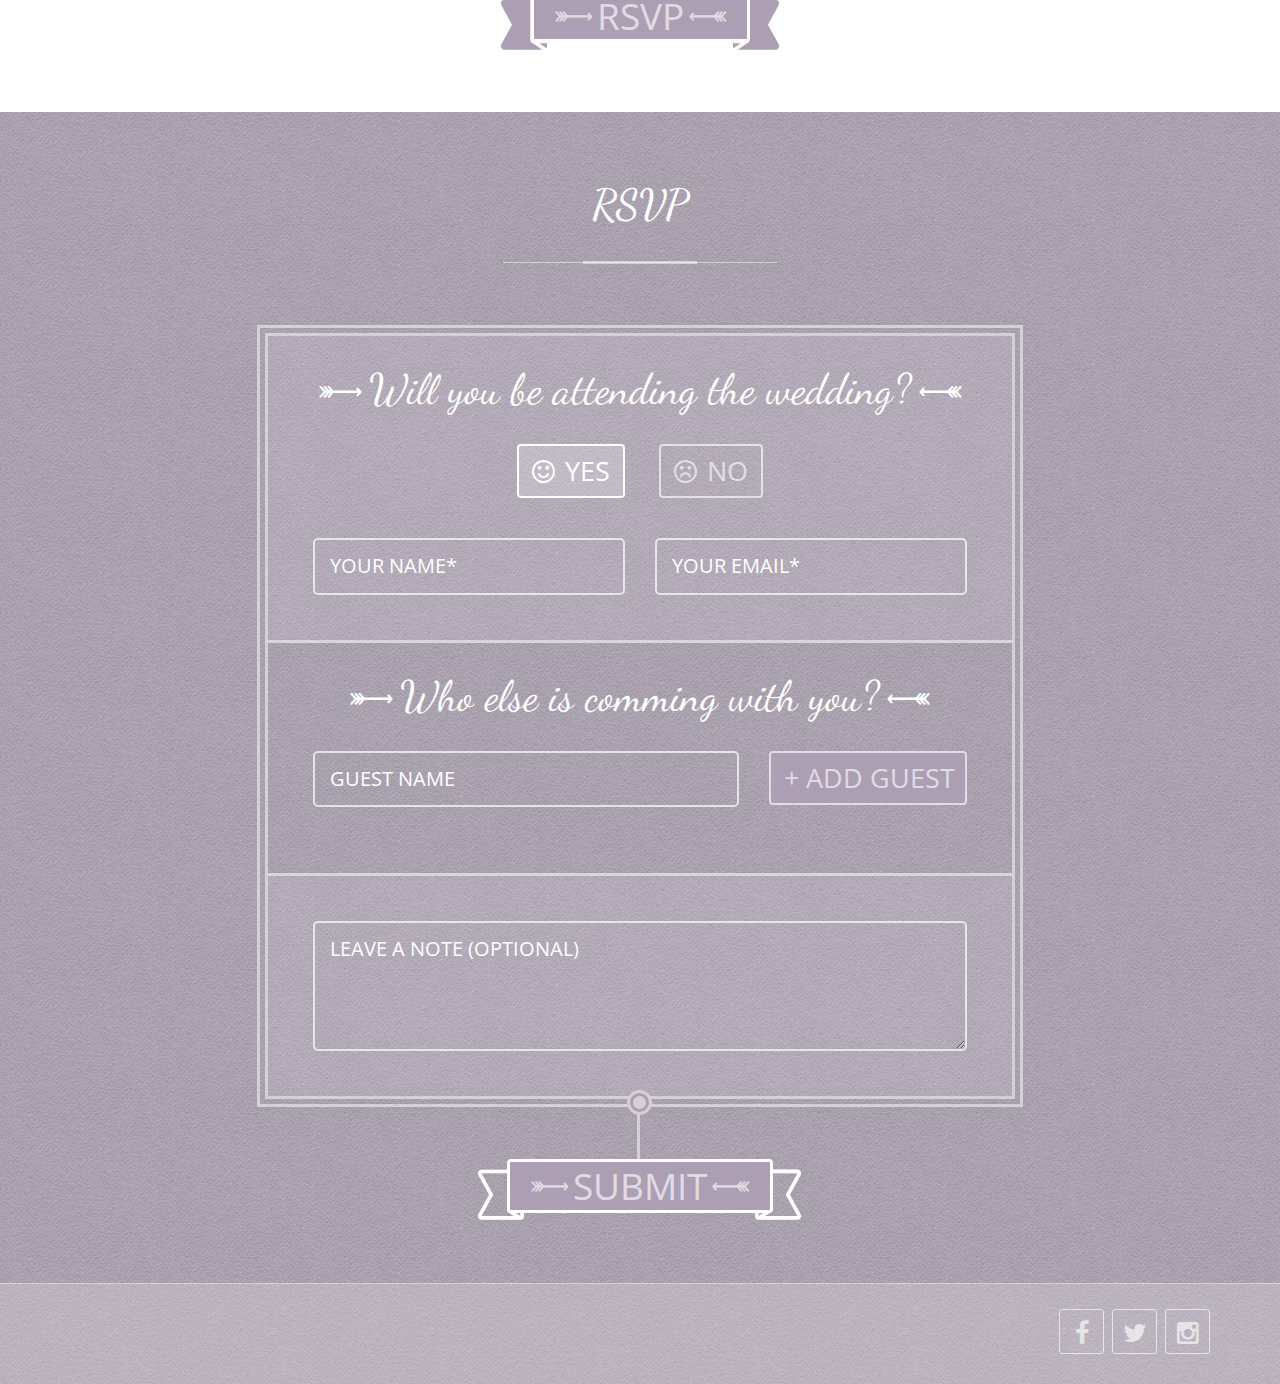
==== commit f258b431: "added engaged.jpg" ====
--- a/index.html
+++ b/index.html
@@ -74,8 +74,6 @@
 
 									<li><a href="#location">The Wedding Location</a></li>
 									
-									<li><a href="#gallery">Gallery</a></li>
-									
 									<li><a href="#rsvp">RSVP/Contact</a></li>
 								</ul>
 							</nav>
@@ -266,7 +264,7 @@
 							<div class="event_panel">
 								<h3>12 September: She said yes!</h3>
 								<p>So how did Andrew pop the question? At the place where they first met! That's right - Campbellford, Ontario. Andrew knew they would approach the exit as they were on their way back from Charlie and Tina Costin's wedding in Hamilton. Helen was very sick with a cold but Andrew had already planned to propose and wasn't about to let a microscopic virus get between him and his destiny. After he finally managed to convince her to detour and take a trip down memory lane - BAM! - he proposed.  </p>
-								<img src="https://placehold.it/750x520" alt="" />
+								<img src="images/Engaged.jpg" alt="" />
 							</div>
 						</div>
 					</div>
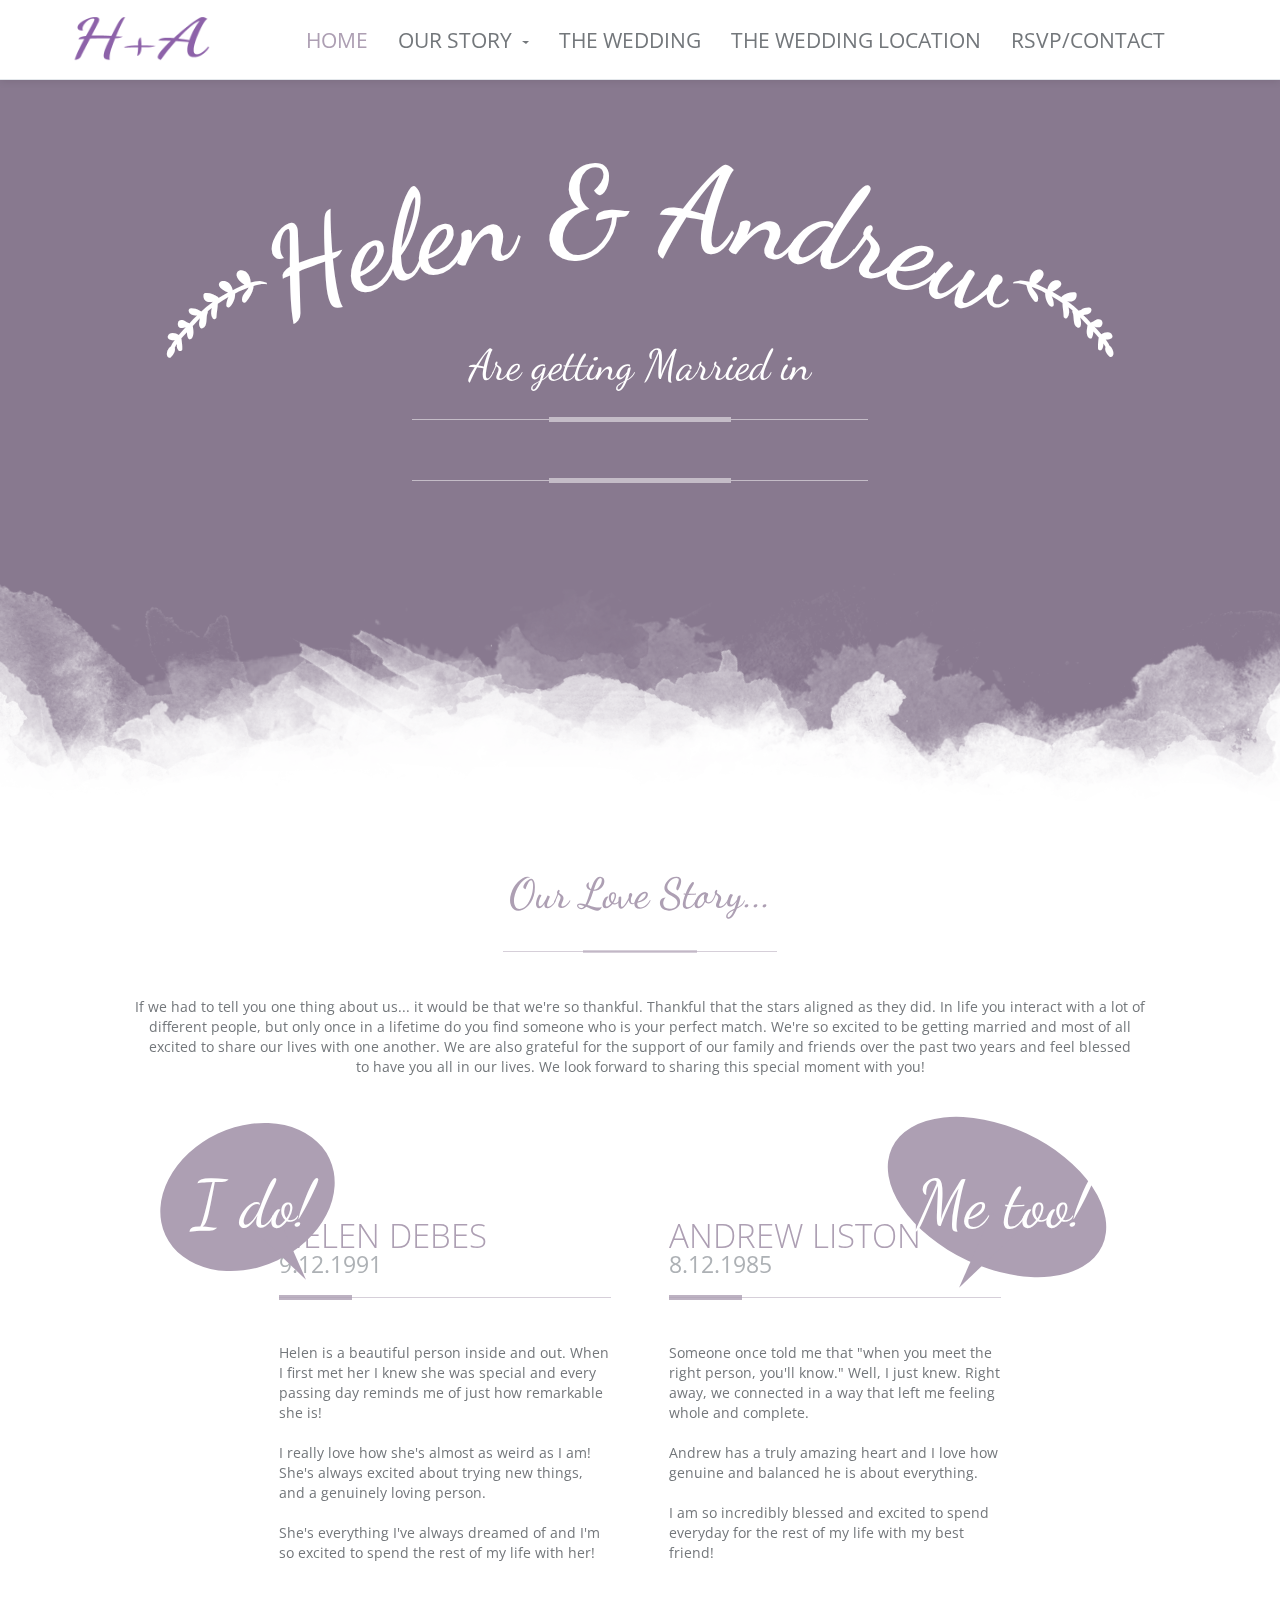
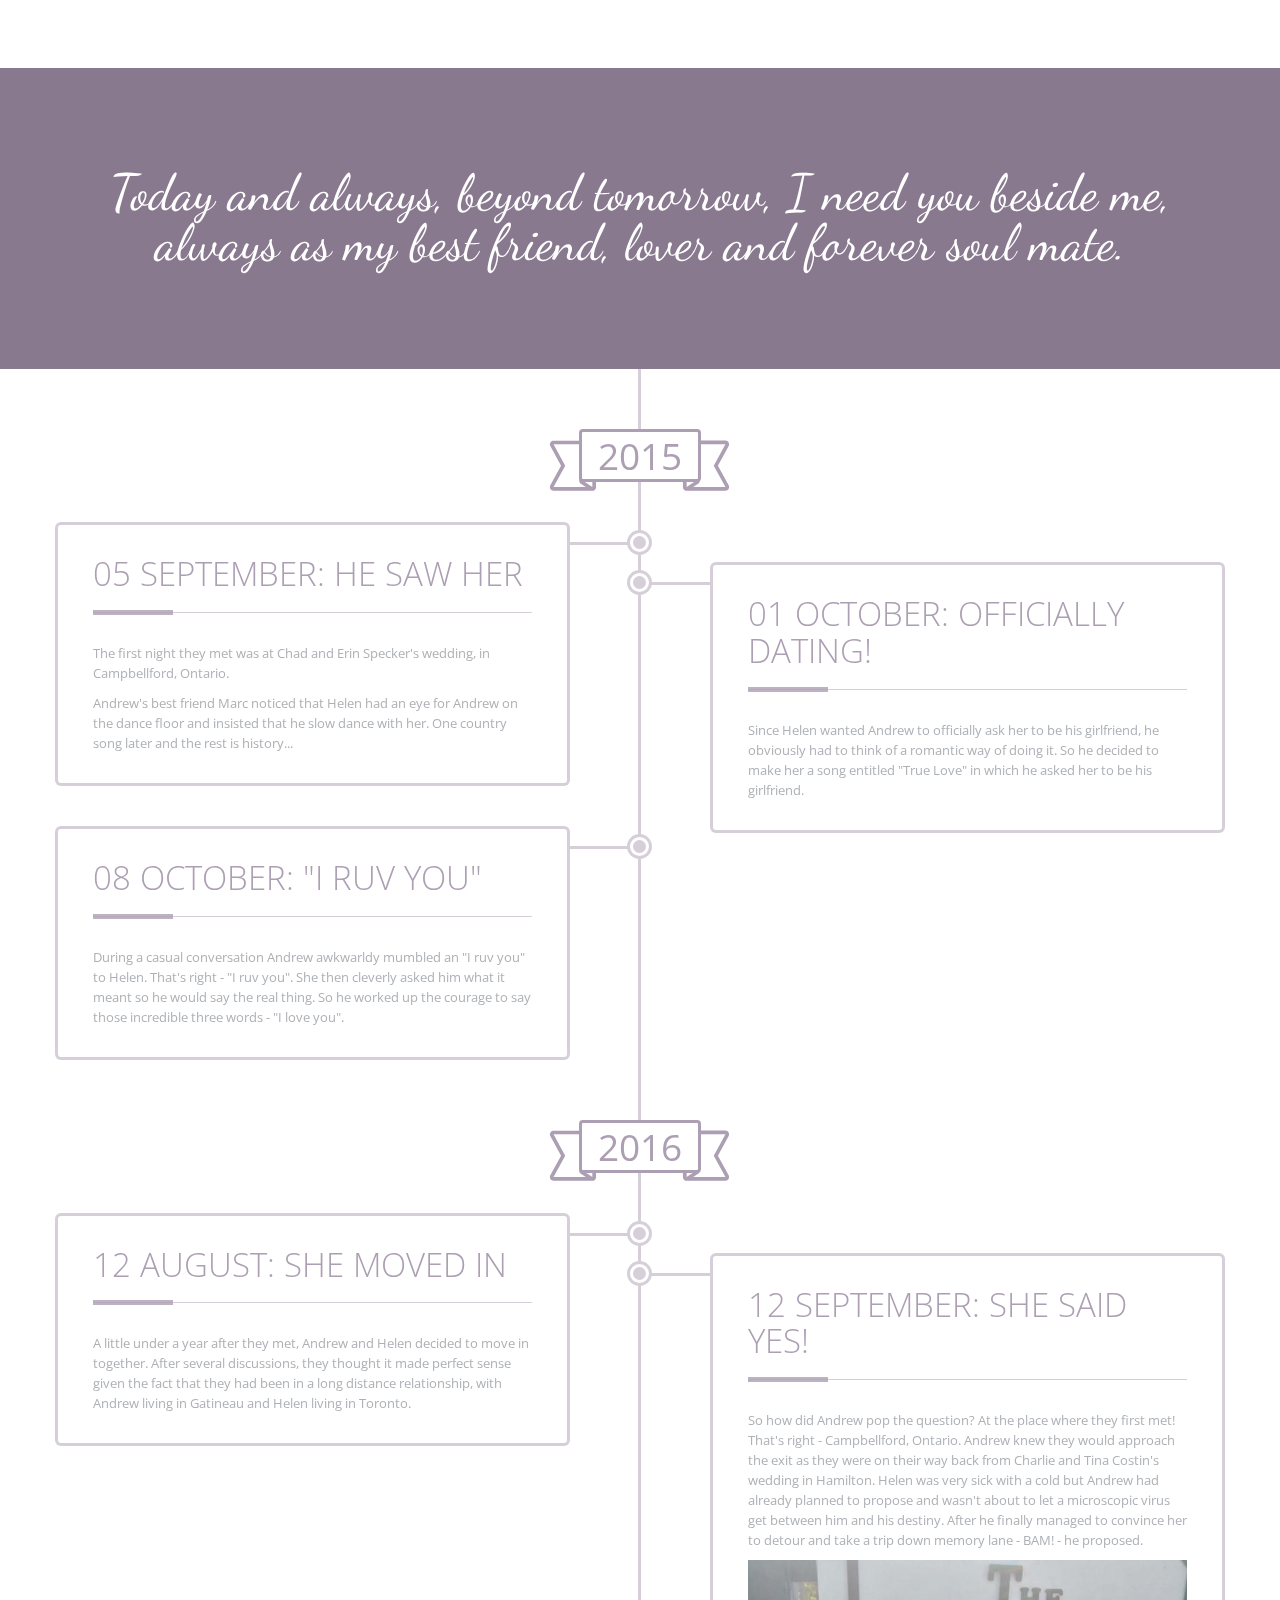
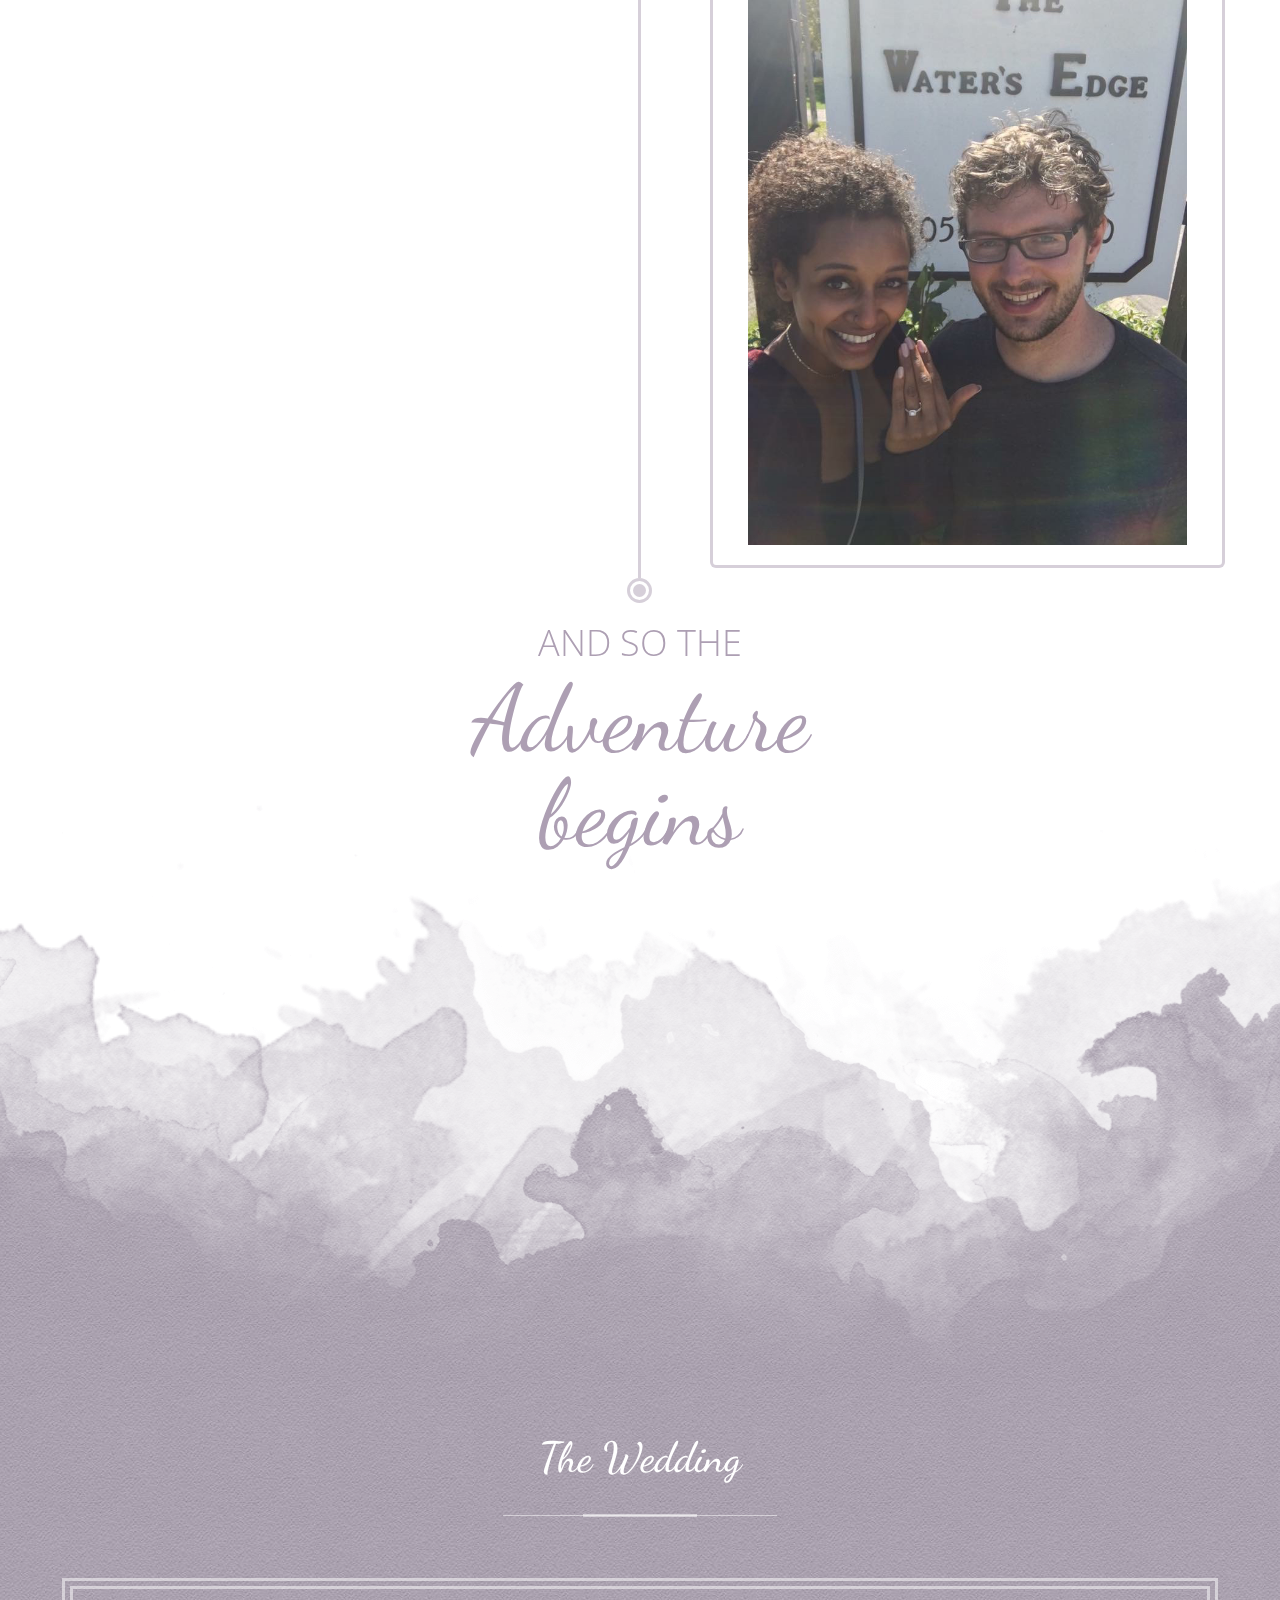
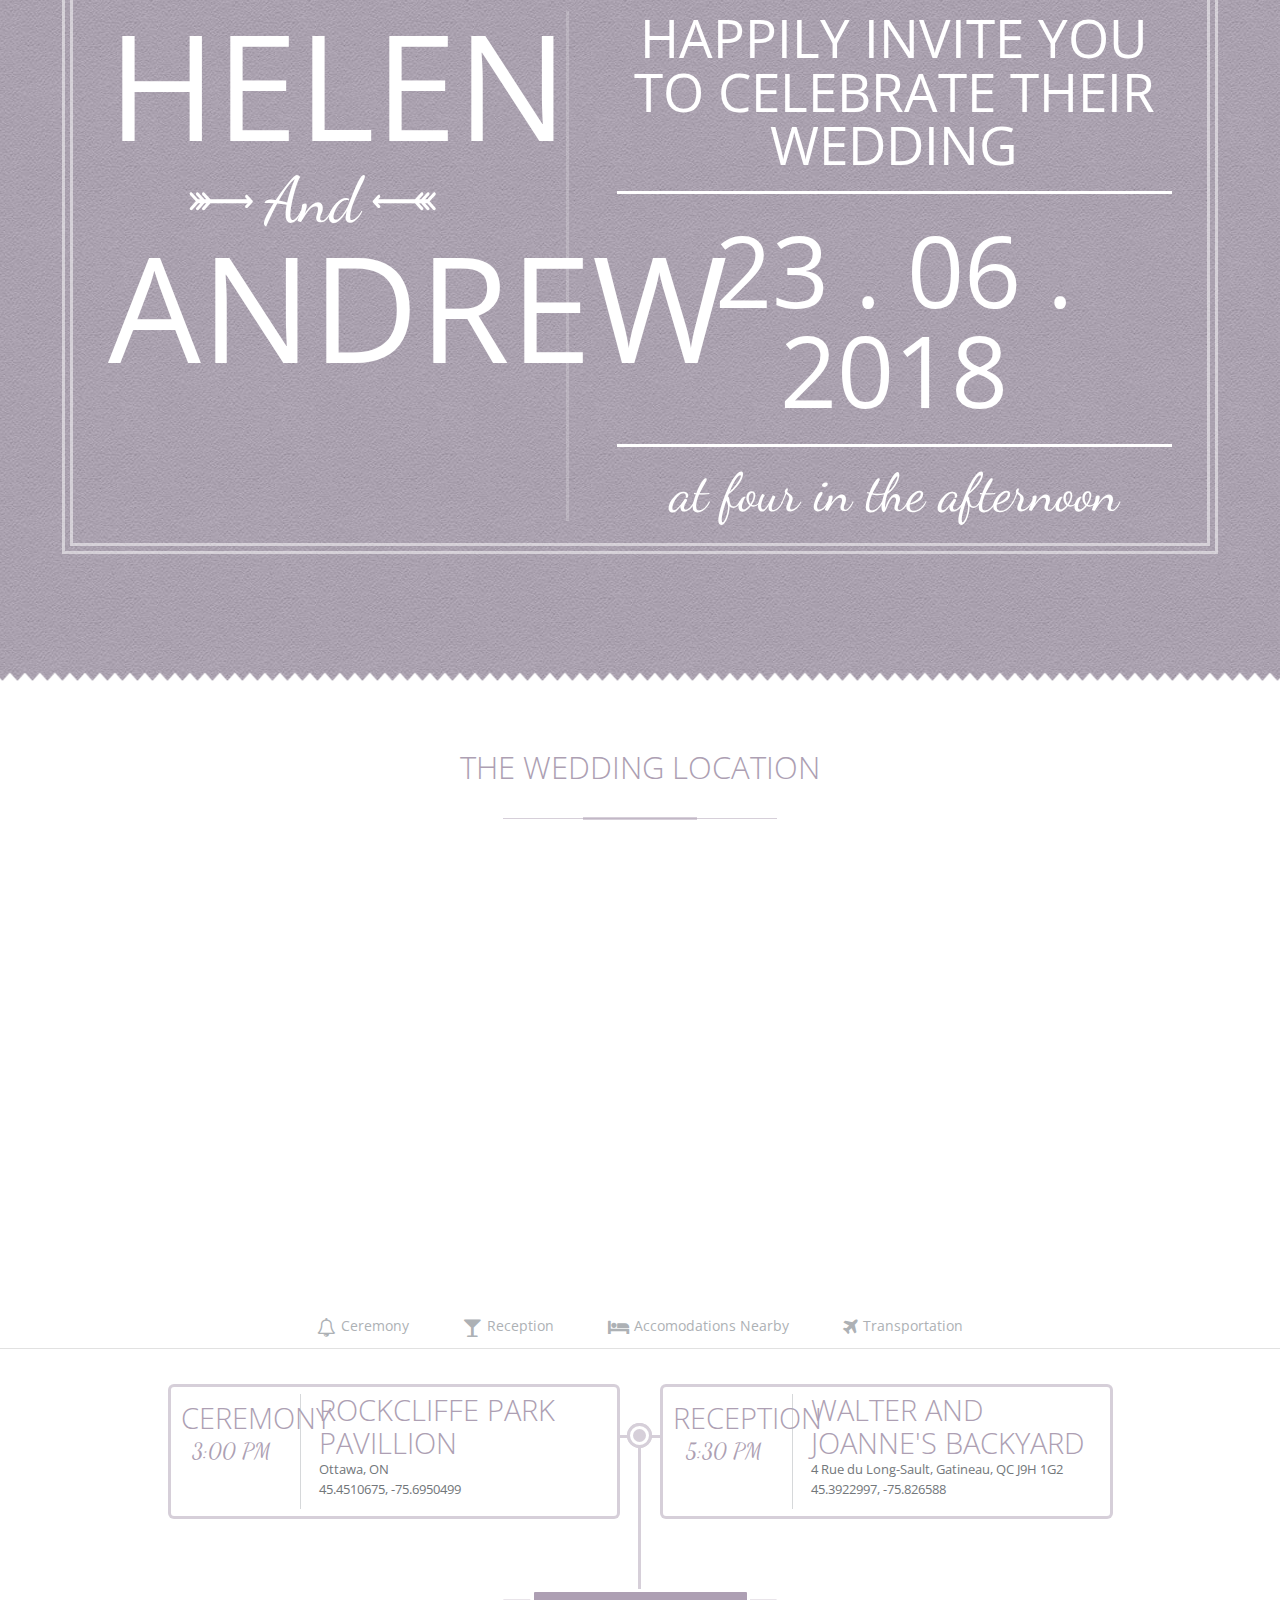
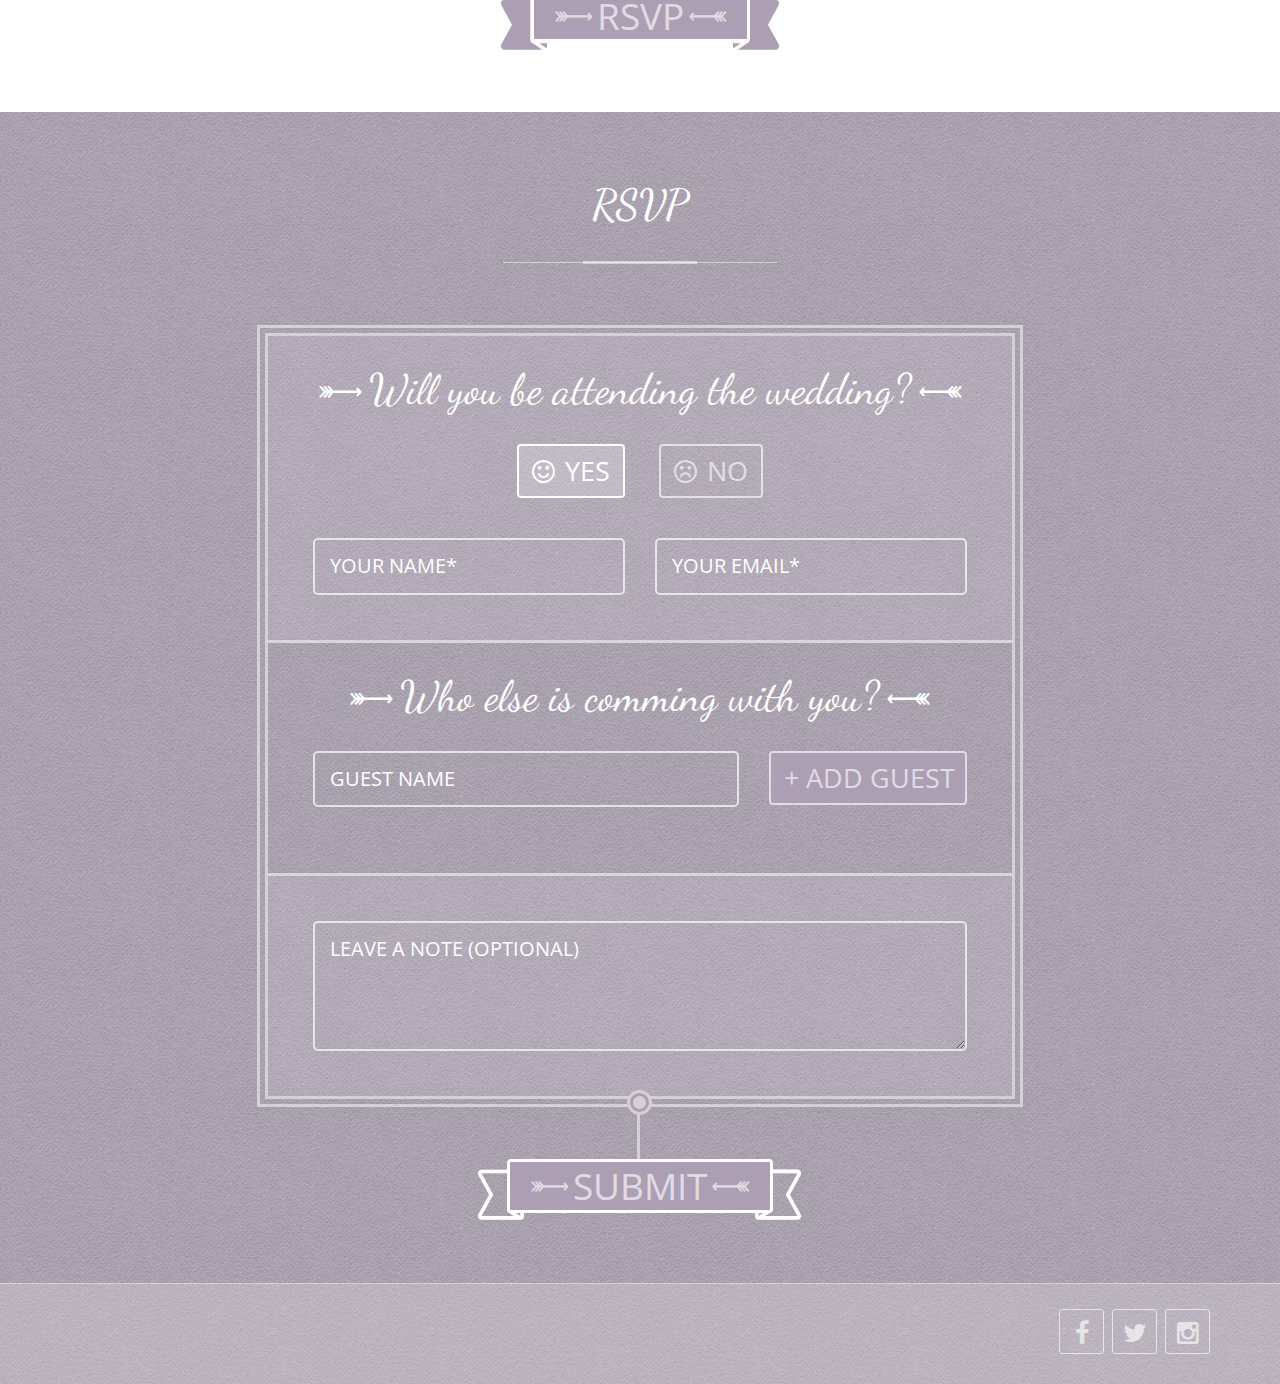
==== commit a8012612: "fixed typo" ====
--- a/index.html
+++ b/index.html
@@ -233,7 +233,7 @@
 							<div class="event_panel">
 								<h3>05 September: He saw Her</h3>
 								<p>The first night they met was at Chad and Erin Specker's wedding, in Campbellford, Ontario.</p>
-								<p>Andrew's best friend Marc noticed that Helen had an eye for Andrew on the dance floor and insisted that he slow dance with her. Once country song later and the rest is history...</p>
+								<p>Andrew's best friend Marc noticed that Helen had an eye for Andrew on the dance floor and insisted that he slow dance with her. One country song later and the rest is history...</p>
 							</div>
 						</div>
 						
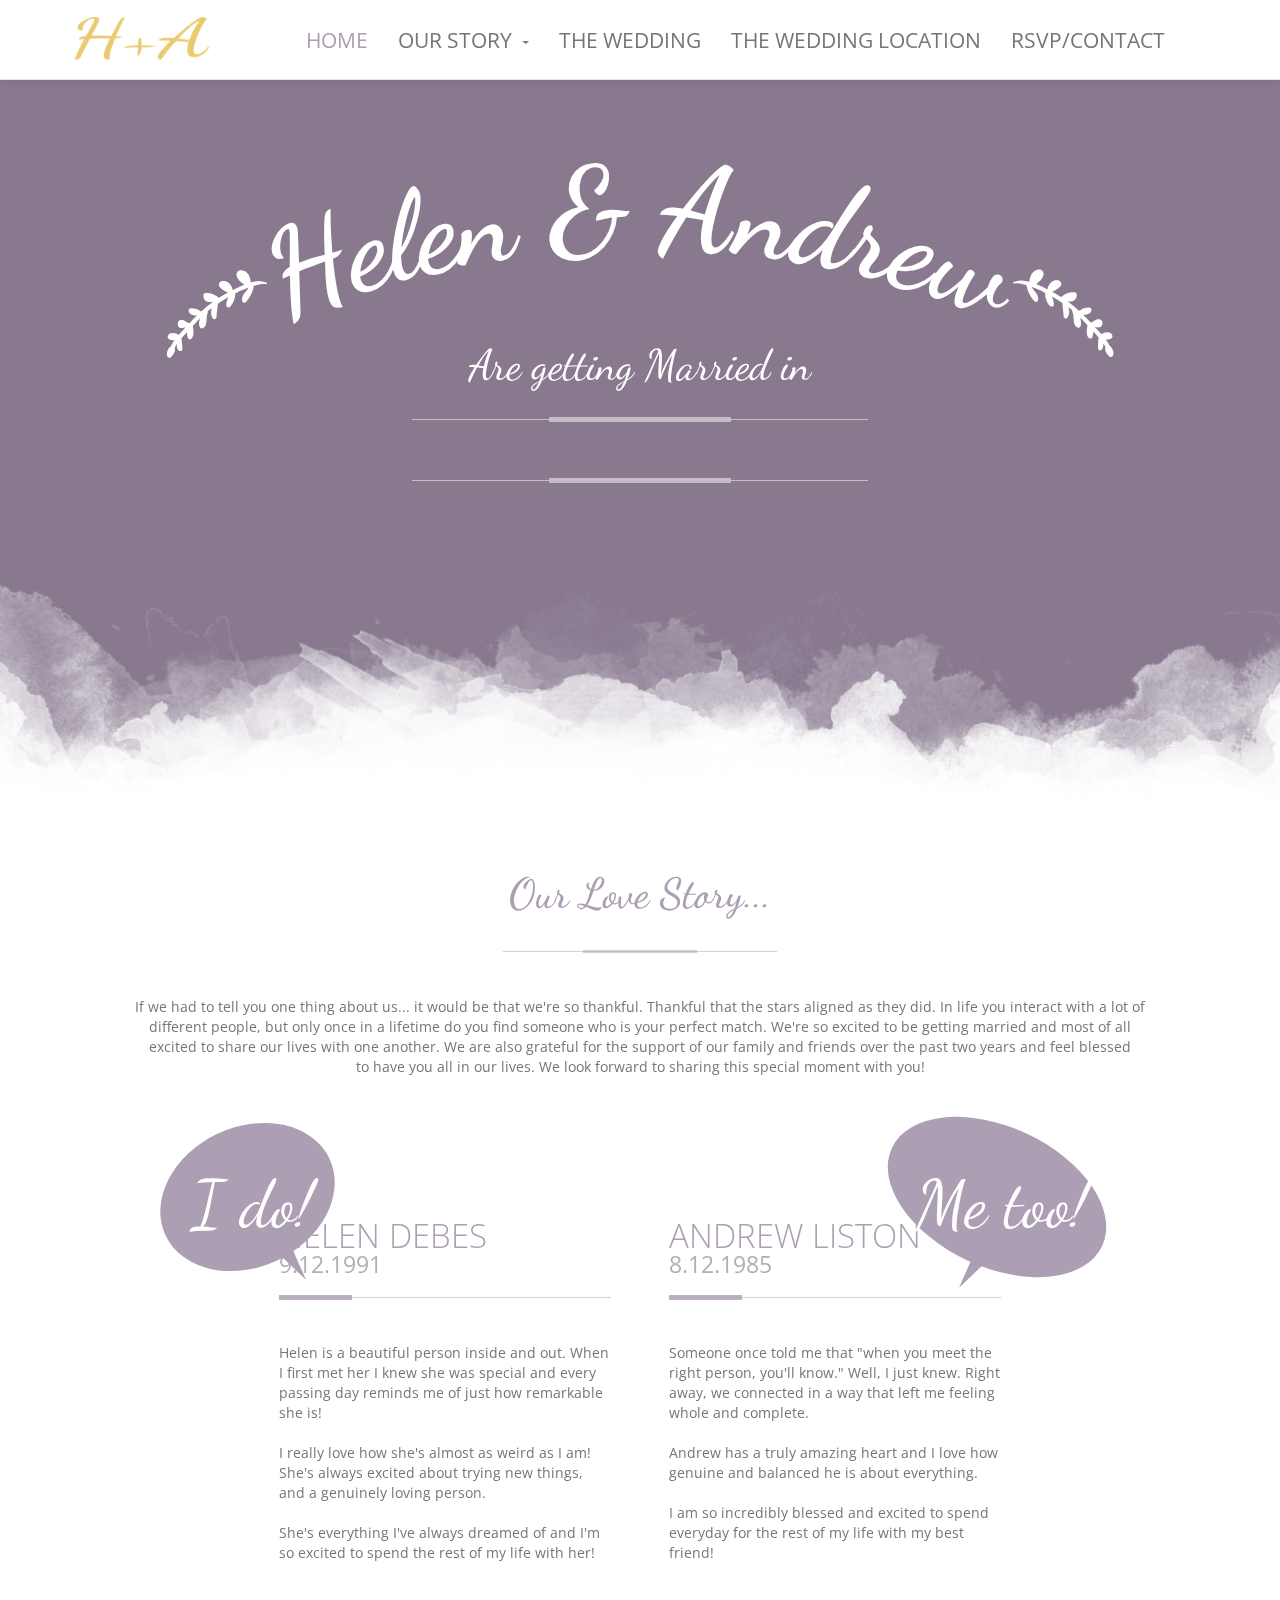
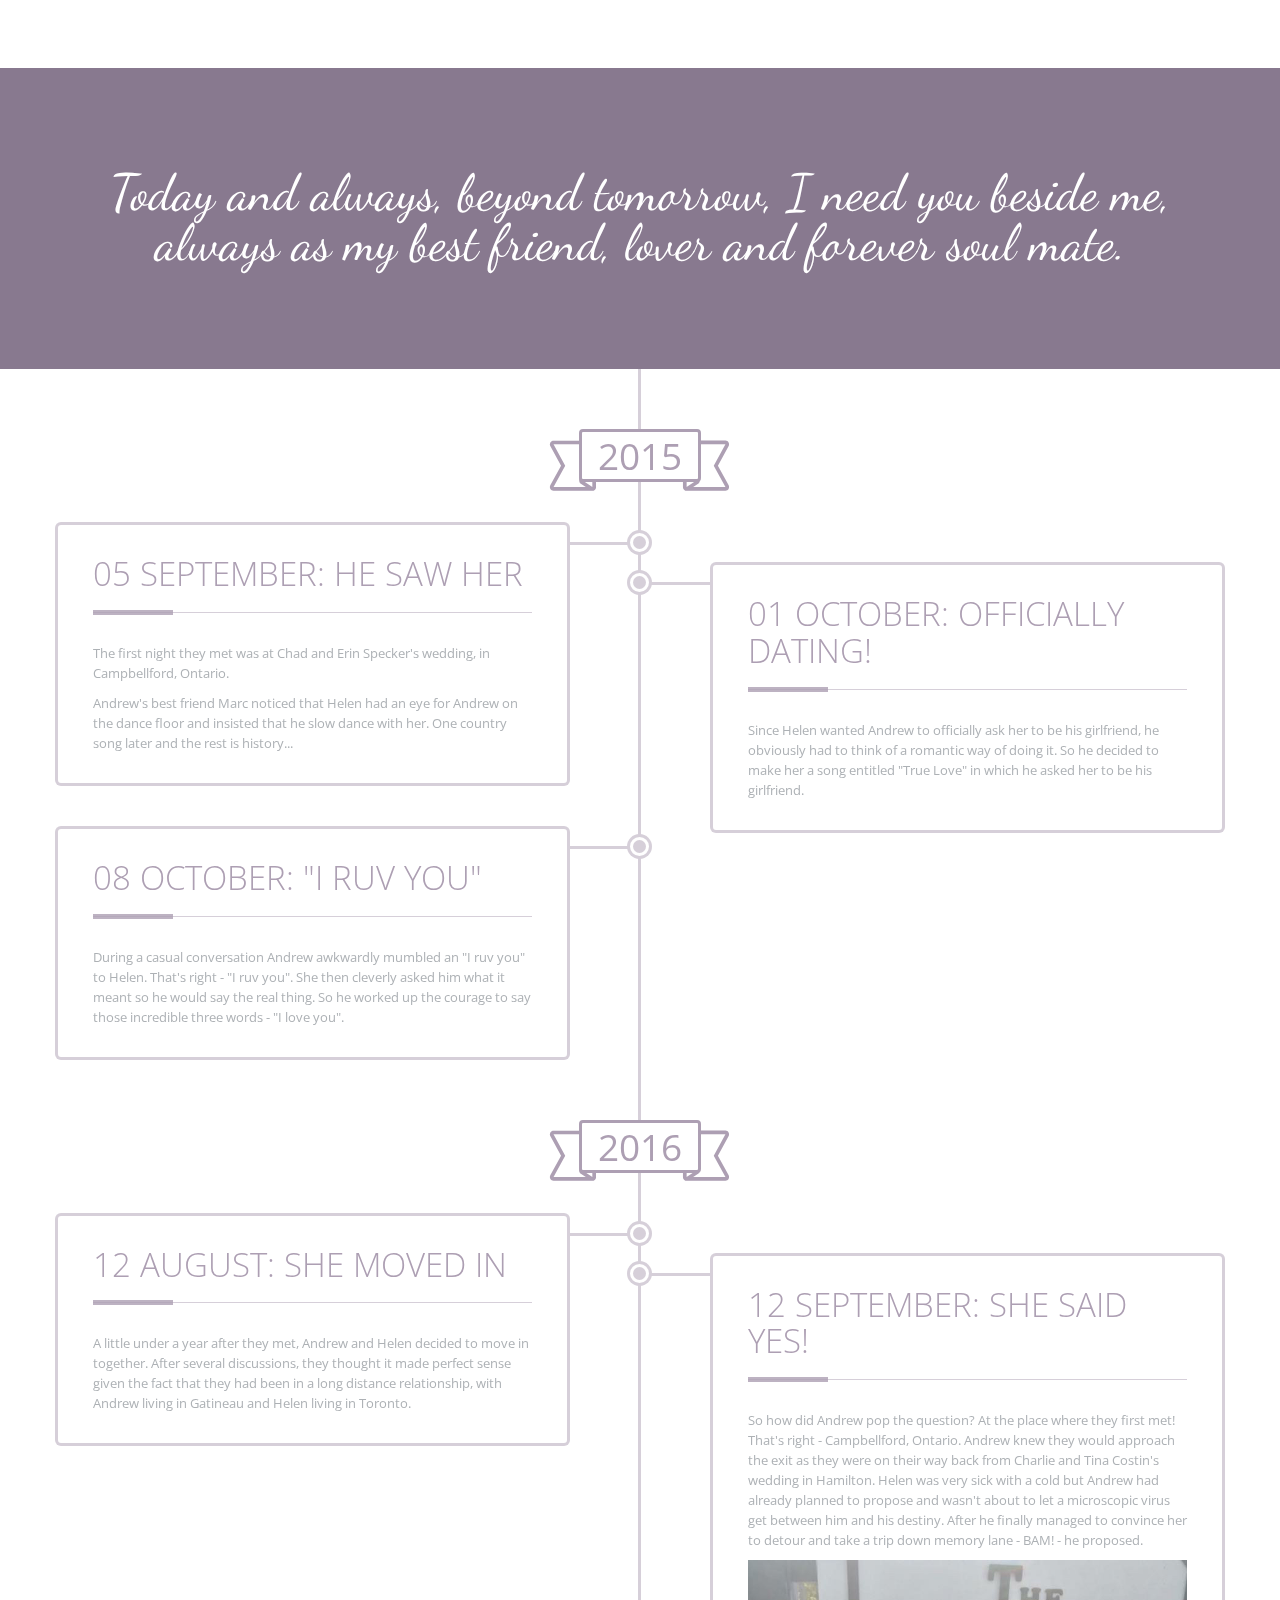
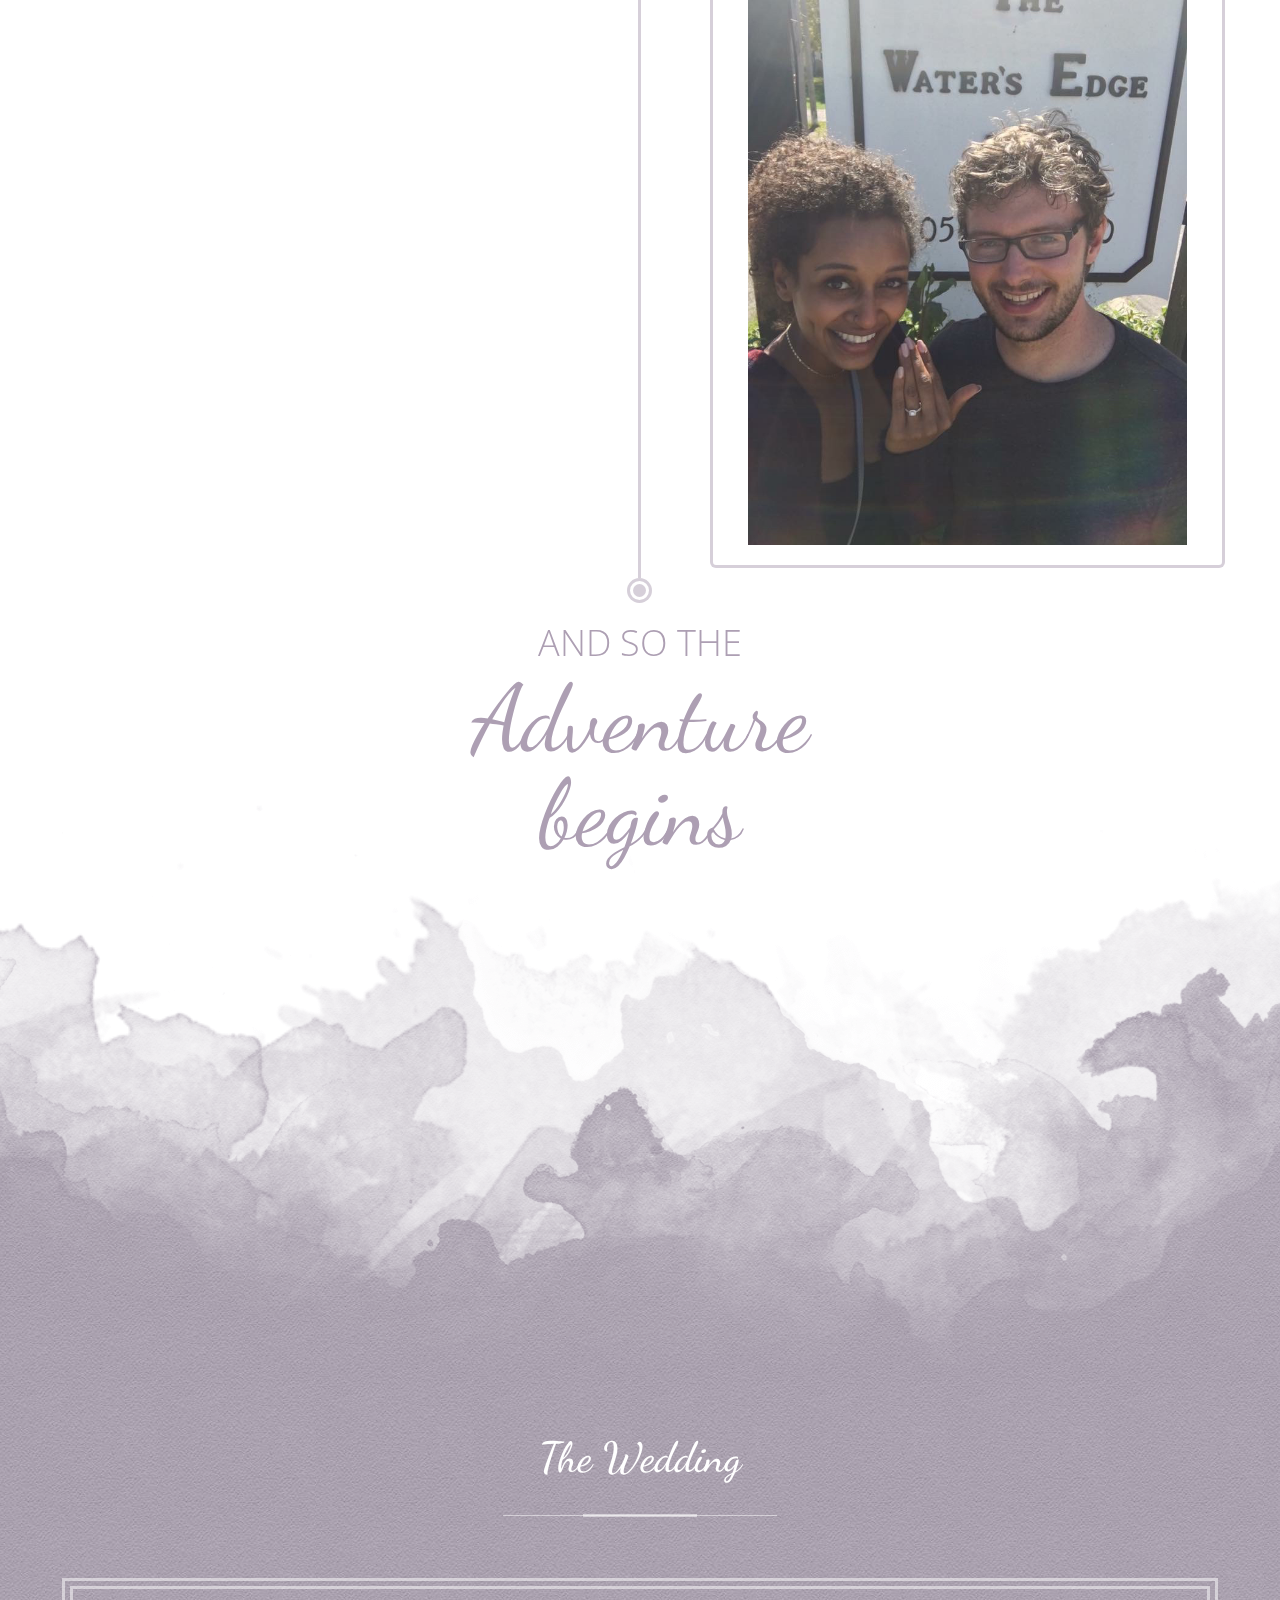
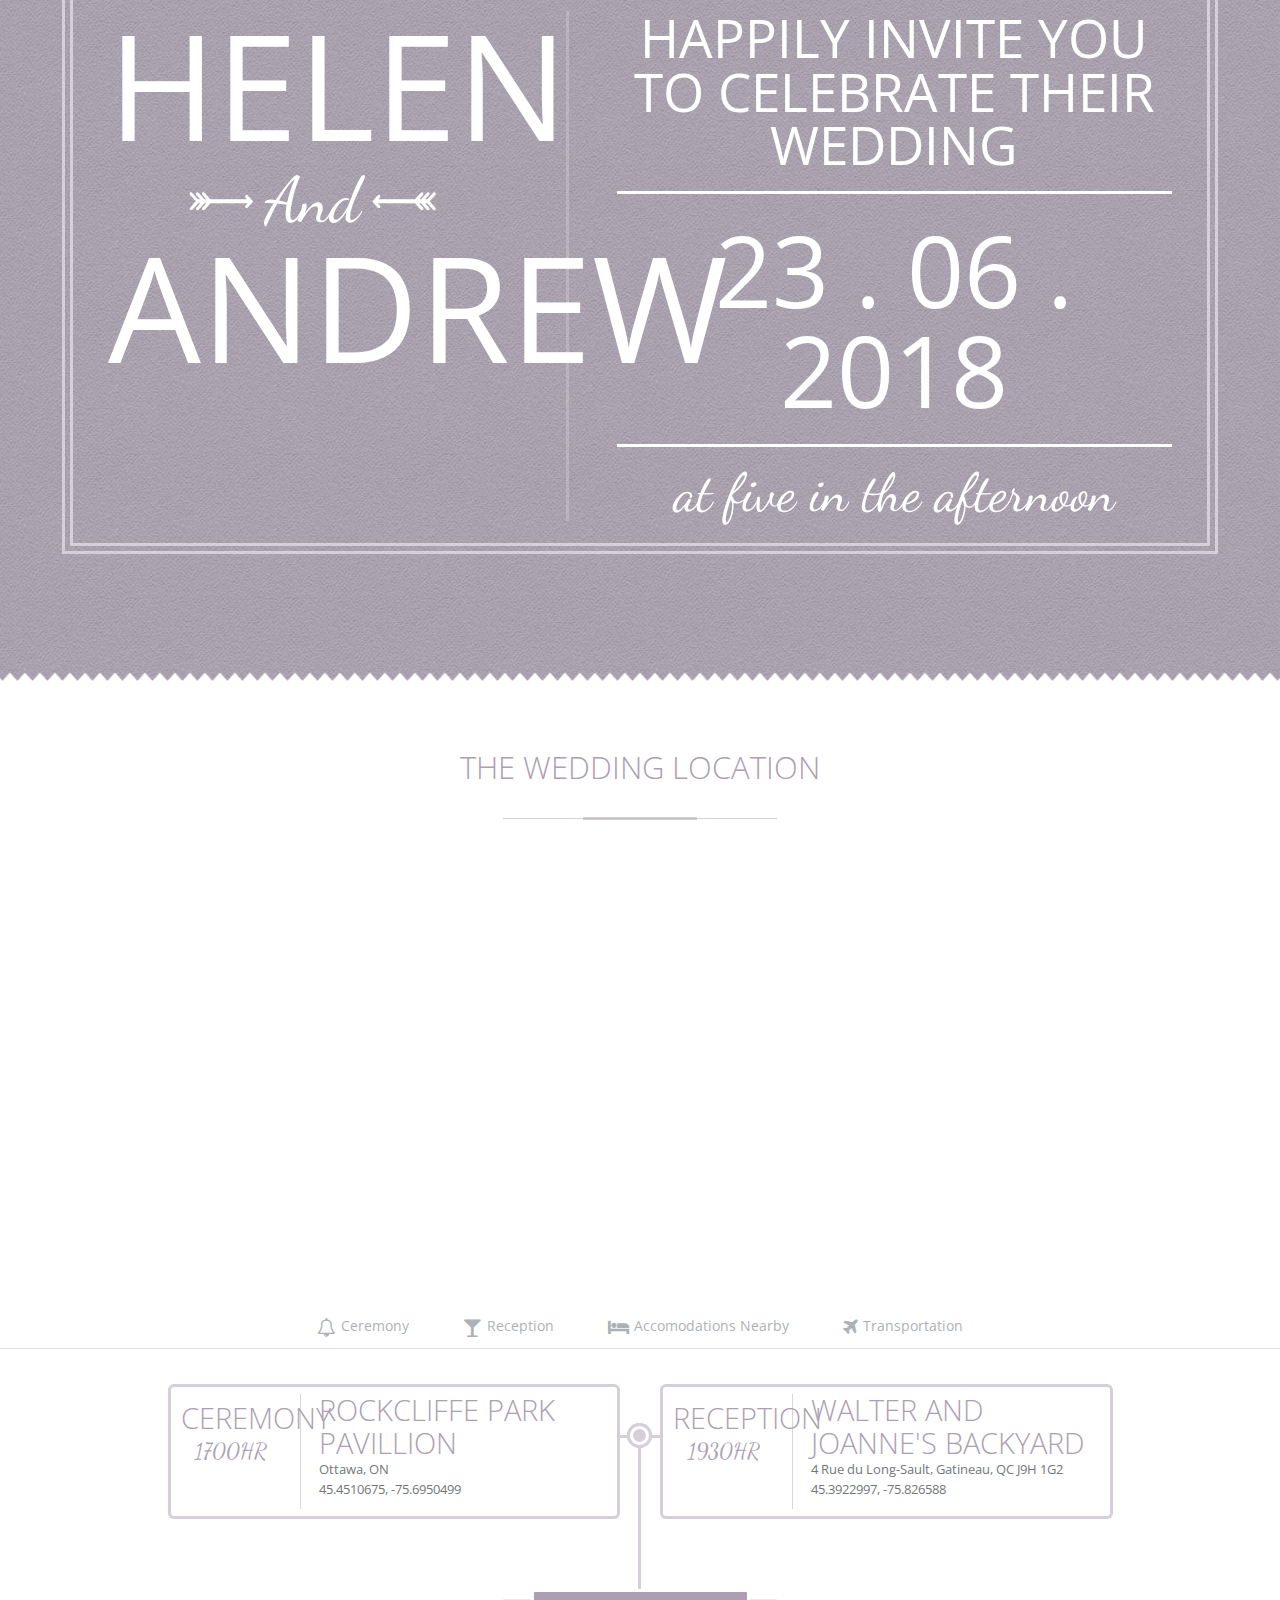
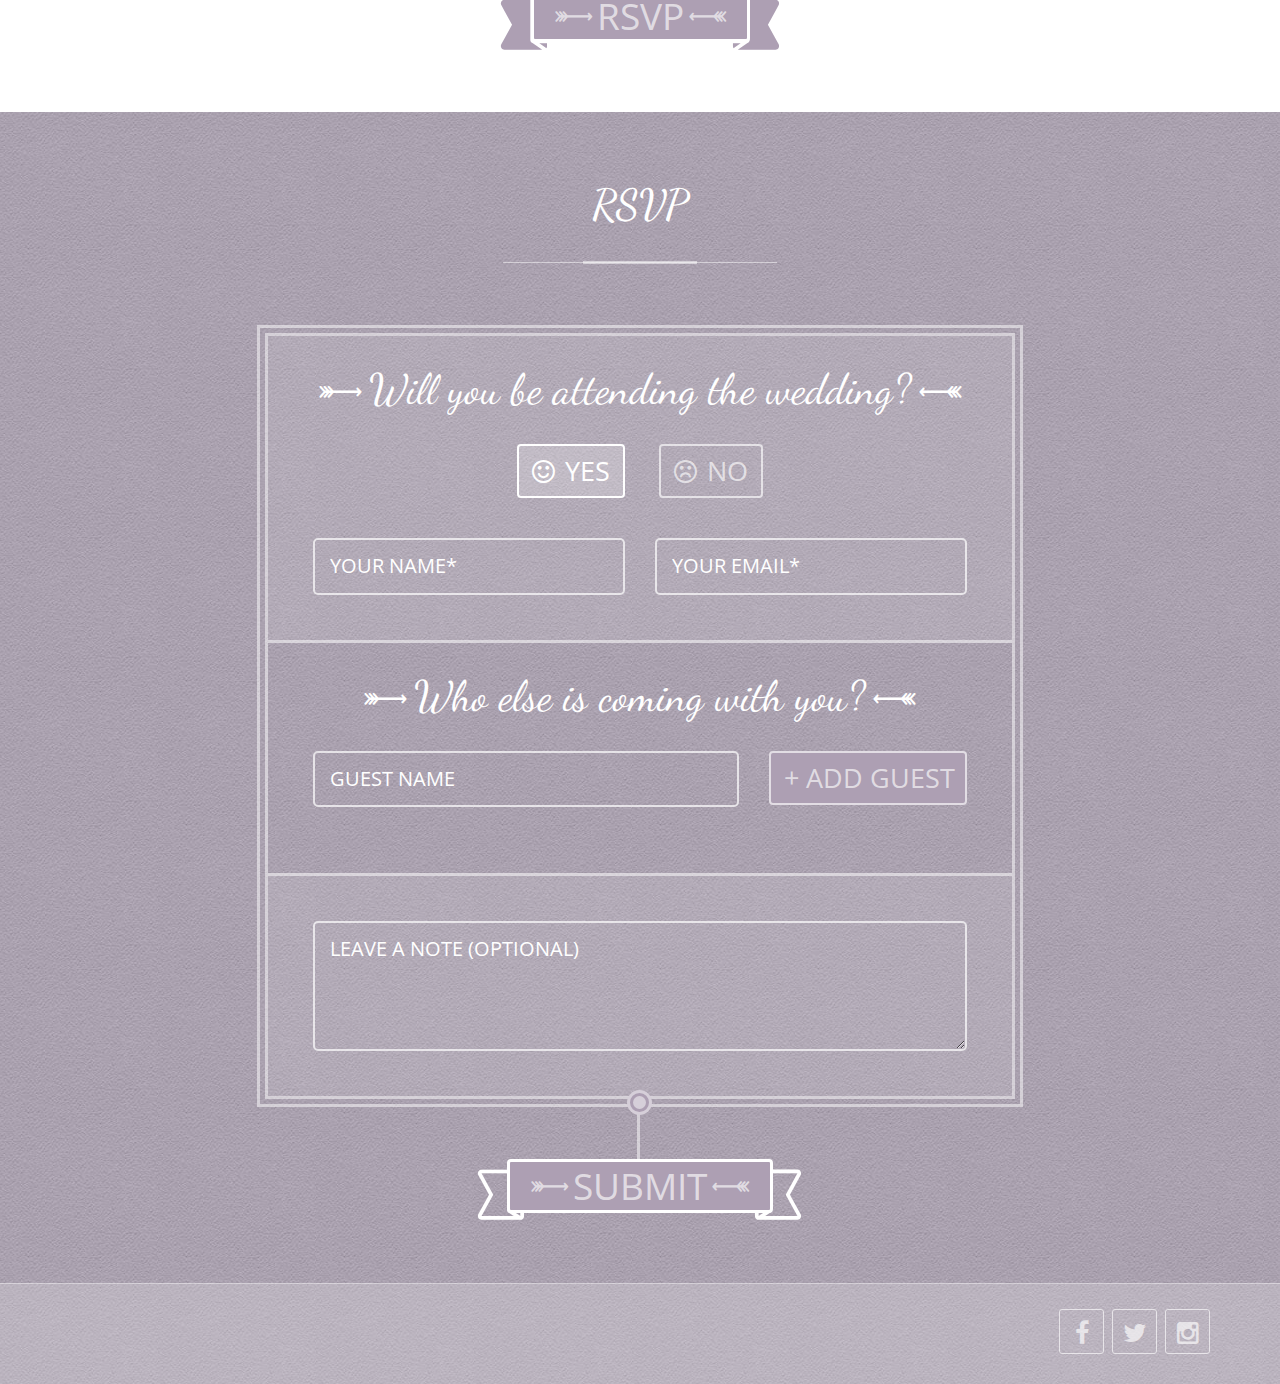
==== commit 4a5fc0fe: "changed colours" ====
--- a/index.html
+++ b/index.html
@@ -247,7 +247,7 @@
 						<div class="event_left" data-animation-direction="from-right" data-animation-delay="350">
 							<div class="event_panel videoEmbed">
 								<h3>08 October: "I Ruv you"</h3>
-								<p>During a casual conversation Andrew awkwarldy mumbled an "I ruv you" to Helen. That's right - "I ruv you". She then cleverly asked him what it meant so he would say the real thing. So he worked up the courage to say those incredible three words - "I love you".</p>
+								<p>During a casual conversation Andrew awkwardly mumbled an "I ruv you" to Helen. That's right - "I ruv you". She then cleverly asked him what it meant so he would say the real thing. So he worked up the courage to say those incredible three words - "I love you".</p>
 							</div>
 						</div>
 						
@@ -298,7 +298,7 @@
 							<div class="date">
 								23 . 06 . 2018
 							</div>
-							<div class="hour">at four in the afternoon</div>
+							<div class="hour">at five in the afternoon</div>
 						</div>
 					</div>
 				</div>
@@ -340,7 +340,7 @@
 							<div class="event_left" data-animation-direction="from-right" data-animation-delay="100">
 								<div class="event_panel">
 									<div class="info-left">
-										<h4>Ceremony <small>3:00 PM</small></h4>
+										<h4>Ceremony <small>1700HR</small></h4>
 									</div>
 									
 									<div class="info-right">
@@ -353,7 +353,7 @@
 							<div class="event_right" data-animation-direction="from-left" data-animation-delay="100">
 								<div class="event_panel">
 									<div class="info-left">
-										<h4>Reception <small>5:30 PM</small></h4>
+										<h4>Reception <small>1930HR</small></h4>
 									</div>
 									
 									<div class="info-right">
@@ -402,7 +402,7 @@
 								</section>
 								
 								<section>
-									<h3><i class="icon icon-arrow-right"></i>Who else is comming with you?<i class="icon icon-arrow-left"></i></h3>
+									<h3><i class="icon icon-arrow-right"></i>Who else is coming with you?<i class="icon icon-arrow-left"></i></h3>
 									<div class="col-md-8">
 										<input type="text" name="guest" id="guest" placeholder="GUEST NAME" class="form-control" />
 									</div>
@@ -478,7 +478,7 @@
 			 * Usage: Lilac.countdown("COUNTDOWN CONTAINER", "DATE");
 			 * You can change the countdowns labels in the file variables.js
 			 */
-			Lilac.countdown(".countdown", "2018/06/23 3:00 PM");
+			Lilac.countdown(".countdown", "2018/06/23 5:00 PM");
 		});
 	</script>
 
